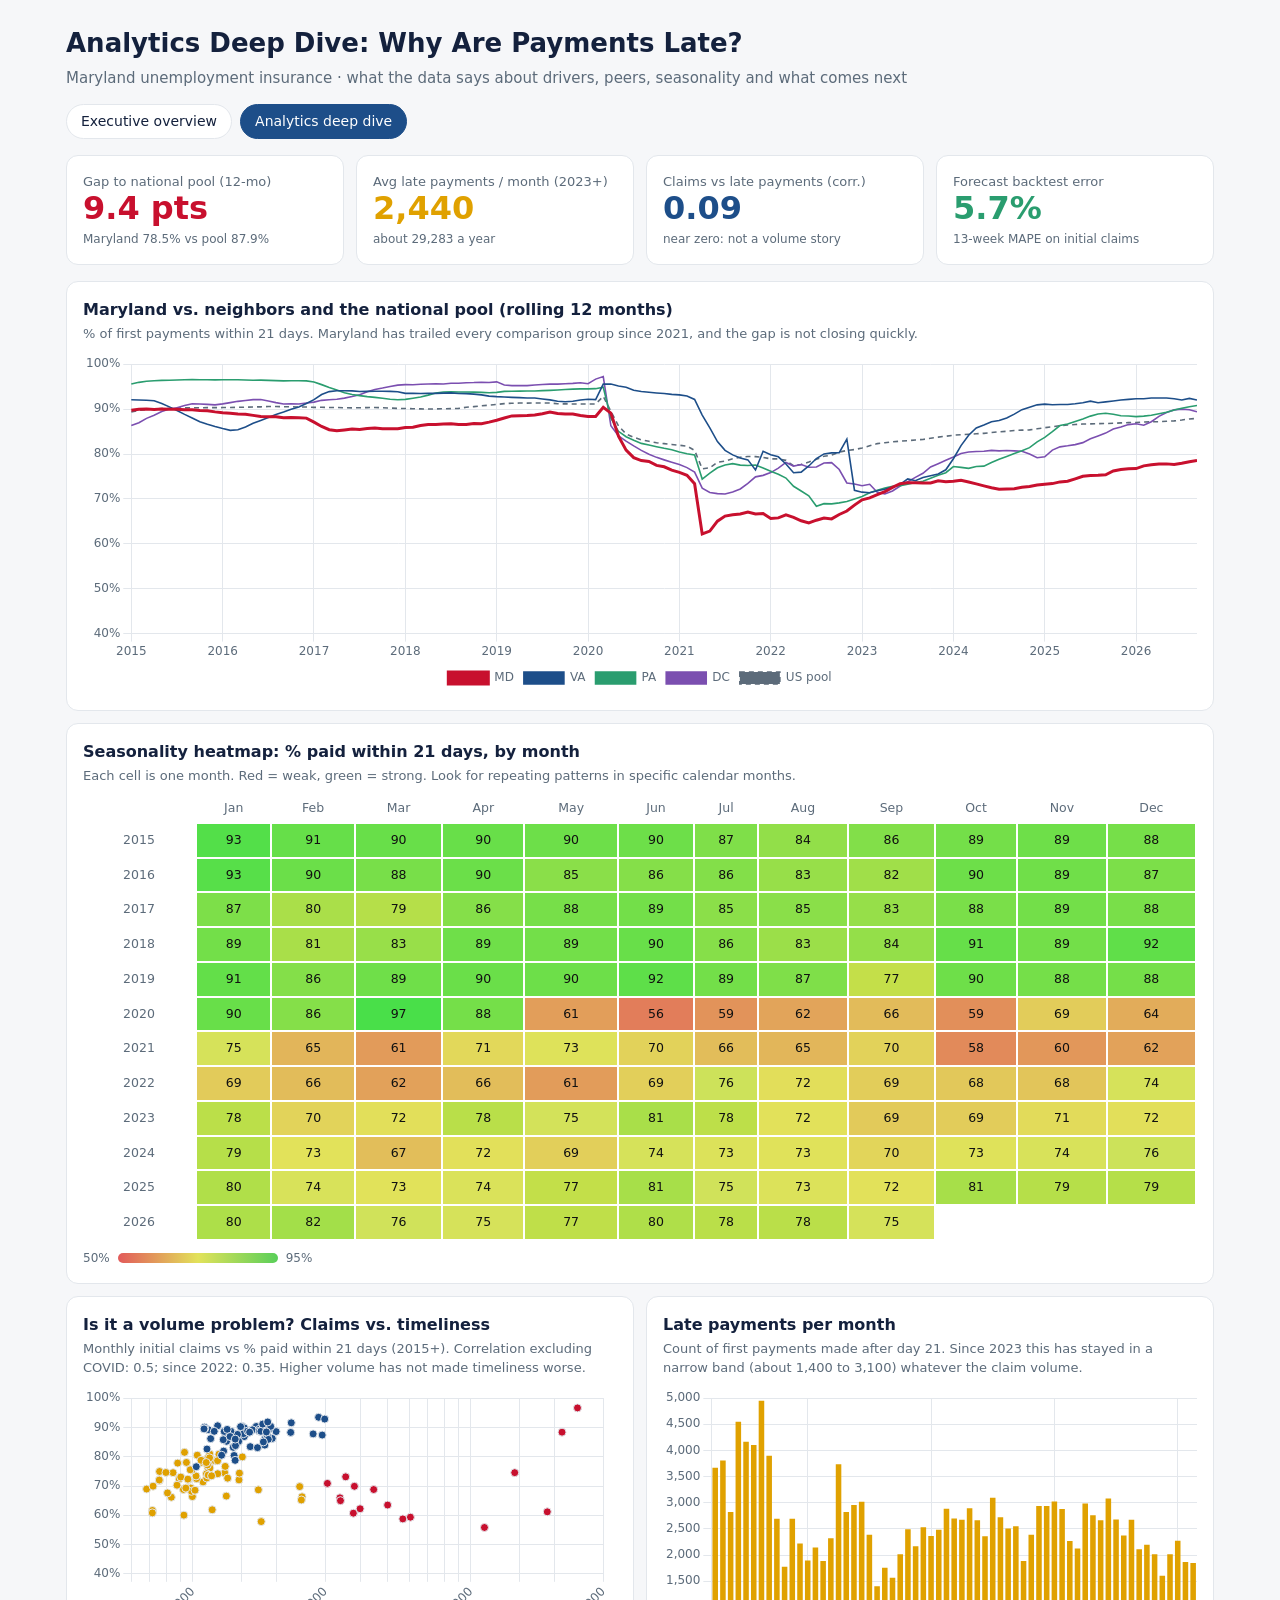
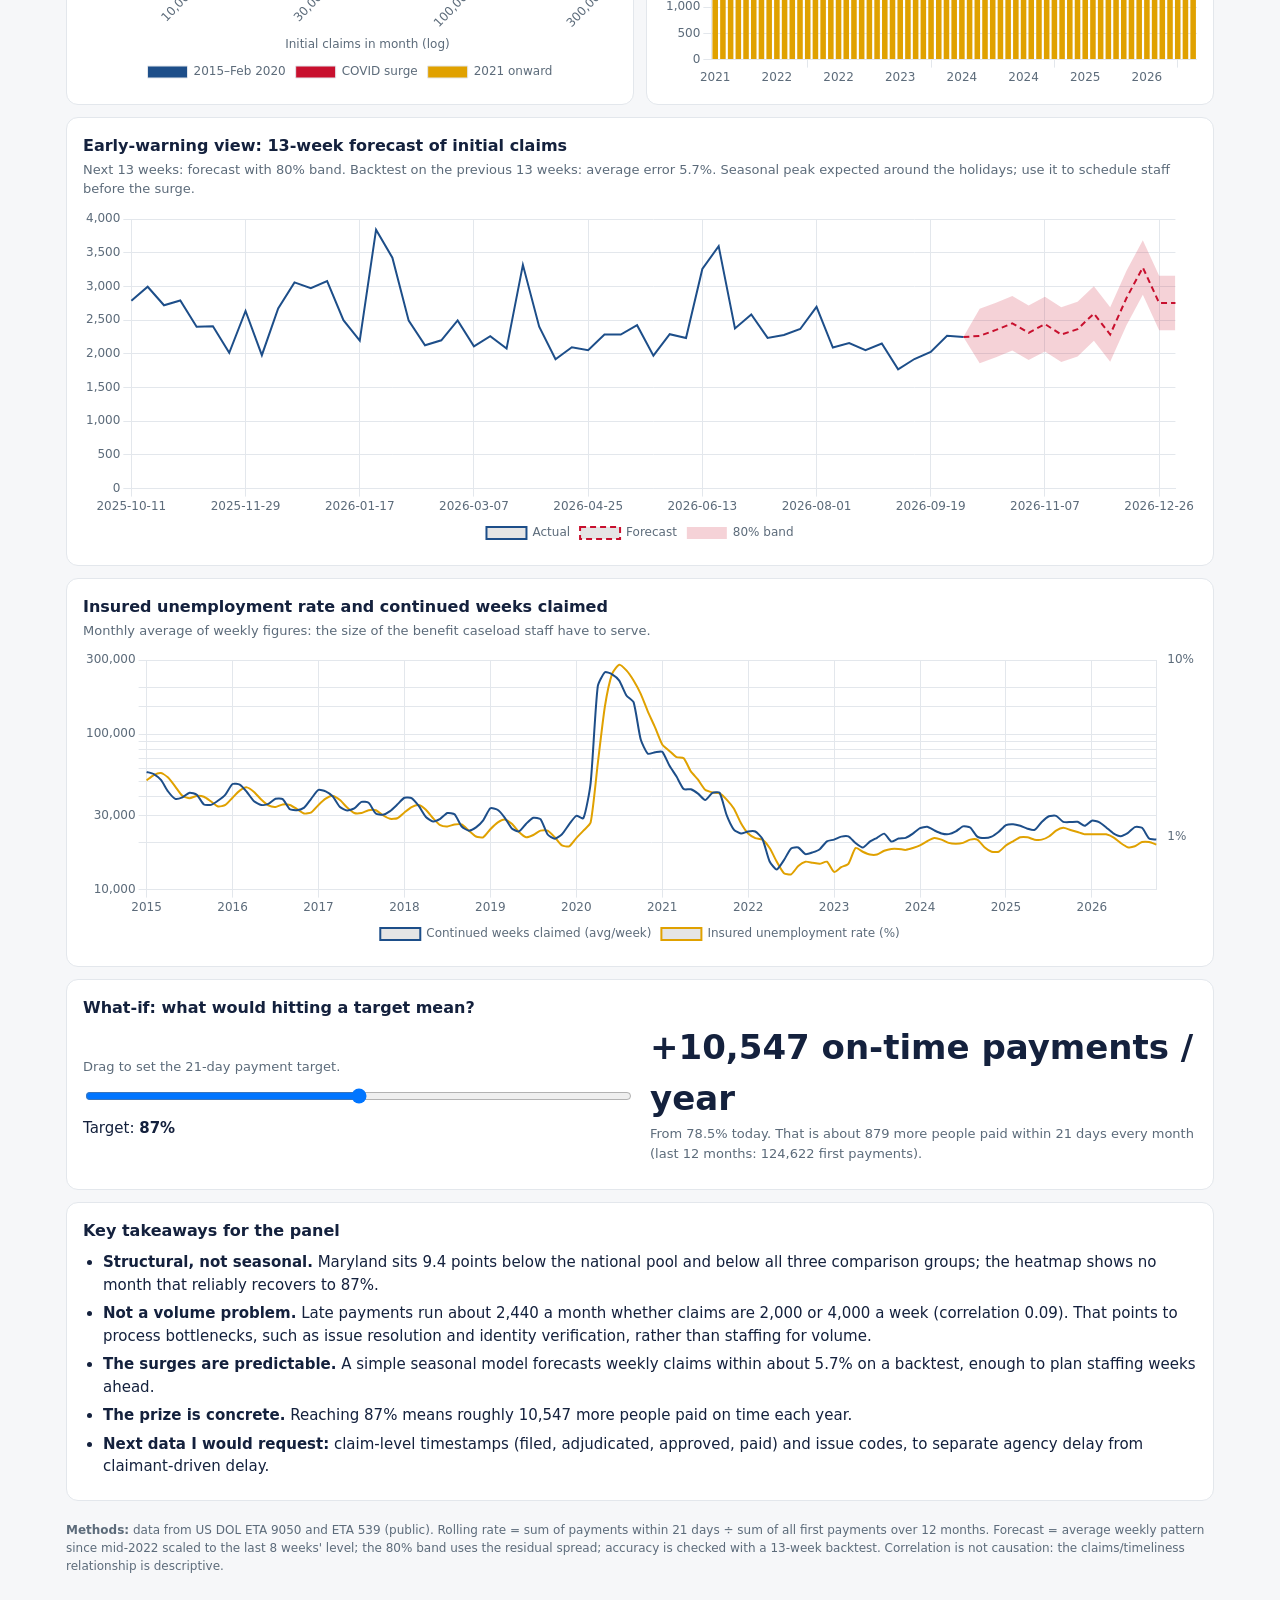
==== md-ui-project/analytics_dashboard.html @ 9c24c75e "Add Maryland UI timeliness analytics project Two interactive dashboards (executive overview, analyti" ====
<!doctype html>
<html lang="en"><head><meta charset="utf-8"><meta name="viewport" content="width=device-width,initial-scale=1">
<title>Maryland UI Analytics Deep Dive</title>
<style>
:root{--bg:#f6f7f9;--card:#fff;--ink:#14213d;--mute:#5c6b7a;--line:#e3e7ec;--red:#c8102e;--gold:#e0a100;--green:#2a9d6f;--blue:#1d4e89;--gray:#c4cbd3;--purple:#7b4fb0}
@media (prefers-color-scheme:dark){:root{--bg:#10151c;--card:#1a212b;--ink:#eef2f6;--mute:#9aa8b6;--line:#2b3542;--gray:#46515e;--blue:#6aa9ee;--purple:#b38be0}}
*{box-sizing:border-box}body{margin:0;background:var(--bg);color:var(--ink);font:15px/1.5 system-ui,Segoe UI,Roboto,sans-serif}
.wrap{max-width:1180px;margin:0 auto;padding:24px 16px 48px}
h1{font-size:26px;margin:0}h2{font-size:16px;margin:0 0 2px}.sub{color:var(--mute);margin:4px 0 14px}
nav{display:flex;gap:8px;margin-bottom:16px}nav a{padding:6px 14px;border-radius:999px;border:1px solid var(--line);color:var(--ink);text-decoration:none;font-size:14px;background:var(--card)}nav a.on{background:var(--blue);color:#fff;border-color:var(--blue)}
.kpis{display:grid;grid-template-columns:repeat(auto-fit,minmax(200px,1fr));gap:12px;margin-bottom:16px}
.card{background:var(--card);border:1px solid var(--line);border-radius:12px;padding:16px}
.kpi .v{font-size:32px;font-weight:700;line-height:1.1}.kpi .l{color:var(--mute);font-size:13px}.kpi .n{font-size:12px;color:var(--mute);margin-top:4px}
.grid{display:grid;grid-template-columns:1fr 1fr;gap:12px}@media(max-width:820px){.grid{grid-template-columns:1fr}}
.full{grid-column:1/-1}.note{color:var(--mute);font-size:13px;margin:0 0 10px}
.box{position:relative;height:300px}.tall{height:340px}
table.heat{border-collapse:collapse;width:100%;font-size:12.5px;text-align:center}
table.heat th{color:var(--mute);font-weight:500;padding:4px}table.heat td{padding:7px 2px;color:#111;border:2px solid var(--card);border-radius:4px}
.legend{display:flex;align-items:center;gap:8px;color:var(--mute);font-size:12px;margin-top:8px}.legend i{display:inline-block;width:160px;height:10px;border-radius:5px;background:linear-gradient(90deg,hsl(0 70% 62%),hsl(60 70% 62%),hsl(120 55% 58%))}
.what{display:grid;grid-template-columns:1fr 1fr;gap:20px;align-items:center}@media(max-width:820px){.what{grid-template-columns:1fr}}
input[type=range]{width:100%}
.big{font-size:34px;font-weight:700}.takeaways li{margin:6px 0}.takeaways ul{padding-left:20px;margin:8px 0 0}
.foot{color:var(--mute);font-size:12px;margin-top:20px}
</style></head><body><div class="wrap">
<h1>Analytics Deep Dive: Why Are Payments Late?</h1>
<p class="sub">Maryland unemployment insurance · what the data says about drivers, peers, seasonality and what comes next</p>
<nav><a href="dashboard.html">Executive overview</a><a class="on" href="analytics_dashboard.html">Analytics deep dive</a></nav>
<div class="kpis" id="kpis"></div>
<div class="grid">
 <div class="card full"><h2>Maryland vs. neighbors and the national pool (rolling 12 months)</h2><p class="note">% of first payments within 21 days. Maryland has trailed every comparison group since 2021, and the gap is not closing quickly.</p><div class="box tall"><canvas id="c1"></canvas></div></div>
 <div class="card full"><h2>Seasonality heatmap: % paid within 21 days, by month</h2><p class="note">Each cell is one month. Red = weak, green = strong. Look for repeating patterns in specific calendar months.</p><div id="heat"></div><div class="legend">50% <i></i> 95%</div></div>
 <div class="card"><h2>Is it a volume problem? Claims vs. timeliness</h2><p class="note" id="scNote"></p><div class="box"><canvas id="c2"></canvas></div></div>
 <div class="card"><h2>Late payments per month</h2><p class="note">Count of first payments made after day 21. Since 2023 this has stayed in a narrow band (about 1,400 to 3,100) whatever the claim volume.</p><div class="box"><canvas id="c3"></canvas></div></div>
 <div class="card full"><h2>Early-warning view: 13-week forecast of initial claims</h2><p class="note" id="fcNote"></p><div class="box tall"><canvas id="c4"></canvas></div></div>
 <div class="card full"><h2>Insured unemployment rate and continued weeks claimed</h2><p class="note">Monthly average of weekly figures: the size of the benefit caseload staff have to serve.</p><div class="box"><canvas id="c5"></canvas></div></div>
 <div class="card full"><h2>What-if: what would hitting a target mean?</h2>
  <div class="what"><div><p class="note">Drag to set the 21-day payment target.</p><input id="tgt" type="range" min="79" max="95" step="0.5" value="87"><div style="margin-top:6px">Target: <b id="tgtv">87%</b></div></div>
  <div><div class="big" id="gain"></div><div class="note" id="gainn"></div></div></div></div>
 <div class="card full takeaways"><h2>Key takeaways for the panel</h2><ul id="take"></ul></div>
</div>
<p class="foot"><b>Methods:</b> data from US DOL ETA 9050 and ETA 539 (public). Rolling rate = sum of payments within 21 days ÷ sum of all first payments over 12 months. Forecast = average weekly pattern since mid-2022 scaled to the last 8 weeks' level; the 80% band uses the residual spread; accuracy is checked with a 13-week backtest. Correlation is not causation: the claims/timeliness relationship is descriptive.</p>
</div>
<script>!function(t,e){"object"==typeof exports&&"undefined"!=typeof module?module.exports=e():"function"==typeof define&&define.amd?define(e):(t="undefined"!=typeof globalThis?globalThis:t||self).Chart=e()}(this,function(){"use strict";var s=Object.freeze({__proto__:null,get Colors(){return dn},get Decimation(){return fn},get Filler(){return Dn},get Legend(){return Tn},get SubTitle(){return In},get Title(){return En},get Tooltip(){return Un}});function t(){}const F=(()=>{let t=0;return()=>t++})();function P(t){return null==t}function O(t){if(Array.isArray&&Array.isArray(t))return!0;const e=Object.prototype.toString.call(t);return"[object"===e.slice(0,7)&&"Array]"===e.slice(-6)}function A(t){return null!==t&&"[object Object]"===Object.prototype.toString.call(t)}function p(t){return("number"==typeof t||t instanceof Number)&&isFinite(+t)}function g(t,e){return p(t)?t:e}function T(t,e){return void 0===t?e:t}const V=(t,e)=>"string"==typeof t&&t.endsWith("%")?parseFloat(t)/100:+t/e,B=(t,e)=>"string"==typeof t&&t.endsWith("%")?parseFloat(t)/100*e:+t;function d(t,e,i){if(t&&"function"==typeof t.call)return t.apply(i,e)}function k(t,e,i,s){let a,n,o;if(O(t))if(n=t.length,s)for(a=n-1;0<=a;a--)e.call(i,t[a],a);else for(a=0;a<n;a++)e.call(i,t[a],a);else if(A(t))for(o=Object.keys(t),n=o.length,a=0;a<n;a++)e.call(i,t[o[a]],o[a])}function W(t,e){let i,s,a,n;if(!t||!e||t.length!==e.length)return!1;for(i=0,s=t.length;i<s;++i)if(a=t[i],n=e[i],a.datasetIndex!==n.datasetIndex||a.index!==n.index)return!1;return!0}function N(e){if(O(e))return e.map(N);if(A(e)){const i=Object.create(null),s=Object.keys(e),a=s.length;let t=0;for(;t<a;++t)i[s[t]]=N(e[s[t]]);return i}return e}function H(t){return-1===["__proto__","prototype","constructor"].indexOf(t)}function j(t,e,i,s){var a;H(t)&&(a=e[t],i=i[t],A(a)&&A(i)?Y(a,i,s):e[t]=N(i))}function Y(i,t,s){var a,e=O(t)?t:[t],n=e.length;if(!A(i))return i;const o=(s=s||{}).merger||j;for(let t=0;t<n;++t)if(A(a=e[t])){const O=Object.keys(a);for(let t=0,e=O.length;t<e;++t)o(O[t],i,a,s)}return i}function $(t,e){return Y(t,e,{merger:U})}function U(t,e,i){var s;H(t)&&(s=e[t],i=i[t],A(s)&&A(i)?$(s,i):Object.prototype.hasOwnProperty.call(e,t)||(e[t]=N(i)))}const X={"":t=>t,x:t=>t.x,y:t=>t.y};function q(t){const e=t.split("."),i=[];let s="";for(const t of e)s+=t,s=s.endsWith("\\")?s.slice(0,-1)+".":(i.push(s),"");return i}function m(t,e){const i=X[e]||(X[e]=function(){const i=q(e);return t=>{for(const e of i){if(""===e)break;t=t&&t[e]}return t}}());return i(t)}function K(t){return t.charAt(0).toUpperCase()+t.slice(1)}const G=t=>void 0!==t,u=t=>"function"==typeof t,Z=(t,e)=>{if(t.size!==e.size)return!1;for(const i of t)if(!e.has(i))return!1;return!0};function J(t){return"mouseup"===t.type||"click"===t.type||"contextmenu"===t.type}const S=Math.PI,_=2*S,Q=_+S,tt=Number.POSITIVE_INFINITY,et=S/180,D=S/2,it=S/4,st=2*S/3,r=Math.log10,y=Math.sign;function at(t,e,i){return Math.abs(t-e)<i}function nt(t){var e=Math.round(t),e=(t=at(t,e,t/1e3)?e:t,Math.pow(10,Math.floor(r(t)))),t=t/e;return(t<=1?1:t<=2?2:t<=5?5:10)*e}function ot(t){const e=[],i=Math.sqrt(t);let s;for(s=1;s<i;s++)t%s==0&&(e.push(s),e.push(t/s));return i===(0|i)&&e.push(i),e.sort((t,e)=>t-e).pop(),e}function rt(t){return!isNaN(parseFloat(t))&&isFinite(t)}function lt(t,e){var i=Math.round(t);return i-e<=t&&t<=i+e}function ht(t,e,i){let s,a,n;for(s=0,a=t.length;s<a;s++)n=t[s][i],isNaN(n)||(e.min=Math.min(e.min,n),e.max=Math.max(e.max,n))}function L(t){return t*(S/180)}function ct(t){return t*(180/S)}function dt(i){if(p(i)){let t=1,e=0;for(;Math.round(i*t)/t!==i;)t*=10,e++;return e}}function ut(t,e){var i=e.x-t.x,e=e.y-t.y,t=Math.sqrt(i*i+e*e);let s=Math.atan2(e,i);return s<-.5*S&&(s+=_),{angle:s,distance:t}}function gt(t,e){return Math.sqrt(Math.pow(e.x-t.x,2)+Math.pow(e.y-t.y,2))}function ft(t,e){return(t-e+Q)%_-S}function v(t){return(t%_+_)%_}function pt(t,e,i,s){var t=v(t),e=v(e),i=v(i),a=v(e-t),n=v(i-t),o=v(t-e),r=v(t-i);return t===e||t===i||s&&e===i||n<a&&o<r}function C(t,e,i){return Math.max(e,Math.min(i,t))}function mt(t){return C(t,-32768,32767)}function c(t,e,i,s=1e-6){return t>=Math.min(e,i)-s&&t<=Math.max(e,i)+s}function bt(e,i,t){t=t||(t=>e[t]<i);let s,a=e.length-1,n=0;for(;1<a-n;)t(s=n+a>>1)?n=s:a=s;return{lo:n,hi:a}}const f=(i,s,a,t)=>bt(i,a,t?t=>{var e=i[t][s];return e<a||e===a&&i[t+1][s]===a}:t=>i[t][s]<a),xt=(e,i,s)=>bt(e,s,t=>e[t][i]>=s);function vt(t,e,i){let s=0,a=t.length;for(;s<a&&t[s]<e;)s++;for(;a>s&&t[a-1]>i;)a--;return 0<s||a<t.length?t.slice(s,a):t}const _t=["push","pop","shift","splice","unshift"];function yt(a,t){a._chartjs?a._chartjs.listeners.push(t):(Object.defineProperty(a,"_chartjs",{configurable:!0,enumerable:!1,value:{listeners:[t]}}),_t.forEach(t=>{const i="_onData"+K(t),s=a[t];Object.defineProperty(a,t,{configurable:!0,enumerable:!1,value(...e){var t=s.apply(this,e);return a._chartjs.listeners.forEach(t=>{"function"==typeof t[i]&&t[i](...e)}),t}})}))}function Mt(e,t){var i=e._chartjs;if(i){const s=i.listeners,a=s.indexOf(t);-1!==a&&s.splice(a,1),0<s.length||(_t.forEach(t=>{delete e[t]}),delete e._chartjs)}}function wt(t){var e=new Set(t);return e.size===t.length?t:Array.from(e)}const kt="undefined"==typeof window?function(t){return t()}:window.requestAnimationFrame;function St(e,i){let s,a=!1;return function(...t){s=t,a||(a=!0,kt.call(window,()=>{a=!1,e.apply(i,s)}))}}function Pt(e,i){let s;return function(...t){return i?(clearTimeout(s),s=setTimeout(e,i,t)):e.apply(this,t),i}}const Dt=t=>"start"===t?"left":"end"===t?"right":"center",E=(t,e,i)=>"start"===t?e:"end"===t?i:(e+i)/2,Ct=(t,e,i,s)=>t===(s?"left":"right")?i:"center"===t?(e+i)/2:e;function Ot(t,e,i){var s=e.length;let a=0,n=s;if(t._sorted){const{iScale:o,_parsed:r}=t,l=o.axis,{min:h,max:c,minDefined:d,maxDefined:u}=o.getUserBounds();d&&(a=C(Math.min(f(r,l,h).lo,i?s:f(e,l,o.getPixelForValue(h)).lo),0,s-1)),n=u?C(Math.max(f(r,o.axis,c,!0).hi+1,i?0:f(e,l,o.getPixelForValue(c),!0).hi+1),a,s)-a:s-a}return{start:a,count:n}}function At(t){var{xScale:e,yScale:i,_scaleRanges:s}=t,a={xmin:e.min,xmax:e.max,ymin:i.min,ymax:i.max};if(!s)return t._scaleRanges=a,!0;t=s.xmin!==e.min||s.xmax!==e.max||s.ymin!==i.min||s.ymax!==i.max;return Object.assign(s,a),t}var l=new class{constructor(){this._request=null,this._charts=new Map,this._running=!1,this._lastDate=void 0}_notify(e,i,s,t){const a=i.listeners[t],n=i.duration;a.forEach(t=>t({chart:e,initial:i.initial,numSteps:n,currentStep:Math.min(s-i.start,n)}))}_refresh(){this._request||(this._running=!0,this._request=kt.call(window,()=>{this._update(),this._request=null,this._running&&this._refresh()}))}_update(o=Date.now()){let r=0;this._charts.forEach((s,a)=>{if(s.running&&s.items.length){const n=s.items;let t,e=n.length-1,i=!1;for(;0<=e;--e)(t=n[e])._active?(t._total>s.duration&&(s.duration=t._total),t.tick(o),i=!0):(n[e]=n[n.length-1],n.pop());i&&(a.draw(),this._notify(a,s,o,"progress")),n.length||(s.running=!1,this._notify(a,s,o,"complete"),s.initial=!1),r+=n.length}}),this._lastDate=o,0===r&&(this._running=!1)}_getAnims(t){const e=this._charts;let i=e.get(t);return i||(i={running:!1,initial:!0,items:[],listeners:{complete:[],progress:[]}},e.set(t,i)),i}listen(t,e,i){this._getAnims(t).listeners[e].push(i)}add(t,e){e&&e.length&&this._getAnims(t).items.push(...e)}has(t){return 0<this._getAnims(t).items.length}start(t){const e=this._charts.get(t);e&&(e.running=!0,e.start=Date.now(),e.duration=e.items.reduce((t,e)=>Math.max(t,e._duration),0),this._refresh())}running(t){if(!this._running)return!1;t=this._charts.get(t);return!!(t&&t.running&&t.items.length)}stop(e){const i=this._charts.get(e);if(i&&i.items.length){const s=i.items;let t=s.length-1;for(;0<=t;--t)s[t].cancel();i.items=[],this._notify(e,i,Date.now(),"complete")}}remove(t){return this._charts.delete(t)}};function Tt(t){return t+.5|0}const Lt=(t,e,i)=>Math.max(Math.min(t,i),e);function Et(t){return Lt(Tt(2.55*t),0,255)}function Rt(t){return Lt(Tt(255*t),0,255)}function o(t){return Lt(Tt(t/2.55)/100,0,1)}function It(t){return Lt(Tt(100*t),0,100)}const n={0:0,1:1,2:2,3:3,4:4,5:5,6:6,7:7,8:8,9:9,A:10,B:11,C:12,D:13,E:14,F:15,a:10,b:11,c:12,d:13,e:14,f:15},zt=[..."0123456789ABCDEF"],Ft=t=>zt[15&t],Vt=t=>zt[(240&t)>>4]+zt[15&t],Bt=t=>(240&t)>>4==(15&t);const Wt=/^(hsla?|hwb|hsv)\(\s*([-+.e\d]+)(?:deg)?[\s,]+([-+.e\d]+)%[\s,]+([-+.e\d]+)%(?:[\s,]+([-+.e\d]+)(%)?)?\s*\)$/;function Nt(i,t,s){const a=t*Math.min(s,1-s),e=(t,e=(t+i/30)%12)=>s-a*Math.max(Math.min(e-3,9-e,1),-1);return[e(0),e(8),e(4)]}function Ht(i,s,a){i=(t,e=(t+i/60)%6)=>a-a*s*Math.max(Math.min(e,4-e,1),0);return[i(5),i(3),i(1)]}function jt(t,e,i){const s=Nt(t,1,.5);let a;for(1<e+i&&(e*=a=1/(e+i),i*=a),a=0;a<3;a++)s[a]*=1-e-i,s[a]+=e;return s}function Yt(t){var e=t.r/255,i=t.g/255,t=t.b/255,s=Math.max(e,i,t),a=Math.min(e,i,t),n=(s+a)/2;let o,r,l;return s!==a&&(l=s-a,r=.5<n?l/(2-s-a):l/(s+a),o=60*(o=(a=i,i=t,(t=e)===s?(a-i)/l+(a<i?6:0):a===s?(i-t)/l+2:(t-a)/l+4))+.5),[0|o,r||0,n]}function $t(t,e,i,s){return(Array.isArray(e)?t(e[0],e[1],e[2]):t(e,i,s)).map(Rt)}function Ut(t,e,i){return $t(Nt,t,e,i)}function Xt(t){return(t%360+360)%360}const qt={x:"dark",Z:"light",Y:"re",X:"blu",W:"gr",V:"medium",U:"slate",A:"ee",T:"ol",S:"or",B:"ra",C:"lateg",D:"ights",R:"in",Q:"turquois",E:"hi",P:"ro",O:"al",N:"le",M:"de",L:"yello",F:"en",K:"ch",G:"arks",H:"ea",I:"ightg",J:"wh"},Kt={OiceXe:"f0f8ff",antiquewEte:"faebd7",aqua:"ffff",aquamarRe:"7fffd4",azuY:"f0ffff",beige:"f5f5dc",bisque:"ffe4c4",black:"0",blanKedOmond:"ffebcd",Xe:"ff",XeviTet:"8a2be2",bPwn:"a52a2a",burlywood:"deb887",caMtXe:"5f9ea0",KartYuse:"7fff00",KocTate:"d2691e",cSO:"ff7f50",cSnflowerXe:"6495ed",cSnsilk:"fff8dc",crimson:"dc143c",cyan:"ffff",xXe:"8b",xcyan:"8b8b",xgTMnPd:"b8860b",xWay:"a9a9a9",xgYF:"6400",xgYy:"a9a9a9",xkhaki:"bdb76b",xmagFta:"8b008b",xTivegYF:"556b2f",xSange:"ff8c00",xScEd:"9932cc",xYd:"8b0000",xsOmon:"e9967a",xsHgYF:"8fbc8f",xUXe:"483d8b",xUWay:"2f4f4f",xUgYy:"2f4f4f",xQe:"ced1",xviTet:"9400d3",dAppRk:"ff1493",dApskyXe:"bfff",dimWay:"696969",dimgYy:"696969",dodgerXe:"1e90ff",fiYbrick:"b22222",flSOwEte:"fffaf0",foYstWAn:"228b22",fuKsia:"ff00ff",gaRsbSo:"dcdcdc",ghostwEte:"f8f8ff",gTd:"ffd700",gTMnPd:"daa520",Way:"808080",gYF:"8000",gYFLw:"adff2f",gYy:"808080",honeyMw:"f0fff0",hotpRk:"ff69b4",RdianYd:"cd5c5c",Rdigo:"4b0082",ivSy:"fffff0",khaki:"f0e68c",lavFMr:"e6e6fa",lavFMrXsh:"fff0f5",lawngYF:"7cfc00",NmoncEffon:"fffacd",ZXe:"add8e6",ZcSO:"f08080",Zcyan:"e0ffff",ZgTMnPdLw:"fafad2",ZWay:"d3d3d3",ZgYF:"90ee90",ZgYy:"d3d3d3",ZpRk:"ffb6c1",ZsOmon:"ffa07a",ZsHgYF:"20b2aa",ZskyXe:"87cefa",ZUWay:"778899",ZUgYy:"778899",ZstAlXe:"b0c4de",ZLw:"ffffe0",lime:"ff00",limegYF:"32cd32",lRF:"faf0e6",magFta:"ff00ff",maPon:"800000",VaquamarRe:"66cdaa",VXe:"cd",VScEd:"ba55d3",VpurpN:"9370db",VsHgYF:"3cb371",VUXe:"7b68ee",VsprRggYF:"fa9a",VQe:"48d1cc",VviTetYd:"c71585",midnightXe:"191970",mRtcYam:"f5fffa",mistyPse:"ffe4e1",moccasR:"ffe4b5",navajowEte:"ffdead",navy:"80",Tdlace:"fdf5e6",Tive:"808000",TivedBb:"6b8e23",Sange:"ffa500",SangeYd:"ff4500",ScEd:"da70d6",pOegTMnPd:"eee8aa",pOegYF:"98fb98",pOeQe:"afeeee",pOeviTetYd:"db7093",papayawEp:"ffefd5",pHKpuff:"ffdab9",peru:"cd853f",pRk:"ffc0cb",plum:"dda0dd",powMrXe:"b0e0e6",purpN:"800080",YbeccapurpN:"663399",Yd:"ff0000",Psybrown:"bc8f8f",PyOXe:"4169e1",saddNbPwn:"8b4513",sOmon:"fa8072",sandybPwn:"f4a460",sHgYF:"2e8b57",sHshell:"fff5ee",siFna:"a0522d",silver:"c0c0c0",skyXe:"87ceeb",UXe:"6a5acd",UWay:"708090",UgYy:"708090",snow:"fffafa",sprRggYF:"ff7f",stAlXe:"4682b4",tan:"d2b48c",teO:"8080",tEstN:"d8bfd8",tomato:"ff6347",Qe:"40e0d0",viTet:"ee82ee",JHt:"f5deb3",wEte:"ffffff",wEtesmoke:"f5f5f5",Lw:"ffff00",LwgYF:"9acd32"};let Gt;const Zt=/^rgba?\(\s*([-+.\d]+)(%)?[\s,]+([-+.e\d]+)(%)?[\s,]+([-+.e\d]+)(%)?(?:[\s,/]+([-+.e\d]+)(%)?)?\s*\)$/,Jt=t=>t<=.0031308?12.92*t:1.055*Math.pow(t,1/2.4)-.055,Qt=t=>t<=.04045?t/12.92:Math.pow((t+.055)/1.055,2.4);function te(e,i,s){if(e){let t=Yt(e);t[i]=Math.max(0,Math.min(t[i]+t[i]*s,0===i?360:1)),t=Ut(t),e.r=t[0],e.g=t[1],e.b=t[2]}}function ee(t,e){return t&&Object.assign(e||{},t)}function ie(t){var e={r:0,g:0,b:0,a:255};return Array.isArray(t)?3<=t.length&&(e={r:t[0],g:t[1],b:t[2],a:255},3<t.length&&(e.a=Rt(t[3]))):(e=ee(t,{r:0,g:0,b:0,a:1})).a=Rt(e.a),e}function se(t){return("r"===t.charAt(0)?function(t){var e=Zt.exec(t);let i,s,a,n=255;if(e){if(e[7]!==i){const t=+e[7];n=e[8]?Et(t):Lt(255*t,0,255)}return i=+e[1],s=+e[3],a=+e[5],i=255&(e[2]?Et(i):Lt(i,0,255)),s=255&(e[4]?Et(s):Lt(s,0,255)),a=255&(e[6]?Et(a):Lt(a,0,255)),{r:i,g:s,b:a,a:n}}}:function(t){var e,i,s,t=Wt.exec(t);let a,n=255;if(t)return void 0!==t[5]&&(n=(t[6]?Et:Rt)(+t[5])),e=Xt(+t[2]),i=+t[3]/100,s=+t[4]/100,{r:(a="hwb"===t[1]?$t(jt,e,i,s):"hsv"===t[1]?$t(Ht,e,i,s):Ut(e,i,s))[0],g:a[1],b:a[2],a:n}})(t)}class ae{constructor(t){if(t instanceof ae)return t;var e,i,s=typeof t;let a;"object"==s?a=ie(t):"string"==s&&(i=(s=t).length,"#"===s[0]&&(4===i||5===i?e={r:255&17*n[s[1]],g:255&17*n[s[2]],b:255&17*n[s[3]],a:5===i?17*n[s[4]]:255}:7!==i&&9!==i||(e={r:n[s[1]]<<4|n[s[2]],g:n[s[3]]<<4|n[s[4]],b:n[s[5]]<<4|n[s[6]],a:9===i?n[s[7]]<<4|n[s[8]]:255})),a=e||(i=t,Gt||((Gt=function(){const t={},e=Object.keys(Kt),i=Object.keys(qt);let s,a,n,o,r;for(s=0;s<e.length;s++){for(o=r=e[s],a=0;a<i.length;a++)n=i[a],r=r.replace(n,qt[n]);n=parseInt(Kt[o],16),t[r]=[n>>16&255,n>>8&255,255&n]}return t}()).transparent=[0,0,0,0]),(i=Gt[i.toLowerCase()])&&{r:i[0],g:i[1],b:i[2],a:4===i.length?i[3]:255})||se(t)),this._rgb=a,this._valid=!!a}get valid(){return this._valid}get rgb(){var t=ee(this._rgb);return t&&(t.a=o(t.a)),t}set rgb(t){this._rgb=ie(t)}rgbString(){return this._valid?(t=this._rgb)&&(t.a<255?`rgba(${t.r}, ${t.g}, ${t.b}, ${o(t.a)})`:`rgb(${t.r}, ${t.g}, ${t.b})`):void 0;var t}hexString(){return this._valid?(t=this._rgb,e=t,e=Bt(e.r)&&Bt(e.g)&&Bt(e.b)&&Bt(e.a)?Ft:Vt,t?"#"+e(t.r)+e(t.g)+e(t.b)+((t=t.a)<255?e(t):""):void 0):void 0;var t,e}hslString(){if(this._valid){var t,e,i,s=this._rgb;if(s)return i=Yt(s),t=i[0],e=It(i[1]),i=It(i[2]),s.a<255?`hsla(${t}, ${e}%, ${i}%, ${o(s.a)})`:`hsl(${t}, ${e}%, ${i}%)`}}mix(t,e){if(t){const s=this.rgb,a=t.rgb;var t=void 0===e?.5:e,e=2*t-1,i=s.a-a.a,e=(1+(e*i==-1?e:(e+i)/(1+e*i)))/2,i=1-e;s.r=255&e*s.r+i*a.r+.5,s.g=255&e*s.g+i*a.g+.5,s.b=255&e*s.b+i*a.b+.5,s.a=t*s.a+(1-t)*a.a,this.rgb=s}return this}interpolate(t,e){return t&&(this._rgb=(i=this._rgb,t=t._rgb,e=e,s=Qt(o(i.r)),a=Qt(o(i.g)),n=Qt(o(i.b)),{r:Rt(Jt(s+e*(Qt(o(t.r))-s))),g:Rt(Jt(a+e*(Qt(o(t.g))-a))),b:Rt(Jt(n+e*(Qt(o(t.b))-n))),a:i.a+e*(t.a-i.a)})),this;var i,s,a,n}clone(){return new ae(this.rgb)}alpha(t){return this._rgb.a=Rt(t),this}clearer(t){return this._rgb.a*=1-t,this}greyscale(){const t=this._rgb,e=Tt(.3*t.r+.59*t.g+.11*t.b);return t.r=t.g=t.b=e,this}opaquer(t){return this._rgb.a*=1+t,this}negate(){const t=this._rgb;return t.r=255-t.r,t.g=255-t.g,t.b=255-t.b,this}lighten(t){return te(this._rgb,2,t),this}darken(t){return te(this._rgb,2,-t),this}saturate(t){return te(this._rgb,1,t),this}desaturate(t){return te(this._rgb,1,-t),this}rotate(t){return e=this._rgb,t=t,(i=Yt(e))[0]=Xt(i[0]+t),i=Ut(i),e.r=i[0],e.g=i[1],e.b=i[2],this;var e,i}}function ne(t){return!(!t||"object"!=typeof t)&&("[object CanvasPattern]"===(t=t.toString())||"[object CanvasGradient]"===t)}function oe(t){return ne(t)?t:new ae(t)}function re(t){return ne(t)?t:new ae(t).saturate(.5).darken(.1).hexString()}const le=["x","y","borderWidth","radius","tension"],he=["color","borderColor","backgroundColor"],ce=new Map;function de(t,e,a){return function(t,e){e=a||{};var i=t+JSON.stringify(e);let s=ce.get(i);return s||(s=new Intl.NumberFormat(t,e),ce.set(i,s)),s}(e).format(t)}const ue={values:t=>O(t)?t:""+t,numeric(t,e,i){if(0===t)return"0";var s=this.chart.options.locale;let a,n=t;if(1<i.length){const e=Math.max(Math.abs(i[0].value),Math.abs(i[i.length-1].value));(e<1e-4||1e15<e)&&(a="scientific"),n=function(t){let e=3<i.length?i[2].value-i[1].value:i[1].value-i[0].value;return e=1<=Math.abs(e)&&t!==Math.floor(t)?t-Math.floor(t):e}(t)}var o=r(Math.abs(n)),o=isNaN(o)?1:Math.max(Math.min(-1*Math.floor(o),20),0),o={notation:a,minimumFractionDigits:o,maximumFractionDigits:o};return Object.assign(o,this.options.ticks.format),de(t,s,o)},logarithmic(t,e,i){if(0===t)return"0";var s=i[e].significand||t/Math.pow(10,Math.floor(r(t)));return[1,2,3,5,10,15].includes(s)||e>.8*i.length?ue.numeric.call(this,t,e,i):""}};var ge={formatters:ue};const fe=Object.create(null),pe=Object.create(null);function me(i,t){if(!t)return i;var s=t.split(".");for(let t=0,e=s.length;t<e;++t){var a=s[t];i=i[a]||(i[a]=Object.create(null))}return i}function be(t,e,i){return"string"==typeof e?Y(me(t,e),i):Y(me(t,""),e)}var R=new class{constructor(t,e){this.animation=void 0,this.backgroundColor="rgba(0,0,0,0.1)",this.borderColor="rgba(0,0,0,0.1)",this.color="#666",this.datasets={},this.devicePixelRatio=t=>t.chart.platform.getDevicePixelRatio(),this.elements={},this.events=["mousemove","mouseout","click","touchstart","touchmove"],this.font={family:"'Helvetica Neue', 'Helvetica', 'Arial', sans-serif",size:12,style:"normal",lineHeight:1.2,weight:null},this.hover={},this.hoverBackgroundColor=(t,e)=>re(e.backgroundColor),this.hoverBorderColor=(t,e)=>re(e.borderColor),this.hoverColor=(t,e)=>re(e.color),this.indexAxis="x",this.interaction={mode:"nearest",intersect:!0,includeInvisible:!1},this.maintainAspectRatio=!0,this.onHover=null,this.onClick=null,this.parsing=!0,this.plugins={},this.responsive=!0,this.scale=void 0,this.scales={},this.showLine=!0,this.drawActiveElementsOnTop=!0,this.describe(t),this.apply(e)}set(t,e){return be(this,t,e)}get(t){return me(this,t)}describe(t,e){return be(pe,t,e)}override(t,e){return be(fe,t,e)}route(t,e,i,s){const a=me(this,t),n=me(this,i),o="_"+e;Object.defineProperties(a,{[o]:{value:a[e],writable:!0},[e]:{enumerable:!0,get(){var t=this[o],e=n[s];return A(t)?Object.assign({},e,t):T(t,e)},set(t){this[o]=t}}})}apply(t){t.forEach(t=>t(this))}}({_scriptable:t=>!t.startsWith("on"),_indexable:t=>"events"!==t,hover:{_fallback:"interaction"},interaction:{_scriptable:!1,_indexable:!1}},[function(t){t.set("animation",{delay:void 0,duration:1e3,easing:"easeOutQuart",fn:void 0,from:void 0,loop:void 0,to:void 0,type:void 0}),t.describe("animation",{_fallback:!1,_indexable:!1,_scriptable:t=>"onProgress"!==t&&"onComplete"!==t&&"fn"!==t}),t.set("animations",{colors:{type:"color",properties:he},numbers:{type:"number",properties:le}}),t.describe("animations",{_fallback:"animation"}),t.set("transitions",{active:{animation:{duration:400}},resize:{animation:{duration:0}},show:{animations:{colors:{from:"transparent"},visible:{type:"boolean",duration:0}}},hide:{animations:{colors:{to:"transparent"},visible:{type:"boolean",easing:"linear",fn:t=>0|t}}}})},function(t){t.set("layout",{autoPadding:!0,padding:{top:0,right:0,bottom:0,left:0}})},function(t){t.set("scale",{display:!0,offset:!1,reverse:!1,beginAtZero:!1,bounds:"ticks",clip:!0,grace:0,grid:{display:!0,lineWidth:1,drawOnChartArea:!0,drawTicks:!0,tickLength:8,tickWidth:(t,e)=>e.lineWidth,tickColor:(t,e)=>e.color,offset:!1},border:{display:!0,dash:[],dashOffset:0,width:1},title:{display:!1,text:"",padding:{top:4,bottom:4}},ticks:{minRotation:0,maxRotation:50,mirror:!1,textStrokeWidth:0,textStrokeColor:"",padding:3,display:!0,autoSkip:!0,autoSkipPadding:3,labelOffset:0,callback:ge.formatters.values,minor:{},major:{},align:"center",crossAlign:"near",showLabelBackdrop:!1,backdropColor:"rgba(255, 255, 255, 0.75)",backdropPadding:2}}),t.route("scale.ticks","color","","color"),t.route("scale.grid","color","","borderColor"),t.route("scale.border","color","","borderColor"),t.route("scale.title","color","","color"),t.describe("scale",{_fallback:!1,_scriptable:t=>!t.startsWith("before")&&!t.startsWith("after")&&"callback"!==t&&"parser"!==t,_indexable:t=>"borderDash"!==t&&"tickBorderDash"!==t&&"dash"!==t}),t.describe("scales",{_fallback:"scale"}),t.describe("scale.ticks",{_scriptable:t=>"backdropPadding"!==t&&"callback"!==t,_indexable:t=>"backdropPadding"!==t})}]);function xe(){return"undefined"!=typeof window&&"undefined"!=typeof document}function ve(t){let e=t.parentNode;return e=e&&"[object ShadowRoot]"===e.toString()?e.host:e}function _e(t,e,i){let s;return"string"==typeof t?(s=parseInt(t,10),-1!==t.indexOf("%")&&(s=s/100*e.parentNode[i])):s=t,s}const ye=t=>t.ownerDocument.defaultView.getComputedStyle(t,null);function Me(t,e){return ye(t).getPropertyValue(e)}const we=["top","right","bottom","left"];function ke(e,i,s){const a={};s=s?"-"+s:"";for(let t=0;t<4;t++){var n=we[t];a[n]=parseFloat(e[i+"-"+n+s])||0}return a.width=a.left+a.right,a.height=a.top+a.bottom,a}function Se(t,e){if("native"in t)return t;var{canvas:i,currentDevicePixelRatio:s}=e,a=ye(i),n="border-box"===a.boxSizing,o=ke(a,"padding"),a=ke(a,"border","width"),{x:t,y:r,box:l}=function(t,e){var i,s=t.touches,s=s&&s.length?s[0]:t,{offsetX:a,offsetY:n}=s;let o,r,l=!1;if(i=n,t=t.target,!(0<a||0<i)||t&&t.shadowRoot){const t=e.getBoundingClientRect();o=s.clientX-t.left,r=s.clientY-t.top,l=!0}else o=a,r=n;return{x:o,y:r,box:l}}(t,i),h=o.left+(l&&a.left),l=o.top+(l&&a.top);let{width:c,height:d}=e;return n&&(c-=o.width+a.width,d-=o.height+a.height),{x:Math.round((t-h)/c*i.width/s),y:Math.round((r-l)/d*i.height/s)}}const Pe=t=>Math.round(10*t)/10;function De(t,e,i,s){var a=ye(t),n=ke(a,"margin"),o=_e(a.maxWidth,t,"clientWidth")||tt,r=_e(a.maxHeight,t,"clientHeight")||tt,t=function(t,e,i){let s,a;if(void 0===e||void 0===i){const n=ve(t);if(n){const t=n.getBoundingClientRect(),o=ye(n),r=ke(o,"border","width"),l=ke(o,"padding");e=t.width-l.width-r.width,i=t.height-l.height-r.height,s=_e(o.maxWidth,n,"clientWidth"),a=_e(o.maxHeight,n,"clientHeight")}else e=t.clientWidth,i=t.clientHeight}return{width:e,height:i,maxWidth:s||tt,maxHeight:a||tt}}(t,e,i);let{width:l,height:h}=t;if("content-box"===a.boxSizing){const t=ke(a,"border","width"),e=ke(a,"padding");l-=e.width+t.width,h-=e.height+t.height}return l=Math.max(0,l-n.width),h=Math.max(0,s?l/s:h-n.height),l=Pe(Math.min(l,o,t.maxWidth)),h=Pe(Math.min(h,r,t.maxHeight)),l&&!h&&(h=Pe(l/2)),(void 0!==e||void 0!==i)&&s&&t.height&&h>t.height&&(h=t.height,l=Pe(Math.floor(h*s))),{width:l,height:h}}function Ce(t,e,i){var e=e||1,s=Math.floor(t.height*e),a=Math.floor(t.width*e);t.height=Math.floor(t.height),t.width=Math.floor(t.width);const n=t.canvas;return n.style&&(i||!n.style.height&&!n.style.width)&&(n.style.height=t.height+"px",n.style.width=t.width+"px"),(t.currentDevicePixelRatio!==e||n.height!==s||n.width!==a)&&(t.currentDevicePixelRatio=e,n.height=s,n.width=a,t.ctx.setTransform(e,0,0,e,0,0),!0)}var Oe=function(){let t=!1;try{var e={get passive(){return!(t=!0)}};xe()&&(window.addEventListener("test",null,e),window.removeEventListener("test",null,e))}catch(t){}return t}();function Ae(t,e){const i=Me(t,e),s=i&&i.match(/^(\d+)(\.\d+)?px$/);return s?+s[1]:void 0}function Te(t){return!t||P(t.size)||P(t.family)?null:(t.style?t.style+" ":"")+(t.weight?t.weight+" ":"")+t.size+"px "+t.family}function Le(t,e,i,s,a){let n=e[a];return n||(n=e[a]=t.measureText(a).width,i.push(a)),s=n>s?n:s}function Ee(t,e,i,s){let a=(s=s||{}).data=s.data||{},n=s.garbageCollect=s.garbageCollect||[],o=(s.font!==e&&(a=s.data={},n=s.garbageCollect=[],s.font=e),t.save(),t.font=e,0);var r=i.length;let l,h,c,d,u;for(l=0;l<r;l++)if(null==(d=i[l])||O(d)){if(O(d))for(h=0,c=d.length;h<c;h++)null==(u=d[h])||O(u)||(o=Le(t,a,n,o,u))}else o=Le(t,a,n,o,d);t.restore();var g=n.length/2;if(g>i.length){for(l=0;l<g;l++)delete a[n[l]];n.splice(0,g)}return o}function Re(t,e,i){t=t.currentDevicePixelRatio,i=0!==i?Math.max(i/2,.5):0;return Math.round((e-i)*t)/t+i}function Ie(t,e){(e=e||t.getContext("2d")).save(),e.resetTransform(),e.clearRect(0,0,t.width,t.height),e.restore()}function ze(t,e,i,s){Fe(t,e,i,s,null)}function Fe(t,e,i,s,a){let n,o,r,l,h,c,d,u;const g=e.pointStyle,f=e.rotation,p=e.radius;let m=(f||0)*et;if(g&&"object"==typeof g&&("[object HTMLImageElement]"===(n=g.toString())||"[object HTMLCanvasElement]"===n))return t.save(),t.translate(i,s),t.rotate(m),t.drawImage(g,-g.width/2,-g.height/2,g.width,g.height),void t.restore();if(!(isNaN(p)||p<=0)){switch(t.beginPath(),g){default:a?t.ellipse(i,s,a/2,p,0,0,_):t.arc(i,s,p,0,_),t.closePath();break;case"triangle":c=a?a/2:p,t.moveTo(i+Math.sin(m)*c,s-Math.cos(m)*p),m+=st,t.lineTo(i+Math.sin(m)*c,s-Math.cos(m)*p),m+=st,t.lineTo(i+Math.sin(m)*c,s-Math.cos(m)*p),t.closePath();break;case"rectRounded":h=.516*p,l=p-h,o=Math.cos(m+it)*l,d=Math.cos(m+it)*(a?a/2-h:l),r=Math.sin(m+it)*l,u=Math.sin(m+it)*(a?a/2-h:l),t.arc(i-d,s-r,h,m-S,m-D),t.arc(i+u,s-o,h,m-D,m),t.arc(i+d,s+r,h,m,m+D),t.arc(i-u,s+o,h,m+D,m+S),t.closePath();break;case"rect":if(!f){l=Math.SQRT1_2*p,c=a?a/2:l,t.rect(i-c,s-l,2*c,2*l);break}m+=it;case"rectRot":d=Math.cos(m)*(a?a/2:p),o=Math.cos(m)*p,r=Math.sin(m)*p,u=Math.sin(m)*(a?a/2:p),t.moveTo(i-d,s-r),t.lineTo(i+u,s-o),t.lineTo(i+d,s+r),t.lineTo(i-u,s+o),t.closePath();break;case"crossRot":m+=it;case"cross":d=Math.cos(m)*(a?a/2:p),o=Math.cos(m)*p,r=Math.sin(m)*p,u=Math.sin(m)*(a?a/2:p),t.moveTo(i-d,s-r),t.lineTo(i+d,s+r),t.moveTo(i+u,s-o),t.lineTo(i-u,s+o);break;case"star":d=Math.cos(m)*(a?a/2:p),o=Math.cos(m)*p,r=Math.sin(m)*p,u=Math.sin(m)*(a?a/2:p),t.moveTo(i-d,s-r),t.lineTo(i+d,s+r),t.moveTo(i+u,s-o),t.lineTo(i-u,s+o),m+=it,d=Math.cos(m)*(a?a/2:p),o=Math.cos(m)*p,r=Math.sin(m)*p,u=Math.sin(m)*(a?a/2:p),t.moveTo(i-d,s-r),t.lineTo(i+d,s+r),t.moveTo(i+u,s-o),t.lineTo(i-u,s+o);break;case"line":o=a?a/2:Math.cos(m)*p,r=Math.sin(m)*p,t.moveTo(i-o,s-r),t.lineTo(i+o,s+r);break;case"dash":t.moveTo(i,s),t.lineTo(i+Math.cos(m)*(a?a/2:p),s+Math.sin(m)*p);break;case!1:t.closePath()}t.fill(),0<e.borderWidth&&t.stroke()}}function M(t,e,i){return i=i||.5,!e||t&&t.x>e.left-i&&t.x<e.right+i&&t.y>e.top-i&&t.y<e.bottom+i}function Ve(t,e){t.save(),t.beginPath(),t.rect(e.left,e.top,e.right-e.left,e.bottom-e.top),t.clip()}function Be(t){t.restore()}function We(t,e,i,s,a){if(!e)return t.lineTo(i.x,i.y);if("middle"===a){const s=(e.x+i.x)/2;t.lineTo(s,e.y),t.lineTo(s,i.y)}else"after"===a!=!!s?t.lineTo(e.x,i.y):t.lineTo(i.x,e.y);t.lineTo(i.x,i.y)}function Ne(t,e,i,s){if(!e)return t.lineTo(i.x,i.y);t.bezierCurveTo(s?e.cp1x:e.cp2x,s?e.cp1y:e.cp2y,s?i.cp2x:i.cp1x,s?i.cp2y:i.cp1y,i.x,i.y)}function He(t,e,i,s,a,n={}){var o,r,l,h,c,d,u,g,f=O(e)?e:[e],p=0<n.strokeWidth&&""!==n.strokeColor;let m,b;for(t.save(),t.font=a.string,e=t,(g=n).translation&&e.translate(g.translation[0],g.translation[1]),P(g.rotation)||e.rotate(g.rotation),g.color&&(e.fillStyle=g.color),g.textAlign&&(e.textAlign=g.textAlign),g.textBaseline&&(e.textBaseline=g.textBaseline),m=0;m<f.length;++m)b=f[m],n.backdrop&&(c=t,d=n.backdrop,u=void 0,u=c.fillStyle,c.fillStyle=d.color,c.fillRect(d.left,d.top,d.width,d.height),c.fillStyle=u),p&&(n.strokeColor&&(t.strokeStyle=n.strokeColor),P(n.strokeWidth)||(t.lineWidth=n.strokeWidth),t.strokeText(b,i,s,n.maxWidth)),t.fillText(b,i,s,n.maxWidth),d=t,c=i,u=s,o=b,h=l=void 0,((r=n).strikethrough||r.underline)&&(l=c-(o=d.measureText(o)).actualBoundingBoxLeft,c=c+o.actualBoundingBoxRight,h=u-o.actualBoundingBoxAscent,u=u+o.actualBoundingBoxDescent,o=r.strikethrough?(h+u)/2:u,d.strokeStyle=d.fillStyle,d.beginPath(),d.lineWidth=r.decorationWidth||2,d.moveTo(l,o),d.lineTo(c,o),d.stroke()),s+=Number(a.lineHeight);t.restore()}function je(t,e){var{x:e,y:i,w:s,h:a,radius:n}=e;t.arc(e+n.topLeft,i+n.topLeft,n.topLeft,1.5*S,S,!0),t.lineTo(e,i+a-n.bottomLeft),t.arc(e+n.bottomLeft,i+a-n.bottomLeft,n.bottomLeft,S,D,!0),t.lineTo(e+s-n.bottomRight,i+a),t.arc(e+s-n.bottomRight,i+a-n.bottomRight,n.bottomRight,D,0,!0),t.lineTo(e+s,i+n.topRight),t.arc(e+s-n.topRight,i+n.topRight,n.topRight,0,-D,!0),t.lineTo(e+n.topLeft,i)}function Ye(r,l=[""],t,e,a=()=>r[0]){const i=t||r;void 0===e&&(e=ti("_fallback",r));t={[Symbol.toStringTag]:"Object",_cacheable:!0,_scopes:r,_rootScopes:i,_fallback:e,_getTarget:a,override:t=>Ye([t,...r],l,i,e)};return new Proxy(t,{deleteProperty:(t,e)=>(delete t[e],delete t._keys,delete r[0][e],!0),get:(n,o)=>Ke(n,o,()=>{var t,e=o,i=r,s=n;for(const a of l)if(t=ti(Xe(a,e),i),void 0!==t)return qe(e,t)?Je(i,s,e,t):t}),getOwnPropertyDescriptor:(t,e)=>Reflect.getOwnPropertyDescriptor(t._scopes[0],e),getPrototypeOf:()=>Reflect.getPrototypeOf(r[0]),has:(t,e)=>ei(t).includes(e),ownKeys:t=>ei(t),set(t,e,i){const s=t._storage||(t._storage=a());return t[e]=s[e]=i,delete t._keys,!0}})}function $e(s,e,i,a){var t={_cacheable:!1,_proxy:s,_context:e,_subProxy:i,_stack:new Set,_descriptors:Ue(s,a),setContext:t=>$e(s,t,i,a),override:t=>$e(s.override(t),e,i,a)};return new Proxy(t,{deleteProperty:(t,e)=>(delete t[e],delete s[e],!0),get:(r,h,c)=>Ke(r,h,()=>{{var l=r,e=h,i=c;const{_proxy:s,_context:a,_subProxy:n,_descriptors:o}=l;let t=s[e];return O(t=u(t)&&o.isScriptable(e)?function(t,e,i){const{_proxy:s,_context:a,_subProxy:n,_stack:o}=l;if(o.has(t))throw new Error("Recursion detected: "+Array.from(o).join("->")+"->"+t);o.add(t);let r=e(a,n||i);return o.delete(t),r=qe(t,r)?Je(s._scopes,s,t,r):r}(e,t,i):t)&&t.length&&(t=function(t,e,i,s){const{_proxy:a,_context:n,_subProxy:o,_descriptors:r}=i;if(void 0!==n.index&&s(t))return e[n.index%e.length];if(A(e[0])){const i=e,s=a._scopes.filter(t=>t!==i);e=[];for(const A of i){const i=Je(s,a,t,A);e.push($e(i,n,o&&o[t],r))}}return e}(e,t,l,o.isIndexable)),t=qe(e,t)?$e(t,a,n&&n[e],o):t}}),getOwnPropertyDescriptor:(t,e)=>t._descriptors.allKeys?Reflect.has(s,e)?{enumerable:!0,configurable:!0}:void 0:Reflect.getOwnPropertyDescriptor(s,e),getPrototypeOf:()=>Reflect.getPrototypeOf(s),has:(t,e)=>Reflect.has(s,e),ownKeys:()=>Reflect.ownKeys(s),set:(t,e,i)=>(s[e]=i,delete t[e],!0)})}function Ue(t,e={scriptable:!0,indexable:!0}){const{_scriptable:i=e.scriptable,_indexable:s=e.indexable,_allKeys:a=e.allKeys}=t;return{allKeys:a,scriptable:i,indexable:s,isScriptable:u(i)?i:()=>i,isIndexable:u(s)?s:()=>s}}const Xe=(t,e)=>t?t+K(e):e,qe=(t,e)=>A(e)&&"adapters"!==t&&(null===Object.getPrototypeOf(e)||e.constructor===Object);function Ke(t,e,i){if(Object.prototype.hasOwnProperty.call(t,e))return t[e];i=i();return t[e]=i}function Ge(t,e,i){return u(t)?t(e,i):t}function Ze(t,e,i,s,a){for(const r of e){n=i,o=r;const e=!0===n?o:"string"==typeof n?m(o,n):void 0;if(e){t.add(e);o=Ge(e._fallback,i,a);if(void 0!==o&&o!==i&&o!==s)return o}else if(!1===e&&void 0!==s&&i!==s)return null}var n,o;return!1}function Je(t,s,a,n){const e=s._rootScopes,i=Ge(s._fallback,a,n),o=[...t,...e],r=new Set;r.add(n);t=Qe(r,o,a,i||a,n);return null!==t&&(void 0===i||i===a||null!==Qe(r,o,i,t,n))&&Ye(Array.from(r),[""],e,i,()=>{{var t=a,e=n;const i=s._getTarget();return t in i||(i[t]={}),O(t=i[t])&&A(e)?e:t||{}}})}function Qe(t,e,i,s,a){for(;i;)i=Ze(t,e,i,s,a);return i}function ti(t,e){for(const i of e)if(i){const e=i[t];if(void 0!==e)return e}}function ei(t){let e=t._keys;return e=e||(t._keys=function(t){const e=new Set;for(const i of t)for(const t of Object.keys(i).filter(t=>!t.startsWith("_")))e.add(t);return Array.from(e)}(t._scopes))}function ii(t,e,i,s){const a=t["iScale"],{key:n="r"}=this._parsing,o=new Array(s);let r,l,h,c;for(r=0,l=s;r<l;++r)c=e[h=r+i],o[r]={r:a.parse(m(c,n),h)};return o}const si=Number.EPSILON||1e-14,ai=(t,e)=>e<t.length&&!t[e].skip&&t[e],ni=t=>"x"===t?"y":"x";function oi(t,e,i,s){var t=t.skip?e:t,a=e,e=i.skip?e:i,i=gt(a,t),n=gt(e,a);let o=i/(i+n),r=n/(i+n);o=isNaN(o)?0:o,r=isNaN(r)?0:r;i=s*o,n=s*r;return{previous:{x:a.x-i*(e.x-t.x),y:a.y-i*(e.y-t.y)},next:{x:a.x+n*(e.x-t.x),y:a.y+n*(e.y-t.y)}}}function ri(t,n="x"){const e=ni(n),i=t.length,r=Array(i).fill(0),l=Array(i);let s,a,o,h=ai(t,0);for(s=0;s<i;++s)if(a=o,o=h,h=ai(t,s+1),o){if(h){const t=h[n]-o[n];r[s]=0!=t?(h[e]-o[e])/t:0}l[s]=a?h?y(r[s-1])!==y(r[s])?0:(r[s-1]+r[s])/2:r[s-1]:r[s]}{var c=t,d=r,u=l,g=c.length;let e,i,s,a,n,o=ai(c,0);for(let t=0;t<g-1;++t)n=o,o=ai(c,t+1),n&&o&&(at(d[t],0,si)?u[t]=u[t+1]=0:(e=u[t]/d[t],i=u[t+1]/d[t],(a=Math.pow(e,2)+Math.pow(i,2))<=9||(s=3/Math.sqrt(a),u[t]=e*s*d[t],u[t+1]=i*s*d[t])))}{var[f,p,m="x"]=[t,l,n];const b=ni(m),x=f.length;let e,i,s,a=ai(f,0);for(let t=0;t<x;++t)if(i=s,s=a,a=ai(f,t+1),s){const x=s[m],v=s[b];i&&(e=(x-i[m])/3,s["cp1"+m]=x-e,s["cp1"+b]=v-e*p[t]),a&&(e=(a[m]-x)/3,s["cp2"+m]=x+e,s["cp2"+b]=v+e*p[t])}return}}function li(t,e,i){return Math.max(Math.min(t,i),e)}function hi(o,e,r,i,t){let s,a,n,l;if(e.spanGaps&&(o=o.filter(t=>!t.skip)),"monotone"===e.cubicInterpolationMode)ri(o,t);else{let t=i?o[o.length-1]:o[0];for(s=0,a=o.length;s<a;++s)n=o[s],l=oi(t,n,o[Math.min(s+1,a-(i?0:1))%a],e.tension),n.cp1x=l.previous.x,n.cp1y=l.previous.y,n.cp2x=l.next.x,n.cp2y=l.next.y,t=n}if(e.capBezierPoints){var h=o,c=r;let t,e,i,s,a,n=M(h[0],c);for(t=0,e=h.length;t<e;++t)a=s,s=n,n=t<e-1&&M(h[t+1],c),s&&(i=h[t],a&&(i.cp1x=li(i.cp1x,c.left,c.right),i.cp1y=li(i.cp1y,c.top,c.bottom)),n&&(i.cp2x=li(i.cp2x,c.left,c.right),i.cp2y=li(i.cp2y,c.top,c.bottom)))}}const ci=t=>0===t||1===t,di=(t,e,i)=>-Math.pow(2,10*--t)*Math.sin((t-e)*_/i),ui=(t,e,i)=>Math.pow(2,-10*t)*Math.sin((t-e)*_/i)+1,gi={linear:t=>t,easeInQuad:t=>t*t,easeOutQuad:t=>-t*(t-2),easeInOutQuad:t=>(t/=.5)<1?.5*t*t:-.5*(--t*(t-2)-1),easeInCubic:t=>t*t*t,easeOutCubic:t=>--t*t*t+1,easeInOutCubic:t=>(t/=.5)<1?.5*t*t*t:.5*((t-=2)*t*t+2),easeInQuart:t=>t*t*t*t,easeOutQuart:t=>-(--t*t*t*t-1),easeInOutQuart:t=>(t/=.5)<1?.5*t*t*t*t:-.5*((t-=2)*t*t*t-2),easeInQuint:t=>t*t*t*t*t,easeOutQuint:t=>--t*t*t*t*t+1,easeInOutQuint:t=>(t/=.5)<1?.5*t*t*t*t*t:.5*((t-=2)*t*t*t*t+2),easeInSine:t=>1-Math.cos(t*D),easeOutSine:t=>Math.sin(t*D),easeInOutSine:t=>-.5*(Math.cos(S*t)-1),easeInExpo:t=>0===t?0:Math.pow(2,10*(t-1)),easeOutExpo:t=>1===t?1:1-Math.pow(2,-10*t),easeInOutExpo:t=>ci(t)?t:t<.5?.5*Math.pow(2,10*(2*t-1)):.5*(2-Math.pow(2,-10*(2*t-1))),easeInCirc:t=>1<=t?t:-(Math.sqrt(1-t*t)-1),easeOutCirc:t=>Math.sqrt(1- --t*t),easeInOutCirc:t=>(t/=.5)<1?-.5*(Math.sqrt(1-t*t)-1):.5*(Math.sqrt(1-(t-=2)*t)+1),easeInElastic:t=>ci(t)?t:di(t,.075,.3),easeOutElastic:t=>ci(t)?t:ui(t,.075,.3),easeInOutElastic(t){return ci(t)?t:t<.5?.5*di(2*t,.1125,.45):.5+.5*ui(2*t-1,.1125,.45)},easeInBack(t){return t*t*(2.70158*t-1.70158)},easeOutBack(t){return--t*t*(2.70158*t+1.70158)+1},easeInOutBack(t){let e=1.70158;return(t/=.5)<1?t*t*((1+(e*=1.525))*t-e)*.5:.5*((t-=2)*t*((1+(e*=1.525))*t+e)+2)},easeInBounce:t=>1-gi.easeOutBounce(1-t),easeOutBounce(t){var e=7.5625,i=2.75;return t<1/i?e*t*t:t<2/i?e*(t-=1.5/i)*t+.75:t<2.5/i?e*(t-=2.25/i)*t+.9375:e*(t-=2.625/i)*t+.984375},easeInOutBounce:t=>t<.5?.5*gi.easeInBounce(2*t):.5*gi.easeOutBounce(2*t-1)+.5};function fi(t,e,i,s){return{x:t.x+i*(e.x-t.x),y:t.y+i*(e.y-t.y)}}function pi(t,e,i,s){return{x:t.x+i*(e.x-t.x),y:("middle"===s?i<.5?t:e:"after"===s?i<1?t:e:0<i?e:t).y}}function mi(t,e,i,s){var a={x:t.cp2x,y:t.cp2y},n={x:e.cp1x,y:e.cp1y},t=fi(t,a,i),a=fi(a,n,i),n=fi(n,e,i),e=fi(t,a,i),t=fi(a,n,i);return fi(e,t,i)}const bi=/^(normal|(\d+(?:\.\d+)?)(px|em|%)?)$/,xi=/^(normal|italic|initial|inherit|unset|(oblique( -?[0-9]?[0-9]deg)?))$/;function vi(t,e){var i=(""+t).match(bi);if(!i||"normal"===i[1])return 1.2*e;switch(t=+i[2],i[3]){case"px":return t;case"%":t/=100}return e*t}const _i=t=>+t||0;function yi(e,i){const t={},s=A(i),a=s?Object.keys(i):i,n=A(e)?s?t=>T(e[t],e[i[t]]):t=>e[t]:()=>e;for(const e of a)t[e]=_i(n(e));return t}function Mi(t){return yi(t,{top:"y",right:"x",bottom:"y",left:"x"})}function wi(t){return yi(t,["topLeft","topRight","bottomLeft","bottomRight"])}function I(t){const e=Mi(t);return e.width=e.left+e.right,e.height=e.top+e.bottom,e}function z(t,e){e=e||R.font;let i=T((t=t||{}).size,e.size),s=("string"==typeof i&&(i=parseInt(i,10)),T(t.style,e.style));s&&!(""+s).match(xi)&&(console.warn('Invalid font style specified: "'+s+'"'),s=void 0);const a={family:T(t.family,e.family),lineHeight:vi(T(t.lineHeight,e.lineHeight),i),size:i,style:s,weight:T(t.weight,e.weight),string:""};return a.string=Te(a),a}function ki(t,e,i,s){let a,n,o,r=!0;for(a=0,n=t.length;a<n;++a)if(void 0!==(o=t[a])&&(void 0!==e&&"function"==typeof o&&(o=o(e),r=!1),void 0!==i&&O(o)&&(o=o[i%o.length],r=!1),void 0!==o))return s&&!r&&(s.cacheable=!1),o}function Si(t,e,i){var{min:t,max:s}=t,e=B(e,(s-t)/2),a=(t,e)=>i&&0===t?0:t+e;return{min:a(t,-Math.abs(e)),max:a(s,e)}}function Pi(t,e){return Object.assign(Object.create(t),e)}function Di(t,e,i){return t?(s=e,a=i,{x:t=>s+s+a-t,setWidth(t){a=t},textAlign:t=>"center"===t?t:"right"===t?"left":"right",xPlus:(t,e)=>t-e,leftForLtr:(t,e)=>t-e}):{x:t=>t,setWidth(t){},textAlign:t=>t,xPlus:(t,e)=>t+e,leftForLtr:(t,e)=>t};var s,a}function Ci(t,e){let i,s;"ltr"!==e&&"rtl"!==e||(s=[(i=t.canvas.style).getPropertyValue("direction"),i.getPropertyPriority("direction")],i.setProperty("direction",e,"important"),t.prevTextDirection=s)}function Oi(t,e){void 0!==e&&(delete t.prevTextDirection,t.canvas.style.setProperty("direction",e[0],e[1]))}function Ai(t){return"angle"===t?{between:pt,compare:ft,normalize:v}:{between:c,compare:(t,e)=>t-e,normalize:t=>t}}function Ti({start:t,end:e,count:i,loop:s,style:a}){return{start:t%i,end:e%i,loop:s&&(e-t+1)%i==0,style:a}}function Li(t,i,g){if(!g)return[t];const{property:s,start:a,end:n}=g,o=i.length,{compare:r,between:l,normalize:h}=Ai(s),{start:c,end:d,loop:u,style:f}=function(t,e){const{property:i,start:s,end:a}=g,{between:n,normalize:o}=Ai(i),r=e.length;let l,h,{start:c,end:d,loop:u}=t;if(u){for(c+=r,d+=r,l=0,h=r;l<h&&n(o(e[c%r][i]),s,a);++l)c--,d--;c%=r,d%=r}return d<c&&(d+=r),{start:c,end:d,loop:u,style:t.style}}(t,i),p=[];let m,b,x,v,_=null;for(let t=c,e=c;t<=d;++t)(b=i[t%o]).skip||(m=h(b[s]))!==x&&(v=l(m,a,n),null===(_=null===_&&(v||l(a,x,m)&&0!==r(a,x))?0===r(m,a)?t:e:_)||v&&0!==r(n,m)&&!l(n,x,m)||(p.push(Ti({start:_,end:t,loop:u,count:o,style:f})),_=null),e=t,x=m);return null!==_&&p.push(Ti({start:_,end:d,loop:u,count:o,style:f})),p}function Ei(e,i){const s=[],a=e.segments;for(let t=0;t<a.length;t++){var n=Li(a[t],e.points,i);n.length&&s.push(...n)}return s}function Ri(t,e){var i=t.points,n=t.options.spanGaps,s=i.length;if(!s)return[];var a=!!t._loop,{start:o,end:r}=function(t,e,i){let s=0,a=e-1;if(i&&!n)for(;s<e&&!t[s].skip;)s++;for(;s<e&&t[s].skip;)s++;for(s%=e,i&&(a+=s);a>s&&t[a%e].skip;)a--;return a%=e,{start:s,end:a}}(i,s,a);return Ii(t,!0===n?[{start:o,end:r,loop:a}]:function(t,e,i,s){const a=t.length,n=[];let o,r=e,l=t[e];for(o=e+1;o<=i;++o){const i=t[o%a];i.skip||i.stop?l.skip||(s=!1,n.push({start:e%a,end:(o-1)%a,loop:s}),e=r=i.stop?o:null):(r=o,l.skip&&(e=o)),l=i}return null!==r&&n.push({start:e%a,end:r%a,loop:s}),n}(i,o,r<o?r+s:r,!!t._fullLoop&&0===o&&r===s-1),i,e)}function Ii(t,e,s,a){if(a&&a.setContext&&s){var r=t,t=e,l=s,h=a;const d=r._chart.getContext(),u=zi(r.options),{_datasetIndex:g,options:{spanGaps:f}}=r,p=l.length,m=[];let n=u,o=t[0].start,i=o;function c(t,e,i,s){var a=f?-1:1;if(t!==e){for(t+=p;l[t%p].skip;)t-=a;for(;l[e%p].skip;)e+=a;t%p!=e%p&&(m.push({start:t%p,end:e%p,loop:i,style:s}),n=s,o=e%p)}}for(const r of t){o=f?o:r.start;let t,e=l[o%p];for(i=o+1;i<=r.end;i++){const f=l[i%p];(function(t,e){if(!e)return;function i(t,e){return ne(e)?(s.includes(e)||s.push(e),s.indexOf(e)):e}const s=[];return JSON.stringify(t,i)!==JSON.stringify(e,i)})(t=zi(h.setContext(Pi(d,{type:"segment",p0:e,p1:f,p0DataIndex:(i-1)%p,p1DataIndex:i%p,datasetIndex:g}))),n)&&c(o,i-1,r.loop,n),e=f,n=t}o<i-1&&c(o,i-1,r.loop,n)}return m}return e}function zi(t){return{backgroundColor:t.backgroundColor,borderCapStyle:t.borderCapStyle,borderDash:t.borderDash,borderDashOffset:t.borderDashOffset,borderJoinStyle:t.borderJoinStyle,borderWidth:t.borderWidth,borderColor:t.borderColor}}var Fi=Object.freeze({__proto__:null,HALF_PI:D,INFINITY:tt,PI:S,PITAU:Q,QUARTER_PI:it,RAD_PER_DEG:et,TAU:_,TWO_THIRDS_PI:st,_addGrace:Si,_alignPixel:Re,_alignStartEnd:E,_angleBetween:pt,_angleDiff:ft,_arrayUnique:wt,_attachContext:$e,_bezierCurveTo:Ne,_bezierInterpolation:mi,_boundSegment:Li,_boundSegments:Ei,_capitalize:K,_computeSegments:Ri,_createResolver:Ye,_decimalPlaces:dt,_deprecated:function(t,e,i,s){void 0!==e&&console.warn(t+': "'+i+'" is deprecated. Please use "'+s+'" instead')},_descriptors:Ue,_elementsEqual:W,_factorize:ot,_filterBetween:vt,_getParentNode:ve,_getStartAndCountOfVisiblePoints:Ot,_int16Range:mt,_isBetween:c,_isClickEvent:J,_isDomSupported:xe,_isPointInArea:M,_limitValue:C,_longestText:Ee,_lookup:bt,_lookupByKey:f,_measureText:Le,_merger:j,_mergerIf:U,_normalizeAngle:v,_parseObjectDataRadialScale:ii,_pointInLine:fi,_readValueToProps:yi,_rlookupByKey:xt,_scaleRangesChanged:At,_setMinAndMaxByKey:ht,_splitKey:q,_steppedInterpolation:pi,_steppedLineTo:We,_textX:Ct,_toLeftRightCenter:Dt,_updateBezierControlPoints:hi,addRoundedRectPath:je,almostEquals:at,almostWhole:lt,callback:d,clearCanvas:Ie,clipArea:Ve,clone:N,color:oe,createContext:Pi,debounce:Pt,defined:G,distanceBetweenPoints:gt,drawPoint:ze,drawPointLegend:Fe,each:k,easingEffects:gi,finiteOrDefault:g,fontString:function(t,e,i){return e+" "+t+"px "+i},formatNumber:de,getAngleFromPoint:ut,getHoverColor:re,getMaximumSize:De,getRelativePosition:Se,getRtlAdapter:Di,getStyle:Me,isArray:O,isFinite:p,isFunction:u,isNullOrUndef:P,isNumber:rt,isObject:A,isPatternOrGradient:ne,listenArrayEvents:yt,log10:r,merge:Y,mergeIf:$,niceNum:nt,noop:t,overrideTextDirection:Ci,readUsedSize:Ae,renderText:He,requestAnimFrame:kt,resolve:ki,resolveObjectKey:m,restoreTextDirection:Oi,retinaScale:Ce,setsEqual:Z,sign:y,splineCurve:oi,splineCurveMonotone:ri,supportsEventListenerOptions:Oe,throttled:St,toDegrees:ct,toDimension:B,toFont:z,toFontString:Te,toLineHeight:vi,toPadding:I,toPercentage:V,toRadians:L,toTRBL:Mi,toTRBLCorners:wi,uid:F,unclipArea:Be,unlistenArrayEvents:Mt,valueOrDefault:T});function Vi(t,i,s,a,n){var o=t.getSortedVisibleDatasetMetas(),r=s[i];for(let t=0,e=o.length;t<e;++t){const{index:s,data:l}=o[t],{lo:h,hi:c}=function(t,e,i,s){const{controller:a,data:n,_sorted:o}=t,r=a._cachedMeta.iScale;if(r&&e===r.axis&&"r"!==e&&o&&n.length){const t=r._reversePixels?xt:f;if(!s)return t(n,e,i);if(a._sharedOptions){const s=n[0],a="function"==typeof s.getRange&&s.getRange(e);if(a){const s=t(n,e,i-a),o=t(n,e,i+a);return{lo:s.lo,hi:o.hi}}}}return{lo:0,hi:n.length-1}}(o[t],i,r,n);for(let t=h;t<=c;++t){const i=l[t];i.skip||a(i,s,t)}}}function Bi(s,a,t,n,o){const r=[];return(o||s.isPointInArea(a))&&Vi(s,t,a,function(t,e,i){(o||M(t,s.chartArea,0))&&t.inRange(a.x,a.y,n)&&r.push({element:t,datasetIndex:e,index:i})},!0),r}function Wi(t,e,i,s,a,r){{if(r||t.isPointInArea(e)){if("r"!==i||s){var l=t,h=e,c=i,d=s,u=a,g=r;let n=[];const m=function(t){const s=-1!==t.indexOf("x"),a=-1!==t.indexOf("y");return function(t,e){var i=s?Math.abs(t.x-e.x):0,t=a?Math.abs(t.y-e.y):0;return Math.sqrt(Math.pow(i,2)+Math.pow(t,2))}}(c);let o=Number.POSITIVE_INFINITY;return Vi(l,c,h,function(t,e,i){var s,a=t.inRange(h.x,h.y,u);d&&!a||(s=t.getCenterPoint(u),(g||l.isPointInArea(s)||a)&&((a=m(h,s))<o?(n=[{element:t,datasetIndex:e,index:i}],o=a):a===o&&n.push({element:t,datasetIndex:e,index:i})))}),n}{var f=e,p=a;let o=[];return Vi(t,i,f,function(t,e,i){var{startAngle:s,endAngle:a}=t.getProps(["startAngle","endAngle"],p),n=ut(t,{x:f.x,y:f.y})["angle"];pt(n,s,a)&&o.push({element:t,datasetIndex:e,index:i})}),o}}return[]}}function Ni(t,s,a,e,n){const o=[],r="x"===a?"inXRange":"inYRange";let l=!1;return Vi(t,a,s,(t,e,i)=>{t[r](s[a],n)&&(o.push({element:t,datasetIndex:e,index:i}),l=l||t.inRange(s.x,s.y,n))}),e&&!l?[]:o}var Hi={evaluateInteractionItems:Vi,modes:{index(t,e,i,s){const a=Se(e,t),n=i.axis||"x",o=i.includeInvisible||!1,r=i.intersect?Bi(t,a,n,s,o):Wi(t,a,n,!1,s,o),l=[];return r.length?(t.getSortedVisibleDatasetMetas().forEach(t=>{var e=r[0].index,i=t.data[e];i&&!i.skip&&l.push({element:i,datasetIndex:t.index,index:e})}),l):[]},dataset(t,e,i,s){var e=Se(e,t),a=i.axis||"xy",n=i.includeInvisible||!1;let o=i.intersect?Bi(t,e,a,s,n):Wi(t,e,a,!1,s,n);if(0<o.length){const e=o[0].datasetIndex,i=t.getDatasetMeta(e).data;o=[];for(let t=0;t<i.length;++t)o.push({element:i[t],datasetIndex:e,index:t})}return o},point:(t,e,i,s)=>Bi(t,Se(e,t),i.axis||"xy",s,i.includeInvisible||!1),nearest(t,e,i,s){var e=Se(e,t),a=i.axis||"xy",n=i.includeInvisible||!1;return Wi(t,e,a,i.intersect,s,n)},x:(t,e,i,s)=>Ni(t,Se(e,t),"x",i.intersect,s),y:(t,e,i,s)=>Ni(t,Se(e,t),"y",i.intersect,s)}};const ji=["left","top","right","bottom"];function Yi(t,e){return t.filter(t=>t.pos===e)}function $i(t,e){return t.filter(t=>-1===ji.indexOf(t.pos)&&t.box.axis===e)}function Ui(t,s){return t.sort((t,e)=>{var i=s?e:t,t=s?t:e;return i.weight===t.weight?i.index-t.index:i.weight-t.weight})}function Xi(t,e,i,s){return Math.max(t[i],e[i])+Math.max(t[s],e[s])}function qi(t,e){t.top=Math.max(t.top,e.top),t.left=Math.max(t.left,e.left),t.bottom=Math.max(t.bottom,e.bottom),t.right=Math.max(t.right,e.right)}function Ki(t,e,i,s){const a=[];let n,o,r,l,h,c;for(n=0,o=t.length,h=0;n<o;++n){r=t[n],(l=r.box).update(r.width||e.w,r.height||e.h,function(t,e){const i=e.maxPadding;{const s={left:0,top:0,right:0,bottom:0};return(t=t?["left","right"]:["top","bottom"]).forEach(t=>{s[t]=Math.max(e[t],i[t])}),s}}(r.horizontal,e));const{same:o,other:d}=function(t,e,i,s){const{pos:a,box:n}=i,o=t.maxPadding;if(!A(a)){i.size&&(t[a]-=i.size);const e=s[i.stack]||{size:0,count:1};e.size=Math.max(e.size,i.horizontal?n.height:n.width),i.size=e.size/e.count,t[a]+=i.size}n.getPadding&&qi(o,n.getPadding());var s=Math.max(0,e.outerWidth-Xi(o,t,"left","right")),e=Math.max(0,e.outerHeight-Xi(o,t,"top","bottom")),r=s!==t.w,l=e!==t.h;return t.w=s,t.h=e,i.horizontal?{same:r,other:l}:{same:l,other:r}}(e,i,r,s);h|=o&&a.length,c=c||d,l.fullSize||a.push(r)}return h&&Ki(a,e,i,s)||c}function Gi(t,e,i,s,a){t.top=i,t.left=e,t.right=e+s,t.bottom=i+a,t.width=s,t.height=a}function Zi(t,e,i,s){var a=i.padding;let{x:n,y:o}=e;for(const r of t){const t=r.box,l=s[r.stack]||{count:1,placed:0,weight:1},h=r.stackWeight/l.weight||1;if(r.horizontal){const s=e.w*h,n=l.size||t.height;G(l.start)&&(o=l.start),t.fullSize?Gi(t,a.left,o,i.outerWidth-a.right-a.left,n):Gi(t,e.left+l.placed,o,s,n),l.start=o,l.placed+=s,o=t.bottom}else{const s=e.h*h,o=l.size||t.width;G(l.start)&&(n=l.start),t.fullSize?Gi(t,n,a.top,o,i.outerHeight-a.bottom-a.top):Gi(t,n,e.top+l.placed,o,s),l.start=n,l.placed+=s,n=t.right}}e.x=n,e.y=o}var a={addBox(t,e){t.boxes||(t.boxes=[]),e.fullSize=e.fullSize||!1,e.position=e.position||"top",e.weight=e.weight||0,e._layers=e._layers||function(){return[{z:0,draw(t){e.draw(t)}}]},t.boxes.push(e)},removeBox(t,e){e=t.boxes?t.boxes.indexOf(e):-1;-1!==e&&t.boxes.splice(e,1)},configure(t,e,i){e.fullSize=i.fullSize,e.position=i.position,e.weight=i.weight},update(l,t,e,i){if(l){const o=I(l.options.layout.padding),r=Math.max(t-o.width,0),h=Math.max(e-o.height,0),c=function(){const t=function(t){const e=[];let i,s,a,n,o,r;for(i=0,s=(t||[]).length;i<s;++i)({position:n,options:{stack:o,stackWeight:r=1}}=a=t[i]),e.push({index:i,box:a,pos:n,horizontal:a.isHorizontal(),weight:a.weight,stack:o&&n+o,stackWeight:r});return e}(l.boxes),e=Ui(t.filter(t=>t.box.fullSize),!0),i=Ui(Yi(t,"left"),!0),s=Ui(Yi(t,"right")),a=Ui(Yi(t,"top"),!0),n=Ui(Yi(t,"bottom")),o=$i(t,"x"),r=$i(t,"y");return{fullSize:e,leftAndTop:i.concat(a),rightAndBottom:s.concat(r).concat(n).concat(o),chartArea:Yi(t,"chartArea"),vertical:i.concat(s).concat(r),horizontal:a.concat(n).concat(o)}}(),d=c.vertical,u=c.horizontal;k(l.boxes,t=>{"function"==typeof t.beforeLayout&&t.beforeLayout()});var s=d.reduce((t,e)=>e.box.options&&!1===e.box.options.display?t:t+1,0)||1,t=Object.freeze({outerWidth:t,outerHeight:e,padding:o,availableWidth:r,availableHeight:h,vBoxMaxWidth:r/2/s,hBoxMaxHeight:h/2}),e=Object.assign({},o);qi(e,I(i));const g=Object.assign({maxPadding:e,w:r,h:h,x:o.left,y:o.top},o),f=function(t,e){var i=function(t){const e={};for(const i of t){const{stack:t,pos:s,stackWeight:a}=i;if(t&&ji.includes(s)){const n=e[t]||(e[t]={count:0,placed:0,weight:0,size:0});n.count++,n.weight+=a}}return e}(t),{vBoxMaxWidth:s,hBoxMaxHeight:a}=e;let n,o,r;for(n=0,o=t.length;n<o;++n){const o=(r=t[n]).box["fullSize"],l=i[r.stack],h=l&&r.stackWeight/l.weight;r.horizontal?(r.width=h?h*s:o&&e.availableWidth,r.height=a):(r.width=s,r.height=h?h*a:o&&e.availableHeight)}return i}(d.concat(u),t);Ki(c.fullSize,g,t,f),Ki(d,g,t,f),Ki(u,g,t,f)&&Ki(d,g,t,f);{var a=g;const p=a.maxPadding;function n(t){var e=Math.max(p[t]-a[t],0);return a[t]+=e,e}a.y+=n("top"),a.x+=n("left"),n("right"),n("bottom")}Zi(c.leftAndTop,g,t,f),g.x+=g.w,g.y+=g.h,Zi(c.rightAndBottom,g,t,f),l.chartArea={left:g.left,top:g.top,right:g.left+g.w,bottom:g.top+g.h,height:g.h,width:g.w},k(c.chartArea,t=>{const e=t.box;Object.assign(e,l.chartArea),e.update(g.w,g.h,{left:0,top:0,right:0,bottom:0})})}}};class Ji{acquireContext(t,e){}releaseContext(t){return!1}addEventListener(t,e,i){}removeEventListener(t,e,i){}getDevicePixelRatio(){return 1}getMaximumSize(t,e,i,s){return e=Math.max(0,e||t.width),i=i||t.height,{width:e,height:Math.max(0,s?Math.floor(e/s):i)}}isAttached(t){return!0}updateConfig(t){}}class Qi extends Ji{acquireContext(t){return t&&t.getContext&&t.getContext("2d")||null}updateConfig(t){t.options.animation=!1}}const ts="$chartjs",es={touchstart:"mousedown",touchmove:"mousemove",touchend:"mouseup",pointerenter:"mouseenter",pointerdown:"mousedown",pointermove:"mousemove",pointerup:"mouseup",pointerleave:"mouseout",pointerout:"mouseout"},is=t=>null===t||""===t,ss=!!Oe&&{passive:!0};function as(t,e){for(const i of t)if(i===e||i.contains(e))return!0}function ns(t,e,i){const s=t.canvas,a=new MutationObserver(t=>{let e=!1;for(const i of t)e=e||as(i.addedNodes,s),e=e&&!as(i.removedNodes,s);e&&i()});return a.observe(document,{childList:!0,subtree:!0}),a}function os(t,e,i){const s=t.canvas,a=new MutationObserver(t=>{let e=!1;for(const i of t)e=e||as(i.removedNodes,s),e=e&&!as(i.addedNodes,s);e&&i()});return a.observe(document,{childList:!0,subtree:!0}),a}const rs=new Map;let ls=0;function hs(){const i=window.devicePixelRatio;i!==ls&&(ls=i,rs.forEach((t,e)=>{e.currentDevicePixelRatio!==i&&t()}))}function cs(t,e,s){const i=t.canvas,a=i&&ve(i);if(a){const o=St((t,e)=>{var i=a.clientWidth;s(t,e),i<a.clientWidth&&s()},window),r=new ResizeObserver(t=>{var t=t[0],e=t.contentRect.width,t=t.contentRect.height;0===e&&0===t||o(e,t)});return r.observe(a),t=t,n=o,rs.size||window.addEventListener("resize",hs),rs.set(t,n),r;var n}}function ds(t,e,i){i&&i.disconnect(),"resize"===e&&(i=t,rs.delete(i),rs.size||window.removeEventListener("resize",hs))}function us(e,t,i){var s=e.canvas,a=St(t=>{null!==e.ctx&&i(function(t,e){var i=es[t.type]||t.type,{x:s,y:a}=Se(t,e);return{type:i,chart:e,native:t,x:void 0!==s?s:null,y:void 0!==a?a:null}}(t,e))},e);return s.addEventListener(t,a,ss),a}class gs extends Ji{acquireContext(t,e){var i=t&&t.getContext&&t.getContext("2d");{if(i&&i.canvas===t){{var s=e;const a=t.style,n=t.getAttribute("height"),o=t.getAttribute("width");if(t[ts]={initial:{height:n,width:o,style:{display:a.display,height:a.height,width:a.width}}},a.display=a.display||"block",a.boxSizing=a.boxSizing||"border-box",is(o)){const s=Ae(t,"width");void 0!==s&&(t.width=s)}if(is(n))if(""===t.style.height)t.height=t.width/(s||2);else{const s=Ae(t,"height");void 0!==s&&(t.height=s)}}return i}return null}}releaseContext(t){const i=t.canvas;if(!i[ts])return!1;const s=i[ts].initial,e=(["height","width"].forEach(t=>{var e=s[t];P(e)?i.removeAttribute(t):i.setAttribute(t,e)}),s.style||{});return Object.keys(e).forEach(t=>{i.style[t]=e[t]}),i.width=i.width,delete i[ts],!0}addEventListener(t,e,i){this.removeEventListener(t,e);const s=t.$proxies||(t.$proxies={}),a={attach:ns,detach:os,resize:cs}[e]||us;s[e]=a(t,e,i)}removeEventListener(t,e){const i=t.$proxies||(t.$proxies={}),s=i[e];s&&(({attach:ds,detach:ds,resize:ds}[e]||function(t,e,i){t.canvas.removeEventListener(e,i,ss)})(t,e,s),i[e]=void 0)}getDevicePixelRatio(){return window.devicePixelRatio}getMaximumSize(t,e,i,s){return De(t,e,i,s)}isAttached(t){t=ve(t);return!(!t||!t.isConnected)}}function fs(t){return!xe()||"undefined"!=typeof OffscreenCanvas&&t instanceof OffscreenCanvas?Qi:gs}Oe=Object.freeze({__proto__:null,BasePlatform:Ji,BasicPlatform:Qi,DomPlatform:gs,_detectPlatform:fs});const ps="transparent",ms={boolean:(t,e,i)=>.5<i?e:t,color(t,e,i){const s=oe(t||ps),a=s.valid&&oe(e||ps);return a&&a.valid?a.mix(s,i).hexString():e},number:(t,e,i)=>t+(e-t)*i};class bs{constructor(t,e,i,s){var a=e[i],a=(s=ki([t.to,s,a,t.from]),ki([t.from,a,s]));this._active=!0,this._fn=t.fn||ms[t.type||typeof a],this._easing=gi[t.easing]||gi.linear,this._start=Math.floor(Date.now()+(t.delay||0)),this._duration=this._total=Math.floor(t.duration),this._loop=!!t.loop,this._target=e,this._prop=i,this._from=a,this._to=s,this._promises=void 0}active(){return this._active}update(t,e,i){var s,a,n;this._active&&(this._notify(!1),s=this._target[this._prop],a=i-this._start,n=this._duration-a,this._start=i,this._duration=Math.floor(Math.max(n,t.duration)),this._total+=a,this._loop=!!t.loop,this._to=ki([t.to,e,s,t.from]),this._from=ki([t.from,s,e]))}cancel(){this._active&&(this.tick(Date.now()),this._active=!1,this._notify(!1))}tick(t){var t=t-this._start,e=this._duration,i=this._prop,s=this._from,a=this._loop,n=this._to;let o;if(this._active=s!==n&&(a||t<e),!this._active)return this._target[i]=n,void this._notify(!0);t<0?this._target[i]=s:(o=t/e%2,o=a&&1<o?2-o:o,o=this._easing(Math.min(1,Math.max(0,o))),this._target[i]=this._fn(s,n,o))}wait(){const i=this._promises||(this._promises=[]);return new Promise((t,e)=>{i.push({res:t,rej:e})})}_notify(t){const e=t?"res":"rej",i=this._promises||[];for(let t=0;t<i.length;t++)i[t][e]()}}class xs{constructor(t,e){this._chart=t,this._properties=new Map,this.configure(e)}configure(s){if(A(s)){const a=Object.keys(R.animation),n=this._properties;Object.getOwnPropertyNames(s).forEach(e=>{const t=s[e];if(A(t)){const i={};for(const s of a)i[s]=t[s];(O(t.properties)&&t.properties||[e]).forEach(t=>{t!==e&&n.has(t)||n.set(t,i)})}})}}_animateOptions(t,e){const i=e.options,s=function(e,i){if(i){let t=e.options;if(t)return t.$shared&&(e.options=t=Object.assign({},t,{$shared:!1,$animations:{}})),t;e.options=i}}(t,i);if(!s)return[];e=this._createAnimations(s,i);return i.$shared&&function(e,t){const i=[],s=Object.keys(t);for(let t=0;t<s.length;t++){const a=e[s[t]];a&&a.active()&&i.push(a.wait())}return Promise.all(i)}(t.options.$animations,i).then(()=>{t.options=i},()=>{}),e}_createAnimations(e,i){const s=this._properties,a=[],n=e.$animations||(e.$animations={}),t=Object.keys(i),o=Date.now();let r;for(r=t.length-1;0<=r;--r){const c=t[r];if("$"!==c.charAt(0))if("options"===c)a.push(...this._animateOptions(e,i));else{var l=i[c];let t=n[c];var h=s.get(c);if(t){if(h&&t.active()){t.update(h,l,o);continue}t.cancel()}h&&h.duration?(n[c]=t=new bs(h,e,c,l),a.push(t)):e[c]=l}}return a}update(t,e){{if(0!==this._properties.size)return(t=this._createAnimations(t,e)).length?(l.add(this._chart,t),!0):void 0;Object.assign(t,e)}}}function vs(t,e){var t=t&&t.options||{},i=t.reverse,s=void 0===t.min?e:0,t=void 0===t.max?e:0;return{start:i?t:s,end:i?s:t}}function _s(t,e){const i=[],s=t._getSortedDatasetMetas(e);let a,n;for(a=0,n=s.length;a<n;++a)i.push(s[a].index);return i}function ys(t,e,i,s={}){var a=t.keys,n="single"===s.mode;let o,r,l,h;if(null!==e){for(o=0,r=a.length;o<r;++o){if((l=+a[o])===i){if(s.all)continue;break}p(h=t.values[l])&&(n||0===e||y(e)===y(h))&&(e+=h)}return e}}function Ms(t,e){t=t&&t.options.stacked;return t||void 0===t&&void 0!==e.stack}function ws(t,e,i,s){for(const a of e.getMatchingVisibleMetas(s).reverse()){const e=t[a.index];if(i&&0<e||!i&&e<0)return a.index}return null}function ks(t,e){const{chart:i,_cachedMeta:s}=t,a=i._stacks||(i._stacks={}),{iScale:n,vScale:o,index:r}=s,l=n.axis,h=o.axis,c=`${n.id}.${o.id}.`+(s.stack||s.type),d=e.length;let u;for(let t=0;t<d;++t){const i=e[t],{[l]:n,[h]:d}=i;(u=(i._stacks||(i._stacks={}))[h]=function(t,e,i){const s=t[e]||(t[e]={});return s[i]||(s[i]={})}(a,c,n))[r]=d,u._top=ws(u,o,!0,s.type),u._bottom=ws(u,o,!1,s.type),(u._visualValues||(u._visualValues={}))[r]=d}}function Ss(t,e){const i=t.scales;return Object.keys(i).filter(t=>i[t].axis===e).shift()}function Ps(t,e){var i=t.controller.index,s=t.vScale&&t.vScale.axis;if(s){e=e||t._parsed;for(const t of e){const e=t._stacks;if(!e||void 0===e[s]||void 0===e[s][i])return;delete e[s][i],void 0!==e[s]._visualValues&&void 0!==e[s]._visualValues[i]&&delete e[s]._visualValues[i]}}}const Ds=t=>"reset"===t||"none"===t,Cs=(t,e)=>e?t:Object.assign({},t);class Os{static defaults={};static datasetElementType=null;static dataElementType=null;constructor(t,e){this.chart=t,this._ctx=t.ctx,this.index=e,this._cachedDataOpts={},this._cachedMeta=this.getMeta(),this._type=this._cachedMeta.type,this.options=void 0,this._parsing=!1,this._data=void 0,this._objectData=void 0,this._sharedOptions=void 0,this._drawStart=void 0,this._drawCount=void 0,this.enableOptionSharing=!1,this.supportsDecimation=!1,this.$context=void 0,this._syncList=[],this.datasetElementType=new.target.datasetElementType,this.dataElementType=new.target.dataElementType,this.initialize()}initialize(){const t=this._cachedMeta;this.configure(),this.linkScales(),t._stacked=Ms(t.vScale,t),this.addElements(),this.options.fill&&!this.chart.isPluginEnabled("filler")&&console.warn("Tried to use the 'fill' option without the 'Filler' plugin enabled. Please import and register the 'Filler' plugin and make sure it is not disabled in the options")}updateIndex(t){this.index!==t&&Ps(this._cachedMeta),this.index=t}linkScales(){const t=this.chart,e=this._cachedMeta,i=this.getDataset(),s=(t,e,i,s)=>"x"===t?e:"r"===t?s:i,a=e.xAxisID=T(i.xAxisID,Ss(t,"x")),n=e.yAxisID=T(i.yAxisID,Ss(t,"y")),o=e.rAxisID=T(i.rAxisID,Ss(t,"r")),r=e.indexAxis,l=e.iAxisID=s(r,a,n,o),h=e.vAxisID=s(r,n,a,o);e.xScale=this.getScaleForId(a),e.yScale=this.getScaleForId(n),e.rScale=this.getScaleForId(o),e.iScale=this.getScaleForId(l),e.vScale=this.getScaleForId(h)}getDataset(){return this.chart.data.datasets[this.index]}getMeta(){return this.chart.getDatasetMeta(this.index)}getScaleForId(t){return this.chart.scales[t]}_getOtherScale(t){var e=this._cachedMeta;return t===e.iScale?e.vScale:e.iScale}reset(){this._update("reset")}_destroy(){var t=this._cachedMeta;this._data&&Mt(this._data,this),t._stacked&&Ps(t)}_dataCheck(){const t=this.getDataset(),e=t.data||(t.data=[]),i=this._data;if(A(e))this._data=function(t){const e=Object.keys(t),i=new Array(e.length);let s,a,n;for(s=0,a=e.length;s<a;++s)n=e[s],i[s]={x:n,y:t[n]};return i}(e);else if(i!==e){if(i){Mt(i,this);const t=this._cachedMeta;Ps(t),t._parsed=[]}e&&Object.isExtensible(e)&&yt(e,this),this._syncList=[],this._data=e}}addElements(){const t=this._cachedMeta;this._dataCheck(),this.datasetElementType&&(t.dataset=new this.datasetElementType)}buildOrUpdateElements(t){const e=this._cachedMeta,i=this.getDataset();let s=!1;this._dataCheck();var a=e._stacked;e._stacked=Ms(e.vScale,e),e.stack!==i.stack&&(s=!0,Ps(e),e.stack=i.stack),this._resyncElements(t),!s&&a===e._stacked||ks(this,e._parsed)}configure(){const t=this.chart.config,e=t.datasetScopeKeys(this._type),i=t.getOptionScopes(this.getDataset(),e,!0);this.options=t.createResolver(i,this.getContext()),this._parsing=this.options.parsing,this._cachedDataOpts={}}parse(t,e){const{_cachedMeta:i,_data:s}=this,{iScale:a,_stacked:n}=i,o=a.axis;let r,l,h,c=0===t&&e===s.length||i._sorted,d=0<t&&i._parsed[t-1];if(!1===this._parsing)i._parsed=s,i._sorted=!0,h=s;else{h=O(s[t])?this.parseArrayData(i,s,t,e):A(s[t])?this.parseObjectData(i,s,t,e):this.parsePrimitiveData(i,s,t,e);const a=()=>null===l[o]||d&&l[o]<d[o];for(r=0;r<e;++r)i._parsed[r+t]=l=h[r],c&&(a()&&(c=!1),d=l);i._sorted=c}n&&ks(this,h)}parsePrimitiveData(t,e,i,s){const{iScale:a,vScale:n}=t,o=a.axis,r=n.axis,l=a.getLabels(),h=a===n,c=new Array(s);let d,u,g;for(d=0,u=s;d<u;++d)g=d+i,c[d]={[o]:h||a.parse(l[g],g),[r]:n.parse(e[g],g)};return c}parseArrayData(t,e,i,s){const{xScale:a,yScale:n}=t,o=new Array(s);let r,l,h,c;for(r=0,l=s;r<l;++r)c=e[h=r+i],o[r]={x:a.parse(c[0],h),y:n.parse(c[1],h)};return o}parseObjectData(t,e,i,s){const{xScale:a,yScale:n}=t,{xAxisKey:o="x",yAxisKey:r="y"}=this._parsing,l=new Array(s);let h,c,d,u;for(h=0,c=s;h<c;++h)u=e[d=h+i],l[h]={x:a.parse(m(u,o),d),y:n.parse(m(u,r),d)};return l}getParsed(t){return this._cachedMeta._parsed[t]}getDataElement(t){return this._cachedMeta.data[t]}applyStack(t,e,i){var s=this.chart,a=this._cachedMeta,n=e[t.axis];return ys({keys:_s(s,!0),values:e._stacks[t.axis]._visualValues},n,a.index,{mode:i})}updateRangeFromParsed(t,e,i,s){var a=i[e.axis];let n=null===a?NaN:a;i=s&&i._stacks[e.axis];s&&i&&(s.values=i,n=ys(s,a,this._cachedMeta.index)),t.min=Math.min(t.min,n),t.max=Math.max(t.max,n)}getMinMax(e,t){const i=this._cachedMeta,s=i._parsed,a=i._sorted&&e===i.iScale,n=s.length,o=this._getOtherScale(e),r=(d=this.chart,t&&!i.hidden&&i._stacked&&{keys:_s(d,!0),values:null}),l={min:Number.POSITIVE_INFINITY,max:Number.NEGATIVE_INFINITY},{min:h,max:c}=function(){var{min:t,max:e,minDefined:i,maxDefined:s}=o.getUserBounds();return{min:i?t:Number.NEGATIVE_INFINITY,max:s?e:Number.POSITIVE_INFINITY}}();var d;let u,g;function f(){var t=(g=s[u])[o.axis];return!p(g[e.axis])||h>t||c<t}for(u=0;u<n&&(f()||(this.updateRangeFromParsed(l,e,g,r),!a));++u);if(a)for(u=n-1;0<=u;--u)if(!f()){this.updateRangeFromParsed(l,e,g,r);break}return l}getAllParsedValues(t){const e=this._cachedMeta._parsed,i=[];let s,a,n;for(s=0,a=e.length;s<a;++s)p(n=e[s][t.axis])&&i.push(n);return i}getMaxOverflow(){return!1}getLabelAndValue(t){const e=this._cachedMeta,i=e.iScale,s=e.vScale,a=this.getParsed(t);return{label:i?""+i.getLabelForValue(a[i.axis]):"",value:s?""+s.getLabelForValue(a[s.axis]):""}}_update(t){const e=this._cachedMeta;this.update(t||"default"),e._clip=function(t){let e,i,s,a;return A(t)?(e=t.top,i=t.right,s=t.bottom,a=t.left):e=i=s=a=t,{top:e,right:i,bottom:s,left:a,disabled:!1===t}}(T(this.options.clip,function(t,e,i){if(!1===i)return!1;t=vs(t,i),e=vs(e,i);return{top:e.end,right:t.end,bottom:e.start,left:t.start}}(e.xScale,e.yScale,this.getMaxOverflow())))}update(t){}draw(){const t=this._ctx,e=this.chart,i=this._cachedMeta,s=i.data||[],a=e.chartArea,n=[],o=this._drawStart||0,r=this._drawCount||s.length-o,l=this.options.drawActiveElementsOnTop;let h;for(i.dataset&&i.dataset.draw(t,a,o,r),h=o;h<o+r;++h){const e=s[h];e.hidden||(e.active&&l?n.push(e):e.draw(t,a))}for(h=0;h<n.length;++h)n[h].draw(t,a)}getStyle(t,e){e=e?"active":"default";return void 0===t&&this._cachedMeta.dataset?this.resolveDatasetElementOptions(e):this.resolveDataElementOptions(t||0,e)}getContext(t,e,i){var s,a=this.getDataset();let n;if(0<=t&&t<this._cachedMeta.data.length){const e=this._cachedMeta.data[t];(n=e.$context||(e.$context=Pi(this.getContext(),{active:!1,dataIndex:t,parsed:void 0,raw:void 0,element:e,index:t,mode:"default",type:"data"}))).parsed=this.getParsed(t),n.raw=a.data[t],n.index=n.dataIndex=t}else(n=this.$context||(this.$context=(t=this.chart.getContext(),s=this.index,Pi(t,{active:!1,dataset:void 0,datasetIndex:s,index:s,mode:"default",type:"dataset"})))).dataset=a,n.index=n.datasetIndex=this.index;return n.active=!!e,n.mode=i,n}resolveDatasetElementOptions(t){return this._resolveElementOptions(this.datasetElementType.id,t)}resolveDataElementOptions(t,e){return this._resolveElementOptions(this.dataElementType.id,e,t)}_resolveElementOptions(t,e="default",i){const s="active"===e,a=this._cachedDataOpts,n=t+"-"+e,o=a[n],r=this.enableOptionSharing&&G(i);if(o)return Cs(o,r);const l=this.chart.config,h=l.datasetElementScopeKeys(this._type,t),c=s?[t+"Hover","hover",t,""]:[t,""],d=l.getOptionScopes(this.getDataset(),h),u=Object.keys(R.elements[t]),g=l.resolveNamedOptions(d,u,()=>this.getContext(i,s,e),c);return g.$shared&&(g.$shared=r,a[n]=Object.freeze(Cs(g,r))),g}_resolveAnimations(t,e,i){const s=this.chart,a=this._cachedDataOpts,n="animation-"+e,o=a[n];if(o)return o;let r;if(!1!==s.options.animation){const s=this.chart.config,a=s.datasetAnimationScopeKeys(this._type,e),n=s.getOptionScopes(this.getDataset(),a);r=s.createResolver(n,this.getContext(t,i,e))}t=new xs(s,r&&r.animations);return r&&r._cacheable&&(a[n]=Object.freeze(t)),t}getSharedOptions(t){if(t.$shared)return this._sharedOptions||(this._sharedOptions=Object.assign({},t))}includeOptions(t,e){return!e||Ds(t)||this.chart._animationsDisabled}_getSharedOptions(t,e){var t=this.resolveDataElementOptions(t,e),i=this._sharedOptions,s=this.getSharedOptions(t),i=this.includeOptions(e,s)||s!==i;return this.updateSharedOptions(s,e,t),{sharedOptions:s,includeOptions:i}}updateElement(t,e,i,s){Ds(s)?Object.assign(t,i):this._resolveAnimations(e,s).update(t,i)}updateSharedOptions(t,e,i){t&&!Ds(e)&&this._resolveAnimations(void 0,e).update(t,i)}_setStyle(t,e,i,s){t.active=s;var a=this.getStyle(e,s);this._resolveAnimations(e,i,s).update(t,{options:!s&&this.getSharedOptions(a)||a})}removeHoverStyle(t,e,i){this._setStyle(t,i,"active",!1)}setHoverStyle(t,e,i){this._setStyle(t,i,"active",!0)}_removeDatasetHoverStyle(){var t=this._cachedMeta.dataset;t&&this._setStyle(t,void 0,"active",!1)}_setDatasetHoverStyle(){var t=this._cachedMeta.dataset;t&&this._setStyle(t,void 0,"active",!0)}_resyncElements(t){const e=this._data,i=this._cachedMeta.data;for(const[t,e,i]of this._syncList)this[t](e,i);this._syncList=[];var s=i.length,a=e.length,n=Math.min(a,s);n&&this.parse(0,n),s<a?this._insertElements(s,a-s,t):a<s&&this._removeElements(a,s-a)}_insertElements(t,e,i=!0){const s=this._cachedMeta,a=s.data,n=t+e;let o;var r=t=>{for(t.length+=e,o=t.length-1;o>=n;o--)t[o]=t[o-e]};for(r(a),o=t;o<n;++o)a[o]=new this.dataElementType;this._parsing&&r(s._parsed),this.parse(t,e),i&&this.updateElements(a,t,e,"reset")}updateElements(t,e,i,s){}_removeElements(t,e){const i=this._cachedMeta;var s;this._parsing&&(s=i._parsed.splice(t,e),i._stacked&&Ps(i,s)),i.data.splice(t,e)}_sync(t){var e,i,s;this._parsing?this._syncList.push(t):([e,i,s]=t,this[e](i,s)),this.chart._dataChanges.push([this.index,...t])}_onDataPush(){var t=arguments.length;this._sync(["_insertElements",this.getDataset().data.length-t,t])}_onDataPop(){this._sync(["_removeElements",this._cachedMeta.data.length-1,1])}_onDataShift(){this._sync(["_removeElements",0,1])}_onDataSplice(t,e){e&&this._sync(["_removeElements",t,e]);e=arguments.length-2;e&&this._sync(["_insertElements",t,e])}_onDataUnshift(){this._sync(["_insertElements",0,arguments.length])}}class e{static defaults={};static defaultRoutes=void 0;x;y;active=!1;options;$animations;tooltipPosition(t){var{x:t,y:e}=this.getProps(["x","y"],t);return{x:t,y:e}}hasValue(){return rt(this.x)&&rt(this.y)}getProps(t,e){const i=this.$animations;if(!e||!i)return this;const s={};return t.forEach(t=>{s[t]=i[t]&&i[t].active()?i[t]._to:this[t]}),s}}function As(t,e,i,s,a){var n=T(s,0),o=Math.min(T(a,t.length),t.length);let r,l,h,c=0;for(i=Math.ceil(i),a&&(i=(r=a-s)/Math.floor(r/i)),h=n;h<0;)c++,h=Math.round(n+c*i);for(l=Math.max(n,0);l<o;l++)l===h&&(e.push(t[l]),c++,h=Math.round(n+c*i))}const Ts=(t,e,i)=>"top"===e||"left"===e?t[e]+i:t[e]-i,Ls=(t,e)=>Math.min(e||t,t);function Es(t,e){const i=[],s=t.length/e,a=t.length;let n=0;for(;n<a;n+=s)i.push(t[Math.floor(n)]);return i}function Rs(t){return t.drawTicks?t.tickLength:0}function Is(t,e){if(!t.display)return 0;var e=z(t.font,e),i=I(t.padding);return(O(t.text)?t.text.length:1)*e.lineHeight+i.height}class zs extends e{constructor(t){super(),this.id=t.id,this.type=t.type,this.options=void 0,this.ctx=t.ctx,this.chart=t.chart,this.top=void 0,this.bottom=void 0,this.left=void 0,this.right=void 0,this.width=void 0,this.height=void 0,this._margins={left:0,right:0,top:0,bottom:0},this.maxWidth=void 0,this.maxHeight=void 0,this.paddingTop=void 0,this.paddingBottom=void 0,this.paddingLeft=void 0,this.paddingRight=void 0,this.axis=void 0,this.labelRotation=void 0,this.min=void 0,this.max=void 0,this._range=void 0,this.ticks=[],this._gridLineItems=null,this._labelItems=null,this._labelSizes=null,this._length=0,this._maxLength=0,this._longestTextCache={},this._startPixel=void 0,this._endPixel=void 0,this._reversePixels=!1,this._userMax=void 0,this._userMin=void 0,this._suggestedMax=void 0,this._suggestedMin=void 0,this._ticksLength=0,this._borderValue=0,this._cache={},this._dataLimitsCached=!1,this.$context=void 0}init(t){this.options=t.setContext(this.getContext()),this.axis=t.axis,this._userMin=this.parse(t.min),this._userMax=this.parse(t.max),this._suggestedMin=this.parse(t.suggestedMin),this._suggestedMax=this.parse(t.suggestedMax)}parse(t,e){return t}getUserBounds(){var{_userMin:t,_userMax:e,_suggestedMin:i,_suggestedMax:s}=this,t=g(t,Number.POSITIVE_INFINITY),e=g(e,Number.NEGATIVE_INFINITY),i=g(i,Number.POSITIVE_INFINITY),s=g(s,Number.NEGATIVE_INFINITY);return{min:g(t,i),max:g(e,s),minDefined:p(t),maxDefined:p(e)}}getMinMax(i){let s,{min:a,max:n,minDefined:o,maxDefined:r}=this.getUserBounds();if(o&&r)return{min:a,max:n};const l=this.getMatchingVisibleMetas();for(let t=0,e=l.length;t<e;++t)s=l[t].controller.getMinMax(this,i),o||(a=Math.min(a,s.min)),r||(n=Math.max(n,s.max));return a=r&&a>n?n:a,n=o&&a>n?a:n,{min:g(a,g(n,a)),max:g(n,g(a,n))}}getPadding(){return{left:this.paddingLeft||0,top:this.paddingTop||0,right:this.paddingRight||0,bottom:this.paddingBottom||0}}getTicks(){return this.ticks}getLabels(){var t=this.chart.data;return this.options.labels||(this.isHorizontal()?t.xLabels:t.yLabels)||t.labels||[]}getLabelItems(t=this.chart.chartArea){return this._labelItems||(this._labelItems=this._computeLabelItems(t))}beforeLayout(){this._cache={},this._dataLimitsCached=!1}beforeUpdate(){d(this.options.beforeUpdate,[this])}update(t,e,i){var{beginAtZero:s,grace:a,ticks:n}=this.options,o=n.sampleSize,t=(this.beforeUpdate(),this.maxWidth=t,this.maxHeight=e,this._margins=i=Object.assign({left:0,right:0,top:0,bottom:0},i),this.ticks=null,this._labelSizes=null,this._gridLineItems=null,this._labelItems=null,this.beforeSetDimensions(),this.setDimensions(),this.afterSetDimensions(),this._maxLength=this.isHorizontal()?this.width+i.left+i.right:this.height+i.top+i.bottom,this._dataLimitsCached||(this.beforeDataLimits(),this.determineDataLimits(),this.afterDataLimits(),this._range=Si(this,a,s),this._dataLimitsCached=!0),this.beforeBuildTicks(),this.ticks=this.buildTicks()||[],this.afterBuildTicks(),o<this.ticks.length);this._convertTicksToLabels(t?Es(this.ticks,o):this.ticks),this.configure(),this.beforeCalculateLabelRotation(),this.calculateLabelRotation(),this.afterCalculateLabelRotation(),n.display&&(n.autoSkip||"auto"===n.source)&&(this.ticks=function(t,s){const e=t.options.ticks,i=(c=(t=t).options.offset,d=t._tickSize(),c=t._length/d+(c?0:1),t=t._maxLength/d,Math.floor(Math.min(c,t))),a=Math.min(e.maxTicksLimit||i,i),n=e.major.enabled?function(t){const e=[];let i,s;for(i=0,s=t.length;i<s;i++)t[i].major&&e.push(i);return e}(s):[],o=n.length,r=n[0],l=n[o-1],h=[];var c,d;if(a<o){{var u=s;var g=h;var f=n;var p=o/a;let t,e=0,i=f[0];for(p=Math.ceil(p),t=0;t<u.length;t++)t===i&&(g.push(u[t]),e++,i=f[e*p])}return h}var m=function(t,i,e){var t=function(t){var e=t.length;let i,s;if(e<2)return!1;for(s=t[0],i=1;i<e;++i)if(t[i]-t[i-1]!==s)return!1;return s}(t),s=i.length/e;if(!t)return Math.max(s,1);var a=ot(t);for(let t=0,e=a.length-1;t<e;t++){const i=a[t];if(i>s)return i}return Math.max(s,1)}(n,s,a);if(0<o){let t,e;const i=1<o?Math.round((l-r)/(o-1)):null;for(As(s,h,m,P(i)?0:r-i,r),t=0,e=o-1;t<e;t++)As(s,h,m,n[t],n[t+1]);return As(s,h,m,l,P(i)?s.length:l+i),h}return As(s,h,m),h}(this,this.ticks),this._labelSizes=null,this.afterAutoSkip()),t&&this._convertTicksToLabels(this.ticks),this.beforeFit(),this.fit(),this.afterFit(),this.afterUpdate()}configure(){let t,e,i=this.options.reverse;this.isHorizontal()?(t=this.left,e=this.right):(t=this.top,e=this.bottom,i=!i),this._startPixel=t,this._endPixel=e,this._reversePixels=i,this._length=e-t,this._alignToPixels=this.options.alignToPixels}afterUpdate(){d(this.options.afterUpdate,[this])}beforeSetDimensions(){d(this.options.beforeSetDimensions,[this])}setDimensions(){this.isHorizontal()?(this.width=this.maxWidth,this.left=0,this.right=this.width):(this.height=this.maxHeight,this.top=0,this.bottom=this.height),this.paddingLeft=0,this.paddingTop=0,this.paddingRight=0,this.paddingBottom=0}afterSetDimensions(){d(this.options.afterSetDimensions,[this])}_callHooks(t){this.chart.notifyPlugins(t,this.getContext()),d(this.options[t],[this])}beforeDataLimits(){this._callHooks("beforeDataLimits")}determineDataLimits(){}afterDataLimits(){this._callHooks("afterDataLimits")}beforeBuildTicks(){this._callHooks("beforeBuildTicks")}buildTicks(){return[]}afterBuildTicks(){this._callHooks("afterBuildTicks")}beforeTickToLabelConversion(){d(this.options.beforeTickToLabelConversion,[this])}generateTickLabels(t){var e=this.options.ticks;let i,s,a;for(i=0,s=t.length;i<s;i++)(a=t[i]).label=d(e.callback,[a.value,i,t],this)}afterTickToLabelConversion(){d(this.options.afterTickToLabelConversion,[this])}beforeCalculateLabelRotation(){d(this.options.beforeCalculateLabelRotation,[this])}calculateLabelRotation(){var t,e,i,s,a=this.options,n=a.ticks,o=Ls(this.ticks.length,a.ticks.maxTicksLimit),r=n.minRotation||0,l=n.maxRotation;let h,c,d,u=r;!this._isVisible()||!n.display||l<=r||o<=1||!this.isHorizontal()?this.labelRotation=r:(e=(t=this._getLabelSizes()).widest.width,i=t.highest.height,s=C(this.chart.width-e,0,this.maxWidth),(a.offset?this.maxWidth/o:s/(o-1))<e+6&&(h=s/(o-(a.offset?.5:1)),c=this.maxHeight-Rs(a.grid)-n.padding-Is(a.title,this.chart.options.font),d=Math.sqrt(e*e+i*i),u=ct(Math.min(Math.asin(C((t.highest.height+6)/h,-1,1)),Math.asin(C(c/d,-1,1))-Math.asin(C(i/d,-1,1)))),u=Math.max(r,Math.min(l,u))),this.labelRotation=u)}afterCalculateLabelRotation(){d(this.options.afterCalculateLabelRotation,[this])}afterAutoSkip(){}beforeFit(){d(this.options.beforeFit,[this])}fit(){const t={width:0,height:0},{chart:e,options:{ticks:i,title:s,grid:a}}=this,n=this._isVisible(),o=this.isHorizontal();if(n){const n=Is(s,e.options.font);if(o?(t.width=this.maxWidth,t.height=Rs(a)+n):(t.height=this.maxHeight,t.width=Rs(a)+n),i.display&&this.ticks.length){const{first:e,last:s,widest:a,highest:n}=this._getLabelSizes(),r=2*i.padding,l=L(this.labelRotation),h=Math.cos(l),c=Math.sin(l);if(o){const e=i.mirror?0:c*a.width+h*n.height;t.height=Math.min(this.maxHeight,t.height+e+r)}else{const e=i.mirror?0:h*a.width+c*n.height;t.width=Math.min(this.maxWidth,t.width+e+r)}this._calculatePadding(e,s,c,h)}}this._handleMargins(),o?(this.width=this._length=e.width-this._margins.left-this._margins.right,this.height=t.height):(this.width=t.width,this.height=this._length=e.height-this._margins.top-this._margins.bottom)}_calculatePadding(i,s,a,n){const{ticks:{align:o,padding:r},position:l}=this.options,h=0!==this.labelRotation,c="top"!==l&&"x"===this.axis;if(this.isHorizontal()){const l=this.getPixelForTick(0)-this.left,d=this.right-this.getPixelForTick(this.ticks.length-1);let t=0,e=0;h?e=c?(t=n*i.width,a*s.height):(t=a*i.height,n*s.width):"start"===o?e=s.width:"end"===o?t=i.width:"inner"!==o&&(t=i.width/2,e=s.width/2),this.paddingLeft=Math.max((t-l+r)*this.width/(this.width-l),0),this.paddingRight=Math.max((e-d+r)*this.width/(this.width-d),0)}else{let t=s.height/2,e=i.height/2;"start"===o?(t=0,e=i.height):"end"===o&&(t=s.height,e=0),this.paddingTop=t+r,this.paddingBottom=e+r}}_handleMargins(){this._margins&&(this._margins.left=Math.max(this.paddingLeft,this._margins.left),this._margins.top=Math.max(this.paddingTop,this._margins.top),this._margins.right=Math.max(this.paddingRight,this._margins.right),this._margins.bottom=Math.max(this.paddingBottom,this._margins.bottom))}afterFit(){d(this.options.afterFit,[this])}isHorizontal(){var{axis:t,position:e}=this.options;return"top"===e||"bottom"===e||"x"===t}isFullSize(){return this.options.fullSize}_convertTicksToLabels(t){let e,i;for(this.beforeTickToLabelConversion(),this.generateTickLabels(t),e=0,i=t.length;e<i;e++)P(t[e].label)&&(t.splice(e,1),i--,e--);this.afterTickToLabelConversion()}_getLabelSizes(){let e=this._labelSizes;if(!e){var i=this.options.ticks.sampleSize;let t=this.ticks;i<t.length&&(t=Es(t,i)),this._labelSizes=e=this._computeLabelSizes(t,t.length,this.options.ticks.maxTicksLimit)}return e}_computeLabelSizes(t,e,i){const{ctx:s,_longestTextCache:a}=this,n=[],o=[],r=Math.floor(e/Ls(e,i));let l,h,c,d,u,g,f,p,m,b,x,v=0,_=0;for(l=0;l<e;l+=r){if(d=t[l].label,u=this._resolveTickFontOptions(l),s.font=g=u.string,f=a[g]=a[g]||{data:{},gc:[]},p=u.lineHeight,m=b=0,P(d)||O(d)){if(O(d))for(h=0,c=d.length;h<c;++h)P(x=d[h])||O(x)||(m=Le(s,f.data,f.gc,m,x),b+=p)}else m=Le(s,f.data,f.gc,m,d),b=p;n.push(m),o.push(b),v=Math.max(m,v),_=Math.max(b,_)}i=a,y=e,k(i,t=>{const e=t.gc,i=e.length/2;let s;if(y<i){for(s=0;s<i;++s)delete t.data[e[s]];e.splice(0,i)}});var y,i=n.indexOf(v),M=o.indexOf(_),w=t=>({width:n[t]||0,height:o[t]||0});return{first:w(0),last:w(e-1),widest:w(i),highest:w(M),widths:n,heights:o}}getLabelForValue(t){return t}getPixelForValue(t,e){return NaN}getValueForPixel(t){}getPixelForTick(t){var e=this.ticks;return t<0||t>e.length-1?null:this.getPixelForValue(e[t].value)}getPixelForDecimal(t){this._reversePixels&&(t=1-t);t=this._startPixel+t*this._length;return mt(this._alignToPixels?Re(this.chart,t,0):t)}getDecimalForPixel(t){t=(t-this._startPixel)/this._length;return this._reversePixels?1-t:t}getBasePixel(){return this.getPixelForValue(this.getBaseValue())}getBaseValue(){var{min:t,max:e}=this;return t<0&&e<0?e:0<t&&0<e?t:0}getContext(t){var e=this.ticks||[];if(0<=t&&t<e.length){const i=e[t];return i.$context||(i.$context=Pi(this.getContext(),{tick:i,index:t,type:"tick"}))}return this.$context||(this.$context=Pi(this.chart.getContext(),{scale:this,type:"scale"}))}_tickSize(){var t=this.options.ticks,e=L(this.labelRotation),i=Math.abs(Math.cos(e)),e=Math.abs(Math.sin(e)),s=this._getLabelSizes(),t=t.autoSkipPadding||0,a=s?s.widest.width+t:0,s=s?s.highest.height+t:0;return this.isHorizontal()?a*e<s*i?a/i:s/e:s*e<a*i?s/i:a/e}_isVisible(){var t=this.options.display;return"auto"!==t?!!t:0<this.getMatchingVisibleMetas().length}_computeGridLineItems(t){function e(t){return Re(s,t,f)}const i=this.axis,s=this.chart,a=this.options,{grid:n,position:o,border:r}=a,l=n.offset,h=this.isHorizontal(),c=this.ticks.length+(l?1:0),d=Rs(n),u=[],g=r.setContext(this.getContext()),f=g.display?g.width:0,p=f/2;let m,b,x,v,_,y,M,w,k,S,P,D;if("top"===o)m=e(this.bottom),y=this.bottom-d,w=m-p,S=e(t.top)+p,D=t.bottom;else if("bottom"===o)m=e(this.top),S=t.top,D=e(t.bottom)-p,y=m+p,w=this.top+d;else if("left"===o)m=e(this.right),_=this.right-d,M=m-p,k=e(t.left)+p,P=t.right;else if("right"===o)m=e(this.left),k=t.left,P=e(t.right)-p,_=m+p,M=this.left+d;else if("x"===i){if("center"===o)m=e((t.top+t.bottom)/2+.5);else if(A(o)){const t=Object.keys(o)[0],i=o[t];m=e(this.chart.scales[t].getPixelForValue(i))}S=t.top,D=t.bottom,y=m+p,w=y+d}else if("y"===i){if("center"===o)m=e((t.left+t.right)/2);else if(A(o)){const t=Object.keys(o)[0],i=o[t];m=e(this.chart.scales[t].getPixelForValue(i))}_=m-p,M=_-d,k=t.left,P=t.right}var t=T(a.ticks.maxTicksLimit,c),C=Math.max(1,Math.ceil(c/t));for(b=0;b<c;b+=C){const t=this.getContext(b),i=n.setContext(t),a=r.setContext(t),A=i.lineWidth,o=i.color,T=a.dash||[],c=a.dashOffset,d=i.tickWidth,g=i.tickColor,f=i.tickBorderDash||[],p=i.tickBorderDashOffset;void 0!==(x=function(t,e,i){var s=t.ticks.length,a=Math.min(e,s-1),n=t._startPixel,o=t._endPixel;let r,l=t.getPixelForTick(a);if(!(i&&(r=1===s?Math.max(l-n,o-l):0===e?(t.getPixelForTick(1)-l)/2:(l-t.getPixelForTick(a-1))/2,(l+=a<e?r:-r)<n-1e-6||l>o+1e-6)))return l}(this,b,l))&&(v=Re(s,x,A),h?_=M=k=P=v:y=w=S=D=v,u.push({tx1:_,ty1:y,tx2:M,ty2:w,x1:k,y1:S,x2:P,y2:D,width:A,color:o,borderDash:T,borderDashOffset:c,tickWidth:d,tickColor:g,tickBorderDash:f,tickBorderDashOffset:p}))}return this._ticksLength=c,this._borderValue=m,u}_computeLabelItems(s){const a=this.axis,n=this.options,{position:o,ticks:e}=n,r=this.isHorizontal(),l=this.ticks,{align:h,crossAlign:c,padding:t,mirror:d}=e,i=Rs(n.grid),u=i+t,g=d?-t:u,f=-L(this.labelRotation),p=[];let m,b,x,v,_,y,M,w,k,S,P,D="middle";if("top"===o)_=this.bottom-g,y=this._getXAxisLabelAlignment();else if("bottom"===o)_=this.top+g,y=this._getXAxisLabelAlignment();else if("left"===o){const s=this._getYAxisLabelAlignment(i);y=s.textAlign,v=s.x}else if("right"===o){const s=this._getYAxisLabelAlignment(i);y=s.textAlign,v=s.x}else if("x"===a){if("center"===o)_=(s.top+s.bottom)/2+u;else if(A(o)){const s=Object.keys(o)[0],a=o[s];_=this.chart.scales[s].getPixelForValue(a)+u}y=this._getXAxisLabelAlignment()}else if("y"===a){if("center"===o)v=(s.left+s.right)/2-u;else if(A(o)){const s=Object.keys(o)[0],a=o[s];v=this.chart.scales[s].getPixelForValue(a)}y=this._getYAxisLabelAlignment(i).textAlign}"y"===a&&("start"===h?D="top":"end"===h&&(D="bottom"));var C=this._getLabelSizes();for(m=0,b=l.length;m<b;++m){x=l[m].label;const s=e.setContext(this.getContext(m)),a=(M=this.getPixelForTick(m)+e.labelOffset,k=(w=this._resolveTickFontOptions(m)).lineHeight,(S=O(x)?x.length:1)/2),n=s.color,A=s.textStrokeColor,h=s.textStrokeWidth;let i,t=y;if(r?(v=M,"inner"===y&&(t=m===b-1?this.options.reverse?"left":"right":0===m?this.options.reverse?"right":"left":"center"),P="top"===o?"near"===c||0!=f?-S*k+k/2:"center"===c?-C.highest.height/2-a*k+k:-C.highest.height+k/2:"near"===c||0!=f?k/2:"center"===c?C.highest.height/2-a*k:C.highest.height-S*k,d&&(P*=-1),0==f||s.showLabelBackdrop||(v+=k/2*Math.sin(f))):(_=M,P=(1-S)*k/2),s.showLabelBackdrop){const a=I(s.backdropPadding),n=C.heights[m],o=C.widths[m];let t=P-a.top,e=0-a.left;switch(D){case"middle":t-=n/2;break;case"bottom":t-=n}switch(y){case"center":e-=o/2;break;case"right":e-=o;break;case"inner":m===b-1?e-=o:0<m&&(e-=o/2)}i={left:e,top:t,width:o+a.width,height:n+a.height,color:s.backdropColor}}p.push({label:x,font:w,textOffset:P,options:{rotation:f,color:n,strokeColor:A,strokeWidth:h,textAlign:t,textBaseline:D,translation:[v,_],backdrop:i}})}return p}_getXAxisLabelAlignment(){var{position:t,ticks:e}=this.options;if(-L(this.labelRotation))return"top"===t?"left":"right";let i="center";return"start"===e.align?i="left":"end"===e.align?i="right":"inner"===e.align&&(i="inner"),i}_getYAxisLabelAlignment(t){var{position:e,ticks:{crossAlign:i,mirror:s,padding:a}}=this.options,t=t+a,n=this._getLabelSizes().widest.width;let o,r;return"left"===e?s?(r=this.right+a,"near"===i?o="left":"center"===i?(o="center",r+=n/2):(o="right",r+=n)):(r=this.right-t,"near"===i?o="right":"center"===i?(o="center",r-=n/2):(o="left",r=this.left)):"right"===e?s?(r=this.left+a,"near"===i?o="right":"center"===i?(o="center",r-=n/2):(o="left",r-=n)):(r=this.left+t,"near"===i?o="left":"center"===i?(o="center",r+=n/2):(o="right",r=this.right)):o="right",{textAlign:o,x:r}}_computeLabelArea(){var t,e;if(!this.options.ticks.mirror)return t=this.chart,e=this.options.position,"left"===e||"right"===e?{top:0,left:this.left,bottom:t.height,right:this.right}:"top"===e||"bottom"===e?{top:this.top,left:0,bottom:this.bottom,right:t.width}:void 0}drawBackground(){const{ctx:t,options:{backgroundColor:e},left:i,top:s,width:a,height:n}=this;e&&(t.save(),t.fillStyle=e,t.fillRect(i,s,a,n),t.restore())}getLineWidthForValue(e){const t=this.options.grid;if(!this._isVisible()||!t.display)return 0;var i=this.ticks.findIndex(t=>t.value===e);return 0<=i?t.setContext(this.getContext(i)).lineWidth:0}drawGrid(t){const e=this.options.grid,s=this.ctx,i=this._gridLineItems||(this._gridLineItems=this._computeGridLineItems(t));let a,n;var o=(t,e,i)=>{i.width&&i.color&&(s.save(),s.lineWidth=i.width,s.strokeStyle=i.color,s.setLineDash(i.borderDash||[]),s.lineDashOffset=i.borderDashOffset,s.beginPath(),s.moveTo(t.x,t.y),s.lineTo(e.x,e.y),s.stroke(),s.restore())};if(e.display)for(a=0,n=i.length;a<n;++a){const t=i[a];e.drawOnChartArea&&o({x:t.x1,y:t.y1},{x:t.x2,y:t.y2},t),e.drawTicks&&o({x:t.tx1,y:t.ty1},{x:t.tx2,y:t.ty2},{color:t.tickColor,width:t.tickWidth,borderDash:t.tickBorderDash,borderDashOffset:t.tickBorderDashOffset})}}drawBorder(){const{chart:a,ctx:n,options:{border:t,grid:o}}=this,r=t.setContext(this.getContext()),l=t.display?r.width:0;if(l){var h=o.setContext(this.getContext(0)).lineWidth,c=this._borderValue;let t,e,i,s;this.isHorizontal()?(t=Re(a,this.left,l)-l/2,e=Re(a,this.right,h)+h/2,i=s=c):(i=Re(a,this.top,l)-l/2,s=Re(a,this.bottom,h)+h/2,t=e=c),n.save(),n.lineWidth=r.width,n.strokeStyle=r.color,n.beginPath(),n.moveTo(t,i),n.lineTo(e,s),n.stroke(),n.restore()}}drawLabels(t){if(this.options.ticks.display){const e=this.ctx,i=this._computeLabelArea(),s=(i&&Ve(e,i),this.getLabelItems(t));for(const t of s){const i=t.options,s=t.font;He(e,t.label,0,t.textOffset,s,i)}i&&Be(e)}}drawTitle(){var{ctx:e,options:{position:i,title:s,reverse:a}}=this;if(s.display){var n=z(s.font),o=I(s.padding),r=s.align;let t=n.lineHeight/2;"bottom"===i||"center"===i||A(i)?(t+=o.bottom,O(s.text)&&(t+=n.lineHeight*(s.text.length-1))):t+=o.top;var{titleX:o,titleY:l,maxWidth:h,rotation:c}=function(t,e,i,s){const{top:a,left:n,bottom:o,right:r,chart:l}=t,{chartArea:h,scales:c}=l;let d,u,g,f=0;var p=o-a,m=r-n;if(t.isHorizontal()){if(u=E(s,n,r),A(i)){const t=Object.keys(i)[0],s=i[t];g=c[t].getPixelForValue(s)+p-e}else g="center"===i?(h.bottom+h.top)/2+p-e:Ts(t,i,e);d=r-n}else{if(A(i)){const t=Object.keys(i)[0],s=i[t];u=c[t].getPixelForValue(s)-m+e}else u="center"===i?(h.left+h.right)/2-m+e:Ts(t,i,e);g=E(s,o,a),f="left"===i?-D:D}return{titleX:u,titleY:g,maxWidth:d,rotation:f}}(this,t,i,r);He(e,s.text,0,0,n,{color:s.color,maxWidth:h,rotation:c,textAlign:function(t,e,i){let s=Dt(t);return s=i&&"right"!==e||!i&&"right"===e?"left"===(t=s)?"right":"right"===t?"left":t:s}(r,i,a),textBaseline:"middle",translation:[o,l]})}}draw(t){this._isVisible()&&(this.drawBackground(),this.drawGrid(t),this.drawBorder(),this.drawTitle(),this.drawLabels(t))}_layers(){var t=this.options,e=t.ticks&&t.ticks.z||0,i=T(t.grid&&t.grid.z,-1),t=T(t.border&&t.border.z,0);return this._isVisible()&&this.draw===zs.prototype.draw?[{z:i,draw:t=>{this.drawBackground(),this.drawGrid(t),this.drawTitle()}},{z:t,draw:()=>{this.drawBorder()}},{z:e,draw:t=>{this.drawLabels(t)}}]:[{z:e,draw:t=>{this.draw(t)}}]}getMatchingVisibleMetas(t){const e=this.chart.getSortedVisibleDatasetMetas(),i=this.axis+"AxisID",s=[];let a,n;for(a=0,n=e.length;a<n;++a){const n=e[a];n[i]!==this.id||t&&n.type!==t||s.push(n)}return s}_resolveTickFontOptions(t){return z(this.options.ticks.setContext(this.getContext(t)).font)}_maxDigits(){var t=this._resolveTickFontOptions(0).lineHeight;return(this.isHorizontal()?this.width:this.height)/t}}class Fs{constructor(t,e,i){this.type=t,this.scope=e,this.override=i,this.items=Object.create(null)}isForType(t){return Object.prototype.isPrototypeOf.call(this.type.prototype,t.prototype)}register(t){var e,i,r,l,s=Object.getPrototypeOf(t);let a;"id"in(e=s)&&"defaults"in e&&(a=this.register(s));const n=this.items,o=t.id,h=this.scope+"."+o;if(o)return o in n||(n[o]=t,e=t,s=h,i=a,i=Y(Object.create(null),[i?R.get(i):{},R.get(s),e.defaults]),R.set(s,i),e.defaultRoutes&&(r=s,l=e.defaultRoutes,Object.keys(l).forEach(t=>{const e=t.split("."),i=e.pop(),s=[r].concat(e).join("."),a=l[t].split("."),n=a.pop(),o=a.join(".");R.route(s,i,o,n)})),e.descriptors&&R.describe(s,e.descriptors),this.override&&R.override(t.id,t.overrides)),h;throw new Error("class does not have id: "+t)}get(t){return this.items[t]}unregister(t){const e=this.items,i=t.id,s=this.scope;i in e&&delete e[i],s&&i in R[s]&&(delete R[s][i],this.override&&delete fe[i])}}var b=new class{constructor(){this.controllers=new Fs(Os,"datasets",!0),this.elements=new Fs(e,"elements"),this.plugins=new Fs(Object,"plugins"),this.scales=new Fs(zs,"scales"),this._typedRegistries=[this.controllers,this.scales,this.elements]}add(...t){this._each("register",t)}remove(...t){this._each("unregister",t)}addControllers(...t){this._each("register",t,this.controllers)}addElements(...t){this._each("register",t,this.elements)}addPlugins(...t){this._each("register",t,this.plugins)}addScales(...t){this._each("register",t,this.scales)}getController(t){return this._get(t,this.controllers,"controller")}getElement(t){return this._get(t,this.elements,"element")}getPlugin(t){return this._get(t,this.plugins,"plugin")}getScale(t){return this._get(t,this.scales,"scale")}removeControllers(...t){this._each("unregister",t,this.controllers)}removeElements(...t){this._each("unregister",t,this.elements)}removePlugins(...t){this._each("unregister",t,this.plugins)}removeScales(...t){this._each("unregister",t,this.scales)}_each(i,t,s){[...t].forEach(t=>{const e=s||this._getRegistryForType(t);s||e.isForType(t)||e===this.plugins&&t.id?this._exec(i,e,t):k(t,t=>{var e=s||this._getRegistryForType(t);this._exec(i,e,t)})})}_exec(t,e,i){var s=K(t);d(i["before"+s],[],i),e[t](i),d(i["after"+s],[],i)}_getRegistryForType(e){for(let t=0;t<this._typedRegistries.length;t++){const i=this._typedRegistries[t];if(i.isForType(e))return i}return this.plugins}_get(t,e,i){e=e.get(t);if(void 0===e)throw new Error('"'+t+'" is not a registered '+i+".");return e}};class Vs{constructor(){this._init=[]}notify(t,e,i,s){"beforeInit"===e&&(this._init=this._createDescriptors(t,!0),this._notify(this._init,t,"install"));s=s?this._descriptors(t).filter(s):this._descriptors(t),i=this._notify(s,t,e,i);return"afterDestroy"===e&&(this._notify(s,t,"stop"),this._notify(this._init,t,"uninstall")),i}_notify(t,e,i,s){s=s||{};for(const a of t){const t=a.plugin;if(!1===d(t[i],[e,s,a.options],t)&&s.cancelable)return!1}return!0}invalidate(){P(this._cache)||(this._oldCache=this._cache,this._cache=void 0)}_descriptors(t){if(this._cache)return this._cache;var e=this._cache=this._createDescriptors(t);return this._notifyStateChanges(t),e}_createDescriptors(t,e){var i,s=t&&t.config,a=T(s.options&&s.options.plugins,{}),s=function(t){const e={},i=[],s=Object.keys(b.plugins.items);for(let t=0;t<s.length;t++)i.push(b.getPlugin(s[t]));var a=t.plugins||[];for(let t=0;t<a.length;t++){const s=a[t];-1===i.indexOf(s)&&(i.push(s),e[s.id]=!0)}return{plugins:i,localIds:e}}(s);if(!1!==a||e){var[n,{plugins:o,localIds:r},l,h]=[t,s,a,e];const c=[],d=n.getContext();for(const u of o){const o=u.id,g=(i=l[o],h||!1!==i?!0===i?{}:i:null);null!==g&&c.push({plugin:u,options:function(t,{plugin:e,local:i},s,a){const n=t.pluginScopeKeys(e),o=t.getOptionScopes(s,n);return i&&e.defaults&&o.push(e.defaults),t.createResolver(o,a,[""],{scriptable:!1,indexable:!1,allKeys:!0})}(n.config,{plugin:u,local:r[o]},g,d)})}return c}return[]}_notifyStateChanges(t){var e=this._oldCache||[],i=this._cache,s=(t,i)=>t.filter(e=>!i.some(t=>e.plugin.id===t.plugin.id));this._notify(s(e,i),t,"stop"),this._notify(s(i,e),t,"start")}}function Bs(t,e){var i=R.datasets[t]||{};return((e.datasets||{})[t]||{}).indexAxis||e.indexAxis||i.indexAxis||"x"}function Ws(t){if("x"===t||"y"===t||"r"===t)return t}function Ns(t,...e){if(Ws(t))return t;for(const s of e){const e=s.axis||("top"===(i=s.position)||"bottom"===i?"x":"left"===i||"right"===i?"y":void 0)||1<t.length&&Ws(t[0].toLowerCase());if(e)return e}var i;throw new Error(`Cannot determine type of '${t}' axis. Please provide 'axis' or 'position' option.`)}function Hs(t,e,i){if(i[e+"AxisID"]===t)return{axis:e}}function js(t){const e=t.options||(t.options={});e.plugins=T(e.plugins,{}),e.scales=function(o,e){const n=fe[o.type]||{scales:{}},r=e.scales||{},l=Bs(o.type,e),h=Object.create(null);return Object.keys(r).forEach(t=>{var e=r[t];if(!A(e))return console.error("Invalid scale configuration for scale: "+t);if(e._proxy)return console.warn("Ignoring resolver passed as options for scale: "+t);const i=Ns(t,e,function(e,t){if(t.data&&t.data.datasets){t=t.data.datasets.filter(t=>t.xAxisID===e||t.yAxisID===e);if(t.length)return Hs(e,"x",t[0])||Hs(e,"y",t[0])}return{}}(t,o),R.scales[e.type]),s=i===l?"_index_":"_value_",a=n.scales||{};h[t]=$(Object.create(null),[{axis:i},e,a[i],a[s]])}),o.data.datasets.forEach(s=>{const t=s.type||o.type,a=s.indexAxis||Bs(t,e),n=(fe[t]||{}).scales||{};Object.keys(n).forEach(t=>{var e=function(t,e){let i=t;return"_index_"===t?i=e:"_value_"===t&&(i="x"===e?"y":"x"),i}(t,a),i=s[e+"AxisID"]||e;h[i]=h[i]||Object.create(null),$(h[i],[{axis:e},r[i],n[t]])})}),Object.keys(h).forEach(t=>{t=h[t];$(t,[R.scales[t.type],R.scale])}),h}(t,e)}function Ys(t){return(t=t||{}).datasets=t.datasets||[],t.labels=t.labels||[],t}const $s=new Map,Us=new Set;function Xs(t,e){let i=$s.get(t);return i||(i=e(),$s.set(t,i),Us.add(i)),i}const qs=(t,e,i)=>{e=m(e,i);void 0!==e&&t.add(e)};class Ks{constructor(t){this._config=((t=(t=t)||{}).data=Ys(t.data),js(t),t),this._scopeCache=new Map,this._resolverCache=new Map}get platform(){return this._config.platform}get type(){return this._config.type}set type(t){this._config.type=t}get data(){return this._config.data}set data(t){this._config.data=Ys(t)}get options(){return this._config.options}set options(t){this._config.options=t}get plugins(){return this._config.plugins}update(){var t=this._config;this.clearCache(),js(t)}clearCache(){this._scopeCache.clear(),this._resolverCache.clear()}datasetScopeKeys(t){return Xs(t,()=>[["datasets."+t,""]])}datasetAnimationScopeKeys(t,e){return Xs(t+".transition."+e,()=>[[`datasets.${t}.transitions.`+e,"transitions."+e],["datasets."+t,""]])}datasetElementScopeKeys(t,e){return Xs(t+"-"+e,()=>[[`datasets.${t}.elements.`+e,"datasets."+t,"elements."+e,""]])}pluginScopeKeys(t){const e=t.id;return Xs(this.type+"-plugin-"+e,()=>[["plugins."+e,...t.additionalOptionScopes||[]]])}_cachedScopes(t,e){const i=this._scopeCache;let s=i.get(t);return s&&!e||(s=new Map,i.set(t,s)),s}getOptionScopes(e,t,i){const{options:s,type:a}=this,n=this._cachedScopes(e,i),o=n.get(t);if(o)return o;const r=new Set,l=(t.forEach(t=>{e&&(r.add(e),t.forEach(t=>qs(r,e,t))),t.forEach(t=>qs(r,s,t)),t.forEach(t=>qs(r,fe[a]||{},t)),t.forEach(t=>qs(r,R,t)),t.forEach(t=>qs(r,pe,t))}),Array.from(r));return 0===l.length&&l.push(Object.create(null)),Us.has(t)&&n.set(t,l),l}chartOptionScopes(){var{options:t,type:e}=this;return[t,fe[e]||{},R.datasets[e]||{},{type:e},R,pe]}resolveNamedOptions(t,e,i,s=[""]){const a={$shared:!0},{resolver:n,subPrefixes:o}=Gs(this._resolverCache,t,s);let r=n;!function(t,e){const{isScriptable:i,isIndexable:s}=Ue(t);for(const a of e){const e=i(a),n=s(a),o=(n||e)&&t[a];if(e&&(u(o)||Zs(o))||n&&O(o))return 1}}(n,e)||(a.$shared=!1,r=$e(n,i=u(i)?i():i,this.createResolver(t,i,o)));for(const t of e)a[t]=r[t];return a}createResolver(t,e,i=[""],s){t=Gs(this._resolverCache,t,i).resolver;return A(e)?$e(t,e,void 0,s):t}}function Gs(t,e,i){let s=t.get(e);s||(s=new Map,t.set(e,s));t=i.join();let a=s.get(t);return a||(a={resolver:Ye(e,i),subPrefixes:i.filter(t=>!t.toLowerCase().includes("hover"))},s.set(t,a)),a}const Zs=e=>A(e)&&Object.getOwnPropertyNames(e).some(t=>u(e[t])),Js=["top","bottom","left","right","chartArea"];function Qs(t,e){return"top"===t||"bottom"===t||-1===Js.indexOf(t)&&"x"===e}function ta(i,s){return function(t,e){return t[i]===e[i]?t[s]-e[s]:t[i]-e[i]}}function ea(t){const e=t.chart,i=e.options.animation;e.notifyPlugins("afterRender"),d(i&&i.onComplete,[t],e)}function ia(t){var e=t.chart,i=e.options.animation;d(i&&i.onProgress,[t],e)}function sa(t){return xe()&&"string"==typeof t?t=document.getElementById(t):t&&t.length&&(t=t[0]),t=t&&t.canvas?t.canvas:t}const aa={},na=t=>{const e=sa(t);return Object.values(aa).filter(t=>t.canvas===e).pop()};function oa(t,e,i){return(t.options.clip?t:e)[i]}class i{static defaults=R;static instances=aa;static overrides=fe;static registry=b;static version="4.4.1";static getChart=na;static register(...t){b.add(...t),ra()}static unregister(...t){b.remove(...t),ra()}constructor(t,e){const i=this.config=new Ks(e),s=sa(t),a=na(s);if(a)throw new Error("Canvas is already in use. Chart with ID '"+a.id+"' must be destroyed before the canvas with ID '"+a.canvas.id+"' can be reused.");var e=i.createResolver(i.chartOptionScopes(),this.getContext()),t=(this.platform=new(i.platform||fs(s)),this.platform.updateConfig(i),this.platform.acquireContext(s,e.aspectRatio)),n=t&&t.canvas,o=n&&n.height,r=n&&n.width;this.id=F(),this.ctx=t,this.canvas=n,this.width=r,this.height=o,this._options=e,this._aspectRatio=this.aspectRatio,this._layers=[],this._metasets=[],this._stacks=void 0,this.boxes=[],this.currentDevicePixelRatio=void 0,this.chartArea=void 0,this._active=[],this._lastEvent=void 0,this._listeners={},this._responsiveListeners=void 0,this._sortedMetasets=[],this.scales={},this._plugins=new Vs,this.$proxies={},this._hiddenIndices={},this.attached=!1,this._animationsDisabled=void 0,this.$context=void 0,this._doResize=Pt(t=>this.update(t),e.resizeDelay||0),this._dataChanges=[],aa[this.id]=this,t&&n?(l.listen(this,"complete",ea),l.listen(this,"progress",ia),this._initialize(),this.attached&&this.update()):console.error("Failed to create chart: can't acquire context from the given item")}get aspectRatio(){var{options:{aspectRatio:t,maintainAspectRatio:e},width:i,height:s,_aspectRatio:a}=this;return P(t)?e&&a?a:s?i/s:null:t}get data(){return this.config.data}set data(t){this.config.data=t}get options(){return this._options}set options(t){this.config.options=t}get registry(){return b}_initialize(){return this.notifyPlugins("beforeInit"),this.options.responsive?this.resize():Ce(this,this.options.devicePixelRatio),this.bindEvents(),this.notifyPlugins("afterInit"),this}clear(){return Ie(this.canvas,this.ctx),this}stop(){return l.stop(this),this}resize(t,e){l.running(this)?this._resizeBeforeDraw={width:t,height:e}:this._resize(t,e)}_resize(t,e){var i=this.options,s=this.canvas,a=i.maintainAspectRatio&&this.aspectRatio,s=this.platform.getMaximumSize(s,t,e,a),t=i.devicePixelRatio||this.platform.getDevicePixelRatio(),e=this.width?"resize":"attach";this.width=s.width,this.height=s.height,this._aspectRatio=this.aspectRatio,Ce(this,t,!0)&&(this.notifyPlugins("resize",{size:s}),d(i.onResize,[this,s],this),this.attached&&this._doResize(e)&&this.render())}ensureScalesHaveIDs(){k(this.options.scales||{},(t,e)=>{t.id=e})}buildOrUpdateScales(){const o=this.options,s=o.scales,r=this.scales,l=Object.keys(r).reduce((t,e)=>(t[e]=!1,t),{});let t=[];k(t=s?t.concat(Object.keys(s).map(t=>{var e=s[t],t=Ns(t,e),i="r"===t,t="x"===t;return{options:e,dposition:i?"chartArea":t?"bottom":"left",dtype:i?"radialLinear":t?"category":"linear"}})):t,t=>{const e=t.options,i=e.id,s=Ns(i,e),a=T(e.type,t.dtype);void 0!==e.position&&Qs(e.position,s)===Qs(t.dposition)||(e.position=t.dposition),l[i]=!0;let n=null;i in r&&r[i].type===a?n=r[i]:(n=new(b.getScale(a))({id:i,type:a,ctx:this.ctx,chart:this}),r[n.id]=n),n.init(e,o)}),k(l,(t,e)=>{t||delete r[e]}),k(r,t=>{a.configure(this,t,t.options),a.addBox(this,t)})}_updateMetasets(){const t=this._metasets,e=this.data.datasets.length,i=t.length;if(t.sort((t,e)=>t.index-e.index),e<i){for(let t=e;t<i;++t)this._destroyDatasetMeta(t);t.splice(e,i-e)}this._sortedMetasets=t.slice(0).sort(ta("order","index"))}_removeUnreferencedMetasets(){const{_metasets:t,data:{datasets:i}}=this;t.length>i.length&&delete this._stacks,t.forEach((e,t)=>{0===i.filter(t=>t===e._dataset).length&&this._destroyDatasetMeta(t)})}buildOrUpdateControllers(){const e=[],i=this.data.datasets;let s,a;for(this._removeUnreferencedMetasets(),s=0,a=i.length;s<a;s++){const a=i[s];let t=this.getDatasetMeta(s);var n=a.type||this.config.type;if(t.type&&t.type!==n&&(this._destroyDatasetMeta(s),t=this.getDatasetMeta(s)),t.type=n,t.indexAxis=a.indexAxis||Bs(n,this.options),t.order=a.order||0,t.index=s,t.label=""+a.label,t.visible=this.isDatasetVisible(s),t.controller)t.controller.updateIndex(s),t.controller.linkScales();else{const i=b.getController(n),{datasetElementType:a,dataElementType:o}=R.datasets[n];Object.assign(i,{dataElementType:b.getElement(o),datasetElementType:a&&b.getElement(a)}),t.controller=new i(this,s),e.push(t.controller)}}return this._updateMetasets(),e}_resetElements(){k(this.data.datasets,(t,e)=>{this.getDatasetMeta(e).controller.reset()},this)}reset(){this._resetElements(),this.notifyPlugins("reset")}update(t){const s=this.config,a=(s.update(),this._options=s.createResolver(s.chartOptionScopes(),this.getContext())),n=this._animationsDisabled=!a.animation;if(this._updateScales(),this._checkEventBindings(),this._updateHiddenIndices(),this._plugins.invalidate(),!1!==this.notifyPlugins("beforeUpdate",{mode:t,cancelable:!0})){const o=this.buildOrUpdateControllers();this.notifyPlugins("beforeElementsUpdate");let i=0;for(let t=0,e=this.data.datasets.length;t<e;t++){const s=this.getDatasetMeta(t)["controller"],a=!n&&-1===o.indexOf(s);s.buildOrUpdateElements(a),i=Math.max(+s.getMaxOverflow(),i)}i=this._minPadding=a.layout.autoPadding?i:0,this._updateLayout(i),n||k(o,t=>{t.reset()}),this._updateDatasets(t),this.notifyPlugins("afterUpdate",{mode:t}),this._layers.sort(ta("z","_idx"));var{_active:t,_lastEvent:e}=this;e?this._eventHandler(e,!0):t.length&&this._updateHoverStyles(t,t,!0),this.render()}}_updateScales(){k(this.scales,t=>{a.removeBox(this,t)}),this.ensureScalesHaveIDs(),this.buildOrUpdateScales()}_checkEventBindings(){var t=this.options,e=new Set(Object.keys(this._listeners)),i=new Set(t.events);Z(e,i)&&!!this._responsiveListeners===t.responsive||(this.unbindEvents(),this.bindEvents())}_updateHiddenIndices(){var t,e,i,s,a=this["_hiddenIndices"];for({method:t,start:e,count:i}of this._getUniformDataChanges()||[]){n=void 0;o=void 0;r=void 0;s=void 0;var n=a;var o=e;var r="_removeElements"===t?-i:i;const l=Object.keys(n);for(const h of l){const l=+h;l>=o&&(s=n[h],delete n[h],(0<r||l>o)&&(n[l+r]=s))}}}_getUniformDataChanges(){const t=this._dataChanges;if(t&&t.length){this._dataChanges=[];var e=this.data.datasets.length,i=e=>new Set(t.filter(t=>t[0]===e).map((t,e)=>e+","+t.splice(1).join(","))),s=i(0);for(let t=1;t<e;t++)if(!Z(s,i(t)))return;return Array.from(s).map(t=>t.split(",")).map(t=>({method:t[1],start:+t[2],count:+t[3]}))}}_updateLayout(t){if(!1!==this.notifyPlugins("beforeLayout",{cancelable:!0})){a.update(this,this.width,this.height,t);const e=this.chartArea,i=e.width<=0||e.height<=0;this._layers=[],k(this.boxes,t=>{i&&"chartArea"===t.position||(t.configure&&t.configure(),this._layers.push(...t._layers()))},this),this._layers.forEach((t,e)=>{t._idx=e}),this.notifyPlugins("afterLayout")}}_updateDatasets(i){if(!1!==this.notifyPlugins("beforeDatasetsUpdate",{mode:i,cancelable:!0})){for(let t=0,e=this.data.datasets.length;t<e;++t)this.getDatasetMeta(t).controller.configure();for(let t=0,e=this.data.datasets.length;t<e;++t)this._updateDataset(t,u(i)?i({datasetIndex:t}):i);this.notifyPlugins("afterDatasetsUpdate",{mode:i})}}_updateDataset(t,e){const i=this.getDatasetMeta(t),s={meta:i,index:t,mode:e,cancelable:!0};!1!==this.notifyPlugins("beforeDatasetUpdate",s)&&(i.controller._update(e),s.cancelable=!1,this.notifyPlugins("afterDatasetUpdate",s))}render(){!1!==this.notifyPlugins("beforeRender",{cancelable:!0})&&(l.has(this)?this.attached&&!l.running(this)&&l.start(this):(this.draw(),ea({chart:this})))}draw(){let t;if(this._resizeBeforeDraw){const{width:t,height:e}=this._resizeBeforeDraw;this._resize(t,e),this._resizeBeforeDraw=null}if(this.clear(),!(this.width<=0||this.height<=0)&&!1!==this.notifyPlugins("beforeDraw",{cancelable:!0})){const e=this._layers;for(t=0;t<e.length&&e[t].z<=0;++t)e[t].draw(this.chartArea);for(this._drawDatasets();t<e.length;++t)e[t].draw(this.chartArea);this.notifyPlugins("afterDraw")}}_getSortedDatasetMetas(t){const e=this._sortedMetasets,i=[];let s,a;for(s=0,a=e.length;s<a;++s){const a=e[s];t&&!a.visible||i.push(a)}return i}getSortedVisibleDatasetMetas(){return this._getSortedDatasetMetas(!0)}_drawDatasets(){if(!1!==this.notifyPlugins("beforeDatasetsDraw",{cancelable:!0})){var e=this.getSortedVisibleDatasetMetas();for(let t=e.length-1;0<=t;--t)this._drawDataset(e[t]);this.notifyPlugins("afterDatasetsDraw")}}_drawDataset(s){const t=this.ctx,e=s._clip,i=!e.disabled,a=function(t){var{xScale:e,yScale:i}=s;return e&&i?{left:oa(e,t,"left"),right:oa(e,t,"right"),top:oa(i,t,"top"),bottom:oa(i,t,"bottom")}:t}(this.chartArea),n={meta:s,index:s.index,cancelable:!0};!1!==this.notifyPlugins("beforeDatasetDraw",n)&&(i&&Ve(t,{left:!1===e.left?0:a.left-e.left,right:!1===e.right?this.width:a.right+e.right,top:!1===e.top?0:a.top-e.top,bottom:!1===e.bottom?this.height:a.bottom+e.bottom}),s.controller.draw(),i&&Be(t),n.cancelable=!1,this.notifyPlugins("afterDatasetDraw",n))}isPointInArea(t){return M(t,this.chartArea,this._minPadding)}getElementsAtEventForMode(t,e,i,s){const a=Hi.modes[e];return"function"==typeof a?a(this,t,i,s):[]}getDatasetMeta(t){const e=this.data.datasets[t],i=this._metasets;let s=i.filter(t=>t&&t._dataset===e).pop();return s||(s={type:null,data:[],dataset:null,controller:null,hidden:null,xAxisID:null,yAxisID:null,order:e&&e.order||0,index:t,_dataset:e,_parsed:[],_sorted:!1},i.push(s)),s}getContext(){return this.$context||(this.$context=Pi(null,{chart:this,type:"chart"}))}getVisibleDatasetCount(){return this.getSortedVisibleDatasetMetas().length}isDatasetVisible(t){var e=this.data.datasets[t];if(!e)return!1;t=this.getDatasetMeta(t);return"boolean"==typeof t.hidden?!t.hidden:!e.hidden}setDatasetVisibility(t,e){this.getDatasetMeta(t).hidden=!e}toggleDataVisibility(t){this._hiddenIndices[t]=!this._hiddenIndices[t]}getDataVisibility(t){return!this._hiddenIndices[t]}_updateVisibility(e,t,i){const s=i?"show":"hide",a=this.getDatasetMeta(e),n=a.controller._resolveAnimations(void 0,s);G(t)?(a.data[t].hidden=!i,this.update()):(this.setDatasetVisibility(e,i),n.update(a,{visible:i}),this.update(t=>t.datasetIndex===e?s:void 0))}hide(t,e){this._updateVisibility(t,e,!1)}show(t,e){this._updateVisibility(t,e,!0)}_destroyDatasetMeta(t){const e=this._metasets[t];e&&e.controller&&e.controller._destroy(),delete this._metasets[t]}_stop(){let t,e;for(this.stop(),l.remove(this),t=0,e=this.data.datasets.length;t<e;++t)this._destroyDatasetMeta(t)}destroy(){this.notifyPlugins("beforeDestroy");var{canvas:t,ctx:e}=this;this._stop(),this.config.clearCache(),t&&(this.unbindEvents(),Ie(t,e),this.platform.releaseContext(e),this.canvas=null,this.ctx=null),delete aa[this.id],this.notifyPlugins("afterDestroy")}toBase64Image(...t){return this.canvas.toDataURL(...t)}bindEvents(){this.bindUserEvents(),this.options.responsive?this.bindResponsiveEvents():this.attached=!0}bindUserEvents(){const i=this._listeners,s=this.platform,e=(t,e)=>{s.addEventListener(this,t,e),i[t]=e},a=(t,e,i)=>{t.offsetX=e,t.offsetY=i,this._eventHandler(t)};k(this.options.events,t=>e(t,a))}bindResponsiveEvents(){this._responsiveListeners||(this._responsiveListeners={});const i=this._responsiveListeners,s=this.platform,t=(t,e)=>{s.addEventListener(this,t,e),i[t]=e},e=(t,e)=>{i[t]&&(s.removeEventListener(this,t,e),delete i[t])},a=(t,e)=>{this.canvas&&this.resize(t,e)};let n;const o=()=>{e("attach",o),this.attached=!0,this.resize(),t("resize",a),t("detach",n)};n=()=>{this.attached=!1,e("resize",a),this._stop(),this._resize(0,0),t("attach",o)},(s.isAttached(this.canvas)?o:n)()}unbindEvents(){k(this._listeners,(t,e)=>{this.platform.removeEventListener(this,e,t)}),this._listeners={},k(this._responsiveListeners,(t,e)=>{this.platform.removeEventListener(this,e,t)}),this._responsiveListeners=void 0}updateHoverStyle(t,e,i){var s=i?"set":"remove";let a,n,o,r;for("dataset"===e&&(a=this.getDatasetMeta(t[0].datasetIndex)).controller["_"+s+"DatasetHoverStyle"](),o=0,r=t.length;o<r;++o){const e=(n=t[o])&&this.getDatasetMeta(n.datasetIndex).controller;e&&e[s+"HoverStyle"](n.element,n.datasetIndex,n.index)}}getActiveElements(){return this._active||[]}setActiveElements(t){var e=this._active||[],t=t.map(({datasetIndex:t,index:e})=>{var i=this.getDatasetMeta(t);if(i)return{datasetIndex:t,element:i.data[e],index:e};throw new Error("No dataset found at index "+t)});W(t,e)||(this._active=t,this._lastEvent=null,this._updateHoverStyles(t,e))}notifyPlugins(t,e,i){return this._plugins.notify(this,t,e,i)}isPluginEnabled(e){return 1===this._plugins._cache.filter(t=>t.plugin.id===e).length}_updateHoverStyles(t,e,i){var s=this.options.hover,a=(t,i)=>t.filter(e=>!i.some(t=>e.datasetIndex===t.datasetIndex&&e.index===t.index)),n=a(e,t),i=i?t:a(t,e);n.length&&this.updateHoverStyle(n,s.mode,!1),i.length&&s.mode&&this.updateHoverStyle(i,s.mode,!0)}_eventHandler(e,t){const i={event:e,replay:t,cancelable:!0,inChartArea:this.isPointInArea(e)},s=t=>(t.options.events||this.options.events).includes(e.native.type);if(!1!==this.notifyPlugins("beforeEvent",i,s))return t=this._handleEvent(e,t,i.inChartArea),i.cancelable=!1,this.notifyPlugins("afterEvent",i,s),(t||i.changed)&&this.render(),this}_handleEvent(t,e,i){const{_active:s=[],options:a}=this,n=e,o=this._getActiveElements(t,s,i,n),r=J(t),l=(h=t,c=this._lastEvent,i&&"mouseout"!==h.type?r?c:h:null);i&&(this._lastEvent=null,d(a.onHover,[t,o,this],this),r&&d(a.onClick,[t,o,this],this));var h,c=!W(o,s);return(c||e)&&(this._active=o,this._updateHoverStyles(o,s,e)),this._lastEvent=l,c}_getActiveElements(t,e,i,s){if("mouseout"===t.type)return[];if(!i)return e;i=this.options.hover;return this.getElementsAtEventForMode(t,i.mode,i,s)}}function ra(){k(i.instances,t=>t._plugins.invalidate())}function la(){throw new Error("This method is not implemented: Check that a complete date adapter is provided.")}var ha={_date:class Xn{static override(t){Object.assign(Xn.prototype,t)}options;constructor(t){this.options=t||{}}init(){}formats(){return la()}parse(){return la()}format(){return la()}add(){return la()}diff(){return la()}startOf(){return la()}endOf(){return la()}}};function ca(i,s,a,n){if(O(i)){var o=i,r=s,l=a,h=n,c=l.parse(o[0],h),o=l.parse(o[1],h),h=Math.min(c,o),d=Math.max(c,o);let t=h,e=d;Math.abs(h)>Math.abs(d)&&(t=d,e=h),r[l.axis]=e,r._custom={barStart:t,barEnd:e,start:c,end:o,min:h,max:d}}else s[a.axis]=a.parse(i,n);return s}function da(t,e,i,s){const a=t.iScale,n=t.vScale,o=a.getLabels(),r=a===n,l=[];let h,c,d,u;for(c=(h=i)+s;h<c;++h)u=e[h],(d={})[a.axis]=r||a.parse(o[h],h),l.push(ca(u,d,n,h));return l}function ua(t){return t&&void 0!==t.barStart&&void 0!==t.barEnd}function ga(t,e,i,s){return t=s?fa(t=t===e?i:t===i?e:t,i,e):fa(t,e,i)}function fa(t,e,i){return"start"===t?e:"end"===t?i:t}class pa extends Os{static id="doughnut";static defaults={datasetElementType:!1,dataElementType:"arc",animation:{animateRotate:!0,animateScale:!1},animations:{numbers:{type:"number",properties:["circumference","endAngle","innerRadius","outerRadius","startAngle","x","y","offset","borderWidth","spacing"]}},cutout:"50%",rotation:0,circumference:360,radius:"100%",spacing:0,indexAxis:"r"};static descriptors={_scriptable:t=>"spacing"!==t,_indexable:t=>"spacing"!==t&&!t.startsWith("borderDash")&&!t.startsWith("hoverBorderDash")};static overrides={aspectRatio:1,plugins:{legend:{labels:{generateLabels(s){const t=s.data;if(t.labels.length&&t.datasets.length){const{pointStyle:a,color:n}=s.legend.options["labels"];return t.labels.map((t,e)=>{var i=s.getDatasetMeta(0).controller.getStyle(e);return{text:t,fillStyle:i.backgroundColor,strokeStyle:i.borderColor,fontColor:n,lineWidth:i.borderWidth,pointStyle:a,hidden:!s.getDataVisibility(e),index:e}})}return[]}},onClick(t,e,i){i.chart.toggleDataVisibility(e.index),i.chart.update()}}}};constructor(t,e){super(t,e),this.enableOptionSharing=!0,this.innerRadius=void 0,this.outerRadius=void 0,this.offsetX=void 0,this.offsetY=void 0}linkScales(){}parse(s,a){const n=this.getDataset().data,o=this._cachedMeta;if(!1===this._parsing)o._parsed=n;else{let t,e,i=t=>+n[t];if(A(n[s])){const{key:s="value"}=this._parsing;i=t=>+m(n[t],s)}for(e=(t=s)+a;t<e;++t)o._parsed[t]=i(t)}}_getRotation(){return L(this.options.rotation-90)}_getCircumference(){return L(this.options.circumference)}_getRotationExtents(){let e=_,i=-_;for(let t=0;t<this.chart.data.datasets.length;++t)if(this.chart.isDatasetVisible(t)&&this.chart.getDatasetMeta(t).type===this._type){const s=this.chart.getDatasetMeta(t).controller,a=s._getRotation(),n=s._getCircumference();e=Math.min(e,a),i=Math.max(i,a+n)}return{rotation:e,circumference:i-e}}update(t){const e=this.chart,i=e["chartArea"],s=this._cachedMeta,a=s.data,n=this.getMaxBorderWidth()+this.getMaxOffset(a)+this.options.spacing,o=Math.max((Math.min(i.width,i.height)-n)/2,0),r=Math.min(V(this.options.cutout,o),1),l=this._getRingWeight(this.index),{circumference:h,rotation:c}=this._getRotationExtents(),{ratioX:d,ratioY:u,offsetX:g,offsetY:f}=function(t,e,s){let i=1,a=1,n=0,o=0;if(e<_){const r=t,l=r+e,h=Math.cos(r),c=Math.sin(r),d=Math.cos(l),u=Math.sin(l),g=(t,e,i)=>pt(t,r,l,!0)?1:Math.max(e,e*s,i,i*s),f=(t,e,i)=>pt(t,r,l,!0)?-1:Math.min(e,e*s,i,i*s),p=g(0,h,d),m=g(D,c,u),b=f(S,h,d),x=f(S+D,c,u);i=(p-b)/2,a=(m-x)/2,n=-(p+b)/2,o=-(m+x)/2}return{ratioX:i,ratioY:a,offsetX:n,offsetY:o}}(c,h,r),p=(i.width-n)/d,m=(i.height-n)/u,b=Math.max(Math.min(p,m)/2,0),x=B(this.options.radius,b),v=(x-Math.max(x*r,0))/this._getVisibleDatasetWeightTotal();this.offsetX=g*x,this.offsetY=f*x,s.total=this.calculateTotal(),this.outerRadius=x-v*this._getRingWeightOffset(this.index),this.innerRadius=Math.max(this.outerRadius-v*l,0),this.updateElements(a,0,a.length,t)}_circumference(t,e){var i=this.options,s=this._cachedMeta,a=this._getCircumference();return e&&i.animation.animateRotate||!this.chart.getDataVisibility(t)||null===s._parsed[t]||s.data[t].hidden?0:this.calculateCircumference(s._parsed[t]*a/_)}updateElements(t,e,i,s){const a="reset"===s,n=this.chart,o=n.chartArea,r=n.options.animation,l=(o.left+o.right)/2,h=(o.top+o.bottom)/2,c=a&&r.animateScale,d=c?0:this.innerRadius,u=c?0:this.outerRadius,{sharedOptions:g,includeOptions:f}=this._getSharedOptions(e,s);let p,m=this._getRotation();for(p=0;p<e;++p)m+=this._circumference(p,a);for(p=e;p<e+i;++p){const e=this._circumference(p,a),i=t[p],n={x:l+this.offsetX,y:h+this.offsetY,startAngle:m,endAngle:m+e,circumference:e,outerRadius:u,innerRadius:d};f&&(n.options=g||this.resolveDataElementOptions(p,i.active?"active":s)),m+=e,this.updateElement(i,p,n,s)}}calculateTotal(){var t=this._cachedMeta,e=t.data;let i,s=0;for(i=0;i<e.length;i++){var a=t._parsed[i];null===a||isNaN(a)||!this.chart.getDataVisibility(i)||e[i].hidden||(s+=Math.abs(a))}return s}calculateCircumference(t){var e=this._cachedMeta.total;return 0<e&&!isNaN(t)?_*(Math.abs(t)/e):0}getLabelAndValue(t){var e=this._cachedMeta,i=this.chart,s=i.data.labels||[],e=de(e._parsed[t],i.options.locale);return{label:s[t]||"",value:e}}getMaxBorderWidth(t){let e=0;const i=this.chart;let s,a,n,o,r;if(!t)for(s=0,a=i.data.datasets.length;s<a;++s)if(i.isDatasetVisible(s)){t=(n=i.getDatasetMeta(s)).data,o=n.controller;break}if(!t)return 0;for(s=0,a=t.length;s<a;++s)"inner"!==(r=o.resolveDataElementOptions(s)).borderAlign&&(e=Math.max(e,r.borderWidth||0,r.hoverBorderWidth||0));return e}getMaxOffset(i){let s=0;for(let t=0,e=i.length;t<e;++t){const i=this.resolveDataElementOptions(t);s=Math.max(s,i.offset||0,i.hoverOffset||0)}return s}_getRingWeightOffset(e){let i=0;for(let t=0;t<e;++t)this.chart.isDatasetVisible(t)&&(i+=this._getRingWeight(t));return i}_getRingWeight(t){return Math.max(T(this.chart.data.datasets[t].weight,1),0)}_getVisibleDatasetWeightTotal(){return this._getRingWeightOffset(this.chart.data.datasets.length)||1}}class ma extends Os{static id="polarArea";static defaults={dataElementType:"arc",animation:{animateRotate:!0,animateScale:!0},animations:{numbers:{type:"number",properties:["x","y","startAngle","endAngle","innerRadius","outerRadius"]}},indexAxis:"r",startAngle:0};static overrides={aspectRatio:1,plugins:{legend:{labels:{generateLabels(s){const t=s.data;if(t.labels.length&&t.datasets.length){const{pointStyle:a,color:n}=s.legend.options["labels"];return t.labels.map((t,e)=>{var i=s.getDatasetMeta(0).controller.getStyle(e);return{text:t,fillStyle:i.backgroundColor,strokeStyle:i.borderColor,fontColor:n,lineWidth:i.borderWidth,pointStyle:a,hidden:!s.getDataVisibility(e),index:e}})}return[]}},onClick(t,e,i){i.chart.toggleDataVisibility(e.index),i.chart.update()}}},scales:{r:{type:"radialLinear",angleLines:{display:!1},beginAtZero:!0,grid:{circular:!0},pointLabels:{display:!1},startAngle:0}}};constructor(t,e){super(t,e),this.innerRadius=void 0,this.outerRadius=void 0}getLabelAndValue(t){var e=this._cachedMeta,i=this.chart,s=i.data.labels||[],e=de(e._parsed[t].r,i.options.locale);return{label:s[t]||"",value:e}}parseObjectData(t,e,i,s){return ii.bind(this)(t,e,i,s)}update(t){var e=this._cachedMeta.data;this._updateRadius(),this.updateElements(e,0,e.length,t)}getMinMax(){const t=this._cachedMeta,s={min:Number.POSITIVE_INFINITY,max:Number.NEGATIVE_INFINITY};return t.data.forEach((t,e)=>{var i=this.getParsed(e).r;!isNaN(i)&&this.chart.getDataVisibility(e)&&(i<s.min&&(s.min=i),i>s.max&&(s.max=i))}),s}_updateRadius(){const t=this.chart,e=t.chartArea,i=t.options,s=Math.min(e.right-e.left,e.bottom-e.top),a=Math.max(s/2,0),n=(a-Math.max(i.cutoutPercentage?a/100*i.cutoutPercentage:1,0))/t.getVisibleDatasetCount();this.outerRadius=a-n*this.index,this.innerRadius=this.outerRadius-n}updateElements(s,a,t,n){const o="reset"===n,r=this.chart,l=r.options.animation,h=this._cachedMeta.rScale,c=h.xCenter,d=h.yCenter,u=h.getIndexAngle(0)-.5*S;let g,f=u;var p=360/this.countVisibleElements();for(g=0;g<a;++g)f+=this._computeAngle(g,n,p);for(g=a;g<a+t;g++){const a=s[g];let t=f,e=f+this._computeAngle(g,n,p),i=r.getDataVisibility(g)?h.getDistanceFromCenterForValue(this.getParsed(g).r):0;f=e,o&&(l.animateScale&&(i=0),l.animateRotate&&(t=e=u));var m={x:c,y:d,innerRadius:0,outerRadius:i,startAngle:t,endAngle:e,options:this.resolveDataElementOptions(g,a.active?"active":n)};this.updateElement(a,g,m,n)}}countVisibleElements(){const t=this._cachedMeta;let i=0;return t.data.forEach((t,e)=>{!isNaN(this.getParsed(e).r)&&this.chart.getDataVisibility(e)&&i++}),i}_computeAngle(t,e,i){return this.chart.getDataVisibility(t)?L(this.resolveDataElementOptions(t,e).angle||i):0}}var ba=Object.freeze({__proto__:null,BarController:class extends Os{static id="bar";static defaults={datasetElementType:!1,dataElementType:"bar",categoryPercentage:.8,barPercentage:.9,grouped:!0,animations:{numbers:{type:"number",properties:["x","y","base","width","height"]}}};static overrides={scales:{_index_:{type:"category",offset:!0,grid:{offset:!0}},_value_:{type:"linear",beginAtZero:!0}}};parsePrimitiveData(t,e,i,s){return da(t,e,i,s)}parseArrayData(t,e,i,s){return da(t,e,i,s)}parseObjectData(t,e,i,s){const{iScale:a,vScale:n}=t,{xAxisKey:o="x",yAxisKey:r="y"}=this._parsing,l="x"===a.axis?o:r,h="x"===n.axis?o:r,c=[];let d,u,g,f;for(u=(d=i)+s;d<u;++d)f=e[d],(g={})[a.axis]=a.parse(m(f,l),d),c.push(ca(m(f,h),g,n,d));return c}updateRangeFromParsed(t,e,i,s){super.updateRangeFromParsed(t,e,i,s);s=i._custom;s&&e===this._cachedMeta.vScale&&(t.min=Math.min(t.min,s.min),t.max=Math.max(t.max,s.max))}getMaxOverflow(){return 0}getLabelAndValue(t){const e=this._cachedMeta,{iScale:i,vScale:s}=e,a=this.getParsed(t),n=a._custom,o=ua(n)?"["+n.start+", "+n.end+"]":""+s.getLabelForValue(a[s.axis]);return{label:""+i.getLabelForValue(a[i.axis]),value:o}}initialize(){this.enableOptionSharing=!0,super.initialize(),this._cachedMeta.stack=this.getDataset().stack}update(t){var e=this._cachedMeta;this.updateElements(e.data,0,e.data.length,t)}updateElements(e,i,s,a){const n="reset"===a,{index:o,_cachedMeta:{vScale:r}}=this,l=r.getBasePixel(),h=r.isHorizontal(),c=this._getRuler(),{sharedOptions:d,includeOptions:u}=this._getSharedOptions(i,a);for(let t=i;t<i+s;t++){const i=this.getParsed(t),s=n||P(i[r.axis])?{base:l,head:l}:this._calculateBarValuePixels(t),m=this._calculateBarIndexPixels(t,c),b=(i._stacks||{})[r.axis],x={horizontal:h,base:s.base,enableBorderRadius:!b||ua(i._custom)||o===b._top||o===b._bottom,x:h?s.head:m.center,y:h?m.center:s.head,height:h?m.size:Math.abs(s.size),width:h?Math.abs(s.size):m.size};u&&(x.options=d||this.resolveDataElementOptions(t,e[t].active?"active":a));var g=x.options||e[t].options;(function(n,t,e,i){let s=t.borderSkipped;const a={};if(!s)return n.borderSkipped=a;if(!0===s)return n.borderSkipped={top:!0,right:!0,bottom:!0,left:!0};var{start:t,end:o,reverse:r,top:l,bottom:h}=function(){let t,e,i,s,a;return i=n.horizontal?(t=n.base>n.x,e="left","right"):(t=n.base<n.y,e="bottom","top"),a=t?(s="end","start"):(s="start","end"),{start:e,end:i,reverse:t,top:s,bottom:a}}();"middle"===s&&e&&(n.enableBorderRadius=!0,s=(e._top||0)===i?l:(e._bottom||0)===i?h:(a[ga(h,t,o,r)]=!0,l)),a[ga(s,t,o,r)]=!0,n.borderSkipped=a})(x,g,b,o),[g,f,p]=[x,g["inflateAmount"],c.ratio],g.inflateAmount="auto"===f?1===p?.33:0:f,this.updateElement(e[t],t,x,a)}var f,p}_getStacks(t,i){const e=this._cachedMeta["iScale"],s=e.getMatchingVisibleMetas(this._type).filter(t=>t.controller.options.grouped),a=e.options.stacked,n=[];for(const e of s)if((void 0===i||!(t=>{var e=t.controller.getParsed(i),e=e&&e[t.vScale.axis];if(P(e)||isNaN(e))return!0})(e))&&((!1===a||-1===n.indexOf(e.stack)||void 0===a&&void 0===e.stack)&&n.push(e.stack),e.index===t))break;return n.length||n.push(void 0),n}_getStackCount(t){return this._getStacks(void 0,t).length}_getStackIndex(t,e,i){const s=this._getStacks(t,i),a=void 0!==e?s.indexOf(e):-1;return-1===a?s.length-1:a}_getRuler(){const t=this.options,e=this._cachedMeta,i=e.iScale,s=[];let a,n;for(a=0,n=e.data.length;a<n;++a)s.push(i.getPixelForValue(this.getParsed(a)[i.axis],a));var o=t.barThickness;return{min:o||function(t){const e=t.iScale,i=function(s,t){if(!s._cache.$bar){const a=s.getMatchingVisibleMetas(t);let i=[];for(let t=0,e=a.length;t<e;t++)i=i.concat(a[t].controller.getAllParsedValues(s));s._cache.$bar=wt(i.sort((t,e)=>t-e))}return s._cache.$bar}(e,t.type);let s,a,n,o,r=e._length;var l=()=>{32767!==n&&-32768!==n&&(G(o)&&(r=Math.min(r,Math.abs(n-o)||r)),o=n)};for(s=0,a=i.length;s<a;++s)n=e.getPixelForValue(i[s]),l();for(o=void 0,s=0,a=e.ticks.length;s<a;++s)n=e.getPixelForTick(s),l();return r}(e),pixels:s,start:i._startPixel,end:i._endPixel,stackCount:this._getStackCount(),scale:i,grouped:t.grouped,ratio:o?1:t.categoryPercentage*t.barPercentage}}_calculateBarValuePixels(t){const{_cachedMeta:{vScale:e,_stacked:i,index:s},options:{base:a,minBarLength:n}}=this,o=a||0,r=this.getParsed(t),l=r._custom,h=ua(l);let c,d,u=r[e.axis],g=0,f=i?this.applyStack(e,r,i):u;f!==u&&(g=f-u,f=u),h&&(u=l.barStart,f=l.barEnd-l.barStart,0!==u&&y(u)!==y(l.barEnd)&&(g=0),g+=u);var p,m,b=P(a)||h?g:a;let x=e.getPixelForValue(b);if(c=this.chart.getDataVisibility(t)?e.getPixelForValue(g+f):x,d=c-x,Math.abs(d)<n){d=(b=d,p=e,m=o,(0!==b?y(b):(p.isHorizontal()?1:-1)*(p.min>=m?1:-1))*n),u===o&&(x-=d/2);const t=e.getPixelForDecimal(0),P=e.getPixelForDecimal(1),a=Math.min(t,P),l=Math.max(t,P);x=Math.max(Math.min(x,l),a),c=x+d,i&&!h&&(r._stacks[e.axis]._visualValues[s]=e.getValueForPixel(c)-e.getValueForPixel(x))}if(x===e.getPixelForValue(o)){const t=y(d)*e.getLineWidthForValue(o)/2;x+=t,d-=t}return{size:d,base:x,head:c,center:c+d/2}}_calculateBarIndexPixels(t,e){const i=e.scale,s=this.options,a=s.skipNull,n=T(s.maxBarThickness,1/0);let o,r;if(e.grouped){const i=a?this._getStackCount(t):e.stackCount,T=("flex"===s.barThickness?function(t,e,i,s){var a=e.pixels,n=a[t];let o=0<t?a[t-1]:null,r=t<a.length-1?a[t+1]:null;a=i.categoryPercentage,null===o&&(o=n-(null===r?e.end-e.start:r-n)),null===r&&(r=n+n-o),t=n-(n-Math.min(o,r))/2*a;return{chunk:Math.abs(r-o)/2*a/s,ratio:i.barPercentage,start:t}}:function(t,e,i,s){var a=i.barThickness;let n,o;return o=P(a)?(n=e.min*i.categoryPercentage,i.barPercentage):(n=a*s,1),{chunk:n/s,ratio:o,start:e.pixels[t]-n/2}})(t,e,s,i),l=this._getStackIndex(this.index,this._cachedMeta.stack,a?t:void 0);o=T.start+T.chunk*l+T.chunk/2,r=Math.min(n,T.chunk*T.ratio)}else o=i.getPixelForValue(this.getParsed(t)[i.axis],t),r=Math.min(n,e.min*e.ratio);return{base:o-r/2,head:o+r/2,center:o,size:r}}draw(){const t=this._cachedMeta,e=t.vScale,i=t.data,s=i.length;let a=0;for(;a<s;++a)null!==this.getParsed(a)[e.axis]&&i[a].draw(this._ctx)}},BubbleController:class extends Os{static id="bubble";static defaults={datasetElementType:!1,dataElementType:"point",animations:{numbers:{type:"number",properties:["x","y","borderWidth","radius"]}}};static overrides={scales:{x:{type:"linear"},y:{type:"linear"}}};initialize(){this.enableOptionSharing=!0,super.initialize()}parsePrimitiveData(t,e,i,s){const a=super.parsePrimitiveData(t,e,i,s);for(let t=0;t<a.length;t++)a[t]._custom=this.resolveDataElementOptions(t+i).radius;return a}parseArrayData(t,e,i,s){const a=super.parseArrayData(t,e,i,s);for(let t=0;t<a.length;t++){const s=e[i+t];a[t]._custom=T(s[2],this.resolveDataElementOptions(t+i).radius)}return a}parseObjectData(t,e,i,s){const a=super.parseObjectData(t,e,i,s);for(let t=0;t<a.length;t++){const s=e[i+t];a[t]._custom=T(s&&s.r&&+s.r,this.resolveDataElementOptions(t+i).radius)}return a}getMaxOverflow(){const e=this._cachedMeta.data;let i=0;for(let t=e.length-1;0<=t;--t)i=Math.max(i,e[t].size(this.resolveDataElementOptions(t))/2);return 0<i&&i}getLabelAndValue(t){const e=this._cachedMeta,i=this.chart.data.labels||[],{xScale:s,yScale:a}=e,n=this.getParsed(t),o=s.getLabelForValue(n.x),r=a.getLabelForValue(n.y),l=n._custom;return{label:i[t]||"",value:"("+o+", "+r+(l?", "+l:"")+")"}}update(t){var e=this._cachedMeta.data;this.updateElements(e,0,e.length,t)}updateElements(e,i,s,a){const n="reset"===a,{iScale:o,vScale:r}=this._cachedMeta,{sharedOptions:l,includeOptions:h}=this._getSharedOptions(i,a),c=o.axis,d=r.axis;for(let t=i;t<i+s;t++){const i=e[t],s=!n&&this.getParsed(t),u={},g=u[c]=n?o.getPixelForDecimal(.5):o.getPixelForValue(s[c]),f=u[d]=n?r.getBasePixel():r.getPixelForValue(s[d]);u.skip=isNaN(g)||isNaN(f),h&&(u.options=l||this.resolveDataElementOptions(t,i.active?"active":a),n&&(u.options.radius=0)),this.updateElement(i,t,u,a)}}resolveDataElementOptions(t,e){var i=this.getParsed(t);let s=super.resolveDataElementOptions(t,e);t=(s=s.$shared?Object.assign({},s,{$shared:!1}):s).radius;return"active"!==e&&(s.radius=0),s.radius+=T(i&&i._custom,t),s}},DoughnutController:pa,LineController:class extends Os{static id="line";static defaults={datasetElementType:"line",dataElementType:"point",showLine:!0,spanGaps:!1};static overrides={scales:{_index_:{type:"category"},_value_:{type:"linear"}}};initialize(){this.enableOptionSharing=!0,this.supportsDecimation=!0,super.initialize()}update(t){const e=this._cachedMeta,{dataset:i,data:s=[],_dataset:a}=e,n=this.chart._animationsDisabled;let{start:o,count:r}=Ot(e,s,n);this._drawStart=o,this._drawCount=r,At(e)&&(o=0,r=s.length),i._chart=this.chart,i._datasetIndex=this.index,i._decimated=!!a._decimated,i.points=s;const l=this.resolveDatasetElementOptions(t);this.options.showLine||(l.borderWidth=0),l.segment=this.options.segment,this.updateElement(i,void 0,{animated:!n,options:l},t),this.updateElements(s,o,r,t)}updateElements(e,i,t,s){const a="reset"===s,{iScale:n,vScale:o,_stacked:r,_dataset:l}=this._cachedMeta,{sharedOptions:h,includeOptions:c}=this._getSharedOptions(i,s),d=n.axis,u=o.axis,{spanGaps:g,segment:f}=this.options,p=rt(g)?g:Number.POSITIVE_INFINITY,m=this.chart._animationsDisabled||a||"none"===s,b=i+t,x=e.length;let v=0<i&&this.getParsed(i-1);for(let t=0;t<x;++t){const g=e[t],x=m?g:{};var _,y,M,w;t<i||t>=b?x.skip=!0:(y=P((_=this.getParsed(t))[u]),M=x[d]=n.getPixelForValue(_[d],t),w=x[u]=a||y?o.getBasePixel():o.getPixelForValue(r?this.applyStack(o,_,r):_[u],t),x.skip=isNaN(M)||isNaN(w)||y,x.stop=0<t&&Math.abs(_[d]-v[d])>p,f&&(x.parsed=_,x.raw=l.data[t]),c&&(x.options=h||this.resolveDataElementOptions(t,g.active?"active":s)),m||this.updateElement(g,t,x,s),v=_)}}getMaxOverflow(){const t=this._cachedMeta,e=t.dataset,i=e.options&&e.options.borderWidth||0,s=t.data||[];if(!s.length)return i;var a=s[0].size(this.resolveDataElementOptions(0)),n=s[s.length-1].size(this.resolveDataElementOptions(s.length-1));return Math.max(i,a,n)/2}draw(){const t=this._cachedMeta;t.dataset.updateControlPoints(this.chart.chartArea,t.iScale.axis),super.draw()}},PieController:class extends pa{static id="pie";static defaults={cutout:0,rotation:0,circumference:360,radius:"100%"}},PolarAreaController:ma,RadarController:class extends Os{static id="radar";static defaults={datasetElementType:"line",dataElementType:"point",indexAxis:"r",showLine:!0,elements:{line:{fill:"start"}}};static overrides={aspectRatio:1,scales:{r:{type:"radialLinear"}}};getLabelAndValue(t){const e=this._cachedMeta.vScale,i=this.getParsed(t);return{label:e.getLabels()[t],value:""+e.getLabelForValue(i[e.axis])}}parseObjectData(t,e,i,s){return ii.bind(this)(t,e,i,s)}update(t){const e=this._cachedMeta,i=e.dataset,s=e.data||[],a=e.iScale.getLabels();if(i.points=s,"resize"!==t){const e=this.resolveDatasetElementOptions(t);this.options.showLine||(e.borderWidth=0);var n={_loop:!0,_fullLoop:a.length===s.length,options:e};this.updateElement(i,void 0,n,t)}this.updateElements(s,0,s.length,t)}updateElements(e,i,s,a){const n=this._cachedMeta.rScale,o="reset"===a;for(let t=i;t<i+s;t++){const i=e[t],s=this.resolveDataElementOptions(t,i.active?"active":a),r=n.getPointPositionForValue(t,this.getParsed(t).r),l=o?n.xCenter:r.x,h=o?n.yCenter:r.y,c={x:l,y:h,angle:r.angle,skip:isNaN(l)||isNaN(h),options:s};this.updateElement(i,t,c,a)}}},ScatterController:class extends Os{static id="scatter";static defaults={datasetElementType:!1,dataElementType:"point",showLine:!1,fill:!1};static overrides={interaction:{mode:"point"},scales:{x:{type:"linear"},y:{type:"linear"}}};getLabelAndValue(t){const e=this._cachedMeta,i=this.chart.data.labels||[],{xScale:s,yScale:a}=e,n=this.getParsed(t),o=s.getLabelForValue(n.x),r=a.getLabelForValue(n.y);return{label:i[t]||"",value:"("+o+", "+r+")"}}update(t){const e=this._cachedMeta,{data:i=[]}=e,s=this.chart._animationsDisabled;let{start:a,count:n}=Ot(e,i,s);if(this._drawStart=a,this._drawCount=n,At(e)&&(a=0,n=i.length),this.options.showLine){this.datasetElementType||this.addElements();const{dataset:a,_dataset:n}=e,o=(a._chart=this.chart,a._datasetIndex=this.index,a._decimated=!!n._decimated,a.points=i,this.resolveDatasetElementOptions(t));o.segment=this.options.segment,this.updateElement(a,void 0,{animated:!s,options:o},t)}else this.datasetElementType&&(delete e.dataset,this.datasetElementType=!1);this.updateElements(i,a,n,t)}addElements(){var t=this.options["showLine"];!this.datasetElementType&&t&&(this.datasetElementType=this.chart.registry.getElement("line")),super.addElements()}updateElements(e,i,s,a){const n="reset"===a,{iScale:o,vScale:r,_stacked:l,_dataset:h}=this._cachedMeta,t=this.resolveDataElementOptions(i,a),c=this.getSharedOptions(t),d=this.includeOptions(a,c),u=o.axis,g=r.axis,{spanGaps:f,segment:p}=this.options,m=rt(f)?f:Number.POSITIVE_INFINITY,b=this.chart._animationsDisabled||n||"none"===a;let x=0<i&&this.getParsed(i-1);for(let t=i;t<i+s;++t){const i=e[t],s=this.getParsed(t),f=b?i:{},v=P(s[g]),_=f[u]=o.getPixelForValue(s[u],t),y=f[g]=n||v?r.getBasePixel():r.getPixelForValue(l?this.applyStack(r,s,l):s[g],t);f.skip=isNaN(_)||isNaN(y)||v,f.stop=0<t&&Math.abs(s[u]-x[u])>m,p&&(f.parsed=s,f.raw=h.data[t]),d&&(f.options=c||this.resolveDataElementOptions(t,i.active?"active":a)),b||this.updateElement(i,t,f,a),x=s}this.updateSharedOptions(c,a,t)}getMaxOverflow(){const t=this._cachedMeta,i=t.data||[];if(!this.options.showLine){let e=0;for(let t=i.length-1;0<=t;--t)e=Math.max(e,i[t].size(this.resolveDataElementOptions(t))/2);return 0<e&&e}var e=t.dataset,e=e.options&&e.options.borderWidth||0;if(!i.length)return e;var s=i[0].size(this.resolveDataElementOptions(0)),a=i[i.length-1].size(this.resolveDataElementOptions(i.length-1));return Math.max(e,s,a)/2}}});function xa(t,e,i,s){return{x:i+t*Math.cos(e),y:s+t*Math.sin(e)}}function va(t,e,i,s,a,n){var{x:o,y:r,startAngle:l,pixelMargin:h,innerRadius:c}=e,d=Math.max(e.outerRadius+s+i-h,0),h=0<c?c+s+i+h:0;let u=0;var g=a-l;if(s){const t=((0<c?c-s:0)+(0<d?d-s:0))/2;u=(g-(0!=t?g*t/(t+s):g))/2}var c=(g-Math.max(.001,g*d-i/S)/d)/2,g=l+c+u,l=a-c-u,{outerStart:c,outerEnd:f,innerStart:p,innerEnd:m}=function(t,e,i,s){t=yi(t.options.borderRadius,["outerStart","outerEnd","innerStart","innerEnd"]);const a=(i-e)/2,n=Math.min(a,s*e/2),o=t=>{var e=(i-Math.min(a,t))*s/2;return C(t,0,Math.min(a,e))};return{outerStart:o(t.outerStart),outerEnd:o(t.outerEnd),innerStart:C(t.innerStart,0,n),innerEnd:C(t.innerEnd,0,n)}}(e,h,d,l-g),b=d-c,x=d-f,v=g+c/b,_=l-f/x,y=h+p,M=h+m,w=g+p/y,k=l-m/M;if(t.beginPath(),n){const e=(v+_)/2;if(t.arc(o,r,d,v,e),t.arc(o,r,d,e,_),0<f){const e=xa(x,_,o,r);t.arc(e.x,e.y,f,_,l+D)}const i=xa(M,l,o,r);if(t.lineTo(i.x,i.y),0<m){const e=xa(M,k,o,r);t.arc(e.x,e.y,m,l+D,k+Math.PI)}const s=(l-m/h+(g+p/h))/2;if(t.arc(o,r,h,l-m/h,s,!0),t.arc(o,r,h,s,g+p/h,!0),0<p){const e=xa(y,w,o,r);t.arc(e.x,e.y,p,w+Math.PI,g-D)}const a=xa(b,g,o,r);if(t.lineTo(a.x,a.y),0<c){const e=xa(b,v,o,r);t.arc(e.x,e.y,c,g-D,v)}}else{t.moveTo(o,r);const e=Math.cos(v)*d+o,i=Math.sin(v)*d+r,s=(t.lineTo(e,i),Math.cos(_)*d+o),a=Math.sin(_)*d+r;t.lineTo(s,a)}t.closePath()}function _a(t,e,i=e){t.lineCap=T(i.borderCapStyle,e.borderCapStyle),t.setLineDash(T(i.borderDash,e.borderDash)),t.lineDashOffset=T(i.borderDashOffset,e.borderDashOffset),t.lineJoin=T(i.borderJoinStyle,e.borderJoinStyle),t.lineWidth=T(i.borderWidth,e.borderWidth),t.strokeStyle=T(i.borderColor,e.borderColor)}function ya(t,e,i){t.lineTo(i.x,i.y)}function Ma(t,e,i={}){var t=t.length,{start:i=0,end:s=t-1}=i,{start:a,end:n}=e,o=Math.max(i,a),r=Math.min(s,n);return{count:t,start:o,loop:e.loop,ilen:r<o&&!(i<a&&s<a||n<i&&n<s)?t+r-o:r-o}}function wa(t,e,i,s){const{points:a,options:n}=e,{count:o,start:r,loop:l,ilen:h}=Ma(a,i,s),c=n.stepped?We:n.tension||"monotone"===n.cubicInterpolationMode?Ne:ya;let d,u,g,{move:f=!0,reverse:p}=s||{};for(d=0;d<=h;++d)(u=a[(r+(p?h-d:d))%o]).skip||(f?(t.moveTo(u.x,u.y),f=!1):c(t,g,u,p,n.stepped),g=u);return l&&(u=a[(r+(p?h:0))%o],c(t,g,u,p,n.stepped)),!!l}function ka(t,e,i,s){const a=e.points,{count:n,start:o,ilen:r}=Ma(a,i,s),{move:l=!0,reverse:h}=s||{};let c,d,u,g,f,p,m=0,b=0;var x=t=>(o+(h?r-t:t))%n,v=()=>{g!==f&&(t.lineTo(m,f),t.lineTo(m,g),t.lineTo(m,p))};for(l&&(d=a[x(0)],t.moveTo(d.x,d.y)),c=0;c<=r;++c)if(!(d=a[x(c)]).skip){const e=d.x,i=d.y,s=0|e;s===u?(i<g?g=i:i>f&&(f=i),m=(b*m+e)/++b):(v(),t.lineTo(e,i),u=s,b=0,g=f=i),p=i}v()}function Sa(t){var e=t.options,i=e.borderDash&&e.borderDash.length;return t._decimated||t._loop||e.tension||"monotone"===e.cubicInterpolationMode||e.stepped||i?wa:ka}const Pa="function"==typeof Path2D;class Da extends e{static id="line";static defaults={borderCapStyle:"butt",borderDash:[],borderDashOffset:0,borderJoinStyle:"miter",borderWidth:3,capBezierPoints:!0,cubicInterpolationMode:"default",fill:!1,spanGaps:!1,stepped:!1,tension:0};static defaultRoutes={backgroundColor:"backgroundColor",borderColor:"borderColor"};static descriptors={_scriptable:!0,_indexable:t=>"borderDash"!==t&&"fill"!==t};constructor(t){super(),this.animated=!0,this.options=void 0,this._chart=void 0,this._loop=void 0,this._fullLoop=void 0,this._path=void 0,this._points=void 0,this._segments=void 0,this._decimated=!1,this._pointsUpdated=!1,this._datasetIndex=void 0,t&&Object.assign(this,t)}updateControlPoints(t,e){var i,s=this.options;!s.tension&&"monotone"!==s.cubicInterpolationMode||s.stepped||this._pointsUpdated||(i=s.spanGaps?this._loop:this._fullLoop,hi(this._points,s,t,i,e),this._pointsUpdated=!0)}set points(t){this._points=t,delete this._segments,delete this._path,this._pointsUpdated=!1}get points(){return this._points}get segments(){return this._segments||(this._segments=Ri(this,this.options.segment))}first(){var t=this.segments,e=this.points;return t.length&&e[t[0].start]}last(){var t=this.segments,e=this.points,i=t.length;return i&&e[t[i-1].end]}interpolate(i,s){var a=this.options,n=i[s],o=this.points,r=Ei(this,{property:s,start:n,end:n});if(r.length){const l=[],h=a.stepped?pi:a.tension||"monotone"===a.cubicInterpolationMode?mi:fi;let e,t;for(e=0,t=r.length;e<t;++e){const{start:t,end:c}=r[e],d=o[t],u=o[c];if(d===u)l.push(d);else{const g=h(d,u,Math.abs((n-d[s])/(u[s]-d[s])),a.stepped);g[s]=i[s],l.push(g)}}return 1===l.length?l[0]:l}}pathSegment(t,e,i){return Sa(this)(t,this,e,i)}path(t,e,i){const s=this.segments,a=Sa(this);let n=this._loop;e=e||0,i=i||this.points.length-e;for(const o of s)n&=a(t,this,o,{start:e,end:e+i-1});return!!n}draw(t,e,i,s){var a,n=this.options||{};(this.points||[]).length&&n.borderWidth&&(t.save(),n=t,a=this,i=i,s=s,(Pa&&!a.options.segment?function(t,e,i,s){let a=e._path;a||(a=e._path=new Path2D,e.path(a,i,s)&&a.closePath()),_a(t,e.options),t.stroke(a)}:function(t,e,i,s){const{segments:a,options:n}=e,o=Sa(e);for(const r of a)_a(t,n,r.style),t.beginPath(),o(t,e,r,{start:i,end:i+s-1})&&t.closePath(),t.stroke()})(n,a,i,s),t.restore()),this.animated&&(this._pointsUpdated=!1,this._path=void 0)}}function Ca(t,e,i,s){var a=t.options,{[i]:t}=t.getProps([i],s);return Math.abs(e-t)<a.radius+a.hitRadius}function Oa(t,e){var{x:e,y:i,base:s,width:a,height:n}=t.getProps(["x","y","base","width","height"],e);let o,r,l,h,c;return h=t.horizontal?(c=n/2,o=Math.min(e,s),r=Math.max(e,s),l=i-c,i+c):(c=a/2,o=e-c,r=e+c,l=Math.min(i,s),Math.max(i,s)),{left:o,top:l,right:r,bottom:h}}function Aa(t,e,i,s){return t?0:C(e,i,s)}function Ta(t,e,i,s){var a=null===e,n=null===i,t=t&&!(a&&n)&&Oa(t,s);return t&&(a||c(e,t.left,t.right))&&(n||c(i,t.top,t.bottom))}function La(t,e){t.rect(e.x,e.y,e.w,e.h)}function Ea(t,e,i={}){var s=t.x!==i.x?-e:0,a=t.y!==i.y?-e:0,n=(t.x+t.w!==i.x+i.w?e:0)-s,i=(t.y+t.h!==i.y+i.h?e:0)-a;return{x:t.x+s,y:t.y+a,w:t.w+n,h:t.h+i,radius:t.radius}}var Ra=Object.freeze({__proto__:null,ArcElement:class extends e{static id="arc";static defaults={borderAlign:"center",borderColor:"#fff",borderDash:[],borderDashOffset:0,borderJoinStyle:void 0,borderRadius:0,borderWidth:2,offset:0,spacing:0,angle:void 0,circular:!0};static defaultRoutes={backgroundColor:"backgroundColor"};static descriptors={_scriptable:!0,_indexable:t=>"borderDash"!==t};circumference;endAngle;fullCircles;innerRadius;outerRadius;pixelMargin;startAngle;constructor(t){super(),this.options=void 0,this.circumference=void 0,this.startAngle=void 0,this.endAngle=void 0,this.innerRadius=void 0,this.outerRadius=void 0,this.pixelMargin=0,this.fullCircles=0,t&&Object.assign(this,t)}inRange(t,e,i){var{angle:t,distance:e}=ut(this.getProps(["x","y"],i),{x:t,y:e}),{startAngle:i,endAngle:s,innerRadius:a,outerRadius:n,circumference:o}=this.getProps(["startAngle","endAngle","innerRadius","outerRadius","circumference"],i),r=(this.options.spacing+this.options.borderWidth)/2,o=T(o,s-i)>=_||pt(t,i,s),t=c(e,a+r,n+r);return o&&t}getCenterPoint(t){var{x:t,y:e,startAngle:i,endAngle:s,innerRadius:a,outerRadius:n}=this.getProps(["x","y","startAngle","endAngle","innerRadius","outerRadius"],t),{offset:o,spacing:r}=this.options,i=(i+s)/2,s=(a+n+r+o)/2;return{x:t+Math.cos(i)*s,y:e+Math.sin(i)*s}}tooltipPosition(t){return this.getCenterPoint(t)}draw(e){var{options:i,circumference:s}=this,a=(i.offset||0)/4,n=(i.spacing||0)/2,o=i.circular;if(this.pixelMargin="inner"===i.borderAlign?.33:0,this.fullCircles=s>_?Math.floor(s/_):0,!(0===s||this.innerRadius<0||this.outerRadius<0)){e.save();var r=(this.startAngle+this.endAngle)/2,r=(e.translate(Math.cos(r)*a,Math.sin(r)*a),a*(1-Math.sin(Math.min(S,s||0))));e.fillStyle=i.backgroundColor,e.strokeStyle=i.borderColor;{var l=e;a=this;s=r;i=n;var h=o;var{fullCircles:c,startAngle:d,circumference:u}=a;let t=a.endAngle;if(c){va(l,a,s,i,t,h);for(let t=0;t<c;++t)l.fill();isNaN(u)||(t=d+(u%_||_))}va(l,a,s,i,t,h),l.fill()}var g=e,d=this,u=r,a=n,s=o,{fullCircles:f,startAngle:i,circumference:h,options:r}=d,{borderWidth:n,borderJoinStyle:o,borderDash:p,borderDashOffset:m}=r,r="inner"===r.borderAlign;if(n){g.setLineDash(p||[]),g.lineDashOffset=m,r?(g.lineWidth=2*n,g.lineJoin=o||"round"):(g.lineWidth=n,g.lineJoin=o||"bevel");let t=d.endAngle;if(f){va(g,d,u,a,t,s);for(let t=0;t<f;++t)g.stroke();isNaN(h)||(t=i+(h%_||_))}if(r){p=g;m=d;n=t;var{startAngle:m,pixelMargin:o,x:i,y:h,outerRadius:r,innerRadius:b}=m,x=o/r;p.beginPath(),p.arc(i,h,r,m-x,n+x),o<b?p.arc(i,h,b,n+(x=o/b),m-x,!0):p.arc(i,h,o,n+D,m-D),p.closePath(),p.clip()}f||(va(g,d,u,a,t,s),g.stroke())}e.restore()}}},BarElement:class extends e{static id="bar";static defaults={borderSkipped:"start",borderWidth:0,borderRadius:0,inflateAmount:"auto",pointStyle:void 0};static defaultRoutes={backgroundColor:"backgroundColor",borderColor:"borderColor"};constructor(t){super(),this.options=void 0,this.horizontal=void 0,this.base=void 0,this.width=void 0,this.height=void 0,this.inflateAmount=void 0,t&&Object.assign(this,t)}draw(t){const{inflateAmount:e,options:{borderColor:i,backgroundColor:s}}=this,{inner:a,outer:n}=(u=Oa(r=this),g=u.right-u.left,f=u.bottom-u.top,c=g/2,p=f/2,d=(h=r).options.borderWidth,h=h.borderSkipped,d=Mi(d),p={t:Aa(h.top,d.top,0,p),r:Aa(h.right,d.right,0,c),b:Aa(h.bottom,d.bottom,0,p),l:Aa(h.left,d.left,0,c)},h=g/2,d=f/2,r=(c=r).getProps(["enableBorderRadius"]).enableBorderRadius,m=c.options.borderRadius,l=wi(m),h=Math.min(h,d),d=c.borderSkipped,r={topLeft:Aa(!(c=r||A(m))||d.top||d.left,l.topLeft,0,h),topRight:Aa(!c||d.top||d.right,l.topRight,0,h),bottomLeft:Aa(!c||d.bottom||d.left,l.bottomLeft,0,h),bottomRight:Aa(!c||d.bottom||d.right,l.bottomRight,0,h)},{outer:{x:u.left,y:u.top,w:g,h:f,radius:r},inner:{x:u.left+p.l,y:u.top+p.t,w:g-p.l-p.r,h:f-p.t-p.b,radius:{topLeft:Math.max(0,r.topLeft-Math.max(p.t,p.l)),topRight:Math.max(0,r.topRight-Math.max(p.t,p.r)),bottomLeft:Math.max(0,r.bottomLeft-Math.max(p.b,p.l)),bottomRight:Math.max(0,r.bottomRight-Math.max(p.b,p.r))}}}),o=(m=n.radius).topLeft||m.topRight||m.bottomLeft||m.bottomRight?je:La;var r,l,h,c,d,u,g,f,p,m;t.save(),n.w===a.w&&n.h===a.h||(t.beginPath(),o(t,Ea(n,e,a)),t.clip(),o(t,Ea(a,-e,n)),t.fillStyle=i,t.fill("evenodd")),t.beginPath(),o(t,Ea(a,e)),t.fillStyle=s,t.fill(),t.restore()}inRange(t,e,i){return Ta(this,t,e,i)}inXRange(t,e){return Ta(this,t,null,e)}inYRange(t,e){return Ta(this,null,t,e)}getCenterPoint(t){var{x:t,y:e,base:i,horizontal:s}=this.getProps(["x","y","base","horizontal"],t);return{x:s?(t+i)/2:t,y:s?e:(e+i)/2}}getRange(t){return"x"===t?this.width/2:this.height/2}},LineElement:Da,PointElement:class extends e{static id="point";parsed;skip;stop;static defaults={borderWidth:1,hitRadius:1,hoverBorderWidth:1,hoverRadius:4,pointStyle:"circle",radius:3,rotation:0};static defaultRoutes={backgroundColor:"backgroundColor",borderColor:"borderColor"};constructor(t){super(),this.options=void 0,this.parsed=void 0,this.skip=void 0,this.stop=void 0,t&&Object.assign(this,t)}inRange(t,e,i){var s=this.options,{x:i,y:a}=this.getProps(["x","y"],i);return Math.pow(t-i,2)+Math.pow(e-a,2)<Math.pow(s.hitRadius+s.radius,2)}inXRange(t,e){return Ca(this,t,"x",e)}inYRange(t,e){return Ca(this,t,"y",e)}getCenterPoint(t){var{x:t,y:e}=this.getProps(["x","y"],t);return{x:t,y:e}}size(t){var e=(t=t||this.options||{}).radius||0;return 2*((e=Math.max(e,e&&t.hoverRadius||0))+(e&&t.borderWidth||0))}draw(t,e){var i=this.options;this.skip||i.radius<.1||!M(this,e,this.size(i)/2)||(t.strokeStyle=i.borderColor,t.lineWidth=i.borderWidth,t.fillStyle=i.backgroundColor,ze(t,i,this.x,this.y))}getRange(){var t=this.options||{};return t.radius+t.hitRadius}}});function Ia(t){var e=this.getLabels();return 0<=t&&t<e.length?e[t]:t}function za(t,e,{horizontal:i,minRotation:s}){s=L(s),i=(i?Math.sin(s):Math.cos(s))||.001;return Math.min(e/i,.75*e*(""+t).length)}class Fa extends zs{constructor(t){super(t),this.start=void 0,this.end=void 0,this._startValue=void 0,this._endValue=void 0,this._valueRange=0}parse(t,e){return P(t)||("number"==typeof t||t instanceof Number)&&!isFinite(+t)?null:+t}handleTickRangeOptions(){const t=this.options["beginAtZero"],{minDefined:e,maxDefined:i}=this.getUserBounds();let{min:s,max:a}=this;var n,o=t=>s=e?s:t,r=t=>a=i?a:t;if(t){const t=y(s),e=y(a);t<0&&e<0?r(0):0<t&&0<e&&o(0)}s===a&&(n=0===a?1:Math.abs(.05*a),r(a+n),t||o(s-n)),this.min=s,this.max=a}getTickLimit(){let t,{maxTicksLimit:e,stepSize:i}=this.options.ticks;return i?1e3<(t=Math.ceil(this.max/i)-Math.floor(this.min/i)+1)&&(console.warn(`scales.${this.id}.ticks.stepSize: ${i} would result generating up to ${t} ticks. Limiting to 1000.`),t=1e3):(t=this.computeTickLimit(),e=e||11),t=e?Math.min(e,t):t}computeTickLimit(){return Number.POSITIVE_INFINITY}buildTicks(){var t=this.options,e=t.ticks,i=this.getTickLimit();const s=function(t,e){const i=[],{bounds:s,step:a,min:n,max:o,precision:r,count:l,maxTicks:h,maxDigits:c,includeBounds:d}=t,u=a||1,g=h-1,{min:f,max:p}=e,m=!P(n),b=!P(o),x=!P(l),v=(p-f)/(c+1);let _,y,M,w,k=nt((p-f)/g/u)*u;if(k<1e-14&&!m&&!b)return[{value:f},{value:p}];(w=Math.ceil(p/k)-Math.floor(f/k))>g&&(k=nt(w*k/g/u)*u),P(r)||(_=Math.pow(10,r),k=Math.ceil(k*_)/_),M="ticks"===s?(y=Math.floor(f/k)*k,Math.ceil(p/k)*k):(y=f,p),m&&b&&a&&lt((o-n)/a,k/1e3)?(w=Math.round(Math.min((o-n)/k,h)),k=(o-n)/w,y=n,M=o):x?(y=m?n:y,M=b?o:M,w=l-1,k=(M-y)/w):w=at(w=(M-y)/k,Math.round(w),k/1e3)?Math.round(w):Math.ceil(w);e=Math.max(dt(k),dt(y));_=Math.pow(10,P(r)?e:r),y=Math.round(y*_)/_,M=Math.round(M*_)/_;let S=0;for(m&&(d&&y!==n?(i.push({value:n}),y<n&&S++,at(Math.round((y+S*k)*_)/_,n,za(n,v,t))&&S++):y<n&&S++);S<w;++S){const t=Math.round((y+S*k)*_)/_;if(b&&t>o)break;i.push({value:t})}return b&&d&&M!==o?i.length&&at(i[i.length-1].value,o,za(o,v,t))?i[i.length-1].value=o:i.push({value:o}):b&&M!==o||i.push({value:M}),i}({maxTicks:Math.max(2,i),bounds:t.bounds,min:t.min,max:t.max,precision:e.precision,step:e.stepSize,count:e.count,maxDigits:this._maxDigits(),horizontal:this.isHorizontal(),minRotation:e.minRotation||0,includeBounds:!1!==e.includeBounds},this._range||this);return"ticks"===t.bounds&&ht(s,this,"value"),t.reverse?(s.reverse(),this.start=this.max,this.end=this.min):(this.start=this.min,this.end=this.max),s}configure(){var t=this.ticks;let e=this.min,i=this.max;super.configure(),this.options.offset&&t.length&&(t=(i-e)/Math.max(t.length-1,1)/2,e-=t,i+=t),this._startValue=e,this._endValue=i,this._valueRange=i-e}getLabelForValue(t){return de(t,this.chart.options.locale,this.options.ticks.format)}}class Va extends Fa{static id="linear";static defaults={ticks:{callback:ge.formatters.numeric}};determineDataLimits(){var{min:t,max:e}=this.getMinMax(!0);this.min=p(t)?t:0,this.max=p(e)?e:1,this.handleTickRangeOptions()}computeTickLimit(){var t=this.isHorizontal(),e=t?this.width:this.height,i=L(this.options.ticks.minRotation),t=(t?Math.sin(i):Math.cos(i))||.001,i=this._resolveTickFontOptions(0);return Math.ceil(e/Math.min(40,i.lineHeight/t))}getPixelForValue(t){return null===t?NaN:this.getPixelForDecimal((t-this._startValue)/this._valueRange)}getValueForPixel(t){return this._startValue+this.getDecimalForPixel(t)*this._valueRange}}const Ba=t=>Math.floor(r(t)),Wa=(t,e)=>Math.pow(10,Ba(t)+e);function Na(t){return 1==t/Math.pow(10,Ba(t))}function Ha(t,e,i){i=Math.pow(10,i),t=Math.floor(t/i);return Math.ceil(e/i)-t}class ja extends zs{static id="logarithmic";static defaults={ticks:{callback:ge.formatters.logarithmic,major:{enabled:!0}}};constructor(t){super(t),this.start=void 0,this.end=void 0,this._startValue=void 0,this._valueRange=0}parse(t,e){t=Fa.prototype.parse.apply(this,[t,e]);if(0!==t)return p(t)&&0<t?t:null;this._zero=!0}determineDataLimits(){var{min:t,max:e}=this.getMinMax(!0);this.min=p(t)?Math.max(0,t):null,this.max=p(e)?Math.max(0,e):null,this.options.beginAtZero&&(this._zero=!0),this._zero&&this.min!==this._suggestedMin&&!p(this._userMin)&&(this.min=t===Wa(this.min,0)?Wa(this.min,-1):Wa(this.min,0)),this.handleTickRangeOptions()}handleTickRangeOptions(){const{minDefined:e,maxDefined:i}=this.getUserBounds();let s=this.min,a=this.max;var t=t=>s=e?s:t,n=t=>a=i?a:t;s===a&&(s<=0?(t(1),n(10)):(t(Wa(s,-1)),n(Wa(a,1)))),s<=0&&t(Wa(a,-1)),a<=0&&n(Wa(s,1)),this.min=s,this.max=a}buildTicks(){const t=this.options,e=function(t,{min:e,max:i}){e=g(t.min,e);const s=[],a=Ba(e);let n=function(t,e){let i=Ba(e-t);for(;10<Ha(t,e,i);)i++;for(;Ha(t,e,i)<10;)i--;return Math.min(i,Ba(t))}(e,i),o=n<0?Math.pow(10,Math.abs(n)):1;var r=Math.pow(10,n),l=a>n?Math.pow(10,a):0,h=Math.round((e-l)*o)/o,c=Math.floor((e-l)/r/10)*r*10;let d=Math.floor((h-c)/Math.pow(10,n)),u=g(t.min,Math.round((l+c+d*Math.pow(10,n))*o)/o);for(;u<i;)s.push({value:u,major:Na(u),significand:d}),10<=d?d=d<15?15:20:d++,20<=d&&(n++,d=2,o=0<=n?1:o),u=Math.round((l+c+d*Math.pow(10,n))*o)/o;return e=g(t.max,u),s.push({value:e,major:Na(e),significand:d}),s}({min:this._userMin,max:this._userMax},this);return"ticks"===t.bounds&&ht(e,this,"value"),t.reverse?(e.reverse(),this.start=this.max,this.end=this.min):(this.start=this.min,this.end=this.max),e}getLabelForValue(t){return void 0===t?"0":de(t,this.chart.options.locale,this.options.ticks.format)}configure(){var t=this.min;super.configure(),this._startValue=r(t),this._valueRange=r(this.max)-r(t)}getPixelForValue(t){return null===(t=void 0!==t&&0!==t?t:this.min)||isNaN(t)?NaN:this.getPixelForDecimal(t===this.min?0:(r(t)-this._startValue)/this._valueRange)}getValueForPixel(t){t=this.getDecimalForPixel(t);return Math.pow(10,this._startValue+t*this._valueRange)}}function Ya(t){var e=t.ticks;if(e.display&&t.display){const t=I(e.backdropPadding);return T(e.font&&e.font.size,R.font.size)+t.height}return 0}function $a(t,e,i,s,a){return t===s||t===a?{start:e-i/2,end:e+i/2}:t<s||a<t?{start:e-i,end:e}:{start:e,end:e+i}}function Ua(e){const i={l:e.left+e._padding.left,r:e.right-e._padding.right,t:e.top+e._padding.top,b:e.bottom-e._padding.bottom},s=Object.assign({},i),a=[],n=[],o=e._pointLabels.length,r=e.options.pointLabels,l=r.centerPointLabels?S/o:0;for(let t=0;t<o;t++){const o=r.setContext(e.getPointLabelContext(t));n[t]=o.padding;var h=e.getPointPosition(t,e.drawingArea+n[t],l),c=z(o.font),d=(d=e.ctx,c=c,u=O(u=e._pointLabels[t])?u:[u],{w:Ee(d,c.string,u),h:u.length*c.lineHeight}),u=(a[t]=d,v(e.getIndexAngle(t)+l)),c=Math.round(ct(u));{g=void 0;f=void 0;p=void 0;m=void 0;b=void 0;x=void 0;p=void 0;var g=s;var f=i;var p=u;var m=$a(c,h.x,d.w,0,180);var b=$a(c,h.y,d.h,90,270);var x=Math.abs(Math.sin(p)),p=Math.abs(Math.cos(p));let t=0,e=0;m.start<f.l?(t=(f.l-m.start)/x,g.l=Math.min(g.l,f.l-t)):m.end>f.r&&(t=(m.end-f.r)/x,g.r=Math.max(g.r,f.r+t)),b.start<f.t?(e=(f.t-b.start)/p,g.t=Math.min(g.t,f.t-e)):b.end>f.b&&(e=(b.end-f.b)/p,g.b=Math.max(g.b,f.b+e))}}var d,u;e.setCenterPoint(i.l-s.l,s.r-i.r,i.t-s.t,s.b-i.b),e._pointLabelItems=function(e,i,s){const a=[],n=e._pointLabels.length,t=e.options,{centerPointLabels:o,display:r}=t.pointLabels,l={extra:Ya(t)/2,additionalAngle:o?S/n:0};let h;for(let t=0;t<n;t++){l.padding=s[t],l.size=i[t];const n=function(t,e,i){const s=t.drawingArea,{extra:a,additionalAngle:n,padding:o,size:r}=i,l=t.getPointPosition(e,s+a+o,n),h=Math.round(ct(v(l.angle+D))),c=function(t,e){return 90===h||270===h?t-=e/2:(270<h||h<90)&&(t-=e),t}(l.y,r.h),d=function(t){return 0===t||180===t?"center":t<180?"left":"right"}(h),u=function(t,e){return"right"===d?t-=e:"center"===d&&(t-=e/2),t}(l.x,r.w);return{visible:!0,x:l.x,y:c,textAlign:d,left:u,top:c,right:u+r.w,bottom:c+r.h}}(e,t,l);a.push(n),"auto"===r&&(n.visible=function(t,e){if(!e)return!0;var{left:t,top:i,right:s,bottom:a}=t;return!(M({x:t,y:i},e)||M({x:t,y:a},e)||M({x:s,y:i},e)||M({x:s,y:a},e))}(n,h),n.visible&&(h=n))}return a}(e,a,n)}function Xa(e,i,t,s){const a=e["ctx"];if(t)a.arc(e.xCenter,e.yCenter,i,0,_);else{var n=e.getPointPosition(0,i);a.moveTo(n.x,n.y);for(let t=1;t<s;t++)n=e.getPointPosition(t,i),a.lineTo(n.x,n.y)}}class qa extends Fa{static id="radialLinear";static defaults={display:!0,animate:!0,position:"chartArea",angleLines:{display:!0,lineWidth:1,borderDash:[],borderDashOffset:0},grid:{circular:!1},startAngle:0,ticks:{showLabelBackdrop:!0,callback:ge.formatters.numeric},pointLabels:{backdropColor:void 0,backdropPadding:2,display:!0,font:{size:10},callback:t=>t,padding:5,centerPointLabels:!1}};static defaultRoutes={"angleLines.color":"borderColor","pointLabels.color":"color","ticks.color":"color"};static descriptors={angleLines:{_fallback:"grid"}};constructor(t){super(t),this.xCenter=void 0,this.yCenter=void 0,this.drawingArea=void 0,this._pointLabels=[],this._pointLabelItems=[]}setDimensions(){var t=this._padding=I(Ya(this.options)/2),e=this.width=this.maxWidth-t.width,i=this.height=this.maxHeight-t.height;this.xCenter=Math.floor(this.left+e/2+t.left),this.yCenter=Math.floor(this.top+i/2+t.top),this.drawingArea=Math.floor(Math.min(e,i)/2)}determineDataLimits(){var{min:t,max:e}=this.getMinMax(!1);this.min=p(t)&&!isNaN(t)?t:0,this.max=p(e)&&!isNaN(e)?e:0,this.handleTickRangeOptions()}computeTickLimit(){return Math.ceil(this.drawingArea/Ya(this.options))}generateTickLabels(t){Fa.prototype.generateTickLabels.call(this,t),this._pointLabels=this.getLabels().map((t,e)=>{t=d(this.options.pointLabels.callback,[t,e],this);return t||0===t?t:""}).filter((t,e)=>this.chart.getDataVisibility(e))}fit(){var t=this.options;t.display&&t.pointLabels.display?Ua(this):this.setCenterPoint(0,0,0,0)}setCenterPoint(t,e,i,s){this.xCenter+=Math.floor((t-e)/2),this.yCenter+=Math.floor((i-s)/2),this.drawingArea-=Math.min(this.drawingArea/2,Math.max(t,e,i,s))}getIndexAngle(t){return v(t*(_/(this._pointLabels.length||1))+L(this.options.startAngle||0))}getDistanceFromCenterForValue(t){if(P(t))return NaN;var e=this.drawingArea/(this.max-this.min);return this.options.reverse?(this.max-t)*e:(t-this.min)*e}getValueForDistanceFromCenter(t){if(P(t))return NaN;t/=this.drawingArea/(this.max-this.min);return this.options.reverse?this.max-t:this.min+t}getPointLabelContext(t){var e=this._pointLabels||[];if(0<=t&&t<e.length)return e=e[t],Pi(this.getContext(),{label:e,index:t,type:"pointLabel"})}getPointPosition(t,e,i=0){t=this.getIndexAngle(t)-D+i;return{x:Math.cos(t)*e+this.xCenter,y:Math.sin(t)*e+this.yCenter,angle:t}}getPointPositionForValue(t,e){return this.getPointPosition(t,this.getDistanceFromCenterForValue(e))}getBasePosition(t){return this.getPointPositionForValue(t||0,this.getBaseValue())}getPointLabelPosition(t){var{left:t,top:e,right:i,bottom:s}=this._pointLabelItems[t];return{left:t,top:e,right:i,bottom:s}}drawBackground(){var{backgroundColor:t,grid:{circular:e}}=this.options;if(t){const i=this.ctx;i.save(),i.beginPath(),Xa(this,this.getDistanceFromCenterForValue(this._endValue),e,this._pointLabels.length),i.closePath(),i.fillStyle=t,i.fill(),i.restore()}}drawGrid(){const t=this.ctx,e=this.options,{angleLines:i,grid:h,border:c}=e,d=this._pointLabels.length;let s,u,a;if(e.pointLabels.display){var n=this,o=d;const{ctx:_,options:{pointLabels:y}}=n;for(let t=o-1;0<=t;t--){const o=n._pointLabelItems[t];if(o.visible){var r,l=y.setContext(n.getPointLabelContext(t)),g=(m=x=r=f=r=v=x=b=m=p=f=g=void 0,_),f=l,p=o,{left:m,top:b,right:x,bottom:v}=p;if(!P(r=f["backdropColor"])){const p=wi(f.borderRadius),P=I(f.backdropPadding);g.fillStyle=r;f=m-P.left,r=b-P.top,x=x-m+P.width,m=v-b+P.height;Object.values(p).some(t=>0!==t)?(g.beginPath(),je(g,{x:f,y:r,w:x,h:m,radius:p}),g.fill()):g.fillRect(f,r,x,m)}var p=z(l.font),{x:v,y:b,textAlign:g}=o;He(_,n._pointLabels[t],v,b+p.lineHeight/2,p,{color:l.color,textAlign:g,textBaseline:"middle"})}}}if(h.display&&this.ticks.forEach((t,e)=>{if(0!==e){u=this.getDistanceFromCenterForValue(t.value);t=this.getContext(e),e=h.setContext(t),t=c.setContext(t);{var i=this,s=u,a=d;const n=i.ctx,o=e.circular,{color:r,lineWidth:l}=e;!o&&!a||!r||!l||s<0||(n.save(),n.strokeStyle=r,n.lineWidth=l,n.setLineDash(t.dash),n.lineDashOffset=t.dashOffset,n.beginPath(),Xa(i,s,o,a),n.closePath(),n.stroke(),n.restore())}}}),i.display){for(t.save(),s=d-1;0<=s;s--){const h=i.setContext(this.getPointLabelContext(s)),{color:c,lineWidth:d}=h;d&&c&&(t.lineWidth=d,t.strokeStyle=c,t.setLineDash(h.borderDash),t.lineDashOffset=h.borderDashOffset,u=this.getDistanceFromCenterForValue(e.ticks.reverse?this.min:this.max),a=this.getPointPosition(s,u),t.beginPath(),t.moveTo(this.xCenter,this.yCenter),t.lineTo(a.x,a.y),t.stroke())}t.restore()}}drawBorder(){}drawLabels(){const o=this.ctx,r=this.options,l=r.ticks;if(l.display){var t=this.getIndexAngle(0);let a,n;o.save(),o.translate(this.xCenter,this.yCenter),o.rotate(t),o.textAlign="center",o.textBaseline="middle",this.ticks.forEach((t,e)=>{if(0!==e||r.reverse){var i=l.setContext(this.getContext(e)),s=z(i.font);if(a=this.getDistanceFromCenterForValue(this.ticks[e].value),i.showLabelBackdrop){o.font=s.string,n=o.measureText(t.label).width,o.fillStyle=i.backdropColor;const r=I(i.backdropPadding);o.fillRect(-n/2-r.left,-a-s.size/2-r.top,n+r.width,s.size+r.height)}He(o,t.label,0,-a,s,{color:i.color,strokeColor:i.textStrokeColor,strokeWidth:i.textStrokeWidth})}}),o.restore()}}drawTitle(){}}const Ka={millisecond:{common:!0,size:1,steps:1e3},second:{common:!0,size:1e3,steps:60},minute:{common:!0,size:6e4,steps:60},hour:{common:!0,size:36e5,steps:24},day:{common:!0,size:864e5,steps:30},week:{common:!1,size:6048e5,steps:4},month:{common:!0,size:2628e6,steps:12},quarter:{common:!1,size:7884e6,steps:4},year:{common:!0,size:3154e7}},h=Object.keys(Ka);function Ga(t,e){return t-e}function Za(t,e){if(P(e))return null;const i=t._adapter,{parser:s,round:a,isoWeekday:n}=t._parseOpts;let o=e;return null===(o=p(o="function"==typeof s?s(o):o)?o:"string"==typeof s?i.parse(o,s):i.parse(o))?null:+(o=a?"week"!==a||!rt(n)&&!0!==n?i.startOf(o,a):i.startOf(o,"isoWeek",n):o)}function Ja(e,i,s,a){const n=h.length;for(let t=h.indexOf(e);t<n-1;++t){const e=Ka[h[t]],n=e.steps||Number.MAX_SAFE_INTEGER;if(e.common&&Math.ceil((s-i)/(n*e.size))<=a)return h[t]}return h[n-1]}function Qa(t,e,i){var s,a;i?i.length&&({lo:s,hi:a}=bt(i,e),t[i[s]>=e?i[s]:i[a]]=!0):t[e]=!0}function tn(i,t,s){const a=[],n={},e=t.length;let o,r;for(o=0;o<e;++o)r=t[o],n[r]=o,a.push({value:r,major:!1});if(0!==e&&s){var l=a,h=n,c=s;const d=i._adapter,u=+d.startOf(l[0].value,c),g=l[l.length-1].value;let t,e;for(t=u;t<=g;t=+d.add(t,1,c))0<=(e=h[t])&&(l[e].major=!0);return l}return a}class en extends zs{static id="time";static defaults={bounds:"data",adapters:{},time:{parser:!1,unit:!1,round:!1,isoWeekday:!1,minUnit:"millisecond",displayFormats:{}},ticks:{source:"auto",callback:!1,major:{enabled:!1}}};constructor(t){super(t),this._cache={data:[],labels:[],all:[]},this._unit="day",this._majorUnit=void 0,this._offsets={},this._normalized=!1,this._parseOpts=void 0}init(t,e={}){const i=t.time||(t.time={}),s=this._adapter=new ha._date(t.adapters.date);s.init(e),$(i.displayFormats,s.formats()),this._parseOpts={parser:i.parser,round:i.round,isoWeekday:i.isoWeekday},super.init(t),this._normalized=e.normalized}parse(t,e){return void 0===t?null:Za(this,t)}beforeLayout(){super.beforeLayout(),this._cache={data:[],labels:[],all:[]}}determineDataLimits(){const t=this.options,e=this._adapter,i=t.time.unit||"day";let{min:s,max:a,minDefined:n,maxDefined:o}=this.getUserBounds();function r(t){n||isNaN(t.min)||(s=Math.min(s,t.min)),o||isNaN(t.max)||(a=Math.max(a,t.max))}n&&o||(r(this._getLabelBounds()),"ticks"===t.bounds&&"labels"===t.ticks.source||r(this.getMinMax(!1))),s=p(s)&&!isNaN(s)?s:+e.startOf(Date.now(),i),a=p(a)&&!isNaN(a)?a:+e.endOf(Date.now(),i)+1,this.min=Math.min(s,a-1),this.max=Math.max(s+1,a)}_getLabelBounds(){var t=this.getLabelTimestamps();let e=Number.POSITIVE_INFINITY,i=Number.NEGATIVE_INFINITY;return t.length&&(e=t[0],i=t[t.length-1]),{min:e,max:i}}buildTicks(){var t=this.options,e=t.time,i=t.ticks,s="labels"===i.source?this.getLabelTimestamps():this._generate();"ticks"===t.bounds&&s.length&&(this.min=this._userMin||s[0],this.max=this._userMax||s[s.length-1]);const a=this.min,n=vt(s,a,this.max);return this._unit=e.unit||(i.autoSkip?Ja(e.minUnit,this.min,this.max,this._getLabelCapacity(a)):function(e,i,s,a,n){for(let t=h.length-1;t>=h.indexOf(s);t--){const s=h[t];if(Ka[s].common&&e._adapter.diff(n,a,s)>=i-1)return s}return h[s?h.indexOf(s):0]}(this,n.length,e.minUnit,this.min,this.max)),this._majorUnit=i.major.enabled&&"year"!==this._unit?function(i){for(let t=h.indexOf(i)+1,e=h.length;t<e;++t)if(Ka[h[t]].common)return h[t]}(this._unit):void 0,this.initOffsets(s),t.reverse&&n.reverse(),tn(this,n,this._majorUnit)}afterAutoSkip(){this.options.offsetAfterAutoskip&&this.initOffsets(this.ticks.map(t=>+t.value))}initOffsets(t=[]){let e,i,s=0,a=0;this.options.offset&&t.length&&(e=this.getDecimalForValue(t[0]),s=1===t.length?1-e:(this.getDecimalForValue(t[1])-e)/2,i=this.getDecimalForValue(t[t.length-1]),a=1===t.length?i:(i-this.getDecimalForValue(t[t.length-2]))/2);t=t.length<3?.5:.25;s=C(s,0,t),a=C(a,0,t),this._offsets={start:s,end:a,factor:1/(s+1+a)}}_generate(){const t=this._adapter,e=this.min,i=this.max,s=this.options,a=s.time,n=a.unit||Ja(a.minUnit,e,i,this._getLabelCapacity(e)),o=T(s.ticks.stepSize,1),r="week"===n&&a.isoWeekday,l=rt(r)||!0===r,h={};let c,d,u=e;if(l&&(u=+t.startOf(u,"isoWeek",r)),u=+t.startOf(u,l?"day":n),t.diff(i,e,n)>1e5*o)throw new Error(e+" and "+i+" are too far apart with stepSize of "+o+" "+n);var g="data"===s.ticks.source&&this.getDataTimestamps();for(c=u,d=0;c<i;c=+t.add(c,o,n),d++)Qa(h,c,g);return c!==i&&"ticks"!==s.bounds&&1!==d||Qa(h,c,g),Object.keys(h).sort(Ga).map(t=>+t)}getLabelForValue(t){const e=this._adapter,i=this.options.time;return i.tooltipFormat?e.format(t,i.tooltipFormat):e.format(t,i.displayFormats.datetime)}format(t,e){var i=this.options.time.displayFormats,s=this._unit,e=e||i[s];return this._adapter.format(t,e)}_tickFormatFunction(t,e,i,s){var a=this.options,n=a.ticks.callback;if(n)return d(n,[t,e,i],this);var n=a.time.displayFormats,a=this._unit,o=this._majorUnit,a=a&&n[a],n=o&&n[o],i=i[e],e=o&&n&&i&&i.major;return this._adapter.format(t,s||(e?n:a))}generateTickLabels(t){let e,i,s;for(e=0,i=t.length;e<i;++e)(s=t[e]).label=this._tickFormatFunction(s.value,e,t)}getDecimalForValue(t){return null===t?NaN:(t-this.min)/(this.max-this.min)}getPixelForValue(t){var e=this._offsets,t=this.getDecimalForValue(t);return this.getPixelForDecimal((e.start+t)*e.factor)}getValueForPixel(t){var e=this._offsets,t=this.getDecimalForPixel(t)/e.factor-e.end;return this.min+t*(this.max-this.min)}_getLabelSize(t){var e=this.options.ticks,t=this.ctx.measureText(t).width,e=L(this.isHorizontal()?e.maxRotation:e.minRotation),i=Math.cos(e),e=Math.sin(e),s=this._resolveTickFontOptions(0).size;return{w:t*i+s*e,h:t*e+s*i}}_getLabelCapacity(t){var e=this.options.time,i=e.displayFormats,e=i[e.unit]||i.millisecond,i=this._tickFormatFunction(t,0,tn(this,[t],this._majorUnit),e),t=this._getLabelSize(i),e=Math.floor(this.isHorizontal()?this.width/t.w:this.height/t.h)-1;return 0<e?e:1}getDataTimestamps(){let t,e,i=this._cache.data||[];if(i.length)return i;const s=this.getMatchingVisibleMetas();if(this._normalized&&s.length)return this._cache.data=s[0].controller.getAllParsedValues(this);for(t=0,e=s.length;t<e;++t)i=i.concat(s[t].controller.getAllParsedValues(this));return this._cache.data=this.normalize(i)}getLabelTimestamps(){const t=this._cache.labels||[];let e,i;if(t.length)return t;var s=this.getLabels();for(e=0,i=s.length;e<i;++e)t.push(Za(this,s[e]));return this._cache.labels=this._normalized?t:this.normalize(t)}normalize(t){return wt(t.sort(Ga))}}function sn(t,e,i){let s,a,n,o,r=0,l=t.length-1;i?(e>=t[r].pos&&e<=t[l].pos&&({lo:r,hi:l}=f(t,"pos",e)),{pos:s,time:n}=t[r],{pos:a,time:o}=t[l]):(e>=t[r].time&&e<=t[l].time&&({lo:r,hi:l}=f(t,"time",e)),{time:s,pos:n}=t[r],{time:a,pos:o}=t[l]);i=a-s;return i?n+(o-n)*(e-s)/i:n}var an=Object.freeze({__proto__:null,CategoryScale:class extends zs{static id="category";static defaults={ticks:{callback:Ia}};constructor(t){super(t),this._startValue=void 0,this._valueRange=0,this._addedLabels=[]}init(t){var e=this._addedLabels;if(e.length){const t=this.getLabels();for(var{index:i,label:s}of e)t[i]===s&&t.splice(i,1);this._addedLabels=[]}super.init(t)}parse(t,e){if(P(t))return null;var i,s,a,n,o,r,l=this.getLabels();return a=e=isFinite(e)&&l[e]===t?e:(i=l,s=T(e,t=t),a=this._addedLabels,-1===(r=i.indexOf(t))?(o=s,a=a,"string"==typeof(n=t)?(o=i.push(n)-1,a.unshift({index:o,label:n})):isNaN(n)&&(o=null),o):r!==i.lastIndexOf(t)?s:r),n=l.length-1,null===a?null:C(Math.round(a),0,n)}determineDataLimits(){var{minDefined:t,maxDefined:e}=this.getUserBounds();let{min:i,max:s}=this.getMinMax(!0);"ticks"===this.options.bounds&&(t||(i=0),e||(s=this.getLabels().length-1)),this.min=i,this.max=s}buildTicks(){const e=this.min,i=this.max,t=this.options.offset,s=[];let a=this.getLabels();a=0===e&&i===a.length-1?a:a.slice(e,i+1),this._valueRange=Math.max(a.length-(t?0:1),1),this._startValue=this.min-(t?.5:0);for(let t=e;t<=i;t++)s.push({value:t});return s}getLabelForValue(t){return Ia.call(this,t)}configure(){super.configure(),this.isHorizontal()||(this._reversePixels=!this._reversePixels)}getPixelForValue(t){return null===(t="number"!=typeof t?this.parse(t):t)?NaN:this.getPixelForDecimal((t-this._startValue)/this._valueRange)}getPixelForTick(t){var e=this.ticks;return t<0||t>e.length-1?null:this.getPixelForValue(e[t].value)}getValueForPixel(t){return Math.round(this._startValue+this.getDecimalForPixel(t)*this._valueRange)}getBasePixel(){return this.bottom}},LinearScale:Va,LogarithmicScale:ja,RadialLinearScale:qa,TimeScale:en,TimeSeriesScale:class extends en{static id="timeseries";static defaults=en.defaults;constructor(t){super(t),this._table=[],this._minPos=void 0,this._tableRange=void 0}initOffsets(){var t=this._getTimestampsForTable(),e=this._table=this.buildLookupTable(t);this._minPos=sn(e,this.min),this._tableRange=sn(e,this.max)-this._minPos,super.initOffsets(t)}buildLookupTable(t){const{min:e,max:i}=this,s=[],a=[];let n,o,r,l,h;for(n=0,o=t.length;n<o;++n)(l=t[n])>=e&&l<=i&&s.push(l);if(s.length<2)return[{time:e,pos:0},{time:i,pos:1}];for(n=0,o=s.length;n<o;++n)h=s[n+1],r=s[n-1],l=s[n],Math.round((h+r)/2)!==l&&a.push({time:l,pos:n/(o-1)});return a}_generate(){var t=this.min,e=this.max;let i=super.getDataTimestamps();return i.includes(t)&&i.length||i.splice(0,0,t),i.includes(e)&&1!==i.length||i.push(e),i.sort((t,e)=>t-e)}_getTimestampsForTable(){let t=this._cache.all||[];if(t.length)return t;const e=this.getDataTimestamps(),i=this.getLabelTimestamps();return t=e.length&&i.length?this.normalize(e.concat(i)):e.length?e:i,t=this._cache.all=t}getDecimalForValue(t){return(sn(this._table,t)-this._minPos)/this._tableRange}getValueForPixel(t){var e=this._offsets,t=this.getDecimalForPixel(t)/e.factor-e.end;return sn(this._table,t*this._tableRange+this._minPos,!0)}}});const nn=["rgb(54, 162, 235)","rgb(255, 99, 132)","rgb(255, 159, 64)","rgb(255, 205, 86)","rgb(75, 192, 192)","rgb(153, 102, 255)","rgb(201, 203, 207)"],on=nn.map(t=>t.replace("rgb(","rgba(").replace(")",", 0.5)"));function rn(t){return nn[t%nn.length]}function ln(t){return on[t%on.length]}function hn(n){let o=0;return(t,e)=>{var i,s,a,e=n.getDatasetMeta(e).controller;e instanceof pa?o=(s=t,a=o,s.backgroundColor=s.data.map(()=>rn(a++)),a):e instanceof ma?o=(s=t,i=o,s.backgroundColor=s.data.map(()=>ln(i++)),i):e&&(o=(e=t,t=o,e.borderColor=rn(t),e.backgroundColor=ln(t),++t))}}function cn(t){let e;for(e in t)if(t[e].borderColor||t[e].backgroundColor)return 1}var dn={id:"colors",defaults:{enabled:!0,forceOverride:!1},beforeLayout(t,e,i){if(i.enabled){const{data:{datasets:s},options:a}=t.config,n=a["elements"];!i.forceOverride&&(cn(s)||a&&(a.borderColor||a.backgroundColor)||n&&cn(n))||(i=hn(t),s.forEach(i))}}};function un(t){var e;t._decimated&&(e=t._data,delete t._decimated,delete t._data,Object.defineProperty(t,"data",{configurable:!0,enumerable:!0,writable:!0,value:e}))}function gn(t){t.data.datasets.forEach(t=>{un(t)})}var fn={id:"decimation",defaults:{algorithm:"min-max",enabled:!1},beforeElementsUpdate:(r,t,M)=>{if(M.enabled){const l=r.width;r.data.datasets.forEach((e,t)=>{var{_data:i,indexAxis:s}=e,h=r.getDatasetMeta(t),a=i||e.data;if("y"!==ki([s,r.options.indexAxis])&&h.controller.supportsDecimation){t=r.scales[h.xAxisID];if(("linear"===t.type||"time"===t.type)&&!r.options.parsing){var{start:n,count:o}=function(t){var e=t.length;let i,s=0;const a=h["iScale"],{min:n,max:o,minDefined:r,maxDefined:l}=a.getUserBounds();return r&&(s=C(f(t,a.axis,n).lo,0,e-1)),i=l?C(f(t,a.axis,o).hi+1,s,e)-s:e-s,{start:s,count:i}}(a);if(o<=(M.threshold||4*l))un(e);else{let t;switch(P(i)&&(e._data=a,delete e.data,Object.defineProperty(e,"data",{configurable:!0,enumerable:!0,get:function(){return this._decimated},set:function(t){this._data=t}})),M.algorithm){case"lttb":t=function(s,a,n,t){var e=M.samples||t;if(n<=e)return s.slice(a,a+n);const o=[],r=(n-2)/(e-2);let l=0;const h=a+n-1;let c,d,u,g,f,p=a;for(o[l++]=s[p],c=0;c<e-2;c++){let t,e=0,i=0;const h=Math.floor((c+1)*r)+1+a,_=Math.min(Math.floor((c+2)*r)+1,n)+a,y=_-h;for(t=h;t<_;t++)e+=s[t].x,i+=s[t].y;e/=y,i/=y;var m=Math.floor(c*r)+1+a,b=Math.min(Math.floor((c+1)*r)+1,n)+a,{x,y:v}=s[p];for(u=-1,t=m;t<b;t++)(g=.5*Math.abs((x-e)*(s[t].y-v)-(x-s[t].x)*(i-v)))>u&&(u=g,d=s[t],f=t);o[l++]=d,p=f}return o[l++]=s[h],o}(a,n,o,l);break;case"min-max":t=function(t,e,i,s){let a,n,o,r,l,h,c,d,u,g,f=0,p=0;const m=[],b=e+i-1,x=t[e].x,v=t[b].x-x;for(a=e;a<e+i;++a){o=((n=t[a]).x-x)/v*s,r=n.y;const e=0|o;if(e===l)r<u?(u=r,h=a):r>g&&(g=r,c=a),f=(p*f+n.x)/++p;else{const i=a-1;if(!P(h)&&!P(c)){const e=Math.min(h,c),P=Math.max(h,c);e!==d&&e!==i&&m.push({...t[e],x:f}),P!==d&&P!==i&&m.push({...t[P],x:f})}0<a&&i!==d&&m.push(t[i]),m.push(n),l=e,p=0,u=g=r,h=c=d=a}}return m}(a,n,o,l);break;default:throw new Error(`Unsupported decimation algorithm '${M.algorithm}'`)}e._decimated=t}}}})}else gn(r)},destroy(t){gn(t)}};function pn(i,s,a,t){if(!t){let t=s[i],e=a[i];return"angle"===i&&(t=v(t),e=v(e)),{property:i,start:t,end:e}}}function mn(t,e,i){for(;t<e;e--){const t=i[e];if(!isNaN(t.x)&&!isNaN(t.y))break}return e}function bn(t,e,i,s){return t&&e?s(t[i],e[i]):t?t[i]:e?e[i]:0}function xn(e,t){let i=[],s=!1;return(i=O(e)?(s=!0,e):function(t){const{x:i=null,y:s=null}=e||{},a=t.points,n=[];return t.segments.forEach(({start:t,end:e})=>{e=mn(t,e,a);t=a[t],e=a[e];null!==s?(n.push({x:t.x,y:s}),n.push({x:e.x,y:s})):null!==i&&(n.push({x:i,y:t.y}),n.push({x:i,y:e.y}))}),n}(t)).length?new Da({points:i,options:{tension:0},_loop:s,_fullLoop:s}):null}function vn(t){return t&&!1!==t.fill}function _n(e,i,s){const a=[];for(let t=0;t<s.length;t++){var{first:n,last:o,point:r}=function(t,e,i){const s=t.interpolate(e,i);if(!s)return{};var a=s[i],n=t.segments,o=t.points;let r=!1,l=!1;for(let t=0;t<n.length;t++){const e=n[t],s=o[e.start][i],h=o[e.end][i];if(c(a,s,h)){r=a===s,l=a===h;break}}return{first:r,last:l,point:s}}(s[t],i,"x");if(!(!r||n&&o))if(n)a.unshift(r);else if(e.push(r),!o)break}e.push(...a)}class yn{constructor(t){this.x=t.x,this.y=t.y,this.radius=t.radius}pathSegment(t,e,i){var{x:s,y:a,radius:n}=this;return e=e||{start:0,end:_},t.arc(s,a,n,e.end,e.start,!0),!i.bounds}interpolate(t){var{x:e,y:i,radius:s}=this,t=t.angle;return{x:e+Math.cos(t)*s,y:i+Math.sin(t)*s,angle:t}}}function Mn(t){var e,i,{chart:s,fill:a,line:n}=t;if(p(a))return e=a,(i=(s=s).getDatasetMeta(e))&&s.isDatasetVisible(e)?i.dataset:null;if("stack"===a){const{scale:o,index:r,line:l}=t,h=[],c=l.segments,d=l.points,u=function(t,e){const i=[],s=t.getMatchingVisibleMetas("line");for(let t=0;t<s.length;t++){var a=s[t];if(a.index===e)break;a.hidden||i.unshift(a.dataset)}return i}(o,r);u.push(xn({x:null,y:o.bottom},l));for(let t=0;t<c.length;t++){const o=c[t];for(let t=o.start;t<=o.end;t++)_n(h,d[t],u)}return new Da({points:h,options:{}})}if("shape"===a)return!0;s=function(t){var e=t.scale||{};if(e.getPointPositionForValue){var i=t;const{scale:a,fill:n}=i,o=a.options,r=a.getLabels().length,l=o.reverse?a.max:a.min,h=(i=n,e=a,"start"===i?l:"end"===i?e.options.reverse?e.min:e.max:A(i)?i.value:e.getBaseValue()),c=[];if(o.grid.circular){const i=a.getPointPositionForValue(0,l);return new yn({x:i.x,y:i.y,radius:a.getDistanceFromCenterForValue(h)})}for(let t=0;t<r;++t)c.push(a.getPointPositionForValue(t,h));return c}{var s=t;const{scale:d={},fill:u}=s,g=function(t,e){let i=null;return"start"===t?i=e.bottom:"end"===t?i=e.top:A(t)?i=e.getPixelForValue(t.value):e.getBasePixel&&(i=e.getBasePixel()),i}(u,d);if(p(g)){const s=d.isHorizontal();return{x:s?g:null,y:s?null:g}}return null}}(t);return s instanceof yn?s:xn(s,n)}function wn(t,e,i){var s,a=Mn(e),{line:e,scale:n,axis:o}=e,r=e.options,l=r.fill,r=r.backgroundColor,{above:l=r,below:r=r}=l||{};a&&e.points.length&&(Ve(t,i),s=t,{line:a,target:l,above:r,below:i,area:n,scale:o}=e={line:e,target:a,above:l,below:r,area:i,scale:n,axis:o},e=a._loop?"angle":e.axis,s.save(),"x"===e&&i!==r&&(kn(s,l,n.top),Sn(s,{line:a,target:l,color:r,scale:o,property:e}),s.restore(),s.save(),kn(s,l,n.bottom)),Sn(s,{line:a,target:l,color:i,scale:o,property:e}),s.restore(),Be(t))}function kn(t,e,i){const{segments:s,points:a}=e;let n=!0,o=!1;t.beginPath();for(const r of s){const{start:s,end:l}=r,h=a[s],c=a[mn(s,l,a)];n?(t.moveTo(h.x,h.y),n=!1):(t.lineTo(h.x,i),t.lineTo(h.x,h.y)),(o=!!e.pathSegment(t,r,{move:o}))?t.closePath():t.lineTo(c.x,i)}t.lineTo(e.first().x,i),t.closePath(),t.clip()}function Sn(e,i){const{line:s,target:a,property:n,color:o,scale:r}=i,l=function(t,e,i){const s=t.segments,a=t.points,n=e.points,o=[];for(const t of s){var{start:r,end:l}=t,l=mn(r,l,a),h=pn(i,a[r],a[l],t.loop);if(e.segments){var c=Ei(e,h);for(const e of c){const s=pn(i,n[e.start],n[e.end],e.loop),d=Li(t,a,s);for(const t of d)o.push({source:t,target:e,start:{[i]:bn(h,s,"start",Math.max)},end:{[i]:bn(h,s,"end",Math.min)}})}}else o.push({source:t,target:h,start:a[r],end:a[l]})}return o}(s,a,n);for(const{source:i,target:p,start:m,end:b}of l){const{style:{backgroundColor:l=o}={}}=i,x=!0!==a;e.save(),e.fillStyle=l,f=g=d=u=c=d=c=h=void 0;var h=e,c=r,d=x&&pn(n,m,b),{top:c,bottom:u}=c.chart.chartArea,{property:d,start:g,end:f}=d||{},d=("x"===d&&(h.beginPath(),h.rect(g,c,f-g,u-c),h.clip()),e.beginPath(),!!s.pathSegment(e,i));let t;if(x){d?e.closePath():Pn(e,a,b,n);const i=!!a.pathSegment(e,p,{move:d,reverse:!0});(t=d&&i)||Pn(e,a,m,n)}e.closePath(),e.fill(t?"evenodd":"nonzero"),e.restore()}}function Pn(t,e,i,s){e=e.interpolate(i,s);e&&t.lineTo(e.x,e.y)}var Dn={id:"filler",afterDatasetsUpdate(t,e,i){const s=(t.data.datasets||[]).length,a=[];let n,o,r,l;for(o=0;o<s;++o)r=(n=t.getDatasetMeta(o)).dataset,l=null,r&&r.options&&r instanceof Da&&(l={visible:t.isDatasetVisible(o),index:o,fill:function(s,t,e){var i=function(){var t=s.options,e=t.fill;let i=T(e&&e.target,e);return!1!==(i=void 0===i?!!t.backgroundColor:i)&&null!==i&&(!0===i?"origin":i)}();if(A(i))return!isNaN(i.value)&&i;var a,n=parseFloat(i);return p(n)&&Math.floor(n)===n?(a=i[0],n=n,!((n="-"!==a&&"+"!==a?n:t+n)===t||n<0||e<=n)&&n):0<=["origin","start","end","stack","shape"].indexOf(i)&&i}(r,o,s),chart:t,axis:n.controller.options.indexAxis,scale:n.vScale,line:r}),n.$filler=l,a.push(l);for(o=0;o<s;++o)(l=a[o])&&!1!==l.fill&&(l.fill=function(t,e,i){let s=t[e].fill;const a=[e];var n;if(!i)return s;for(;!1!==s&&-1===a.indexOf(s);){if(!p(s))return s;if(!(n=t[s]))return!1;if(n.visible)return s;a.push(s),s=n.fill}return!1}(a,o,i.propagate))},beforeDraw(e,t,i){var s="beforeDraw"===i.drawTime,a=e.getSortedVisibleDatasetMetas(),n=e.chartArea;for(let t=a.length-1;0<=t;--t){const i=a[t].$filler;i&&(i.line.updateControlPoints(n,i.axis),s&&i.fill&&wn(e.ctx,i,n))}},beforeDatasetsDraw(e,t,i){if("beforeDatasetsDraw"===i.drawTime){var s=e.getSortedVisibleDatasetMetas();for(let t=s.length-1;0<=t;--t){const i=s[t].$filler;vn(i)&&wn(e.ctx,i,e.chartArea)}}},beforeDatasetDraw(t,e,i){e=e.meta.$filler;vn(e)&&"beforeDatasetDraw"===i.drawTime&&wn(t.ctx,e,t.chartArea)},defaults:{propagate:!0,drawTime:"beforeDatasetDraw"}};const Cn=(t,e)=>{let{boxHeight:i=e,boxWidth:s=e}=t;return t.usePointStyle&&(i=Math.min(i,e),s=t.pointStyleWidth||Math.min(s,e)),{boxWidth:s,boxHeight:i,itemHeight:Math.max(e,i)}};class On extends e{constructor(t){super(),this._added=!1,this.legendHitBoxes=[],this._hoveredItem=null,this.doughnutMode=!1,this.chart=t.chart,this.options=t.options,this.ctx=t.ctx,this.legendItems=void 0,this.columnSizes=void 0,this.lineWidths=void 0,this.maxHeight=void 0,this.maxWidth=void 0,this.top=void 0,this.bottom=void 0,this.left=void 0,this.right=void 0,this.height=void 0,this.width=void 0,this._margins=void 0,this.position=void 0,this.weight=void 0,this.fullSize=void 0}update(t,e,i){this.maxWidth=t,this.maxHeight=e,this._margins=i,this.setDimensions(),this.buildLabels(),this.fit()}setDimensions(){this.isHorizontal()?(this.width=this.maxWidth,this.left=this._margins.left,this.right=this.width):(this.height=this.maxHeight,this.top=this._margins.top,this.bottom=this.height)}buildLabels(){const i=this.options.labels||{};let t=d(i.generateLabels,[this.chart],this)||[];i.filter&&(t=t.filter(t=>i.filter(t,this.chart.data))),i.sort&&(t=t.sort((t,e)=>i.sort(t,e,this.chart.data))),this.options.reverse&&t.reverse(),this.legendItems=t}fit(){const{options:i,ctx:s}=this;if(i.display){var a=i.labels,n=z(a.font),o=n.size,r=this._computeTitleHeight(),{boxWidth:a,itemHeight:l}=Cn(a,o);let t,e;s.font=n.string,this.isHorizontal()?(t=this.maxWidth,e=this._fitRows(r,o,a,l)+10):(e=this.maxHeight,t=this._fitCols(r,n,a,l)+10),this.width=Math.min(t,i.maxWidth||this.maxWidth),this.height=Math.min(e,i.maxHeight||this.maxHeight)}else this.width=this.height=0}_fitRows(t,i,s,a){const{ctx:n,maxWidth:o,options:{labels:{padding:r}}}=this,l=this.legendHitBoxes=[],h=this.lineWidths=[0],c=a+r;let d=t,u=(n.textAlign="left",n.textBaseline="middle",-1),g=-c;return this.legendItems.forEach((t,e)=>{t=s+i/2+n.measureText(t.text).width;(0===e||h[h.length-1]+t+2*r>o)&&(d+=c,h[h.length-(0<e?0:1)]=0,g+=c,u++),l[e]={left:0,top:g,row:u,width:t,height:a},h[h.length-1]+=t+r}),d}_fitCols(t,r,l,h){const{ctx:c,maxHeight:e,options:{labels:{padding:d}}}=this,u=this.legendHitBoxes=[],g=this.columnSizes=[],f=e-t;let p=d,m=0,b=0,x=0,v=0;return this.legendItems.forEach((t,e)=>{o=l,i=r,s=c,a=t,n=h;var i,s,a,n,{itemWidth:t,itemHeight:o}={itemWidth:function(t,e,i){let s=a.text;return s&&"string"!=typeof s&&(s=s.reduce((t,e)=>t.length>e.length?t:e)),t+e.size/2+i.measureText(s).width}(o,i,s),itemHeight:function(t){let e=n;return e="string"!=typeof a.text?An(a,t):e}(i.lineHeight)};0<e&&b+o+2*d>f&&(p+=m+d,g.push({width:m,height:b}),x+=m+d,v++,m=b=0),u[e]={left:x,top:b,col:v,width:t,height:o},m=Math.max(m,t),b+=o+d}),p+=m,g.push({width:m,height:b}),p}adjustHitBoxes(){if(this.options.display){const i=this._computeTitleHeight(),{legendHitBoxes:s,options:{align:a,labels:{padding:n},rtl:t}}=this,o=Di(t,this.left,this.width);if(this.isHorizontal()){let t=0,e=E(a,this.left+n,this.right-this.lineWidths[t]);for(const r of s)t!==r.row&&(t=r.row,e=E(a,this.left+n,this.right-this.lineWidths[t])),r.top+=this.top+i+n,r.left=o.leftForLtr(o.x(e),r.width),e+=r.width+n}else{let t=0,e=E(a,this.top+i+n,this.bottom-this.columnSizes[t].height);for(const l of s)l.col!==t&&(t=l.col,e=E(a,this.top+i+n,this.bottom-this.columnSizes[t].height)),l.top=e,l.left+=this.left+n,l.left=o.leftForLtr(o.x(l.left),l.width),e+=l.height+n}}}isHorizontal(){return"top"===this.options.position||"bottom"===this.options.position}draw(){var t;this.options.display&&(Ve(t=this.ctx,this),this._draw(),Be(t))}_draw(){const{options:h,columnSizes:c,lineWidths:d,ctx:u}=this,{align:g,labels:f}=h,p=R.color,m=Di(h.rtl,this.left,this.width),b=z(f.font),x=f["padding"],v=b.size,_=v/2;let y;this.drawTitle(),u.textAlign=m.textAlign("left"),u.textBaseline="middle",u.lineWidth=.5,u.font=b.string;const{boxWidth:M,boxHeight:w,itemHeight:k}=Cn(f,v),S=this.isHorizontal(),P=this._computeTitleHeight(),D=(y=S?{x:E(g,this.left+x,this.right-d[0]),y:this.top+x+P,line:0}:{x:this.left+x,y:E(g,this.top+P+x,this.bottom-c[0].height),line:0},Ci(this.ctx,h.textDirection),k+x);this.legendItems.forEach((t,e)=>{u.strokeStyle=t.fontColor,u.fillStyle=t.fontColor;var i=u.measureText(t.text).width,s=m.textAlign(t.textAlign||(t.textAlign=f.textAlign)),i=M+_+i;let a=y.x,n=y.y;m.setWidth(this.width),S?0<e&&a+i+x>this.right&&(n=y.y+=D,y.line++,a=y.x=E(g,this.left+x,this.right-d[y.line])):0<e&&n+D>this.bottom&&(a=y.x=a+c[y.line].width+x,y.line++,n=y.y=E(g,this.top+P+x,this.bottom-c[y.line].height));var e=m.x(a),o=n,r=t;if(!(isNaN(M)||M<=0||isNaN(w)||w<0)){u.save();var l=T(r.lineWidth,1);if(u.fillStyle=T(r.fillStyle,p),u.lineCap=T(r.lineCap,"butt"),u.lineDashOffset=T(r.lineDashOffset,0),u.lineJoin=T(r.lineJoin,"miter"),u.lineWidth=l,u.strokeStyle=T(r.strokeStyle,p),u.setLineDash(T(r.lineDash,[])),f.usePointStyle){const p={radius:w*Math.SQRT2/2,pointStyle:r.pointStyle,rotation:r.rotation,borderWidth:l},T=m.xPlus(e,M/2);Fe(u,p,T,o+_,f.pointStyleWidth&&M)}else{const f=o+Math.max((v-w)/2,0),p=m.leftForLtr(e,M),T=wi(r.borderRadius);u.beginPath(),Object.values(T).some(t=>0!==t)?je(u,{x:p,y:f,w:M,h:w,radius:T}):u.rect(p,f,M,w),u.fill(),0!==l&&u.stroke()}u.restore()}if(a=Ct(s,a+M+_,S?a+i:this.right,h.rtl),o=m.x(a),e=n,r=t,He(u,r.text,o,e+k/2,b,{strikethrough:r.hidden,textAlign:m.textAlign(r.textAlign)}),S)y.x+=i+x;else if("string"!=typeof t.text){const h=b.lineHeight;y.y+=An(t,h)+x}else y.y+=D}),Oi(this.ctx,h.textDirection)}drawTitle(){const s=this.options,a=s.title,n=z(a.font),o=I(a.padding);if(a.display){const l=Di(s.rtl,this.left,this.width),h=this.ctx,c=a.position,d=n.size/2,u=o.top+d;let t,e=this.left,i=this.width;if(this.isHorizontal())i=Math.max(...this.lineWidths),t=this.top+u,e=E(s.align,e,this.right-i);else{const a=this.columnSizes.reduce((t,e)=>Math.max(t,e.height),0);t=u+E(s.align,this.top,this.bottom-a-s.labels.padding-this._computeTitleHeight())}var r=E(c,e,e+i);h.textAlign=l.textAlign(Dt(c)),h.textBaseline="middle",h.strokeStyle=a.color,h.fillStyle=a.color,h.font=n.string,He(h,a.text,r,t,n)}}_computeTitleHeight(){var t=this.options.title,e=z(t.font),i=I(t.padding);return t.display?e.lineHeight+i.height:0}_getLegendItemAt(t,e){let i,s,a;if(c(t,this.left,this.right)&&c(e,this.top,this.bottom))for(a=this.legendHitBoxes,i=0;i<a.length;++i)if(c(t,(s=a[i]).left,s.left+s.width)&&c(e,s.top,s.top+s.height))return this.legendItems[i];return null}handleEvent(t){var e,i,s,a=this.options;("mousemove"!==(e=t.type)&&"mouseout"!==e||!a.onHover&&!a.onLeave)&&(!a.onClick||"click"!==e&&"mouseup"!==e)||(e=this._getLegendItemAt(t.x,t.y),"mousemove"===t.type||"mouseout"===t.type?(s=null!==(i=this._hoveredItem)&&null!==e&&i.datasetIndex===e.datasetIndex&&i.index===e.index,i&&!s&&d(a.onLeave,[t,i,this],this),(this._hoveredItem=e)&&!s&&d(a.onHover,[t,e,this],this)):e&&d(a.onClick,[t,e,this],this))}}function An(t,e){return e*(t.text?t.text.length:0)}var Tn={id:"legend",_element:On,start(t,e,i){var s=t.legend=new On({ctx:t.ctx,options:i,chart:t});a.configure(t,s,i),a.addBox(t,s)},stop(t){a.removeBox(t,t.legend),delete t.legend},beforeUpdate(t,e,i){const s=t.legend;a.configure(t,s,i),s.options=i},afterUpdate(t){const e=t.legend;e.buildLabels(),e.adjustHitBoxes()},afterEvent(t,e){e.replay||t.legend.handleEvent(e.event)},defaults:{display:!0,position:"top",align:"center",fullSize:!0,reverse:!1,weight:1e3,onClick(t,e,i){const s=e.datasetIndex,a=i.chart;a.isDatasetVisible(s)?(a.hide(s),e.hidden=!0):(a.show(s),e.hidden=!1)},onHover:null,onLeave:null,labels:{color:t=>t.chart.options.color,boxWidth:40,padding:10,generateLabels(t){const s=t.data.datasets,{usePointStyle:a,pointStyle:n,textAlign:o,color:r,useBorderRadius:l,borderRadius:h}=t.legend.options["labels"];return t._getSortedDatasetMetas().map(t=>{var e=t.controller.getStyle(a?0:void 0),i=I(e.borderWidth);return{text:s[t.index].label,fillStyle:e.backgroundColor,fontColor:r,hidden:!t.visible,lineCap:e.borderCapStyle,lineDash:e.borderDash,lineDashOffset:e.borderDashOffset,lineJoin:e.borderJoinStyle,lineWidth:(i.width+i.height)/4,strokeStyle:e.borderColor,pointStyle:n||e.pointStyle,rotation:e.rotation,textAlign:o||e.textAlign,borderRadius:l&&(h||e.borderRadius),datasetIndex:t.index}},this)}},title:{color:t=>t.chart.options.color,display:!1,position:"center",text:""}},descriptors:{_scriptable:t=>!t.startsWith("on"),labels:{_scriptable:t=>!["generateLabels","filter","sort"].includes(t)}}};class Ln extends e{constructor(t){super(),this.chart=t.chart,this.options=t.options,this.ctx=t.ctx,this._padding=void 0,this.top=void 0,this.bottom=void 0,this.left=void 0,this.right=void 0,this.width=void 0,this.height=void 0,this.position=void 0,this.weight=void 0,this.fullSize=void 0}update(t,e){var i=this.options;this.left=0,this.top=0,i.display?(this.width=this.right=t,this.height=this.bottom=e,t=O(i.text)?i.text.length:1,this._padding=I(i.padding),e=t*z(i.font).lineHeight+this._padding.height,this.isHorizontal()?this.height=e:this.width=e):this.width=this.height=this.right=this.bottom=0}isHorizontal(){var t=this.options.position;return"top"===t||"bottom"===t}_drawArgs(t){var{top:e,left:i,bottom:s,right:a,options:n}=this,o=n.align;let r,l,h,c=0;return r=this.isHorizontal()?(l=E(o,i,a),h=e+t,a-i):(c="left"===n.position?(l=i+t,h=E(o,s,e),-.5*S):(l=a-t,h=E(o,e,s),.5*S),s-e),{titleX:l,titleY:h,maxWidth:r,rotation:c}}draw(){var t,e,i,s,a,n=this.ctx,o=this.options;o.display&&(e=(t=z(o.font)).lineHeight/2+this._padding.top,{titleX:e,titleY:i,maxWidth:s,rotation:a}=this._drawArgs(e),He(n,o.text,0,0,t,{color:o.color,maxWidth:s,rotation:a,textAlign:Dt(o.align),textBaseline:"middle",translation:[e,i]}))}}var En={id:"title",_element:Ln,start(t,e,i){var s;t=t,i=i,s=new Ln({ctx:t.ctx,options:i,chart:t}),a.configure(t,s,i),a.addBox(t,s),t.titleBlock=s},stop(t){var e=t.titleBlock;a.removeBox(t,e),delete t.titleBlock},beforeUpdate(t,e,i){const s=t.titleBlock;a.configure(t,s,i),s.options=i},defaults:{align:"center",display:!1,font:{weight:"bold"},fullSize:!0,padding:10,position:"top",text:"",weight:2e3},defaultRoutes:{color:"color"},descriptors:{_scriptable:!0,_indexable:!1}};const Rn=new WeakMap;var In={id:"subtitle",start(t,e,i){var s=new Ln({ctx:t.ctx,options:i,chart:t});a.configure(t,s,i),a.addBox(t,s),Rn.set(t,s)},stop(t){a.removeBox(t,Rn.get(t)),Rn.delete(t)},beforeUpdate(t,e,i){const s=Rn.get(t);a.configure(t,s,i),s.options=i},defaults:{align:"center",display:!1,font:{weight:"normal"},fullSize:!0,padding:0,position:"top",text:"",weight:1500},defaultRoutes:{color:"color"},descriptors:{_scriptable:!0,_indexable:!1}};const zn={average(t){if(!t.length)return!1;let e,i,s=0,a=0,n=0;for(e=0,i=t.length;e<i;++e){const i=t[e].element;if(i&&i.hasValue()){const t=i.tooltipPosition();s+=t.x,a+=t.y,++n}}return{x:s/n,y:a/n}},nearest(t,e){if(!t.length)return!1;let i,s,a,n=e.x,o=e.y,r=Number.POSITIVE_INFINITY;for(i=0,s=t.length;i<s;++i){const s=t[i].element;if(s&&s.hasValue()){const t=gt(e,s.getCenterPoint());t<r&&(r=t,a=s)}}if(a){const t=a.tooltipPosition();n=t.x,o=t.y}return{x:n,y:o}}};function x(t,e){return e&&(O(e)?Array.prototype.push.apply(t,e):t.push(e)),t}function Fn(t){return("string"==typeof t||t instanceof String)&&-1<t.indexOf("\n")?t.split("\n"):t}function Vn(t,e){const i=t.chart.ctx,{body:s,footer:a,title:n}=t,{boxWidth:o,boxHeight:r}=e,l=z(e.bodyFont),h=z(e.titleFont),c=z(e.footerFont),d=n.length,u=a.length,g=s.length,f=I(e.padding);let p=f.height,m=0,b=s.reduce((t,e)=>t+e.before.length+e.lines.length+e.after.length,0),x=(b+=t.beforeBody.length+t.afterBody.length,d&&(p+=d*h.lineHeight+(d-1)*e.titleSpacing+e.titleMarginBottom),b&&(p+=g*(e.displayColors?Math.max(r,l.lineHeight):l.lineHeight)+(b-g)*l.lineHeight+(b-1)*e.bodySpacing),u&&(p+=e.footerMarginTop+u*c.lineHeight+(u-1)*e.footerSpacing),0);function v(t){m=Math.max(m,i.measureText(t).width+x)}return i.save(),i.font=h.string,k(t.title,v),i.font=l.string,k(t.beforeBody.concat(t.afterBody),v),x=e.displayColors?o+2+e.boxPadding:0,k(s,t=>{k(t.before,v),k(t.lines,v),k(t.after,v)}),x=0,i.font=c.string,k(t.footer,v),i.restore(),{width:m+=f.width,height:p}}function Bn(i,t,s){var e=s.yAlign||t.yAlign||function(){var{y:t,height:e}=s;return t<e/2?"top":t>i.height-e/2?"bottom":"center"}();return{xAlign:s.xAlign||t.xAlign||function(a,n,o,t){var{x:e,width:i}=o,{width:s,chartArea:{left:r,right:l}}=a;let h="center";return"center"===t?h=e<=(r+l)/2?"left":"right":e<=i/2?h="left":s-i/2<=e&&(h="right"),h=function(t){var{x:e,width:i}=o,s=n.caretSize+n.caretPadding;return"left"===t&&e+i+s>a.width||"right"===t&&e-i-s<0}(h)?"center":h}(i,t,s,e),yAlign:e}}function Wn(t,i,e,s){var{caretSize:t,caretPadding:a,cornerRadius:n}=t,{xAlign:o,yAlign:r}=e,l=t+a,{topLeft:e,topRight:a,bottomLeft:n,bottomRight:h}=wi(n);let c=function(){let{x:t,width:e}=i;return"right"===o?t-=e:"center"===o&&(t-=e/2),t}();var d=function(){let{y:t,height:e}=i;return"top"===r?t+=l:t-="bottom"===r?e+l:e/2,t}();return"center"===r?"left"===o?c+=l:"right"===o&&(c-=l):"left"===o?c-=Math.max(e,n)+t:"right"===o&&(c+=Math.max(a,h)+t),{x:C(c,0,s.width-i.width),y:C(d,0,s.height-i.height)}}function Nn(t,e,i){i=I(i.padding);return"center"===e?t.x+t.width/2:"right"===e?t.x+t.width-i.right:t.x+i.left}function Hn(t){return x([],Fn(t))}function jn(t,e){e=e&&e.dataset&&e.dataset.tooltip&&e.dataset.tooltip.callbacks;return e?t.override(e):t}const Yn={beforeTitle:t,title(t){if(0<t.length){var t=t[0],e=t.chart.data.labels,i=e?e.length:0;if(this&&this.options&&"dataset"===this.options.mode)return t.dataset.label||"";if(t.label)return t.label;if(0<i&&t.dataIndex<i)return e[t.dataIndex]}return""},afterTitle:t,beforeBody:t,beforeLabel:t,label(t){if(this&&this.options&&"dataset"===this.options.mode)return t.label+": "+t.formattedValue||t.formattedValue;let e=t.dataset.label||"";e&&(e+=": ");t=t.formattedValue;return P(t)||(e+=t),e},labelColor(t){t=t.chart.getDatasetMeta(t.datasetIndex).controller.getStyle(t.dataIndex);return{borderColor:t.borderColor,backgroundColor:t.backgroundColor,borderWidth:t.borderWidth,borderDash:t.borderDash,borderDashOffset:t.borderDashOffset,borderRadius:0}},labelTextColor(){return this.options.bodyColor},labelPointStyle(t){t=t.chart.getDatasetMeta(t.datasetIndex).controller.getStyle(t.dataIndex);return{pointStyle:t.pointStyle,rotation:t.rotation}},afterLabel:t,afterBody:t,beforeFooter:t,footer:t,afterFooter:t};function w(t,e,i,s){t=t[e].call(i,s);return void 0===t?Yn[e].call(i,s):t}class $n extends e{static positioners=zn;constructor(t){super(),this.opacity=0,this._active=[],this._eventPosition=void 0,this._size=void 0,this._cachedAnimations=void 0,this._tooltipItems=[],this.$animations=void 0,this.$context=void 0,this.chart=t.chart,this.options=t.options,this.dataPoints=void 0,this.title=void 0,this.beforeBody=void 0,this.body=void 0,this.afterBody=void 0,this.footer=void 0,this.xAlign=void 0,this.yAlign=void 0,this.x=void 0,this.y=void 0,this.height=void 0,this.width=void 0,this.caretX=void 0,this.caretY=void 0,this.labelColors=void 0,this.labelPointStyles=void 0,this.labelTextColors=void 0}initialize(t){this.options=t,this._cachedAnimations=void 0,this.$context=void 0}_resolveAnimations(){var t=this._cachedAnimations;if(t)return t;var t=this.chart,e=this.options.setContext(this.getContext()),t=e.enabled&&t.options.animation&&e.animations,e=new xs(this.chart,t);return t._cacheable&&(this._cachedAnimations=Object.freeze(e)),e}getContext(){return this.$context||(this.$context=(t=this.chart.getContext(),Pi(t,{tooltip:this,tooltipItems:this._tooltipItems,type:"tooltip"})));var t}getTitle(t,e){var e=e["callbacks"],i=w(e,"beforeTitle",this,t),s=w(e,"title",this,t),e=w(e,"afterTitle",this,t),t=x([],Fn(i));return t=x(t,Fn(s)),x(t,Fn(e))}getBeforeBody(t,e){return Hn(w(e.callbacks,"beforeBody",this,t))}getBody(t,e){const s=e["callbacks"],a=[];return k(t,t=>{var e={before:[],lines:[],after:[]},i=jn(s,t);x(e.before,Fn(w(i,"beforeLabel",this,t))),x(e.lines,w(i,"label",this,t)),x(e.after,Fn(w(i,"afterLabel",this,t))),a.push(e)}),a}getAfterBody(t,e){return Hn(w(e.callbacks,"afterBody",this,t))}getFooter(t,e){var e=e["callbacks"],i=w(e,"beforeFooter",this,t),s=w(e,"footer",this,t),e=w(e,"afterFooter",this,t),t=x([],Fn(i));return t=x(t,Fn(s)),x(t,Fn(e))}_createItems(s){const t=this._active,a=this.chart.data,i=[],n=[],o=[];let e,r,l=[];for(e=0,r=t.length;e<r;++e)l.push(function(t,e){const{element:i,datasetIndex:s,index:a}=e,n=t.getDatasetMeta(s).controller,{label:o,value:r}=n.getLabelAndValue(a);return{chart:t,label:o,parsed:n.getParsed(a),raw:t.data.datasets[s].data[a],formattedValue:r,dataset:n.getDataset(),dataIndex:a,datasetIndex:s,element:i}}(this.chart,t[e]));return s.filter&&(l=l.filter((t,e,i)=>s.filter(t,e,i,a))),k(l=s.itemSort?l.sort((t,e)=>s.itemSort(t,e,a)):l,t=>{var e=jn(s.callbacks,t);i.push(w(e,"labelColor",this,t)),n.push(w(e,"labelPointStyle",this,t)),o.push(w(e,"labelTextColor",this,t))}),this.labelColors=i,this.labelPointStyles=n,this.labelTextColors=o,this.dataPoints=l}update(t,e){const i=this.options.setContext(this.getContext()),s=this._active;let a,n=[];if(s.length){const t=zn[i.position].call(this,s,this._eventPosition),e=(n=this._createItems(i),this.title=this.getTitle(n,i),this.beforeBody=this.getBeforeBody(n,i),this.body=this.getBody(n,i),this.afterBody=this.getAfterBody(n,i),this.footer=this.getFooter(n,i),this._size=Vn(this,i)),o=Object.assign({},t,e),r=Bn(this.chart,i,o),l=Wn(i,o,r,this.chart);this.xAlign=r.xAlign,this.yAlign=r.yAlign,a={opacity:1,x:l.x,y:l.y,width:e.width,height:e.height,caretX:t.x,caretY:t.y}}else 0!==this.opacity&&(a={opacity:0});this._tooltipItems=n,this.$context=void 0,a&&this._resolveAnimations().update(this,a),t&&i.external&&i.external.call(this,{chart:this.chart,tooltip:this,replay:e})}drawCaret(t,e,i,s){t=this.getCaretPosition(t,i,s);e.lineTo(t.x1,t.y1),e.lineTo(t.x2,t.y2),e.lineTo(t.x3,t.y3)}getCaretPosition(t,e,i){var{xAlign:s,yAlign:a}=this,{caretSize:i,cornerRadius:n}=i,{topLeft:n,topRight:o,bottomLeft:r,bottomRight:l}=wi(n),{x:t,y:h}=t,{width:e,height:c}=e;let d,u,g,f,p,m;return"center"===a?(p=h+c/2,m="left"===s?(d=t,u=d-i,f=p+i,p-i):(d=t+e,u=d+i,f=p-i,p+i),g=d):(u="left"===s?t+Math.max(n,r)+i:"right"===s?t+e-Math.max(o,l)-i:this.caretX,g="top"===a?(f=h,p=f-i,d=u-i,u+i):(f=h+c,p=f+i,d=u+i,u-i),m=f),{x1:d,x2:u,x3:g,y1:f,y2:p,y3:m}}drawTitle(t,e,i){var s=this.title,a=s.length;let n,o,r;if(a){const l=Di(i.rtl,this.x,this.width);for(t.x=Nn(this,i.titleAlign,i),e.textAlign=l.textAlign(i.titleAlign),e.textBaseline="middle",n=z(i.titleFont),o=i.titleSpacing,e.fillStyle=i.titleColor,e.font=n.string,r=0;r<a;++r)e.fillText(s[r],l.x(t.x),t.y+n.lineHeight/2),t.y+=n.lineHeight+o,r+1===a&&(t.y+=i.titleMarginBottom-o)}}_drawColorBox(t,e,i,s,a){const n=this.labelColors[i],o=this.labelPointStyles[i],{boxHeight:r,boxWidth:l}=a,h=z(a.bodyFont),c=Nn(this,"left",a),d=s.x(c),u=r<h.lineHeight?(h.lineHeight-r)/2:0,g=e.y+u;if(a.usePointStyle){const e={radius:Math.min(l,r)/2,pointStyle:o.pointStyle,rotation:o.rotation,borderWidth:1},i=s.leftForLtr(d,l)+l/2,A=g+r/2;t.strokeStyle=a.multiKeyBackground,t.fillStyle=a.multiKeyBackground,ze(t,e,i,A),t.strokeStyle=n.borderColor,t.fillStyle=n.backgroundColor,ze(t,e,i,A)}else{t.lineWidth=A(n.borderWidth)?Math.max(...Object.values(n.borderWidth)):n.borderWidth||1,t.strokeStyle=n.borderColor,t.setLineDash(n.borderDash||[]),t.lineDashOffset=n.borderDashOffset||0;const e=s.leftForLtr(d,l),i=s.leftForLtr(s.xPlus(d,1),l-2),o=wi(n.borderRadius);Object.values(o).some(t=>0!==t)?(t.beginPath(),t.fillStyle=a.multiKeyBackground,je(t,{x:e,y:g,w:l,h:r,radius:o}),t.fill(),t.stroke(),t.fillStyle=n.backgroundColor,t.beginPath(),je(t,{x:i,y:g+1,w:l-2,h:r-2,radius:o}),t.fill()):(t.fillStyle=a.multiKeyBackground,t.fillRect(e,g,l,r),t.strokeRect(e,g,l,r),t.fillStyle=n.backgroundColor,t.fillRect(i,g+1,l-2,r-2))}t.fillStyle=this.labelTextColors[i]}drawBody(e,i,t){const s=this["body"],{bodySpacing:a,bodyAlign:n,displayColors:o,boxHeight:r,boxWidth:l,boxPadding:h}=t,c=z(t.bodyFont);let d=c.lineHeight,u=0;function g(t){i.fillText(t,f.x(e.x+u),e.y+d/2),e.y+=d+a}const f=Di(t.rtl,this.x,this.width),p=f.textAlign(n);let m,b,x,v,_,y,M;for(i.textAlign=n,i.textBaseline="middle",i.font=c.string,e.x=Nn(this,p,t),i.fillStyle=t.bodyColor,k(this.beforeBody,g),u=o&&"right"!==p?"center"===n?l/2+h:l+2+h:0,v=0,y=s.length;v<y;++v){for(m=s[v],b=this.labelTextColors[v],i.fillStyle=b,k(m.before,g),x=m.lines,o&&x.length&&(this._drawColorBox(i,e,v,f,t),d=Math.max(c.lineHeight,r)),_=0,M=x.length;_<M;++_)g(x[_]),d=c.lineHeight;k(m.after,g)}u=0,d=c.lineHeight,k(this.afterBody,g),e.y-=a}drawFooter(t,e,i){var s=this.footer,a=s.length;let n,o;if(a){const r=Di(i.rtl,this.x,this.width);for(t.x=Nn(this,i.footerAlign,i),t.y+=i.footerMarginTop,e.textAlign=r.textAlign(i.footerAlign),e.textBaseline="middle",n=z(i.footerFont),e.fillStyle=i.footerColor,e.font=n.string,o=0;o<a;++o)e.fillText(s[o],r.x(t.x),t.y+n.lineHeight/2),t.y+=n.lineHeight+i.footerSpacing}}drawBackground(t,e,i,s){var{xAlign:a,yAlign:n}=this,{x:o,y:r}=t,{width:l,height:h}=i,{topLeft:c,topRight:d,bottomLeft:u,bottomRight:g}=wi(s.cornerRadius);e.fillStyle=s.backgroundColor,e.strokeStyle=s.borderColor,e.lineWidth=s.borderWidth,e.beginPath(),e.moveTo(o+c,r),"top"===n&&this.drawCaret(t,e,i,s),e.lineTo(o+l-d,r),e.quadraticCurveTo(o+l,r,o+l,r+d),"center"===n&&"right"===a&&this.drawCaret(t,e,i,s),e.lineTo(o+l,r+h-g),e.quadraticCurveTo(o+l,r+h,o+l-g,r+h),"bottom"===n&&this.drawCaret(t,e,i,s),e.lineTo(o+u,r+h),e.quadraticCurveTo(o,r+h,o,r+h-u),"center"===n&&"left"===a&&this.drawCaret(t,e,i,s),e.lineTo(o,r+c),e.quadraticCurveTo(o,r,o+c,r),e.closePath(),e.fill(),0<s.borderWidth&&e.stroke()}_updateAnimationTarget(t){const e=this.chart,i=this.$animations,s=i&&i.x,a=i&&i.y;if(s||a){const i=zn[t.position].call(this,this._active,this._eventPosition);var n,o;i&&(n=this._size=Vn(this,t),o=Wn(t,o=Object.assign({},i,this._size),t=Bn(e,t,o),e),s._to===o.x&&a._to===o.y||(this.xAlign=t.xAlign,this.yAlign=t.yAlign,this.width=n.width,this.height=n.height,this.caretX=i.x,this.caretY=i.y,this._resolveAnimations().update(this,o)))}}_willRender(){return!!this.opacity}draw(t){var e=this.options.setContext(this.getContext());let i=this.opacity;if(i){this._updateAnimationTarget(e);const n={width:this.width,height:this.height},o={x:this.x,y:this.y};i=Math.abs(i)<.001?0:i;var s=I(e.padding),a=this.title.length||this.beforeBody.length||this.body.length||this.afterBody.length||this.footer.length;e.enabled&&a&&(t.save(),t.globalAlpha=i,this.drawBackground(o,t,n,e),Ci(t,e.textDirection),o.y+=s.top,this.drawTitle(o,t,e),this.drawBody(o,t,e),this.drawFooter(o,t,e),Oi(t,e.textDirection),t.restore())}}getActiveElements(){return this._active||[]}setActiveElements(t,e){var i=this._active,t=t.map(({datasetIndex:t,index:e})=>{var i=this.chart.getDatasetMeta(t);if(i)return{datasetIndex:t,element:i.data[e],index:e};throw new Error("Cannot find a dataset at index "+t)}),i=!W(i,t),s=this._positionChanged(t,e);(i||s)&&(this._active=t,this._eventPosition=e,this._ignoreReplayEvents=!0,this.update(!0))}handleEvent(t,e,i=!0){if(e&&this._ignoreReplayEvents)return!1;this._ignoreReplayEvents=!1;var s=this.options,a=this._active||[],i=this._getActiveElements(t,a,e,i),n=this._positionChanged(i,t),a=e||!W(i,a)||n;return a&&(this._active=i,(s.enabled||s.external)&&(this._eventPosition={x:t.x,y:t.y},this.update(!0,e))),a}_getActiveElements(t,e,i,s){var a=this.options;if("mouseout"===t.type)return[];if(!s)return e.filter(t=>this.chart.data.datasets[t.datasetIndex]&&void 0!==this.chart.getDatasetMeta(t.datasetIndex).controller.getParsed(t.index));const n=this.chart.getElementsAtEventForMode(t,a.mode,a,i);return a.reverse&&n.reverse(),n}_positionChanged(t,e){var{caretX:i,caretY:s,options:a}=this,a=zn[a.position].call(this,t,e);return!1!==a&&(i!==a.x||s!==a.y)}}var Un={id:"tooltip",_element:$n,positioners:zn,afterInit(t,e,i){i&&(t.tooltip=new $n({chart:t,options:i}))},beforeUpdate(t,e,i){t.tooltip&&t.tooltip.initialize(i)},reset(t,e,i){t.tooltip&&t.tooltip.initialize(i)},afterDraw(t){const e=t.tooltip;var i;e&&e._willRender()&&(!(i={tooltip:e})!==t.notifyPlugins("beforeTooltipDraw",{...i,cancelable:!0})&&(e.draw(t.ctx),t.notifyPlugins("afterTooltipDraw",i)))},afterEvent(t,e){var i;t.tooltip&&(i=e.replay,t.tooltip.handleEvent(e.event,i,e.inChartArea)&&(e.changed=!0))},defaults:{enabled:!0,external:null,position:"average",backgroundColor:"rgba(0,0,0,0.8)",titleColor:"#fff",titleFont:{weight:"bold"},titleSpacing:2,titleMarginBottom:6,titleAlign:"left",bodyColor:"#fff",bodySpacing:2,bodyFont:{},bodyAlign:"left",footerColor:"#fff",footerSpacing:2,footerMarginTop:6,footerFont:{weight:"bold"},footerAlign:"left",padding:6,caretPadding:2,caretSize:5,cornerRadius:6,boxHeight:(t,e)=>e.bodyFont.size,boxWidth:(t,e)=>e.bodyFont.size,multiKeyBackground:"#fff",displayColors:!0,boxPadding:0,borderColor:"rgba(0,0,0,0)",borderWidth:0,animation:{duration:400,easing:"easeOutQuart"},animations:{numbers:{type:"number",properties:["x","y","width","height","caretX","caretY"]},opacity:{easing:"linear",duration:200}},callbacks:Yn},defaultRoutes:{bodyFont:"font",footerFont:"font",titleFont:"font"},descriptors:{_scriptable:t=>"filter"!==t&&"itemSort"!==t&&"external"!==t,_indexable:!1,callbacks:{_scriptable:!1,_indexable:!1},animation:{_fallback:!1},animations:{_fallback:"animation"}},additionalOptionScopes:["interaction"]};return i.register(ba,an,Ra,s),i.helpers={...Fi},i._adapters=ha,i.Animation=bs,i.Animations=xs,i.animator=l,i.controllers=b.controllers.items,i.DatasetController=Os,i.Element=e,i.elements=Ra,i.Interaction=Hi,i.layouts=a,i.platforms=Oe,i.Scale=zs,i.Ticks=ge,Object.assign(i,ba,an,Ra,s,Oe),i.Chart=i,"undefined"!=typeof window&&(window.Chart=i),i});</script>
<script>
const D={"roll": {"months": ["2015-01", "2015-02", "2015-03", "2015-04", "2015-05", "2015-06", "2015-07", "2015-08", "2015-09", "2015-10", "2015-11", "2015-12", "2016-01", "2016-02", "2016-03", "2016-04", "2016-05", "2016-06", "2016-07", "2016-08", "2016-09", "2016-10", "2016-11", "2016-12", "2017-01", "2017-02", "2017-03", "2017-04", "2017-05", "2017-06", "2017-07", "2017-08", "2017-09", "2017-10", "2017-11", "2017-12", "2018-01", "2018-02", "2018-03", "2018-04", "2018-05", "2018-06", "2018-07", "2018-08", "2018-09", "2018-10", "2018-11", "2018-12", "2019-01", "2019-02", "2019-03", "2019-04", "2019-05", "2019-06", "2019-07", "2019-08", "2019-09", "2019-10", "2019-11", "2019-12", "2020-01", "2020-02", "2020-03", "2020-04", "2020-05", "2020-06", "2020-07", "2020-08", "2020-09", "2020-10", "2020-11", "2020-12", "2021-01", "2021-02", "2021-03", "2021-04", "2021-05", "2021-06", "2021-07", "2021-08", "2021-09", "2021-10", "2021-11", "2021-12", "2022-01", "2022-02", "2022-03", "2022-04", "2022-05", "2022-06", "2022-07", "2022-08", "2022-09", "2022-10", "2022-11", "2022-12", "2023-01", "2023-02", "2023-03", "2023-04", "2023-05", "2023-06", "2023-07", "2023-08", "2023-09", "2023-10", "2023-11", "2023-12", "2024-01", "2024-02", "2024-03", "2024-04", "2024-05", "2024-06", "2024-07", "2024-08", "2024-09", "2024-10", "2024-11", "2024-12", "2025-01", "2025-02", "2025-03", "2025-04", "2025-05", "2025-06", "2025-07", "2025-08", "2025-09", "2025-10", "2025-11", "2025-12", "2026-01", "2026-02", "2026-03", "2026-04", "2026-05", "2026-06", "2026-07", "2026-08", "2026-09"], "MD": [89.73, 89.97, 90.0, 89.91, 90.01, 89.99, 89.99, 89.84, 89.85, 89.69, 89.65, 89.38, 89.19, 89.1, 88.91, 88.86, 88.6, 88.33, 88.31, 88.28, 88.06, 88.12, 88.08, 87.99, 87.1, 86.14, 85.41, 85.16, 85.37, 85.59, 85.48, 85.66, 85.78, 85.64, 85.63, 85.65, 85.89, 85.95, 86.36, 86.57, 86.57, 86.66, 86.74, 86.55, 86.59, 86.78, 86.74, 87.1, 87.51, 88.03, 88.49, 88.54, 88.59, 88.69, 88.97, 89.33, 89.01, 88.93, 88.91, 88.59, 88.36, 88.37, 90.42, 89.11, 83.97, 80.85, 79.18, 78.53, 78.34, 77.46, 77.15, 76.39, 75.9, 75.27, 73.39, 62.2, 62.84, 65.04, 66.18, 66.48, 66.65, 67.09, 66.63, 66.76, 65.62, 65.77, 66.45, 65.9, 65.13, 64.64, 65.26, 65.72, 65.55, 66.53, 67.3, 68.61, 69.79, 70.22, 70.95, 71.63, 72.57, 73.4, 73.57, 73.59, 73.53, 73.54, 74.02, 73.8, 73.91, 74.17, 73.75, 73.34, 72.91, 72.48, 72.16, 72.2, 72.27, 72.58, 72.76, 73.11, 73.26, 73.41, 73.79, 73.92, 74.47, 75.04, 75.22, 75.28, 75.38, 76.21, 76.54, 76.74, 76.76, 77.36, 77.62, 77.75, 77.8, 77.68, 77.92, 78.29, 78.54], "VA": [92.07, 92.04, 91.96, 91.85, 91.27, 90.5, 89.7, 88.83, 88.01, 87.19, 86.63, 86.12, 85.66, 85.27, 85.39, 86.0, 86.85, 87.48, 88.12, 88.81, 89.37, 89.98, 90.49, 91.23, 92.1, 93.24, 93.9, 94.08, 94.08, 94.05, 93.92, 93.95, 93.96, 93.97, 93.95, 93.88, 93.51, 93.52, 93.49, 93.5, 93.5, 93.55, 93.62, 93.49, 93.44, 93.33, 93.16, 92.89, 92.77, 92.7, 92.61, 92.55, 92.48, 92.46, 92.25, 92.05, 91.74, 91.63, 91.75, 92.03, 92.2, 92.11, 95.56, 95.57, 95.15, 94.86, 94.18, 93.91, 93.74, 93.59, 93.46, 93.29, 93.17, 92.92, 92.16, 88.67, 85.8, 82.78, 80.81, 79.8, 79.11, 78.69, 76.44, 80.6, 79.83, 79.37, 77.78, 75.82, 75.96, 77.33, 78.99, 80.02, 80.24, 80.28, 83.29, 71.93, 71.5, 71.36, 71.83, 72.13, 72.65, 73.21, 74.46, 74.06, 74.76, 75.14, 75.53, 76.48, 78.94, 81.86, 84.17, 85.79, 86.46, 87.19, 87.45, 88.03, 88.88, 89.87, 90.43, 90.95, 91.1, 90.98, 91.04, 91.01, 91.19, 91.42, 91.77, 91.41, 91.61, 91.82, 92.01, 92.16, 92.29, 92.31, 92.46, 92.48, 92.48, 92.3, 92.03, 92.38, 92.01], "PA": [95.58, 95.96, 96.19, 96.3, 96.4, 96.44, 96.47, 96.53, 96.56, 96.53, 96.53, 96.5, 96.53, 96.54, 96.54, 96.47, 96.43, 96.46, 96.39, 96.35, 96.29, 96.3, 96.3, 96.28, 96.04, 95.45, 94.82, 94.26, 93.66, 93.25, 93.0, 92.77, 92.61, 92.4, 92.21, 92.08, 92.16, 92.43, 92.71, 93.11, 93.59, 93.81, 93.87, 93.82, 93.8, 93.79, 93.72, 93.64, 93.73, 93.95, 93.96, 94.01, 94.04, 94.04, 94.11, 94.17, 94.25, 94.36, 94.44, 94.5, 94.51, 94.55, 94.88, 87.96, 85.06, 83.85, 83.06, 82.36, 82.0, 81.62, 81.27, 80.96, 80.45, 80.07, 79.77, 74.41, 75.72, 76.93, 77.57, 77.85, 77.53, 77.43, 77.54, 76.9, 76.18, 75.47, 74.64, 72.81, 71.77, 70.69, 68.35, 68.94, 68.9, 69.11, 69.4, 69.99, 70.56, 71.39, 71.94, 72.4, 72.82, 72.92, 73.28, 73.65, 73.95, 74.61, 75.28, 75.83, 77.21, 77.03, 76.8, 77.21, 77.3, 78.1, 78.85, 79.47, 80.09, 80.71, 81.42, 82.7, 83.71, 84.97, 86.33, 86.66, 87.23, 87.81, 88.44, 88.9, 89.06, 88.84, 88.53, 88.45, 88.32, 88.44, 88.64, 88.98, 89.3, 89.81, 90.18, 90.52, 90.8], "DC": [86.34, 86.97, 87.94, 88.64, 89.45, 90.03, 90.3, 90.79, 91.19, 91.12, 91.05, 90.94, 91.16, 91.45, 91.73, 91.92, 92.12, 92.15, 91.82, 91.44, 91.15, 91.17, 91.15, 91.35, 91.56, 91.95, 92.09, 92.2, 92.45, 92.8, 93.21, 93.88, 94.38, 94.68, 95.02, 95.33, 95.44, 95.42, 95.52, 95.58, 95.62, 95.58, 95.75, 95.75, 95.88, 95.91, 95.98, 95.94, 96.07, 95.37, 95.23, 95.25, 95.22, 95.36, 95.48, 95.57, 95.57, 95.64, 95.73, 95.88, 95.66, 96.68, 97.24, 86.28, 84.04, 82.88, 81.8, 80.8, 79.94, 79.25, 78.69, 78.16, 77.65, 76.97, 75.95, 72.38, 71.43, 71.17, 71.08, 71.52, 72.22, 73.45, 74.91, 75.24, 75.86, 76.84, 78.12, 77.31, 77.65, 77.04, 77.12, 77.98, 78.08, 76.55, 73.55, 73.3, 72.93, 73.26, 71.48, 71.1, 71.76, 72.88, 73.83, 74.8, 75.71, 77.11, 77.84, 78.61, 79.33, 80.12, 80.44, 80.56, 80.61, 80.8, 80.69, 80.77, 80.69, 80.63, 79.98, 79.16, 79.39, 80.87, 81.59, 81.82, 82.09, 82.53, 83.39, 84.01, 84.65, 85.56, 86.02, 86.55, 86.72, 86.41, 87.19, 88.39, 89.23, 89.82, 89.99, 89.86, 89.42], "US pool": [89.35, 89.71, 89.92, 90.01, 90.1, 90.17, 90.21, 90.28, 90.3, 90.3, 90.32, 90.32, 90.34, 90.36, 90.4, 90.42, 90.48, 90.5, 90.57, 90.57, 90.54, 90.53, 90.46, 90.47, 90.39, 90.4, 90.37, 90.36, 90.3, 90.28, 90.3, 90.33, 90.36, 90.29, 90.24, 90.16, 90.13, 90.09, 90.04, 90.01, 90.05, 90.09, 90.1, 90.16, 90.41, 90.56, 90.73, 90.88, 91.05, 91.21, 91.31, 91.35, 91.34, 91.37, 91.36, 91.35, 91.18, 91.16, 91.15, 91.14, 91.12, 91.12, 92.84, 89.51, 86.26, 84.47, 83.73, 83.16, 82.82, 82.51, 82.31, 82.13, 81.95, 81.74, 80.82, 76.71, 76.94, 78.16, 78.41, 78.93, 79.29, 79.44, 79.42, 79.24, 78.92, 78.91, 78.58, 77.37, 77.68, 78.2, 78.82, 79.51, 79.74, 80.43, 80.77, 80.98, 81.35, 81.83, 82.32, 82.52, 82.71, 82.86, 82.97, 83.12, 83.24, 83.51, 83.76, 83.96, 84.18, 84.31, 84.39, 84.5, 84.6, 84.77, 84.95, 85.05, 85.24, 85.31, 85.38, 85.62, 85.85, 86.08, 86.32, 86.46, 86.56, 86.68, 86.71, 86.77, 86.78, 86.84, 86.93, 86.99, 87.02, 87.13, 87.17, 87.2, 87.29, 87.37, 87.56, 87.81, 87.94]}, "heat": {"2015": [93.48, 90.64, 90.34, 90.37, 89.64, 89.53, 86.88, 83.97, 86.38, 88.59, 89.39, 88.31], "2016": [92.87, 89.82, 87.88, 89.82, 85.23, 85.95, 86.25, 83.21, 81.94, 89.59, 89.18, 87.41], "2017": [87.18, 80.43, 78.76, 85.95, 88.16, 88.72, 85.06, 85.27, 83.45, 87.63, 88.75, 87.81], "2018": [88.68, 80.51, 83.1, 89.25, 88.64, 90.37, 85.82, 82.64, 83.79, 90.58, 88.71, 91.59], "2019": [91.15, 86.18, 89.34, 90.09, 89.56, 91.88, 88.68, 86.9, 76.6, 89.51, 88.39, 88.46], "2020": [90.28, 86.02, 96.68, 88.39, 61.18, 55.83, 59.35, 62.23, 65.97, 58.76, 68.8, 63.5], "2021": [74.56, 64.99, 60.72, 70.9, 73.13, 69.9, 66.32, 65.23, 69.8, 57.85, 60.05, 61.87], "2022": [68.69, 66.17, 61.66, 66.39, 60.82, 69.31, 75.96, 71.88, 68.96, 68.19, 67.64, 74.48], "2023": [77.82, 69.95, 72.04, 78.13, 74.96, 80.53, 77.64, 72.37, 68.56, 68.83, 71.4, 72.09], "2024": [78.62, 72.52, 66.56, 72.21, 69.28, 74.4, 73.43, 72.74, 70.28, 73.06, 74.2, 76.15], "2025": [79.52, 74.19, 72.69, 73.74, 76.7, 80.86, 75.42, 73.48, 72.35, 80.92, 78.65, 78.77], "2026": [79.94, 81.5, 75.54, 74.56, 77.21, 79.62, 78.05, 78.02, 74.62, null, null, null]}, "scatter": [{"x": 28307, "y": 93.48, "p": "pre", "m": "2015-01"}, {"x": 18730, "y": 90.64, "p": "pre", "m": "2015-02"}, {"x": 16890, "y": 90.34, "p": "pre", "m": "2015-03"}, {"x": 15037, "y": 90.37, "p": "pre", "m": "2015-04"}, {"x": 18605, "y": 89.64, "p": "pre", "m": "2015-05"}, {"x": 18359, "y": 89.53, "p": "pre", "m": "2015-06"}, {"x": 15291, "y": 86.88, "p": "pre", "m": "2015-07"}, {"x": 18134, "y": 83.97, "p": "pre", "m": "2015-08"}, {"x": 13009, "y": 86.38, "p": "pre", "m": "2015-09"}, {"x": 19910, "y": 88.59, "p": "pre", "m": "2015-10"}, {"x": 17344, "y": 89.39, "p": "pre", "m": "2015-11"}, {"x": 22463, "y": 88.31, "p": "pre", "m": "2015-12"}, {"x": 29777, "y": 92.87, "p": "pre", "m": "2016-01"}, {"x": 15316, "y": 89.82, "p": "pre", "m": "2016-02"}, {"x": 15196, "y": 87.88, "p": "pre", "m": "2016-03"}, {"x": 18075, "y": 89.82, "p": "pre", "m": "2016-04"}, {"x": 14596, "y": 85.23, "p": "pre", "m": "2016-05"}, {"x": 18119, "y": 85.95, "p": "pre", "m": "2016-06"}, {"x": 19280, "y": 86.25, "p": "pre", "m": "2016-07"}, {"x": 13960, "y": 83.21, "p": "pre", "m": "2016-08"}, {"x": 12889, "y": 81.94, "p": "pre", "m": "2016-09"}, {"x": 18835, "y": 89.59, "p": "pre", "m": "2016-10"}, {"x": 16342, "y": 89.18, "p": "pre", "m": "2016-11"}, {"x": 29167, "y": 87.41, "p": "pre", "m": "2016-12"}, {"x": 18514, "y": 87.18, "p": "pre", "m": "2017-01"}, {"x": 14058, "y": 80.43, "p": "pre", "m": "2017-02"}, {"x": 14180, "y": 78.76, "p": "pre", "m": "2017-03"}, {"x": 18664, "y": 85.95, "p": "pre", "m": "2017-04"}, {"x": 13835, "y": 88.16, "p": "pre", "m": "2017-05"}, {"x": 17339, "y": 88.72, "p": "pre", "m": "2017-06"}, {"x": 17919, "y": 85.06, "p": "pre", "m": "2017-07"}, {"x": 13204, "y": 85.27, "p": "pre", "m": "2017-08"}, {"x": 16068, "y": 83.45, "p": "pre", "m": "2017-09"}, {"x": 14453, "y": 87.63, "p": "pre", "m": "2017-10"}, {"x": 15728, "y": 88.75, "p": "pre", "m": "2017-11"}, {"x": 27057, "y": 87.81, "p": "pre", "m": "2017-12"}, {"x": 17553, "y": 88.68, "p": "pre", "m": "2018-01"}, {"x": 12673, "y": 80.51, "p": "pre", "m": "2018-02"}, {"x": 17061, "y": 83.1, "p": "pre", "m": "2018-03"}, {"x": 11344, "y": 89.25, "p": "pre", "m": "2018-04"}, {"x": 12956, "y": 88.64, "p": "pre", "m": "2018-05"}, {"x": 19037, "y": 90.37, "p": "pre", "m": "2018-06"}, {"x": 12851, "y": 85.82, "p": "pre", "m": "2018-07"}, {"x": 11229, "y": 82.64, "p": "pre", "m": "2018-08"}, {"x": 14219, "y": 83.79, "p": "pre", "m": "2018-09"}, {"x": 12265, "y": 90.58, "p": "pre", "m": "2018-10"}, {"x": 13682, "y": 88.71, "p": "pre", "m": "2018-11"}, {"x": 22573, "y": 91.59, "p": "pre", "m": "2018-12"}, {"x": 17815, "y": 91.15, "p": "pre", "m": "2019-01"}, {"x": 11577, "y": 86.18, "p": "pre", "m": "2019-02"}, {"x": 13279, "y": 89.34, "p": "pre", "m": "2019-03"}, {"x": 11004, "y": 90.09, "p": "pre", "m": "2019-04"}, {"x": 11019, "y": 89.56, "p": "pre", "m": "2019-05"}, {"x": 18568, "y": 91.88, "p": "pre", "m": "2019-06"}, {"x": 11926, "y": 88.68, "p": "pre", "m": "2019-07"}, {"x": 13596, "y": 86.9, "p": "pre", "m": "2019-08"}, {"x": 10275, "y": 76.6, "p": "pre", "m": "2019-09"}, {"x": 10959, "y": 89.51, "p": "pre", "m": "2019-10"}, {"x": 15983, "y": 88.39, "p": "pre", "m": "2019-11"}, {"x": 18371, "y": 88.46, "p": "pre", "m": "2019-12"}, {"x": 14837, "y": 90.28, "p": "pre", "m": "2020-01"}, {"x": 14192, "y": 86.02, "p": "pre", "m": "2020-02"}, {"x": 241633, "y": 96.68, "p": "covid", "m": "2020-03"}, {"x": 212577, "y": 88.39, "p": "covid", "m": "2020-04"}, {"x": 188145, "y": 61.18, "p": "covid", "m": "2020-05"}, {"x": 111813, "y": 55.83, "p": "covid", "m": "2020-06"}, {"x": 60548, "y": 59.35, "p": "covid", "m": "2020-07"}, {"x": 39923, "y": 62.23, "p": "covid", "m": "2020-08"}, {"x": 33786, "y": 65.97, "p": "covid", "m": "2020-09"}, {"x": 56861, "y": 58.76, "p": "covid", "m": "2020-10"}, {"x": 44676, "y": 68.8, "p": "covid", "m": "2020-11"}, {"x": 50137, "y": 63.5, "p": "covid", "m": "2020-12"}, {"x": 143683, "y": 74.56, "p": "covid", "m": "2021-01"}, {"x": 33928, "y": 64.99, "p": "covid", "m": "2021-02"}, {"x": 37750, "y": 60.72, "p": "covid", "m": "2021-03"}, {"x": 30449, "y": 70.9, "p": "covid", "m": "2021-04"}, {"x": 35427, "y": 73.13, "p": "covid", "m": "2021-05"}, {"x": 38083, "y": 69.9, "p": "covid", "m": "2021-06"}, {"x": 24680, "y": 66.32, "p": "post", "m": "2021-07"}, {"x": 24542, "y": 65.23, "p": "post", "m": "2021-08"}, {"x": 24198, "y": 69.8, "p": "post", "m": "2021-09"}, {"x": 17597, "y": 57.85, "p": "post", "m": "2021-10"}, {"x": 9275, "y": 60.05, "p": "post", "m": "2021-11"}, {"x": 11726, "y": 61.87, "p": "post", "m": "2021-12"}, {"x": 17187, "y": 68.69, "p": "post", "m": "2022-01"}, {"x": 8358, "y": 66.17, "p": "post", "m": "2022-02"}, {"x": 7145, "y": 61.66, "p": "post", "m": "2022-03"}, {"x": 9950, "y": 66.39, "p": "post", "m": "2022-04"}, {"x": 7142, "y": 60.82, "p": "post", "m": "2022-05"}, {"x": 9822, "y": 69.31, "p": "post", "m": "2022-06"}, {"x": 11335, "y": 75.96, "p": "post", "m": "2022-07"}, {"x": 7571, "y": 71.88, "p": "post", "m": "2022-08"}, {"x": 6811, "y": 68.96, "p": "post", "m": "2022-09"}, {"x": 9877, "y": 68.19, "p": "post", "m": "2022-10"}, {"x": 8097, "y": 67.64, "p": "post", "m": "2022-11"}, {"x": 13017, "y": 74.48, "p": "post", "m": "2022-12"}, {"x": 8810, "y": 77.82, "p": "post", "m": "2023-01"}, {"x": 7186, "y": 69.95, "p": "post", "m": "2023-02"}, {"x": 7564, "y": 72.04, "p": "post", "m": "2023-03"}, {"x": 10720, "y": 78.13, "p": "post", "m": "2023-04"}, {"x": 7583, "y": 74.96, "p": "post", "m": "2023-05"}, {"x": 10361, "y": 80.53, "p": "post", "m": "2023-06"}, {"x": 11402, "y": 77.64, "p": "post", "m": "2023-07"}, {"x": 8918, "y": 72.37, "p": "post", "m": "2023-08"}, {"x": 10170, "y": 68.56, "p": "post", "m": "2023-09"}, {"x": 9237, "y": 68.83, "p": "post", "m": "2023-10"}, {"x": 10868, "y": 71.4, "p": "post", "m": "2023-11"}, {"x": 14642, "y": 72.09, "p": "post", "m": "2023-12"}, {"x": 12019, "y": 78.62, "p": "post", "m": "2024-01"}, {"x": 10304, "y": 72.52, "p": "post", "m": "2024-02"}, {"x": 13182, "y": 66.56, "p": "post", "m": "2024-03"}, {"x": 9620, "y": 72.21, "p": "post", "m": "2024-04"}, {"x": 9426, "y": 69.28, "p": "post", "m": "2024-05"}, {"x": 14693, "y": 74.4, "p": "post", "m": "2024-06"}, {"x": 10256, "y": 73.43, "p": "post", "m": "2024-07"}, {"x": 11204, "y": 72.74, "p": "post", "m": "2024-08"}, {"x": 8761, "y": 70.28, "p": "post", "m": "2024-09"}, {"x": 9039, "y": 73.06, "p": "post", "m": "2024-10"}, {"x": 12277, "y": 74.2, "p": "post", "m": "2024-11"}, {"x": 11507, "y": 76.15, "p": "post", "m": "2024-12"}, {"x": 11309, "y": 79.52, "p": "post", "m": "2025-01"}, {"x": 11187, "y": 74.19, "p": "post", "m": "2025-02"}, {"x": 13324, "y": 72.69, "p": "post", "m": "2025-03"}, {"x": 11342, "y": 73.74, "p": "post", "m": "2025-04"}, {"x": 13060, "y": 76.7, "p": "post", "m": "2025-05"}, {"x": 12400, "y": 80.86, "p": "post", "m": "2025-06"}, {"x": 9914, "y": 75.42, "p": "post", "m": "2025-07"}, {"x": 11668, "y": 73.48, "p": "post", "m": "2025-08"}, {"x": 9586, "y": 72.35, "p": "post", "m": "2025-09"}, {"x": 11498, "y": 80.92, "p": "post", "m": "2025-10"}, {"x": 12259, "y": 78.65, "p": "post", "m": "2025-11"}, {"x": 10692, "y": 78.77, "p": "post", "m": "2025-12"}, {"x": 15053, "y": 79.94, "p": "post", "m": "2026-01"}, {"x": 9322, "y": 81.5, "p": "post", "m": "2026-02"}, {"x": 9776, "y": 75.54, "p": "post", "m": "2026-03"}, {"x": 8478, "y": 74.56, "p": "post", "m": "2026-04"}, {"x": 11270, "y": 77.21, "p": "post", "m": "2026-05"}, {"x": 11475, "y": 79.62, "p": "post", "m": "2026-06"}, {"x": 9472, "y": 78.05, "p": "post", "m": "2026-07"}, {"x": 11163, "y": 78.02, "p": "post", "m": "2026-08"}, {"x": 7993, "y": 74.62, "p": "post", "m": "2026-09"}], "corr": 0.5, "corr_post": 0.35, "hist": [{"d": "2025-10-11", "ic": 2789}, {"d": "2025-10-18", "ic": 2997}, {"d": "2025-10-25", "ic": 2722}, {"d": "2025-11-01", "ic": 2793}, {"d": "2025-11-08", "ic": 2403}, {"d": "2025-11-15", "ic": 2410}, {"d": "2025-11-22", "ic": 2016}, {"d": "2025-11-29", "ic": 2637}, {"d": "2025-12-06", "ic": 1981}, {"d": "2025-12-13", "ic": 2674}, {"d": "2025-12-20", "ic": 3062}, {"d": "2025-12-27", "ic": 2975}, {"d": "2026-01-03", "ic": 3082}, {"d": "2026-01-10", "ic": 2500}, {"d": "2026-01-17", "ic": 2198}, {"d": "2026-01-24", "ic": 3845}, {"d": "2026-01-31", "ic": 3428}, {"d": "2026-02-07", "ic": 2494}, {"d": "2026-02-14", "ic": 2129}, {"d": "2026-02-21", "ic": 2202}, {"d": "2026-02-28", "ic": 2497}, {"d": "2026-03-07", "ic": 2113}, {"d": "2026-03-14", "ic": 2262}, {"d": "2026-03-21", "ic": 2079}, {"d": "2026-03-28", "ic": 3322}, {"d": "2026-04-04", "ic": 2404}, {"d": "2026-04-11", "ic": 1920}, {"d": "2026-04-18", "ic": 2099}, {"d": "2026-04-25", "ic": 2055}, {"d": "2026-05-02", "ic": 2289}, {"d": "2026-05-09", "ic": 2288}, {"d": "2026-05-16", "ic": 2426}, {"d": "2026-05-23", "ic": 1974}, {"d": "2026-05-30", "ic": 2293}, {"d": "2026-06-06", "ic": 2236}, {"d": "2026-06-13", "ic": 3261}, {"d": "2026-06-20", "ic": 3600}, {"d": "2026-06-27", "ic": 2378}, {"d": "2026-07-04", "ic": 2585}, {"d": "2026-07-11", "ic": 2237}, {"d": "2026-07-18", "ic": 2280}, {"d": "2026-07-25", "ic": 2370}, {"d": "2026-08-01", "ic": 2699}, {"d": "2026-08-08", "ic": 2095}, {"d": "2026-08-15", "ic": 2160}, {"d": "2026-08-22", "ic": 2055}, {"d": "2026-08-29", "ic": 2154}, {"d": "2026-09-05", "ic": 1770}, {"d": "2026-09-12", "ic": 1924}, {"d": "2026-09-19", "ic": 2029}, {"d": "2026-09-26", "ic": 2270}, {"d": "2026-10-03", "ic": 2250}], "fc": [{"week_ending": "2026-10-10", "forecast": 2267, "low80": 1862, "high80": 2672}, {"week_ending": "2026-10-17", "forecast": 2356, "low80": 1950, "high80": 2761}, {"week_ending": "2026-10-24", "forecast": 2454, "low80": 2049, "high80": 2859}, {"week_ending": "2026-10-31", "forecast": 2313, "low80": 1908, "high80": 2718}, {"week_ending": "2026-11-07", "forecast": 2443, "low80": 2037, "high80": 2848}, {"week_ending": "2026-11-14", "forecast": 2286, "low80": 1881, "high80": 2691}, {"week_ending": "2026-11-21", "forecast": 2367, "low80": 1962, "high80": 2773}, {"week_ending": "2026-11-28", "forecast": 2599, "low80": 2194, "high80": 3004}, {"week_ending": "2026-12-05", "forecast": 2288, "low80": 1883, "high80": 2693}, {"week_ending": "2026-12-12", "forecast": 2830, "low80": 2425, "high80": 3235}, {"week_ending": "2026-12-19", "forecast": 3283, "low80": 2877, "high80": 3688}, {"week_ending": "2026-12-26", "forecast": 2757, "low80": 2352, "high80": 3162}, {"week_ending": "2027-01-02", "forecast": 2757, "low80": 2352, "high80": 3162}], "mape": 5.7, "resid": 317.0, "iur": {"months": ["2015-01", "2015-02", "2015-03", "2015-04", "2015-05", "2015-06", "2015-07", "2015-08", "2015-09", "2015-10", "2015-11", "2015-12", "2016-01", "2016-02", "2016-03", "2016-04", "2016-05", "2016-06", "2016-07", "2016-08", "2016-09", "2016-10", "2016-11", "2016-12", "2017-01", "2017-02", "2017-03", "2017-04", "2017-05", "2017-06", "2017-07", "2017-08", "2017-09", "2017-10", "2017-11", "2017-12", "2018-01", "2018-02", "2018-03", "2018-04", "2018-05", "2018-06", "2018-07", "2018-08", "2018-09", "2018-10", "2018-11", "2018-12", "2019-01", "2019-02", "2019-03", "2019-04", "2019-05", "2019-06", "2019-07", "2019-08", "2019-09", "2019-10", "2019-11", "2019-12", "2020-01", "2020-02", "2020-03", "2020-04", "2020-05", "2020-06", "2020-07", "2020-08", "2020-09", "2020-10", "2020-11", "2020-12", "2021-01", "2021-02", "2021-03", "2021-04", "2021-05", "2021-06", "2021-07", "2021-08", "2021-09", "2021-10", "2021-11", "2021-12", "2022-01", "2022-02", "2022-03", "2022-04", "2022-05", "2022-06", "2022-07", "2022-08", "2022-09", "2022-10", "2022-11", "2022-12", "2023-01", "2023-02", "2023-03", "2023-04", "2023-05", "2023-06", "2023-07", "2023-08", "2023-09", "2023-10", "2023-11", "2023-12", "2024-01", "2024-02", "2024-03", "2024-04", "2024-05", "2024-06", "2024-07", "2024-08", "2024-09", "2024-10", "2024-11", "2024-12", "2025-01", "2025-02", "2025-03", "2025-04", "2025-05", "2025-06", "2025-07", "2025-08", "2025-09", "2025-10", "2025-11", "2025-12", "2026-01", "2026-02", "2026-03", "2026-04", "2026-05", "2026-06", "2026-07", "2026-08", "2026-09", "2026-10"], "cw": [57228.4, 55481.75, 50795.75, 42824.0, 38389.0, 39276.75, 42082.25, 40850.2, 35322.25, 35130.4, 37447.0, 40890.5, 47878.6, 47429.0, 42503.0, 37030.6, 35040.0, 35650.25, 38443.4, 38262.5, 32920.25, 32478.8, 33720.25, 38559.4, 43799.25, 42878.0, 39771.0, 34024.4, 32293.25, 33313.75, 36706.6, 36215.25, 30936.8, 30376.25, 32036.75, 35260.2, 39028.0, 38827.75, 34554.2, 29360.0, 27492.25, 28562.6, 31127.75, 30548.5, 25479.0, 23969.75, 25145.25, 27910.4, 33383.5, 32658.25, 29108.4, 24754.75, 23695.0, 26567.6, 28997.25, 28452.0, 22635.25, 21273.0, 22736.0, 26291.25, 29867.25, 28825.8, 48380.0, 203376.75, 251153.0, 243368.75, 221713.5, 177755.2, 161018.5, 92481.8, 75073.75, 76556.5, 77214.6, 62853.75, 53410.5, 44384.25, 44225.2, 41518.25, 37750.0, 41918.0, 42100.25, 30159.4, 24356.75, 22968.5, 23674.6, 23668.0, 21188.0, 15157.6, 13489.0, 15482.25, 18404.2, 18673.0, 16919.5, 17358.0, 18210.5, 20446.8, 20991.25, 21935.5, 22011.25, 19930.2, 18648.25, 20352.5, 21558.0, 22925.25, 20372.4, 21323.75, 21531.0, 22917.4, 24861.5, 25388.5, 24061.6, 22998.75, 22762.5, 23708.8, 25527.5, 25112.8, 21943.25, 21472.5, 21930.8, 23590.5, 26001.25, 26385.25, 25745.6, 24675.25, 24220.4, 27270.5, 29662.5, 29852.6, 27322.25, 27216.75, 27321.2, 25754.5, 27789.2, 27216.25, 25138.75, 23050.5, 22094.6, 23099.0, 25261.0, 25012.2, 21317.75, 20999.0], "iur": [2.08, 2.23, 2.29, 2.16, 1.92, 1.7, 1.65, 1.7, 1.68, 1.58, 1.48, 1.51, 1.66, 1.82, 1.9, 1.79, 1.62, 1.5, 1.47, 1.52, 1.51, 1.43, 1.35, 1.37, 1.51, 1.64, 1.7, 1.61, 1.46, 1.36, 1.36, 1.41, 1.41, 1.32, 1.26, 1.27, 1.37, 1.47, 1.51, 1.42, 1.27, 1.16, 1.14, 1.17, 1.17, 1.08, 1.0, 0.99, 1.1, 1.2, 1.25, 1.18, 1.06, 0.99, 1.02, 1.08, 1.08, 0.99, 0.89, 0.88, 0.98, 1.08, 1.2, 2.59, 5.48, 8.36, 9.43, 8.75, 7.67, 6.44, 5.11, 4.16, 3.33, 3.06, 2.82, 2.78, 2.34, 2.1, 1.84, 1.78, 1.76, 1.62, 1.44, 1.19, 1.04, 0.98, 0.96, 0.86, 0.72, 0.62, 0.61, 0.68, 0.72, 0.71, 0.7, 0.72, 0.63, 0.67, 0.7, 0.86, 0.82, 0.79, 0.79, 0.83, 0.85, 0.85, 0.84, 0.86, 0.89, 0.94, 0.98, 0.96, 0.92, 0.91, 0.92, 0.96, 0.96, 0.87, 0.82, 0.82, 0.89, 0.94, 0.99, 0.99, 0.96, 0.96, 1.0, 1.08, 1.12, 1.09, 1.06, 1.03, 1.03, 1.03, 1.03, 0.99, 0.92, 0.87, 0.88, 0.93, 0.93, 0.9]}, "last12": {"total": 124622, "w21": 97874}, "late_mean": 2440.266666666667, "late_corr": 0.09, "late_series": [{"m": "2021-07", "v": 3668}, {"m": "2021-08", "v": 3808}, {"m": "2021-09", "v": 2825}, {"m": "2021-10", "v": 4550}, {"m": "2021-11", "v": 4166}, {"m": "2021-12", "v": 4107}, {"m": "2022-01", "v": 4951}, {"m": "2022-02", "v": 3901}, {"m": "2022-03", "v": 2695}, {"m": "2022-04", "v": 1778}, {"m": "2022-05", "v": 2693}, {"m": "2022-06", "v": 2219}, {"m": "2022-07", "v": 1895}, {"m": "2022-08", "v": 2143}, {"m": "2022-09", "v": 1888}, {"m": "2022-10", "v": 2320}, {"m": "2022-11", "v": 3737}, {"m": "2022-12", "v": 2821}, {"m": "2023-01", "v": 2957}, {"m": "2023-02", "v": 3021}, {"m": "2023-03", "v": 2386}, {"m": "2023-04", "v": 1402}, {"m": "2023-05", "v": 1758}, {"m": "2023-06", "v": 1567}, {"m": "2023-07", "v": 2015}, {"m": "2023-08", "v": 2494}, {"m": "2023-09", "v": 2167}, {"m": "2023-10", "v": 2531}, {"m": "2023-11", "v": 2362}, {"m": "2023-12", "v": 2482}, {"m": "2024-01", "v": 2887}, {"m": "2024-02", "v": 2701}, {"m": "2024-03", "v": 2675}, {"m": "2024-04", "v": 2895}, {"m": "2024-05", "v": 2665}, {"m": "2024-06", "v": 2360}, {"m": "2024-07", "v": 3094}, {"m": "2024-08", "v": 2721}, {"m": "2024-09", "v": 2508}, {"m": "2024-10", "v": 2550}, {"m": "2024-11", "v": 1886}, {"m": "2024-12", "v": 2387}, {"m": "2025-01", "v": 2940}, {"m": "2025-02", "v": 2938}, {"m": "2025-03", "v": 3026}, {"m": "2025-04", "v": 2882}, {"m": "2025-05", "v": 2270}, {"m": "2025-06", "v": 2124}, {"m": "2025-07", "v": 2986}, {"m": "2025-08", "v": 2761}, {"m": "2025-09", "v": 2666}, {"m": "2025-10", "v": 3082}, {"m": "2025-11", "v": 2681}, {"m": "2025-12", "v": 2376}, {"m": "2026-01", "v": 2673}, {"m": "2026-02", "v": 2113}, {"m": "2026-03", "v": 2195}, {"m": "2026-04", "v": 2016}, {"m": "2026-05", "v": 1606}, {"m": "2026-06", "v": 2017}, {"m": "2026-07", "v": 2274}, {"m": "2026-08", "v": 1868}, {"m": "2026-09", "v": 1847}]};
const css=n=>getComputedStyle(document.documentElement).getPropertyValue(n).trim();
const C={red:css('--red'),gold:css('--gold'),green:css('--green'),blue:css('--blue'),gray:css('--gray'),mute:css('--mute'),line:css('--line'),purple:css('--purple')};
Chart.defaults.color=C.mute;Chart.defaults.borderColor=C.line;Chart.defaults.font.family='system-ui,Segoe UI,sans-serif';
const fmt=n=>Math.round(n).toLocaleString('en-US');
const yr=function(v){return this.getLabelForValue(v).slice(0,4)};
const base={maintainAspectRatio:false};
const R=D.roll;
const gap=(R['US pool'][R['US pool'].length-1]-R.MD[R.MD.length-1]).toFixed(1);
document.getElementById('kpis').innerHTML=[
 ['Gap to national pool (12-mo)',gap+' pts','Maryland '+R.MD[R.MD.length-1].toFixed(1)+'% vs pool '+R['US pool'][R['US pool'].length-1].toFixed(1)+'%',C.red],
 ['Avg late payments / month (2023+)',fmt(D.late_mean),'about '+fmt(D.late_mean*12)+' a year',C.gold],
 ['Claims vs late payments (corr.)',D.late_corr.toFixed(2),'near zero: not a volume story',C.blue],
 ['Forecast backtest error',D.mape+'%','13-week MAPE on initial claims',C.green]
].map(x=>`<div class="card kpi"><div class="l">${x[0]}</div><div class="v" style="color:${x[3]}">${x[1]}</div><div class="n">${x[2]}</div></div>`).join('');
// 1 peers
const cols={MD:C.red,VA:C.blue,PA:C.green,DC:C.purple,'US pool':C.mute};
new Chart('c1',{type:'line',data:{labels:R.months,datasets:['MD','VA','PA','DC','US pool'].map(k=>({label:k,data:R[k],borderColor:cols[k],backgroundColor:cols[k],pointRadius:0,borderWidth:k==='MD'?3:1.6,borderDash:k==='US pool'?[5,4]:[]}))},
 options:{...base,interaction:{mode:'index',intersect:false},plugins:{legend:{position:'bottom'}},scales:{y:{min:40,max:100,ticks:{callback:v=>v+'%'}},x:{ticks:{maxTicksLimit:12,callback:yr}}}}});
// heatmap
const mn=['Jan','Feb','Mar','Apr','May','Jun','Jul','Aug','Sep','Oct','Nov','Dec'];
const col=v=>{if(v==null)return 'transparent';const h=Math.max(0,Math.min(120,(v-50)/(95-50)*120));return `hsl(${h} 70% ${h>70?58:62}%)`};
let h='<table class="heat"><tr><th></th>'+mn.map(m=>`<th>${m}</th>`).join('')+'</tr>';
Object.keys(D.heat).forEach(y=>{h+=`<tr><th>${y}</th>`+D.heat[y].map(v=>`<td style="background:${col(v)}">${v==null?'':Math.round(v)}</td>`).join('')+'</tr>'});
document.getElementById('heat').innerHTML=h+'</table>';
// 2 scatter
const grp=(p,l,c)=>({label:l,data:D.scatter.filter(s=>s.p===p).map(s=>({x:s.x,y:s.y,m:s.m})),backgroundColor:c,pointRadius:4});
document.getElementById('scNote').textContent='Monthly initial claims vs % paid within 21 days (2015+). Correlation excluding COVID: '+D.corr+'; since 2022: '+D.corr_post+'. Higher volume has not made timeliness worse.';
new Chart('c2',{type:'scatter',data:{datasets:[grp('pre','2015–Feb 2020',C.blue),grp('covid','COVID surge',C.red),grp('post','2021 onward',C.gold)]},
 options:{...base,plugins:{legend:{position:'bottom'},tooltip:{callbacks:{label:c=>c.raw.m+': '+fmt(c.raw.x)+' claims, '+c.raw.y+'%'}}},scales:{x:{type:'logarithmic',title:{display:true,text:'Initial claims in month (log)'},ticks:{callback:v=>[10000,30000,100000,300000].includes(v)?fmt(v):''}},y:{min:40,max:100,ticks:{callback:v=>v+'%'}}}}});
// 3 late payments
const lp=D.late_series;
new Chart('c3',{type:'bar',data:{labels:lp.map(r=>r.m),datasets:[{data:lp.map(r=>r.v),backgroundColor:C.gold}]},
 options:{...base,plugins:{legend:{display:false}},scales:{y:{ticks:{callback:v=>fmt(v)}},x:{ticks:{maxTicksLimit:8,callback:yr}}}}});
// 4 forecast
const H=D.hist,F=D.fc,labs=H.map(r=>r.d).concat(F.map(r=>r.week_ending)),pad=a=>Array(H.length-1).fill(null).concat(a);
const lastH=H[H.length-1].ic;
document.getElementById('fcNote').textContent='Next 13 weeks: forecast with 80% band. Backtest on the previous 13 weeks: average error '+D.mape+'%. Seasonal peak expected around the holidays; use it to schedule staff before the surge.';
new Chart('c4',{type:'line',data:{labels:labs,datasets:[
 {label:'Actual',data:H.map(r=>r.ic).concat(Array(F.length).fill(null)),borderColor:C.blue,pointRadius:0,borderWidth:2},
 {label:'Forecast',data:pad([lastH].concat(F.map(r=>r.forecast))).slice(0,labs.length),borderColor:C.red,borderDash:[6,4],pointRadius:0,borderWidth:2},
 {label:'80% band',data:pad([lastH].concat(F.map(r=>r.high80))).slice(0,labs.length),borderColor:'transparent',backgroundColor:C.red+'30',pointRadius:0,fill:'+1'},
 {label:'80% low',data:pad([lastH].concat(F.map(r=>r.low80))).slice(0,labs.length),borderColor:'transparent',pointRadius:0}]},
 options:{...base,interaction:{mode:'index',intersect:false},plugins:{legend:{position:'bottom',labels:{filter:i=>!i.text.startsWith('80% low')}}},scales:{y:{min:0,ticks:{callback:v=>fmt(v)}},x:{ticks:{maxTicksLimit:10}}}}});
// 5 caseload
const I=D.iur;
new Chart('c5',{type:'line',data:{labels:I.months,datasets:[
 {label:'Continued weeks claimed (avg/week)',data:I.cw,borderColor:C.blue,pointRadius:0,borderWidth:2,yAxisID:'y',tension:.2},
 {label:'Insured unemployment rate (%)',data:I.iur,borderColor:C.gold,pointRadius:0,borderWidth:2,yAxisID:'y1',tension:.2}]},
 options:{...base,interaction:{mode:'index',intersect:false},plugins:{legend:{position:'bottom'}},scales:{y:{type:'logarithmic',position:'left',ticks:{callback:v=>[10000,30000,100000,300000].includes(v)?fmt(v):''}},y1:{type:'logarithmic',position:'right',grid:{display:false},ticks:{callback:v=>[1,3,10].includes(v)?v+'%':''}},x:{ticks:{maxTicksLimit:12,callback:yr}}}}});
// what-if
const L=D.last12,cur=L.w21/L.total*100;
function wi(){const t=+document.getElementById('tgt').value;document.getElementById('tgtv').textContent=t+'%';
 const extra=Math.max(0,Math.round(t/100*L.total-L.w21));
 document.getElementById('gain').textContent='+'+fmt(extra)+' on-time payments / year';
 document.getElementById('gainn').textContent='From '+cur.toFixed(1)+'% today. That is about '+fmt(extra/12)+' more people paid within 21 days every month (last 12 months: '+fmt(L.total)+' first payments).'}
document.getElementById('tgt').oninput=wi;wi();
// takeaways
document.getElementById('take').innerHTML=[
 '<b>Structural, not seasonal.</b> Maryland sits '+gap+' points below the national pool and below all three comparison groups; the heatmap shows no month that reliably recovers to 87%.',
 '<b>Not a volume problem.</b> Late payments run about '+fmt(D.late_mean)+' a month whether claims are 2,000 or 4,000 a week (correlation '+D.late_corr.toFixed(2)+'). That points to process bottlenecks, such as issue resolution and identity verification, rather than staffing for volume.',
 '<b>The surges are predictable.</b> A simple seasonal model forecasts weekly claims within about '+D.mape+'% on a backtest, enough to plan staffing weeks ahead.',
 '<b>The prize is concrete.</b> Reaching 87% means roughly '+fmt(Math.round(.87*L.total-L.w21))+' more people paid on time each year.',
 '<b>Next data I would request:</b> claim-level timestamps (filed, adjudicated, approved, paid) and issue codes, to separate agency delay from claimant-driven delay.'
].map(x=>'<li>'+x+'</li>').join('');
</script></body></html>
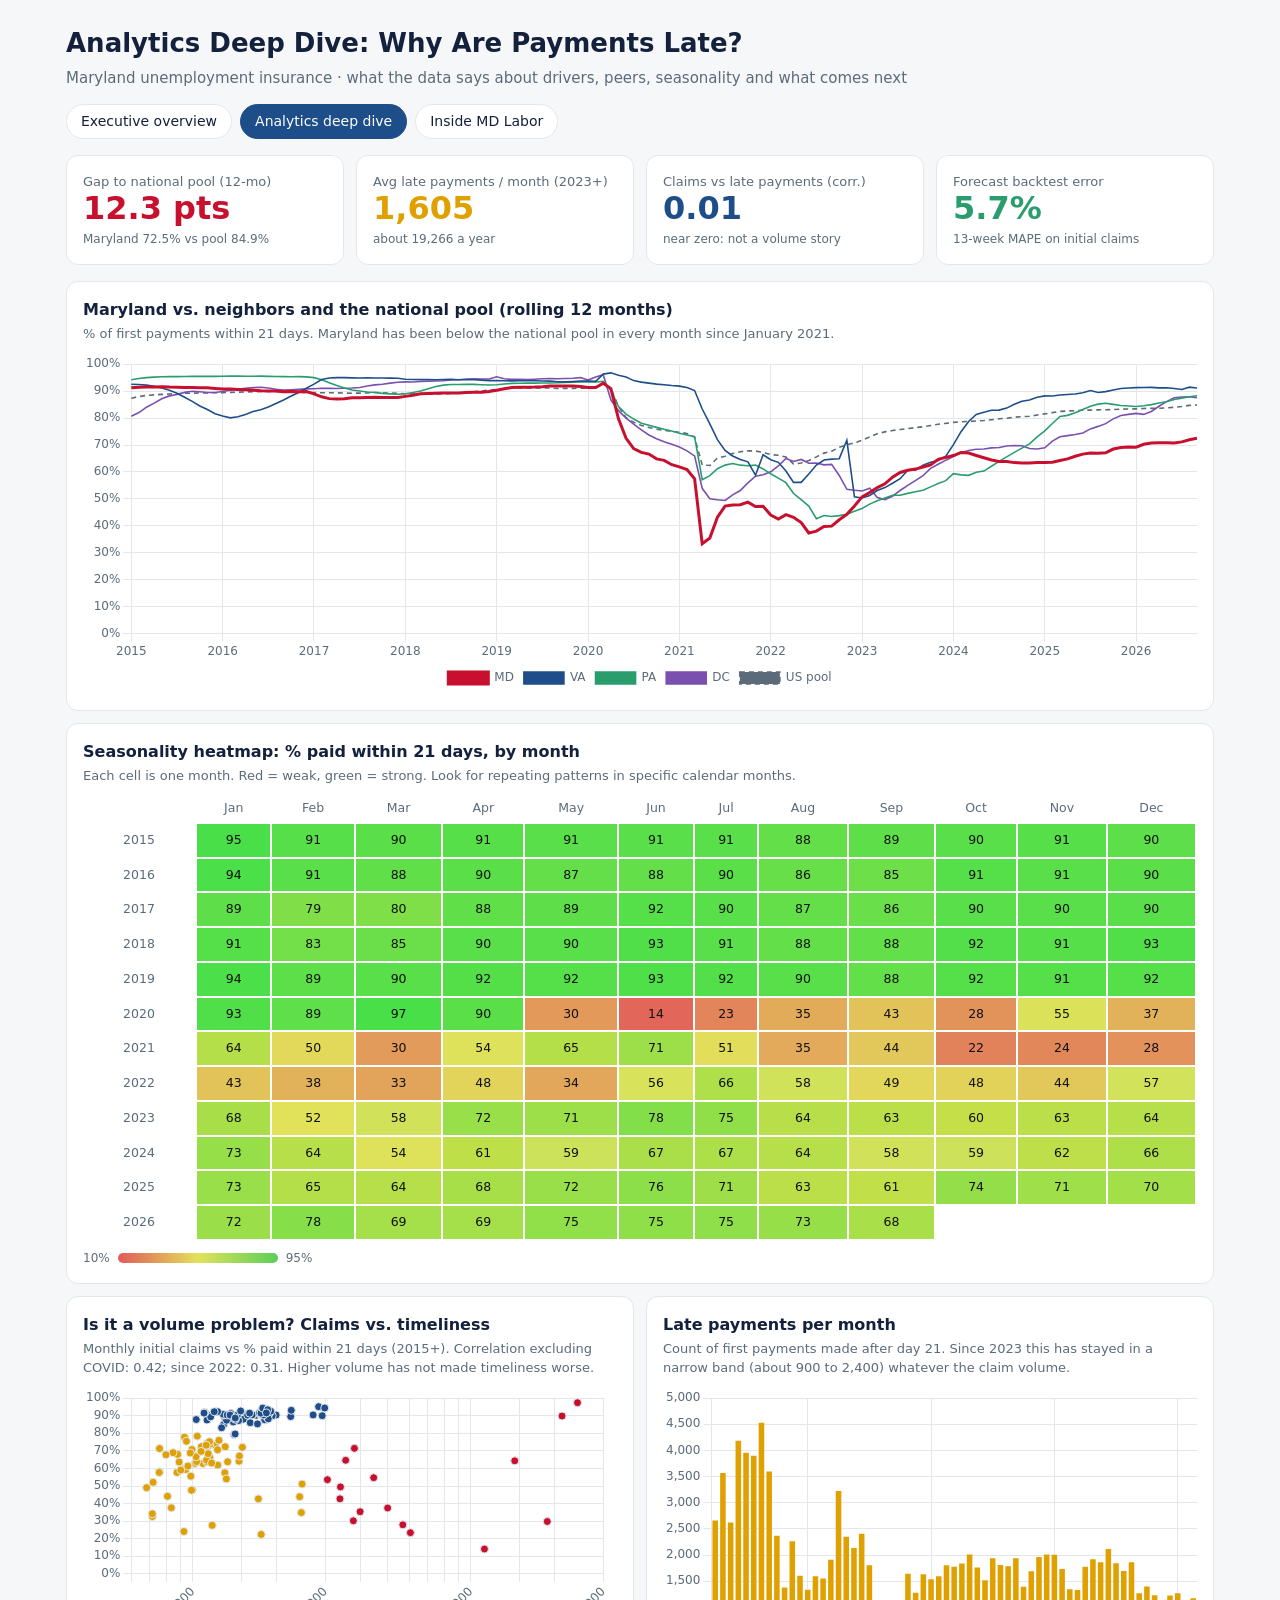
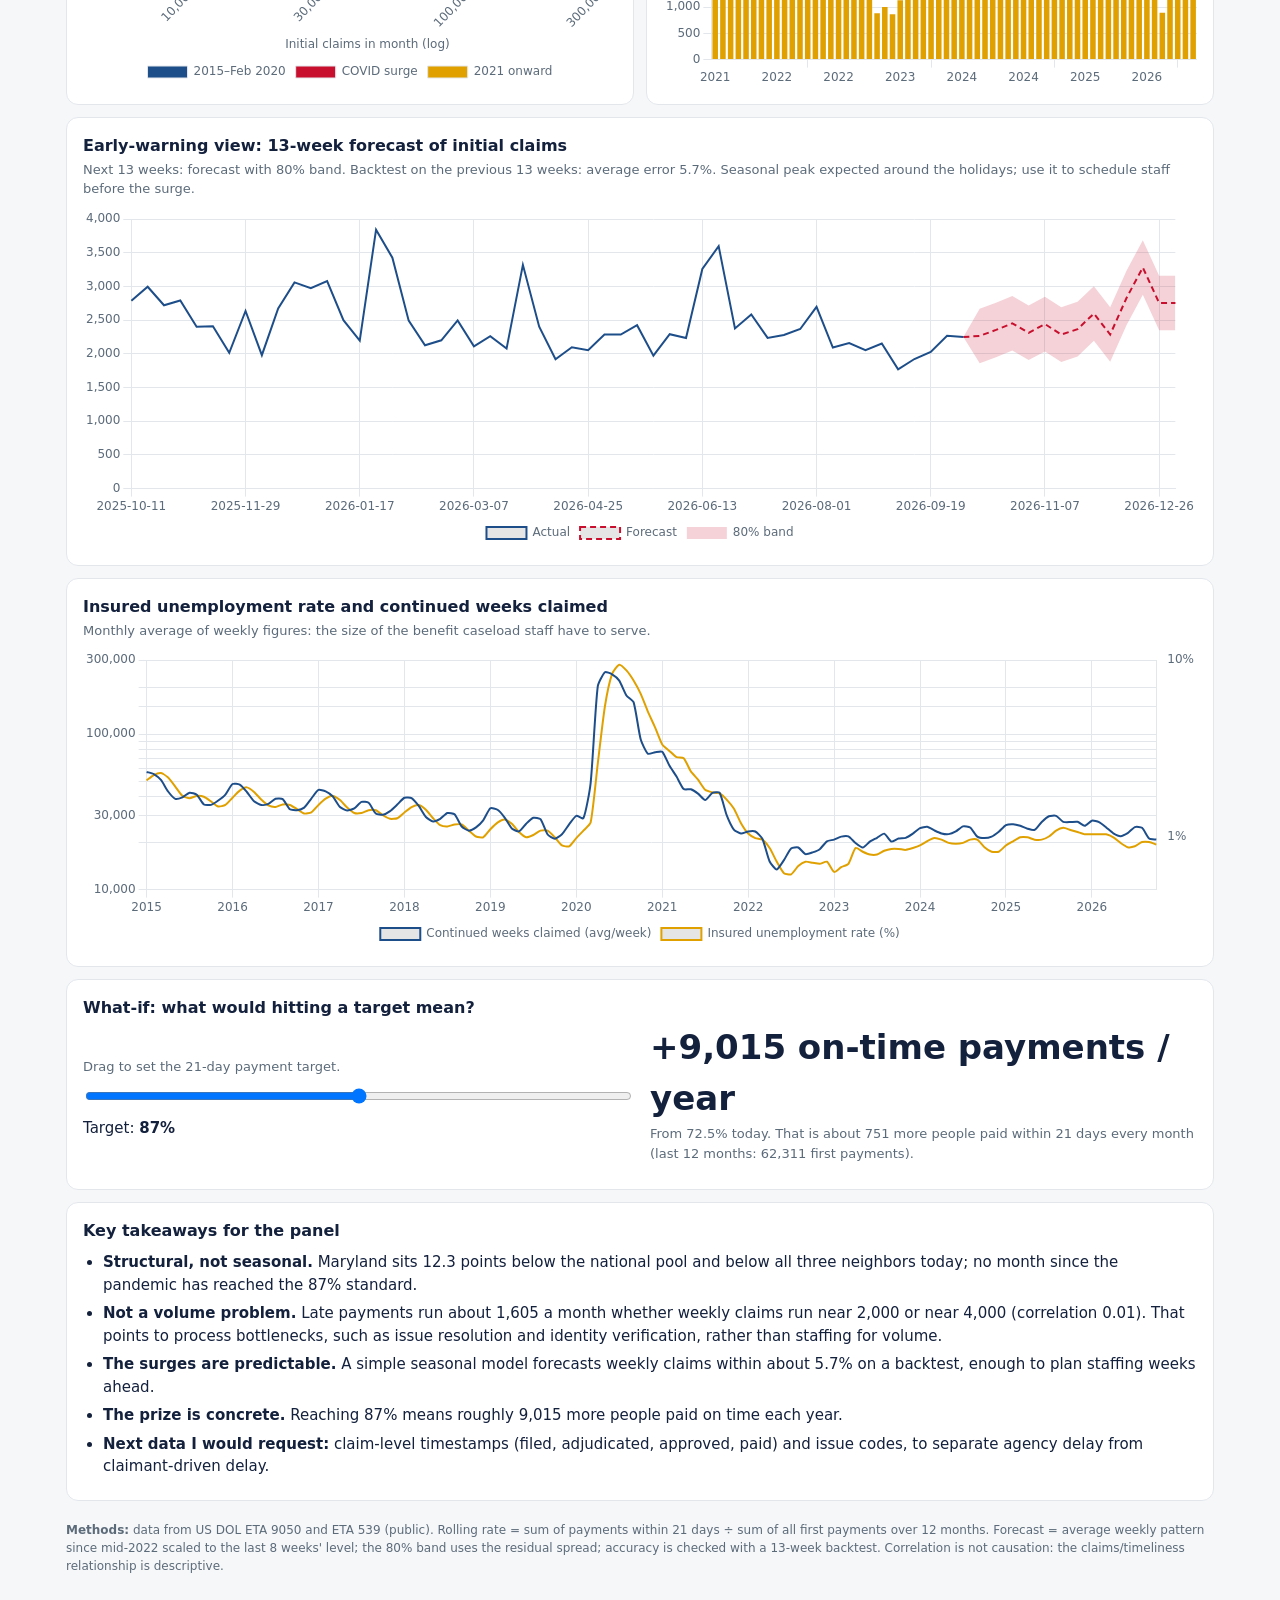
==== commit 594281cf: "Fix ETA 9050 column handling; add "Inside MD Labor" dashboard Correction: pair 0 of the ETA 9050 fil" ====
--- a/md-ui-project/analytics_dashboard.html
+++ b/md-ui-project/analytics_dashboard.html
@@ -24,13 +24,13 @@
 </style></head><body><div class="wrap">
 <h1>Analytics Deep Dive: Why Are Payments Late?</h1>
 <p class="sub">Maryland unemployment insurance · what the data says about drivers, peers, seasonality and what comes next</p>
-<nav><a href="dashboard.html">Executive overview</a><a class="on" href="analytics_dashboard.html">Analytics deep dive</a></nav>
+<nav><a href="dashboard.html">Executive overview</a><a class="on" href="analytics_dashboard.html">Analytics deep dive</a><a href="department.html">Inside MD Labor</a></nav>
 <div class="kpis" id="kpis"></div>
 <div class="grid">
- <div class="card full"><h2>Maryland vs. neighbors and the national pool (rolling 12 months)</h2><p class="note">% of first payments within 21 days. Maryland has trailed every comparison group since 2021, and the gap is not closing quickly.</p><div class="box tall"><canvas id="c1"></canvas></div></div>
- <div class="card full"><h2>Seasonality heatmap: % paid within 21 days, by month</h2><p class="note">Each cell is one month. Red = weak, green = strong. Look for repeating patterns in specific calendar months.</p><div id="heat"></div><div class="legend">50% <i></i> 95%</div></div>
+ <div class="card full"><h2>Maryland vs. neighbors and the national pool (rolling 12 months)</h2><p class="note">% of first payments within 21 days. Maryland has been below the national pool in every month since January 2021.</p><div class="box tall"><canvas id="c1"></canvas></div></div>
+ <div class="card full"><h2>Seasonality heatmap: % paid within 21 days, by month</h2><p class="note">Each cell is one month. Red = weak, green = strong. Look for repeating patterns in specific calendar months.</p><div id="heat"></div><div class="legend">10% <i></i> 95%</div></div>
  <div class="card"><h2>Is it a volume problem? Claims vs. timeliness</h2><p class="note" id="scNote"></p><div class="box"><canvas id="c2"></canvas></div></div>
- <div class="card"><h2>Late payments per month</h2><p class="note">Count of first payments made after day 21. Since 2023 this has stayed in a narrow band (about 1,400 to 3,100) whatever the claim volume.</p><div class="box"><canvas id="c3"></canvas></div></div>
+ <div class="card"><h2>Late payments per month</h2><p class="note">Count of first payments made after day 21. Since 2023 this has stayed in a narrow band (about 900 to 2,400) whatever the claim volume.</p><div class="box"><canvas id="c3"></canvas></div></div>
  <div class="card full"><h2>Early-warning view: 13-week forecast of initial claims</h2><p class="note" id="fcNote"></p><div class="box tall"><canvas id="c4"></canvas></div></div>
  <div class="card full"><h2>Insured unemployment rate and continued weeks claimed</h2><p class="note">Monthly average of weekly figures: the size of the benefit caseload staff have to serve.</p><div class="box"><canvas id="c5"></canvas></div></div>
  <div class="card full"><h2>What-if: what would hitting a target mean?</h2>
@@ -42,7 +42,7 @@
 </div>
 <script>!function(t,e){"object"==typeof exports&&"undefined"!=typeof module?module.exports=e():"function"==typeof define&&define.amd?define(e):(t="undefined"!=typeof globalThis?globalThis:t||self).Chart=e()}(this,function(){"use strict";var s=Object.freeze({__proto__:null,get Colors(){return dn},get Decimation(){return fn},get Filler(){return Dn},get Legend(){return Tn},get SubTitle(){return In},get Title(){return En},get Tooltip(){return Un}});function t(){}const F=(()=>{let t=0;return()=>t++})();function P(t){return null==t}function O(t){if(Array.isArray&&Array.isArray(t))return!0;const e=Object.prototype.toString.call(t);return"[object"===e.slice(0,7)&&"Array]"===e.slice(-6)}function A(t){return null!==t&&"[object Object]"===Object.prototype.toString.call(t)}function p(t){return("number"==typeof t||t instanceof Number)&&isFinite(+t)}function g(t,e){return p(t)?t:e}function T(t,e){return void 0===t?e:t}const V=(t,e)=>"string"==typeof t&&t.endsWith("%")?parseFloat(t)/100:+t/e,B=(t,e)=>"string"==typeof t&&t.endsWith("%")?parseFloat(t)/100*e:+t;function d(t,e,i){if(t&&"function"==typeof t.call)return t.apply(i,e)}function k(t,e,i,s){let a,n,o;if(O(t))if(n=t.length,s)for(a=n-1;0<=a;a--)e.call(i,t[a],a);else for(a=0;a<n;a++)e.call(i,t[a],a);else if(A(t))for(o=Object.keys(t),n=o.length,a=0;a<n;a++)e.call(i,t[o[a]],o[a])}function W(t,e){let i,s,a,n;if(!t||!e||t.length!==e.length)return!1;for(i=0,s=t.length;i<s;++i)if(a=t[i],n=e[i],a.datasetIndex!==n.datasetIndex||a.index!==n.index)return!1;return!0}function N(e){if(O(e))return e.map(N);if(A(e)){const i=Object.create(null),s=Object.keys(e),a=s.length;let t=0;for(;t<a;++t)i[s[t]]=N(e[s[t]]);return i}return e}function H(t){return-1===["__proto__","prototype","constructor"].indexOf(t)}function j(t,e,i,s){var a;H(t)&&(a=e[t],i=i[t],A(a)&&A(i)?Y(a,i,s):e[t]=N(i))}function Y(i,t,s){var a,e=O(t)?t:[t],n=e.length;if(!A(i))return i;const o=(s=s||{}).merger||j;for(let t=0;t<n;++t)if(A(a=e[t])){const O=Object.keys(a);for(let t=0,e=O.length;t<e;++t)o(O[t],i,a,s)}return i}function $(t,e){return Y(t,e,{merger:U})}function U(t,e,i){var s;H(t)&&(s=e[t],i=i[t],A(s)&&A(i)?$(s,i):Object.prototype.hasOwnProperty.call(e,t)||(e[t]=N(i)))}const X={"":t=>t,x:t=>t.x,y:t=>t.y};function q(t){const e=t.split("."),i=[];let s="";for(const t of e)s+=t,s=s.endsWith("\\")?s.slice(0,-1)+".":(i.push(s),"");return i}function m(t,e){const i=X[e]||(X[e]=function(){const i=q(e);return t=>{for(const e of i){if(""===e)break;t=t&&t[e]}return t}}());return i(t)}function K(t){return t.charAt(0).toUpperCase()+t.slice(1)}const G=t=>void 0!==t,u=t=>"function"==typeof t,Z=(t,e)=>{if(t.size!==e.size)return!1;for(const i of t)if(!e.has(i))return!1;return!0};function J(t){return"mouseup"===t.type||"click"===t.type||"contextmenu"===t.type}const S=Math.PI,_=2*S,Q=_+S,tt=Number.POSITIVE_INFINITY,et=S/180,D=S/2,it=S/4,st=2*S/3,r=Math.log10,y=Math.sign;function at(t,e,i){return Math.abs(t-e)<i}function nt(t){var e=Math.round(t),e=(t=at(t,e,t/1e3)?e:t,Math.pow(10,Math.floor(r(t)))),t=t/e;return(t<=1?1:t<=2?2:t<=5?5:10)*e}function ot(t){const e=[],i=Math.sqrt(t);let s;for(s=1;s<i;s++)t%s==0&&(e.push(s),e.push(t/s));return i===(0|i)&&e.push(i),e.sort((t,e)=>t-e).pop(),e}function rt(t){return!isNaN(parseFloat(t))&&isFinite(t)}function lt(t,e){var i=Math.round(t);return i-e<=t&&t<=i+e}function ht(t,e,i){let s,a,n;for(s=0,a=t.length;s<a;s++)n=t[s][i],isNaN(n)||(e.min=Math.min(e.min,n),e.max=Math.max(e.max,n))}function L(t){return t*(S/180)}function ct(t){return t*(180/S)}function dt(i){if(p(i)){let t=1,e=0;for(;Math.round(i*t)/t!==i;)t*=10,e++;return e}}function ut(t,e){var i=e.x-t.x,e=e.y-t.y,t=Math.sqrt(i*i+e*e);let s=Math.atan2(e,i);return s<-.5*S&&(s+=_),{angle:s,distance:t}}function gt(t,e){return Math.sqrt(Math.pow(e.x-t.x,2)+Math.pow(e.y-t.y,2))}function ft(t,e){return(t-e+Q)%_-S}function v(t){return(t%_+_)%_}function pt(t,e,i,s){var t=v(t),e=v(e),i=v(i),a=v(e-t),n=v(i-t),o=v(t-e),r=v(t-i);return t===e||t===i||s&&e===i||n<a&&o<r}function C(t,e,i){return Math.max(e,Math.min(i,t))}function mt(t){return C(t,-32768,32767)}function c(t,e,i,s=1e-6){return t>=Math.min(e,i)-s&&t<=Math.max(e,i)+s}function bt(e,i,t){t=t||(t=>e[t]<i);let s,a=e.length-1,n=0;for(;1<a-n;)t(s=n+a>>1)?n=s:a=s;return{lo:n,hi:a}}const f=(i,s,a,t)=>bt(i,a,t?t=>{var e=i[t][s];return e<a||e===a&&i[t+1][s]===a}:t=>i[t][s]<a),xt=(e,i,s)=>bt(e,s,t=>e[t][i]>=s);function vt(t,e,i){let s=0,a=t.length;for(;s<a&&t[s]<e;)s++;for(;a>s&&t[a-1]>i;)a--;return 0<s||a<t.length?t.slice(s,a):t}const _t=["push","pop","shift","splice","unshift"];function yt(a,t){a._chartjs?a._chartjs.listeners.push(t):(Object.defineProperty(a,"_chartjs",{configurable:!0,enumerable:!1,value:{listeners:[t]}}),_t.forEach(t=>{const i="_onData"+K(t),s=a[t];Object.defineProperty(a,t,{configurable:!0,enumerable:!1,value(...e){var t=s.apply(this,e);return a._chartjs.listeners.forEach(t=>{"function"==typeof t[i]&&t[i](...e)}),t}})}))}function Mt(e,t){var i=e._chartjs;if(i){const s=i.listeners,a=s.indexOf(t);-1!==a&&s.splice(a,1),0<s.length||(_t.forEach(t=>{delete e[t]}),delete e._chartjs)}}function wt(t){var e=new Set(t);return e.size===t.length?t:Array.from(e)}const kt="undefined"==typeof window?function(t){return t()}:window.requestAnimationFrame;function St(e,i){let s,a=!1;return function(...t){s=t,a||(a=!0,kt.call(window,()=>{a=!1,e.apply(i,s)}))}}function Pt(e,i){let s;return function(...t){return i?(clearTimeout(s),s=setTimeout(e,i,t)):e.apply(this,t),i}}const Dt=t=>"start"===t?"left":"end"===t?"right":"center",E=(t,e,i)=>"start"===t?e:"end"===t?i:(e+i)/2,Ct=(t,e,i,s)=>t===(s?"left":"right")?i:"center"===t?(e+i)/2:e;function Ot(t,e,i){var s=e.length;let a=0,n=s;if(t._sorted){const{iScale:o,_parsed:r}=t,l=o.axis,{min:h,max:c,minDefined:d,maxDefined:u}=o.getUserBounds();d&&(a=C(Math.min(f(r,l,h).lo,i?s:f(e,l,o.getPixelForValue(h)).lo),0,s-1)),n=u?C(Math.max(f(r,o.axis,c,!0).hi+1,i?0:f(e,l,o.getPixelForValue(c),!0).hi+1),a,s)-a:s-a}return{start:a,count:n}}function At(t){var{xScale:e,yScale:i,_scaleRanges:s}=t,a={xmin:e.min,xmax:e.max,ymin:i.min,ymax:i.max};if(!s)return t._scaleRanges=a,!0;t=s.xmin!==e.min||s.xmax!==e.max||s.ymin!==i.min||s.ymax!==i.max;return Object.assign(s,a),t}var l=new class{constructor(){this._request=null,this._charts=new Map,this._running=!1,this._lastDate=void 0}_notify(e,i,s,t){const a=i.listeners[t],n=i.duration;a.forEach(t=>t({chart:e,initial:i.initial,numSteps:n,currentStep:Math.min(s-i.start,n)}))}_refresh(){this._request||(this._running=!0,this._request=kt.call(window,()=>{this._update(),this._request=null,this._running&&this._refresh()}))}_update(o=Date.now()){let r=0;this._charts.forEach((s,a)=>{if(s.running&&s.items.length){const n=s.items;let t,e=n.length-1,i=!1;for(;0<=e;--e)(t=n[e])._active?(t._total>s.duration&&(s.duration=t._total),t.tick(o),i=!0):(n[e]=n[n.length-1],n.pop());i&&(a.draw(),this._notify(a,s,o,"progress")),n.length||(s.running=!1,this._notify(a,s,o,"complete"),s.initial=!1),r+=n.length}}),this._lastDate=o,0===r&&(this._running=!1)}_getAnims(t){const e=this._charts;let i=e.get(t);return i||(i={running:!1,initial:!0,items:[],listeners:{complete:[],progress:[]}},e.set(t,i)),i}listen(t,e,i){this._getAnims(t).listeners[e].push(i)}add(t,e){e&&e.length&&this._getAnims(t).items.push(...e)}has(t){return 0<this._getAnims(t).items.length}start(t){const e=this._charts.get(t);e&&(e.running=!0,e.start=Date.now(),e.duration=e.items.reduce((t,e)=>Math.max(t,e._duration),0),this._refresh())}running(t){if(!this._running)return!1;t=this._charts.get(t);return!!(t&&t.running&&t.items.length)}stop(e){const i=this._charts.get(e);if(i&&i.items.length){const s=i.items;let t=s.length-1;for(;0<=t;--t)s[t].cancel();i.items=[],this._notify(e,i,Date.now(),"complete")}}remove(t){return this._charts.delete(t)}};function Tt(t){return t+.5|0}const Lt=(t,e,i)=>Math.max(Math.min(t,i),e);function Et(t){return Lt(Tt(2.55*t),0,255)}function Rt(t){return Lt(Tt(255*t),0,255)}function o(t){return Lt(Tt(t/2.55)/100,0,1)}function It(t){return Lt(Tt(100*t),0,100)}const n={0:0,1:1,2:2,3:3,4:4,5:5,6:6,7:7,8:8,9:9,A:10,B:11,C:12,D:13,E:14,F:15,a:10,b:11,c:12,d:13,e:14,f:15},zt=[..."0123456789ABCDEF"],Ft=t=>zt[15&t],Vt=t=>zt[(240&t)>>4]+zt[15&t],Bt=t=>(240&t)>>4==(15&t);const Wt=/^(hsla?|hwb|hsv)\(\s*([-+.e\d]+)(?:deg)?[\s,]+([-+.e\d]+)%[\s,]+([-+.e\d]+)%(?:[\s,]+([-+.e\d]+)(%)?)?\s*\)$/;function Nt(i,t,s){const a=t*Math.min(s,1-s),e=(t,e=(t+i/30)%12)=>s-a*Math.max(Math.min(e-3,9-e,1),-1);return[e(0),e(8),e(4)]}function Ht(i,s,a){i=(t,e=(t+i/60)%6)=>a-a*s*Math.max(Math.min(e,4-e,1),0);return[i(5),i(3),i(1)]}function jt(t,e,i){const s=Nt(t,1,.5);let a;for(1<e+i&&(e*=a=1/(e+i),i*=a),a=0;a<3;a++)s[a]*=1-e-i,s[a]+=e;return s}function Yt(t){var e=t.r/255,i=t.g/255,t=t.b/255,s=Math.max(e,i,t),a=Math.min(e,i,t),n=(s+a)/2;let o,r,l;return s!==a&&(l=s-a,r=.5<n?l/(2-s-a):l/(s+a),o=60*(o=(a=i,i=t,(t=e)===s?(a-i)/l+(a<i?6:0):a===s?(i-t)/l+2:(t-a)/l+4))+.5),[0|o,r||0,n]}function $t(t,e,i,s){return(Array.isArray(e)?t(e[0],e[1],e[2]):t(e,i,s)).map(Rt)}function Ut(t,e,i){return $t(Nt,t,e,i)}function Xt(t){return(t%360+360)%360}const qt={x:"dark",Z:"light",Y:"re",X:"blu",W:"gr",V:"medium",U:"slate",A:"ee",T:"ol",S:"or",B:"ra",C:"lateg",D:"ights",R:"in",Q:"turquois",E:"hi",P:"ro",O:"al",N:"le",M:"de",L:"yello",F:"en",K:"ch",G:"arks",H:"ea",I:"ightg",J:"wh"},Kt={OiceXe:"f0f8ff",antiquewEte:"faebd7",aqua:"ffff",aquamarRe:"7fffd4",azuY:"f0ffff",beige:"f5f5dc",bisque:"ffe4c4",black:"0",blanKedOmond:"ffebcd",Xe:"ff",XeviTet:"8a2be2",bPwn:"a52a2a",burlywood:"deb887",caMtXe:"5f9ea0",KartYuse:"7fff00",KocTate:"d2691e",cSO:"ff7f50",cSnflowerXe:"6495ed",cSnsilk:"fff8dc",crimson:"dc143c",cyan:"ffff",xXe:"8b",xcyan:"8b8b",xgTMnPd:"b8860b",xWay:"a9a9a9",xgYF:"6400",xgYy:"a9a9a9",xkhaki:"bdb76b",xmagFta:"8b008b",xTivegYF:"556b2f",xSange:"ff8c00",xScEd:"9932cc",xYd:"8b0000",xsOmon:"e9967a",xsHgYF:"8fbc8f",xUXe:"483d8b",xUWay:"2f4f4f",xUgYy:"2f4f4f",xQe:"ced1",xviTet:"9400d3",dAppRk:"ff1493",dApskyXe:"bfff",dimWay:"696969",dimgYy:"696969",dodgerXe:"1e90ff",fiYbrick:"b22222",flSOwEte:"fffaf0",foYstWAn:"228b22",fuKsia:"ff00ff",gaRsbSo:"dcdcdc",ghostwEte:"f8f8ff",gTd:"ffd700",gTMnPd:"daa520",Way:"808080",gYF:"8000",gYFLw:"adff2f",gYy:"808080",honeyMw:"f0fff0",hotpRk:"ff69b4",RdianYd:"cd5c5c",Rdigo:"4b0082",ivSy:"fffff0",khaki:"f0e68c",lavFMr:"e6e6fa",lavFMrXsh:"fff0f5",lawngYF:"7cfc00",NmoncEffon:"fffacd",ZXe:"add8e6",ZcSO:"f08080",Zcyan:"e0ffff",ZgTMnPdLw:"fafad2",ZWay:"d3d3d3",ZgYF:"90ee90",ZgYy:"d3d3d3",ZpRk:"ffb6c1",ZsOmon:"ffa07a",ZsHgYF:"20b2aa",ZskyXe:"87cefa",ZUWay:"778899",ZUgYy:"778899",ZstAlXe:"b0c4de",ZLw:"ffffe0",lime:"ff00",limegYF:"32cd32",lRF:"faf0e6",magFta:"ff00ff",maPon:"800000",VaquamarRe:"66cdaa",VXe:"cd",VScEd:"ba55d3",VpurpN:"9370db",VsHgYF:"3cb371",VUXe:"7b68ee",VsprRggYF:"fa9a",VQe:"48d1cc",VviTetYd:"c71585",midnightXe:"191970",mRtcYam:"f5fffa",mistyPse:"ffe4e1",moccasR:"ffe4b5",navajowEte:"ffdead",navy:"80",Tdlace:"fdf5e6",Tive:"808000",TivedBb:"6b8e23",Sange:"ffa500",SangeYd:"ff4500",ScEd:"da70d6",pOegTMnPd:"eee8aa",pOegYF:"98fb98",pOeQe:"afeeee",pOeviTetYd:"db7093",papayawEp:"ffefd5",pHKpuff:"ffdab9",peru:"cd853f",pRk:"ffc0cb",plum:"dda0dd",powMrXe:"b0e0e6",purpN:"800080",YbeccapurpN:"663399",Yd:"ff0000",Psybrown:"bc8f8f",PyOXe:"4169e1",saddNbPwn:"8b4513",sOmon:"fa8072",sandybPwn:"f4a460",sHgYF:"2e8b57",sHshell:"fff5ee",siFna:"a0522d",silver:"c0c0c0",skyXe:"87ceeb",UXe:"6a5acd",UWay:"708090",UgYy:"708090",snow:"fffafa",sprRggYF:"ff7f",stAlXe:"4682b4",tan:"d2b48c",teO:"8080",tEstN:"d8bfd8",tomato:"ff6347",Qe:"40e0d0",viTet:"ee82ee",JHt:"f5deb3",wEte:"ffffff",wEtesmoke:"f5f5f5",Lw:"ffff00",LwgYF:"9acd32"};let Gt;const Zt=/^rgba?\(\s*([-+.\d]+)(%)?[\s,]+([-+.e\d]+)(%)?[\s,]+([-+.e\d]+)(%)?(?:[\s,/]+([-+.e\d]+)(%)?)?\s*\)$/,Jt=t=>t<=.0031308?12.92*t:1.055*Math.pow(t,1/2.4)-.055,Qt=t=>t<=.04045?t/12.92:Math.pow((t+.055)/1.055,2.4);function te(e,i,s){if(e){let t=Yt(e);t[i]=Math.max(0,Math.min(t[i]+t[i]*s,0===i?360:1)),t=Ut(t),e.r=t[0],e.g=t[1],e.b=t[2]}}function ee(t,e){return t&&Object.assign(e||{},t)}function ie(t){var e={r:0,g:0,b:0,a:255};return Array.isArray(t)?3<=t.length&&(e={r:t[0],g:t[1],b:t[2],a:255},3<t.length&&(e.a=Rt(t[3]))):(e=ee(t,{r:0,g:0,b:0,a:1})).a=Rt(e.a),e}function se(t){return("r"===t.charAt(0)?function(t){var e=Zt.exec(t);let i,s,a,n=255;if(e){if(e[7]!==i){const t=+e[7];n=e[8]?Et(t):Lt(255*t,0,255)}return i=+e[1],s=+e[3],a=+e[5],i=255&(e[2]?Et(i):Lt(i,0,255)),s=255&(e[4]?Et(s):Lt(s,0,255)),a=255&(e[6]?Et(a):Lt(a,0,255)),{r:i,g:s,b:a,a:n}}}:function(t){var e,i,s,t=Wt.exec(t);let a,n=255;if(t)return void 0!==t[5]&&(n=(t[6]?Et:Rt)(+t[5])),e=Xt(+t[2]),i=+t[3]/100,s=+t[4]/100,{r:(a="hwb"===t[1]?$t(jt,e,i,s):"hsv"===t[1]?$t(Ht,e,i,s):Ut(e,i,s))[0],g:a[1],b:a[2],a:n}})(t)}class ae{constructor(t){if(t instanceof ae)return t;var e,i,s=typeof t;let a;"object"==s?a=ie(t):"string"==s&&(i=(s=t).length,"#"===s[0]&&(4===i||5===i?e={r:255&17*n[s[1]],g:255&17*n[s[2]],b:255&17*n[s[3]],a:5===i?17*n[s[4]]:255}:7!==i&&9!==i||(e={r:n[s[1]]<<4|n[s[2]],g:n[s[3]]<<4|n[s[4]],b:n[s[5]]<<4|n[s[6]],a:9===i?n[s[7]]<<4|n[s[8]]:255})),a=e||(i=t,Gt||((Gt=function(){const t={},e=Object.keys(Kt),i=Object.keys(qt);let s,a,n,o,r;for(s=0;s<e.length;s++){for(o=r=e[s],a=0;a<i.length;a++)n=i[a],r=r.replace(n,qt[n]);n=parseInt(Kt[o],16),t[r]=[n>>16&255,n>>8&255,255&n]}return t}()).transparent=[0,0,0,0]),(i=Gt[i.toLowerCase()])&&{r:i[0],g:i[1],b:i[2],a:4===i.length?i[3]:255})||se(t)),this._rgb=a,this._valid=!!a}get valid(){return this._valid}get rgb(){var t=ee(this._rgb);return t&&(t.a=o(t.a)),t}set rgb(t){this._rgb=ie(t)}rgbString(){return this._valid?(t=this._rgb)&&(t.a<255?`rgba(${t.r}, ${t.g}, ${t.b}, ${o(t.a)})`:`rgb(${t.r}, ${t.g}, ${t.b})`):void 0;var t}hexString(){return this._valid?(t=this._rgb,e=t,e=Bt(e.r)&&Bt(e.g)&&Bt(e.b)&&Bt(e.a)?Ft:Vt,t?"#"+e(t.r)+e(t.g)+e(t.b)+((t=t.a)<255?e(t):""):void 0):void 0;var t,e}hslString(){if(this._valid){var t,e,i,s=this._rgb;if(s)return i=Yt(s),t=i[0],e=It(i[1]),i=It(i[2]),s.a<255?`hsla(${t}, ${e}%, ${i}%, ${o(s.a)})`:`hsl(${t}, ${e}%, ${i}%)`}}mix(t,e){if(t){const s=this.rgb,a=t.rgb;var t=void 0===e?.5:e,e=2*t-1,i=s.a-a.a,e=(1+(e*i==-1?e:(e+i)/(1+e*i)))/2,i=1-e;s.r=255&e*s.r+i*a.r+.5,s.g=255&e*s.g+i*a.g+.5,s.b=255&e*s.b+i*a.b+.5,s.a=t*s.a+(1-t)*a.a,this.rgb=s}return this}interpolate(t,e){return t&&(this._rgb=(i=this._rgb,t=t._rgb,e=e,s=Qt(o(i.r)),a=Qt(o(i.g)),n=Qt(o(i.b)),{r:Rt(Jt(s+e*(Qt(o(t.r))-s))),g:Rt(Jt(a+e*(Qt(o(t.g))-a))),b:Rt(Jt(n+e*(Qt(o(t.b))-n))),a:i.a+e*(t.a-i.a)})),this;var i,s,a,n}clone(){return new ae(this.rgb)}alpha(t){return this._rgb.a=Rt(t),this}clearer(t){return this._rgb.a*=1-t,this}greyscale(){const t=this._rgb,e=Tt(.3*t.r+.59*t.g+.11*t.b);return t.r=t.g=t.b=e,this}opaquer(t){return this._rgb.a*=1+t,this}negate(){const t=this._rgb;return t.r=255-t.r,t.g=255-t.g,t.b=255-t.b,this}lighten(t){return te(this._rgb,2,t),this}darken(t){return te(this._rgb,2,-t),this}saturate(t){return te(this._rgb,1,t),this}desaturate(t){return te(this._rgb,1,-t),this}rotate(t){return e=this._rgb,t=t,(i=Yt(e))[0]=Xt(i[0]+t),i=Ut(i),e.r=i[0],e.g=i[1],e.b=i[2],this;var e,i}}function ne(t){return!(!t||"object"!=typeof t)&&("[object CanvasPattern]"===(t=t.toString())||"[object CanvasGradient]"===t)}function oe(t){return ne(t)?t:new ae(t)}function re(t){return ne(t)?t:new ae(t).saturate(.5).darken(.1).hexString()}const le=["x","y","borderWidth","radius","tension"],he=["color","borderColor","backgroundColor"],ce=new Map;function de(t,e,a){return function(t,e){e=a||{};var i=t+JSON.stringify(e);let s=ce.get(i);return s||(s=new Intl.NumberFormat(t,e),ce.set(i,s)),s}(e).format(t)}const ue={values:t=>O(t)?t:""+t,numeric(t,e,i){if(0===t)return"0";var s=this.chart.options.locale;let a,n=t;if(1<i.length){const e=Math.max(Math.abs(i[0].value),Math.abs(i[i.length-1].value));(e<1e-4||1e15<e)&&(a="scientific"),n=function(t){let e=3<i.length?i[2].value-i[1].value:i[1].value-i[0].value;return e=1<=Math.abs(e)&&t!==Math.floor(t)?t-Math.floor(t):e}(t)}var o=r(Math.abs(n)),o=isNaN(o)?1:Math.max(Math.min(-1*Math.floor(o),20),0),o={notation:a,minimumFractionDigits:o,maximumFractionDigits:o};return Object.assign(o,this.options.ticks.format),de(t,s,o)},logarithmic(t,e,i){if(0===t)return"0";var s=i[e].significand||t/Math.pow(10,Math.floor(r(t)));return[1,2,3,5,10,15].includes(s)||e>.8*i.length?ue.numeric.call(this,t,e,i):""}};var ge={formatters:ue};const fe=Object.create(null),pe=Object.create(null);function me(i,t){if(!t)return i;var s=t.split(".");for(let t=0,e=s.length;t<e;++t){var a=s[t];i=i[a]||(i[a]=Object.create(null))}return i}function be(t,e,i){return"string"==typeof e?Y(me(t,e),i):Y(me(t,""),e)}var R=new class{constructor(t,e){this.animation=void 0,this.backgroundColor="rgba(0,0,0,0.1)",this.borderColor="rgba(0,0,0,0.1)",this.color="#666",this.datasets={},this.devicePixelRatio=t=>t.chart.platform.getDevicePixelRatio(),this.elements={},this.events=["mousemove","mouseout","click","touchstart","touchmove"],this.font={family:"'Helvetica Neue', 'Helvetica', 'Arial', sans-serif",size:12,style:"normal",lineHeight:1.2,weight:null},this.hover={},this.hoverBackgroundColor=(t,e)=>re(e.backgroundColor),this.hoverBorderColor=(t,e)=>re(e.borderColor),this.hoverColor=(t,e)=>re(e.color),this.indexAxis="x",this.interaction={mode:"nearest",intersect:!0,includeInvisible:!1},this.maintainAspectRatio=!0,this.onHover=null,this.onClick=null,this.parsing=!0,this.plugins={},this.responsive=!0,this.scale=void 0,this.scales={},this.showLine=!0,this.drawActiveElementsOnTop=!0,this.describe(t),this.apply(e)}set(t,e){return be(this,t,e)}get(t){return me(this,t)}describe(t,e){return be(pe,t,e)}override(t,e){return be(fe,t,e)}route(t,e,i,s){const a=me(this,t),n=me(this,i),o="_"+e;Object.defineProperties(a,{[o]:{value:a[e],writable:!0},[e]:{enumerable:!0,get(){var t=this[o],e=n[s];return A(t)?Object.assign({},e,t):T(t,e)},set(t){this[o]=t}}})}apply(t){t.forEach(t=>t(this))}}({_scriptable:t=>!t.startsWith("on"),_indexable:t=>"events"!==t,hover:{_fallback:"interaction"},interaction:{_scriptable:!1,_indexable:!1}},[function(t){t.set("animation",{delay:void 0,duration:1e3,easing:"easeOutQuart",fn:void 0,from:void 0,loop:void 0,to:void 0,type:void 0}),t.describe("animation",{_fallback:!1,_indexable:!1,_scriptable:t=>"onProgress"!==t&&"onComplete"!==t&&"fn"!==t}),t.set("animations",{colors:{type:"color",properties:he},numbers:{type:"number",properties:le}}),t.describe("animations",{_fallback:"animation"}),t.set("transitions",{active:{animation:{duration:400}},resize:{animation:{duration:0}},show:{animations:{colors:{from:"transparent"},visible:{type:"boolean",duration:0}}},hide:{animations:{colors:{to:"transparent"},visible:{type:"boolean",easing:"linear",fn:t=>0|t}}}})},function(t){t.set("layout",{autoPadding:!0,padding:{top:0,right:0,bottom:0,left:0}})},function(t){t.set("scale",{display:!0,offset:!1,reverse:!1,beginAtZero:!1,bounds:"ticks",clip:!0,grace:0,grid:{display:!0,lineWidth:1,drawOnChartArea:!0,drawTicks:!0,tickLength:8,tickWidth:(t,e)=>e.lineWidth,tickColor:(t,e)=>e.color,offset:!1},border:{display:!0,dash:[],dashOffset:0,width:1},title:{display:!1,text:"",padding:{top:4,bottom:4}},ticks:{minRotation:0,maxRotation:50,mirror:!1,textStrokeWidth:0,textStrokeColor:"",padding:3,display:!0,autoSkip:!0,autoSkipPadding:3,labelOffset:0,callback:ge.formatters.values,minor:{},major:{},align:"center",crossAlign:"near",showLabelBackdrop:!1,backdropColor:"rgba(255, 255, 255, 0.75)",backdropPadding:2}}),t.route("scale.ticks","color","","color"),t.route("scale.grid","color","","borderColor"),t.route("scale.border","color","","borderColor"),t.route("scale.title","color","","color"),t.describe("scale",{_fallback:!1,_scriptable:t=>!t.startsWith("before")&&!t.startsWith("after")&&"callback"!==t&&"parser"!==t,_indexable:t=>"borderDash"!==t&&"tickBorderDash"!==t&&"dash"!==t}),t.describe("scales",{_fallback:"scale"}),t.describe("scale.ticks",{_scriptable:t=>"backdropPadding"!==t&&"callback"!==t,_indexable:t=>"backdropPadding"!==t})}]);function xe(){return"undefined"!=typeof window&&"undefined"!=typeof document}function ve(t){let e=t.parentNode;return e=e&&"[object ShadowRoot]"===e.toString()?e.host:e}function _e(t,e,i){let s;return"string"==typeof t?(s=parseInt(t,10),-1!==t.indexOf("%")&&(s=s/100*e.parentNode[i])):s=t,s}const ye=t=>t.ownerDocument.defaultView.getComputedStyle(t,null);function Me(t,e){return ye(t).getPropertyValue(e)}const we=["top","right","bottom","left"];function ke(e,i,s){const a={};s=s?"-"+s:"";for(let t=0;t<4;t++){var n=we[t];a[n]=parseFloat(e[i+"-"+n+s])||0}return a.width=a.left+a.right,a.height=a.top+a.bottom,a}function Se(t,e){if("native"in t)return t;var{canvas:i,currentDevicePixelRatio:s}=e,a=ye(i),n="border-box"===a.boxSizing,o=ke(a,"padding"),a=ke(a,"border","width"),{x:t,y:r,box:l}=function(t,e){var i,s=t.touches,s=s&&s.length?s[0]:t,{offsetX:a,offsetY:n}=s;let o,r,l=!1;if(i=n,t=t.target,!(0<a||0<i)||t&&t.shadowRoot){const t=e.getBoundingClientRect();o=s.clientX-t.left,r=s.clientY-t.top,l=!0}else o=a,r=n;return{x:o,y:r,box:l}}(t,i),h=o.left+(l&&a.left),l=o.top+(l&&a.top);let{width:c,height:d}=e;return n&&(c-=o.width+a.width,d-=o.height+a.height),{x:Math.round((t-h)/c*i.width/s),y:Math.round((r-l)/d*i.height/s)}}const Pe=t=>Math.round(10*t)/10;function De(t,e,i,s){var a=ye(t),n=ke(a,"margin"),o=_e(a.maxWidth,t,"clientWidth")||tt,r=_e(a.maxHeight,t,"clientHeight")||tt,t=function(t,e,i){let s,a;if(void 0===e||void 0===i){const n=ve(t);if(n){const t=n.getBoundingClientRect(),o=ye(n),r=ke(o,"border","width"),l=ke(o,"padding");e=t.width-l.width-r.width,i=t.height-l.height-r.height,s=_e(o.maxWidth,n,"clientWidth"),a=_e(o.maxHeight,n,"clientHeight")}else e=t.clientWidth,i=t.clientHeight}return{width:e,height:i,maxWidth:s||tt,maxHeight:a||tt}}(t,e,i);let{width:l,height:h}=t;if("content-box"===a.boxSizing){const t=ke(a,"border","width"),e=ke(a,"padding");l-=e.width+t.width,h-=e.height+t.height}return l=Math.max(0,l-n.width),h=Math.max(0,s?l/s:h-n.height),l=Pe(Math.min(l,o,t.maxWidth)),h=Pe(Math.min(h,r,t.maxHeight)),l&&!h&&(h=Pe(l/2)),(void 0!==e||void 0!==i)&&s&&t.height&&h>t.height&&(h=t.height,l=Pe(Math.floor(h*s))),{width:l,height:h}}function Ce(t,e,i){var e=e||1,s=Math.floor(t.height*e),a=Math.floor(t.width*e);t.height=Math.floor(t.height),t.width=Math.floor(t.width);const n=t.canvas;return n.style&&(i||!n.style.height&&!n.style.width)&&(n.style.height=t.height+"px",n.style.width=t.width+"px"),(t.currentDevicePixelRatio!==e||n.height!==s||n.width!==a)&&(t.currentDevicePixelRatio=e,n.height=s,n.width=a,t.ctx.setTransform(e,0,0,e,0,0),!0)}var Oe=function(){let t=!1;try{var e={get passive(){return!(t=!0)}};xe()&&(window.addEventListener("test",null,e),window.removeEventListener("test",null,e))}catch(t){}return t}();function Ae(t,e){const i=Me(t,e),s=i&&i.match(/^(\d+)(\.\d+)?px$/);return s?+s[1]:void 0}function Te(t){return!t||P(t.size)||P(t.family)?null:(t.style?t.style+" ":"")+(t.weight?t.weight+" ":"")+t.size+"px "+t.family}function Le(t,e,i,s,a){let n=e[a];return n||(n=e[a]=t.measureText(a).width,i.push(a)),s=n>s?n:s}function Ee(t,e,i,s){let a=(s=s||{}).data=s.data||{},n=s.garbageCollect=s.garbageCollect||[],o=(s.font!==e&&(a=s.data={},n=s.garbageCollect=[],s.font=e),t.save(),t.font=e,0);var r=i.length;let l,h,c,d,u;for(l=0;l<r;l++)if(null==(d=i[l])||O(d)){if(O(d))for(h=0,c=d.length;h<c;h++)null==(u=d[h])||O(u)||(o=Le(t,a,n,o,u))}else o=Le(t,a,n,o,d);t.restore();var g=n.length/2;if(g>i.length){for(l=0;l<g;l++)delete a[n[l]];n.splice(0,g)}return o}function Re(t,e,i){t=t.currentDevicePixelRatio,i=0!==i?Math.max(i/2,.5):0;return Math.round((e-i)*t)/t+i}function Ie(t,e){(e=e||t.getContext("2d")).save(),e.resetTransform(),e.clearRect(0,0,t.width,t.height),e.restore()}function ze(t,e,i,s){Fe(t,e,i,s,null)}function Fe(t,e,i,s,a){let n,o,r,l,h,c,d,u;const g=e.pointStyle,f=e.rotation,p=e.radius;let m=(f||0)*et;if(g&&"object"==typeof g&&("[object HTMLImageElement]"===(n=g.toString())||"[object HTMLCanvasElement]"===n))return t.save(),t.translate(i,s),t.rotate(m),t.drawImage(g,-g.width/2,-g.height/2,g.width,g.height),void t.restore();if(!(isNaN(p)||p<=0)){switch(t.beginPath(),g){default:a?t.ellipse(i,s,a/2,p,0,0,_):t.arc(i,s,p,0,_),t.closePath();break;case"triangle":c=a?a/2:p,t.moveTo(i+Math.sin(m)*c,s-Math.cos(m)*p),m+=st,t.lineTo(i+Math.sin(m)*c,s-Math.cos(m)*p),m+=st,t.lineTo(i+Math.sin(m)*c,s-Math.cos(m)*p),t.closePath();break;case"rectRounded":h=.516*p,l=p-h,o=Math.cos(m+it)*l,d=Math.cos(m+it)*(a?a/2-h:l),r=Math.sin(m+it)*l,u=Math.sin(m+it)*(a?a/2-h:l),t.arc(i-d,s-r,h,m-S,m-D),t.arc(i+u,s-o,h,m-D,m),t.arc(i+d,s+r,h,m,m+D),t.arc(i-u,s+o,h,m+D,m+S),t.closePath();break;case"rect":if(!f){l=Math.SQRT1_2*p,c=a?a/2:l,t.rect(i-c,s-l,2*c,2*l);break}m+=it;case"rectRot":d=Math.cos(m)*(a?a/2:p),o=Math.cos(m)*p,r=Math.sin(m)*p,u=Math.sin(m)*(a?a/2:p),t.moveTo(i-d,s-r),t.lineTo(i+u,s-o),t.lineTo(i+d,s+r),t.lineTo(i-u,s+o),t.closePath();break;case"crossRot":m+=it;case"cross":d=Math.cos(m)*(a?a/2:p),o=Math.cos(m)*p,r=Math.sin(m)*p,u=Math.sin(m)*(a?a/2:p),t.moveTo(i-d,s-r),t.lineTo(i+d,s+r),t.moveTo(i+u,s-o),t.lineTo(i-u,s+o);break;case"star":d=Math.cos(m)*(a?a/2:p),o=Math.cos(m)*p,r=Math.sin(m)*p,u=Math.sin(m)*(a?a/2:p),t.moveTo(i-d,s-r),t.lineTo(i+d,s+r),t.moveTo(i+u,s-o),t.lineTo(i-u,s+o),m+=it,d=Math.cos(m)*(a?a/2:p),o=Math.cos(m)*p,r=Math.sin(m)*p,u=Math.sin(m)*(a?a/2:p),t.moveTo(i-d,s-r),t.lineTo(i+d,s+r),t.moveTo(i+u,s-o),t.lineTo(i-u,s+o);break;case"line":o=a?a/2:Math.cos(m)*p,r=Math.sin(m)*p,t.moveTo(i-o,s-r),t.lineTo(i+o,s+r);break;case"dash":t.moveTo(i,s),t.lineTo(i+Math.cos(m)*(a?a/2:p),s+Math.sin(m)*p);break;case!1:t.closePath()}t.fill(),0<e.borderWidth&&t.stroke()}}function M(t,e,i){return i=i||.5,!e||t&&t.x>e.left-i&&t.x<e.right+i&&t.y>e.top-i&&t.y<e.bottom+i}function Ve(t,e){t.save(),t.beginPath(),t.rect(e.left,e.top,e.right-e.left,e.bottom-e.top),t.clip()}function Be(t){t.restore()}function We(t,e,i,s,a){if(!e)return t.lineTo(i.x,i.y);if("middle"===a){const s=(e.x+i.x)/2;t.lineTo(s,e.y),t.lineTo(s,i.y)}else"after"===a!=!!s?t.lineTo(e.x,i.y):t.lineTo(i.x,e.y);t.lineTo(i.x,i.y)}function Ne(t,e,i,s){if(!e)return t.lineTo(i.x,i.y);t.bezierCurveTo(s?e.cp1x:e.cp2x,s?e.cp1y:e.cp2y,s?i.cp2x:i.cp1x,s?i.cp2y:i.cp1y,i.x,i.y)}function He(t,e,i,s,a,n={}){var o,r,l,h,c,d,u,g,f=O(e)?e:[e],p=0<n.strokeWidth&&""!==n.strokeColor;let m,b;for(t.save(),t.font=a.string,e=t,(g=n).translation&&e.translate(g.translation[0],g.translation[1]),P(g.rotation)||e.rotate(g.rotation),g.color&&(e.fillStyle=g.color),g.textAlign&&(e.textAlign=g.textAlign),g.textBaseline&&(e.textBaseline=g.textBaseline),m=0;m<f.length;++m)b=f[m],n.backdrop&&(c=t,d=n.backdrop,u=void 0,u=c.fillStyle,c.fillStyle=d.color,c.fillRect(d.left,d.top,d.width,d.height),c.fillStyle=u),p&&(n.strokeColor&&(t.strokeStyle=n.strokeColor),P(n.strokeWidth)||(t.lineWidth=n.strokeWidth),t.strokeText(b,i,s,n.maxWidth)),t.fillText(b,i,s,n.maxWidth),d=t,c=i,u=s,o=b,h=l=void 0,((r=n).strikethrough||r.underline)&&(l=c-(o=d.measureText(o)).actualBoundingBoxLeft,c=c+o.actualBoundingBoxRight,h=u-o.actualBoundingBoxAscent,u=u+o.actualBoundingBoxDescent,o=r.strikethrough?(h+u)/2:u,d.strokeStyle=d.fillStyle,d.beginPath(),d.lineWidth=r.decorationWidth||2,d.moveTo(l,o),d.lineTo(c,o),d.stroke()),s+=Number(a.lineHeight);t.restore()}function je(t,e){var{x:e,y:i,w:s,h:a,radius:n}=e;t.arc(e+n.topLeft,i+n.topLeft,n.topLeft,1.5*S,S,!0),t.lineTo(e,i+a-n.bottomLeft),t.arc(e+n.bottomLeft,i+a-n.bottomLeft,n.bottomLeft,S,D,!0),t.lineTo(e+s-n.bottomRight,i+a),t.arc(e+s-n.bottomRight,i+a-n.bottomRight,n.bottomRight,D,0,!0),t.lineTo(e+s,i+n.topRight),t.arc(e+s-n.topRight,i+n.topRight,n.topRight,0,-D,!0),t.lineTo(e+n.topLeft,i)}function Ye(r,l=[""],t,e,a=()=>r[0]){const i=t||r;void 0===e&&(e=ti("_fallback",r));t={[Symbol.toStringTag]:"Object",_cacheable:!0,_scopes:r,_rootScopes:i,_fallback:e,_getTarget:a,override:t=>Ye([t,...r],l,i,e)};return new Proxy(t,{deleteProperty:(t,e)=>(delete t[e],delete t._keys,delete r[0][e],!0),get:(n,o)=>Ke(n,o,()=>{var t,e=o,i=r,s=n;for(const a of l)if(t=ti(Xe(a,e),i),void 0!==t)return qe(e,t)?Je(i,s,e,t):t}),getOwnPropertyDescriptor:(t,e)=>Reflect.getOwnPropertyDescriptor(t._scopes[0],e),getPrototypeOf:()=>Reflect.getPrototypeOf(r[0]),has:(t,e)=>ei(t).includes(e),ownKeys:t=>ei(t),set(t,e,i){const s=t._storage||(t._storage=a());return t[e]=s[e]=i,delete t._keys,!0}})}function $e(s,e,i,a){var t={_cacheable:!1,_proxy:s,_context:e,_subProxy:i,_stack:new Set,_descriptors:Ue(s,a),setContext:t=>$e(s,t,i,a),override:t=>$e(s.override(t),e,i,a)};return new Proxy(t,{deleteProperty:(t,e)=>(delete t[e],delete s[e],!0),get:(r,h,c)=>Ke(r,h,()=>{{var l=r,e=h,i=c;const{_proxy:s,_context:a,_subProxy:n,_descriptors:o}=l;let t=s[e];return O(t=u(t)&&o.isScriptable(e)?function(t,e,i){const{_proxy:s,_context:a,_subProxy:n,_stack:o}=l;if(o.has(t))throw new Error("Recursion detected: "+Array.from(o).join("->")+"->"+t);o.add(t);let r=e(a,n||i);return o.delete(t),r=qe(t,r)?Je(s._scopes,s,t,r):r}(e,t,i):t)&&t.length&&(t=function(t,e,i,s){const{_proxy:a,_context:n,_subProxy:o,_descriptors:r}=i;if(void 0!==n.index&&s(t))return e[n.index%e.length];if(A(e[0])){const i=e,s=a._scopes.filter(t=>t!==i);e=[];for(const A of i){const i=Je(s,a,t,A);e.push($e(i,n,o&&o[t],r))}}return e}(e,t,l,o.isIndexable)),t=qe(e,t)?$e(t,a,n&&n[e],o):t}}),getOwnPropertyDescriptor:(t,e)=>t._descriptors.allKeys?Reflect.has(s,e)?{enumerable:!0,configurable:!0}:void 0:Reflect.getOwnPropertyDescriptor(s,e),getPrototypeOf:()=>Reflect.getPrototypeOf(s),has:(t,e)=>Reflect.has(s,e),ownKeys:()=>Reflect.ownKeys(s),set:(t,e,i)=>(s[e]=i,delete t[e],!0)})}function Ue(t,e={scriptable:!0,indexable:!0}){const{_scriptable:i=e.scriptable,_indexable:s=e.indexable,_allKeys:a=e.allKeys}=t;return{allKeys:a,scriptable:i,indexable:s,isScriptable:u(i)?i:()=>i,isIndexable:u(s)?s:()=>s}}const Xe=(t,e)=>t?t+K(e):e,qe=(t,e)=>A(e)&&"adapters"!==t&&(null===Object.getPrototypeOf(e)||e.constructor===Object);function Ke(t,e,i){if(Object.prototype.hasOwnProperty.call(t,e))return t[e];i=i();return t[e]=i}function Ge(t,e,i){return u(t)?t(e,i):t}function Ze(t,e,i,s,a){for(const r of e){n=i,o=r;const e=!0===n?o:"string"==typeof n?m(o,n):void 0;if(e){t.add(e);o=Ge(e._fallback,i,a);if(void 0!==o&&o!==i&&o!==s)return o}else if(!1===e&&void 0!==s&&i!==s)return null}var n,o;return!1}function Je(t,s,a,n){const e=s._rootScopes,i=Ge(s._fallback,a,n),o=[...t,...e],r=new Set;r.add(n);t=Qe(r,o,a,i||a,n);return null!==t&&(void 0===i||i===a||null!==Qe(r,o,i,t,n))&&Ye(Array.from(r),[""],e,i,()=>{{var t=a,e=n;const i=s._getTarget();return t in i||(i[t]={}),O(t=i[t])&&A(e)?e:t||{}}})}function Qe(t,e,i,s,a){for(;i;)i=Ze(t,e,i,s,a);return i}function ti(t,e){for(const i of e)if(i){const e=i[t];if(void 0!==e)return e}}function ei(t){let e=t._keys;return e=e||(t._keys=function(t){const e=new Set;for(const i of t)for(const t of Object.keys(i).filter(t=>!t.startsWith("_")))e.add(t);return Array.from(e)}(t._scopes))}function ii(t,e,i,s){const a=t["iScale"],{key:n="r"}=this._parsing,o=new Array(s);let r,l,h,c;for(r=0,l=s;r<l;++r)c=e[h=r+i],o[r]={r:a.parse(m(c,n),h)};return o}const si=Number.EPSILON||1e-14,ai=(t,e)=>e<t.length&&!t[e].skip&&t[e],ni=t=>"x"===t?"y":"x";function oi(t,e,i,s){var t=t.skip?e:t,a=e,e=i.skip?e:i,i=gt(a,t),n=gt(e,a);let o=i/(i+n),r=n/(i+n);o=isNaN(o)?0:o,r=isNaN(r)?0:r;i=s*o,n=s*r;return{previous:{x:a.x-i*(e.x-t.x),y:a.y-i*(e.y-t.y)},next:{x:a.x+n*(e.x-t.x),y:a.y+n*(e.y-t.y)}}}function ri(t,n="x"){const e=ni(n),i=t.length,r=Array(i).fill(0),l=Array(i);let s,a,o,h=ai(t,0);for(s=0;s<i;++s)if(a=o,o=h,h=ai(t,s+1),o){if(h){const t=h[n]-o[n];r[s]=0!=t?(h[e]-o[e])/t:0}l[s]=a?h?y(r[s-1])!==y(r[s])?0:(r[s-1]+r[s])/2:r[s-1]:r[s]}{var c=t,d=r,u=l,g=c.length;let e,i,s,a,n,o=ai(c,0);for(let t=0;t<g-1;++t)n=o,o=ai(c,t+1),n&&o&&(at(d[t],0,si)?u[t]=u[t+1]=0:(e=u[t]/d[t],i=u[t+1]/d[t],(a=Math.pow(e,2)+Math.pow(i,2))<=9||(s=3/Math.sqrt(a),u[t]=e*s*d[t],u[t+1]=i*s*d[t])))}{var[f,p,m="x"]=[t,l,n];const b=ni(m),x=f.length;let e,i,s,a=ai(f,0);for(let t=0;t<x;++t)if(i=s,s=a,a=ai(f,t+1),s){const x=s[m],v=s[b];i&&(e=(x-i[m])/3,s["cp1"+m]=x-e,s["cp1"+b]=v-e*p[t]),a&&(e=(a[m]-x)/3,s["cp2"+m]=x+e,s["cp2"+b]=v+e*p[t])}return}}function li(t,e,i){return Math.max(Math.min(t,i),e)}function hi(o,e,r,i,t){let s,a,n,l;if(e.spanGaps&&(o=o.filter(t=>!t.skip)),"monotone"===e.cubicInterpolationMode)ri(o,t);else{let t=i?o[o.length-1]:o[0];for(s=0,a=o.length;s<a;++s)n=o[s],l=oi(t,n,o[Math.min(s+1,a-(i?0:1))%a],e.tension),n.cp1x=l.previous.x,n.cp1y=l.previous.y,n.cp2x=l.next.x,n.cp2y=l.next.y,t=n}if(e.capBezierPoints){var h=o,c=r;let t,e,i,s,a,n=M(h[0],c);for(t=0,e=h.length;t<e;++t)a=s,s=n,n=t<e-1&&M(h[t+1],c),s&&(i=h[t],a&&(i.cp1x=li(i.cp1x,c.left,c.right),i.cp1y=li(i.cp1y,c.top,c.bottom)),n&&(i.cp2x=li(i.cp2x,c.left,c.right),i.cp2y=li(i.cp2y,c.top,c.bottom)))}}const ci=t=>0===t||1===t,di=(t,e,i)=>-Math.pow(2,10*--t)*Math.sin((t-e)*_/i),ui=(t,e,i)=>Math.pow(2,-10*t)*Math.sin((t-e)*_/i)+1,gi={linear:t=>t,easeInQuad:t=>t*t,easeOutQuad:t=>-t*(t-2),easeInOutQuad:t=>(t/=.5)<1?.5*t*t:-.5*(--t*(t-2)-1),easeInCubic:t=>t*t*t,easeOutCubic:t=>--t*t*t+1,easeInOutCubic:t=>(t/=.5)<1?.5*t*t*t:.5*((t-=2)*t*t+2),easeInQuart:t=>t*t*t*t,easeOutQuart:t=>-(--t*t*t*t-1),easeInOutQuart:t=>(t/=.5)<1?.5*t*t*t*t:-.5*((t-=2)*t*t*t-2),easeInQuint:t=>t*t*t*t*t,easeOutQuint:t=>--t*t*t*t*t+1,easeInOutQuint:t=>(t/=.5)<1?.5*t*t*t*t*t:.5*((t-=2)*t*t*t*t+2),easeInSine:t=>1-Math.cos(t*D),easeOutSine:t=>Math.sin(t*D),easeInOutSine:t=>-.5*(Math.cos(S*t)-1),easeInExpo:t=>0===t?0:Math.pow(2,10*(t-1)),easeOutExpo:t=>1===t?1:1-Math.pow(2,-10*t),easeInOutExpo:t=>ci(t)?t:t<.5?.5*Math.pow(2,10*(2*t-1)):.5*(2-Math.pow(2,-10*(2*t-1))),easeInCirc:t=>1<=t?t:-(Math.sqrt(1-t*t)-1),easeOutCirc:t=>Math.sqrt(1- --t*t),easeInOutCirc:t=>(t/=.5)<1?-.5*(Math.sqrt(1-t*t)-1):.5*(Math.sqrt(1-(t-=2)*t)+1),easeInElastic:t=>ci(t)?t:di(t,.075,.3),easeOutElastic:t=>ci(t)?t:ui(t,.075,.3),easeInOutElastic(t){return ci(t)?t:t<.5?.5*di(2*t,.1125,.45):.5+.5*ui(2*t-1,.1125,.45)},easeInBack(t){return t*t*(2.70158*t-1.70158)},easeOutBack(t){return--t*t*(2.70158*t+1.70158)+1},easeInOutBack(t){let e=1.70158;return(t/=.5)<1?t*t*((1+(e*=1.525))*t-e)*.5:.5*((t-=2)*t*((1+(e*=1.525))*t+e)+2)},easeInBounce:t=>1-gi.easeOutBounce(1-t),easeOutBounce(t){var e=7.5625,i=2.75;return t<1/i?e*t*t:t<2/i?e*(t-=1.5/i)*t+.75:t<2.5/i?e*(t-=2.25/i)*t+.9375:e*(t-=2.625/i)*t+.984375},easeInOutBounce:t=>t<.5?.5*gi.easeInBounce(2*t):.5*gi.easeOutBounce(2*t-1)+.5};function fi(t,e,i,s){return{x:t.x+i*(e.x-t.x),y:t.y+i*(e.y-t.y)}}function pi(t,e,i,s){return{x:t.x+i*(e.x-t.x),y:("middle"===s?i<.5?t:e:"after"===s?i<1?t:e:0<i?e:t).y}}function mi(t,e,i,s){var a={x:t.cp2x,y:t.cp2y},n={x:e.cp1x,y:e.cp1y},t=fi(t,a,i),a=fi(a,n,i),n=fi(n,e,i),e=fi(t,a,i),t=fi(a,n,i);return fi(e,t,i)}const bi=/^(normal|(\d+(?:\.\d+)?)(px|em|%)?)$/,xi=/^(normal|italic|initial|inherit|unset|(oblique( -?[0-9]?[0-9]deg)?))$/;function vi(t,e){var i=(""+t).match(bi);if(!i||"normal"===i[1])return 1.2*e;switch(t=+i[2],i[3]){case"px":return t;case"%":t/=100}return e*t}const _i=t=>+t||0;function yi(e,i){const t={},s=A(i),a=s?Object.keys(i):i,n=A(e)?s?t=>T(e[t],e[i[t]]):t=>e[t]:()=>e;for(const e of a)t[e]=_i(n(e));return t}function Mi(t){return yi(t,{top:"y",right:"x",bottom:"y",left:"x"})}function wi(t){return yi(t,["topLeft","topRight","bottomLeft","bottomRight"])}function I(t){const e=Mi(t);return e.width=e.left+e.right,e.height=e.top+e.bottom,e}function z(t,e){e=e||R.font;let i=T((t=t||{}).size,e.size),s=("string"==typeof i&&(i=parseInt(i,10)),T(t.style,e.style));s&&!(""+s).match(xi)&&(console.warn('Invalid font style specified: "'+s+'"'),s=void 0);const a={family:T(t.family,e.family),lineHeight:vi(T(t.lineHeight,e.lineHeight),i),size:i,style:s,weight:T(t.weight,e.weight),string:""};return a.string=Te(a),a}function ki(t,e,i,s){let a,n,o,r=!0;for(a=0,n=t.length;a<n;++a)if(void 0!==(o=t[a])&&(void 0!==e&&"function"==typeof o&&(o=o(e),r=!1),void 0!==i&&O(o)&&(o=o[i%o.length],r=!1),void 0!==o))return s&&!r&&(s.cacheable=!1),o}function Si(t,e,i){var{min:t,max:s}=t,e=B(e,(s-t)/2),a=(t,e)=>i&&0===t?0:t+e;return{min:a(t,-Math.abs(e)),max:a(s,e)}}function Pi(t,e){return Object.assign(Object.create(t),e)}function Di(t,e,i){return t?(s=e,a=i,{x:t=>s+s+a-t,setWidth(t){a=t},textAlign:t=>"center"===t?t:"right"===t?"left":"right",xPlus:(t,e)=>t-e,leftForLtr:(t,e)=>t-e}):{x:t=>t,setWidth(t){},textAlign:t=>t,xPlus:(t,e)=>t+e,leftForLtr:(t,e)=>t};var s,a}function Ci(t,e){let i,s;"ltr"!==e&&"rtl"!==e||(s=[(i=t.canvas.style).getPropertyValue("direction"),i.getPropertyPriority("direction")],i.setProperty("direction",e,"important"),t.prevTextDirection=s)}function Oi(t,e){void 0!==e&&(delete t.prevTextDirection,t.canvas.style.setProperty("direction",e[0],e[1]))}function Ai(t){return"angle"===t?{between:pt,compare:ft,normalize:v}:{between:c,compare:(t,e)=>t-e,normalize:t=>t}}function Ti({start:t,end:e,count:i,loop:s,style:a}){return{start:t%i,end:e%i,loop:s&&(e-t+1)%i==0,style:a}}function Li(t,i,g){if(!g)return[t];const{property:s,start:a,end:n}=g,o=i.length,{compare:r,between:l,normalize:h}=Ai(s),{start:c,end:d,loop:u,style:f}=function(t,e){const{property:i,start:s,end:a}=g,{between:n,normalize:o}=Ai(i),r=e.length;let l,h,{start:c,end:d,loop:u}=t;if(u){for(c+=r,d+=r,l=0,h=r;l<h&&n(o(e[c%r][i]),s,a);++l)c--,d--;c%=r,d%=r}return d<c&&(d+=r),{start:c,end:d,loop:u,style:t.style}}(t,i),p=[];let m,b,x,v,_=null;for(let t=c,e=c;t<=d;++t)(b=i[t%o]).skip||(m=h(b[s]))!==x&&(v=l(m,a,n),null===(_=null===_&&(v||l(a,x,m)&&0!==r(a,x))?0===r(m,a)?t:e:_)||v&&0!==r(n,m)&&!l(n,x,m)||(p.push(Ti({start:_,end:t,loop:u,count:o,style:f})),_=null),e=t,x=m);return null!==_&&p.push(Ti({start:_,end:d,loop:u,count:o,style:f})),p}function Ei(e,i){const s=[],a=e.segments;for(let t=0;t<a.length;t++){var n=Li(a[t],e.points,i);n.length&&s.push(...n)}return s}function Ri(t,e){var i=t.points,n=t.options.spanGaps,s=i.length;if(!s)return[];var a=!!t._loop,{start:o,end:r}=function(t,e,i){let s=0,a=e-1;if(i&&!n)for(;s<e&&!t[s].skip;)s++;for(;s<e&&t[s].skip;)s++;for(s%=e,i&&(a+=s);a>s&&t[a%e].skip;)a--;return a%=e,{start:s,end:a}}(i,s,a);return Ii(t,!0===n?[{start:o,end:r,loop:a}]:function(t,e,i,s){const a=t.length,n=[];let o,r=e,l=t[e];for(o=e+1;o<=i;++o){const i=t[o%a];i.skip||i.stop?l.skip||(s=!1,n.push({start:e%a,end:(o-1)%a,loop:s}),e=r=i.stop?o:null):(r=o,l.skip&&(e=o)),l=i}return null!==r&&n.push({start:e%a,end:r%a,loop:s}),n}(i,o,r<o?r+s:r,!!t._fullLoop&&0===o&&r===s-1),i,e)}function Ii(t,e,s,a){if(a&&a.setContext&&s){var r=t,t=e,l=s,h=a;const d=r._chart.getContext(),u=zi(r.options),{_datasetIndex:g,options:{spanGaps:f}}=r,p=l.length,m=[];let n=u,o=t[0].start,i=o;function c(t,e,i,s){var a=f?-1:1;if(t!==e){for(t+=p;l[t%p].skip;)t-=a;for(;l[e%p].skip;)e+=a;t%p!=e%p&&(m.push({start:t%p,end:e%p,loop:i,style:s}),n=s,o=e%p)}}for(const r of t){o=f?o:r.start;let t,e=l[o%p];for(i=o+1;i<=r.end;i++){const f=l[i%p];(function(t,e){if(!e)return;function i(t,e){return ne(e)?(s.includes(e)||s.push(e),s.indexOf(e)):e}const s=[];return JSON.stringify(t,i)!==JSON.stringify(e,i)})(t=zi(h.setContext(Pi(d,{type:"segment",p0:e,p1:f,p0DataIndex:(i-1)%p,p1DataIndex:i%p,datasetIndex:g}))),n)&&c(o,i-1,r.loop,n),e=f,n=t}o<i-1&&c(o,i-1,r.loop,n)}return m}return e}function zi(t){return{backgroundColor:t.backgroundColor,borderCapStyle:t.borderCapStyle,borderDash:t.borderDash,borderDashOffset:t.borderDashOffset,borderJoinStyle:t.borderJoinStyle,borderWidth:t.borderWidth,borderColor:t.borderColor}}var Fi=Object.freeze({__proto__:null,HALF_PI:D,INFINITY:tt,PI:S,PITAU:Q,QUARTER_PI:it,RAD_PER_DEG:et,TAU:_,TWO_THIRDS_PI:st,_addGrace:Si,_alignPixel:Re,_alignStartEnd:E,_angleBetween:pt,_angleDiff:ft,_arrayUnique:wt,_attachContext:$e,_bezierCurveTo:Ne,_bezierInterpolation:mi,_boundSegment:Li,_boundSegments:Ei,_capitalize:K,_computeSegments:Ri,_createResolver:Ye,_decimalPlaces:dt,_deprecated:function(t,e,i,s){void 0!==e&&console.warn(t+': "'+i+'" is deprecated. Please use "'+s+'" instead')},_descriptors:Ue,_elementsEqual:W,_factorize:ot,_filterBetween:vt,_getParentNode:ve,_getStartAndCountOfVisiblePoints:Ot,_int16Range:mt,_isBetween:c,_isClickEvent:J,_isDomSupported:xe,_isPointInArea:M,_limitValue:C,_longestText:Ee,_lookup:bt,_lookupByKey:f,_measureText:Le,_merger:j,_mergerIf:U,_normalizeAngle:v,_parseObjectDataRadialScale:ii,_pointInLine:fi,_readValueToProps:yi,_rlookupByKey:xt,_scaleRangesChanged:At,_setMinAndMaxByKey:ht,_splitKey:q,_steppedInterpolation:pi,_steppedLineTo:We,_textX:Ct,_toLeftRightCenter:Dt,_updateBezierControlPoints:hi,addRoundedRectPath:je,almostEquals:at,almostWhole:lt,callback:d,clearCanvas:Ie,clipArea:Ve,clone:N,color:oe,createContext:Pi,debounce:Pt,defined:G,distanceBetweenPoints:gt,drawPoint:ze,drawPointLegend:Fe,each:k,easingEffects:gi,finiteOrDefault:g,fontString:function(t,e,i){return e+" "+t+"px "+i},formatNumber:de,getAngleFromPoint:ut,getHoverColor:re,getMaximumSize:De,getRelativePosition:Se,getRtlAdapter:Di,getStyle:Me,isArray:O,isFinite:p,isFunction:u,isNullOrUndef:P,isNumber:rt,isObject:A,isPatternOrGradient:ne,listenArrayEvents:yt,log10:r,merge:Y,mergeIf:$,niceNum:nt,noop:t,overrideTextDirection:Ci,readUsedSize:Ae,renderText:He,requestAnimFrame:kt,resolve:ki,resolveObjectKey:m,restoreTextDirection:Oi,retinaScale:Ce,setsEqual:Z,sign:y,splineCurve:oi,splineCurveMonotone:ri,supportsEventListenerOptions:Oe,throttled:St,toDegrees:ct,toDimension:B,toFont:z,toFontString:Te,toLineHeight:vi,toPadding:I,toPercentage:V,toRadians:L,toTRBL:Mi,toTRBLCorners:wi,uid:F,unclipArea:Be,unlistenArrayEvents:Mt,valueOrDefault:T});function Vi(t,i,s,a,n){var o=t.getSortedVisibleDatasetMetas(),r=s[i];for(let t=0,e=o.length;t<e;++t){const{index:s,data:l}=o[t],{lo:h,hi:c}=function(t,e,i,s){const{controller:a,data:n,_sorted:o}=t,r=a._cachedMeta.iScale;if(r&&e===r.axis&&"r"!==e&&o&&n.length){const t=r._reversePixels?xt:f;if(!s)return t(n,e,i);if(a._sharedOptions){const s=n[0],a="function"==typeof s.getRange&&s.getRange(e);if(a){const s=t(n,e,i-a),o=t(n,e,i+a);return{lo:s.lo,hi:o.hi}}}}return{lo:0,hi:n.length-1}}(o[t],i,r,n);for(let t=h;t<=c;++t){const i=l[t];i.skip||a(i,s,t)}}}function Bi(s,a,t,n,o){const r=[];return(o||s.isPointInArea(a))&&Vi(s,t,a,function(t,e,i){(o||M(t,s.chartArea,0))&&t.inRange(a.x,a.y,n)&&r.push({element:t,datasetIndex:e,index:i})},!0),r}function Wi(t,e,i,s,a,r){{if(r||t.isPointInArea(e)){if("r"!==i||s){var l=t,h=e,c=i,d=s,u=a,g=r;let n=[];const m=function(t){const s=-1!==t.indexOf("x"),a=-1!==t.indexOf("y");return function(t,e){var i=s?Math.abs(t.x-e.x):0,t=a?Math.abs(t.y-e.y):0;return Math.sqrt(Math.pow(i,2)+Math.pow(t,2))}}(c);let o=Number.POSITIVE_INFINITY;return Vi(l,c,h,function(t,e,i){var s,a=t.inRange(h.x,h.y,u);d&&!a||(s=t.getCenterPoint(u),(g||l.isPointInArea(s)||a)&&((a=m(h,s))<o?(n=[{element:t,datasetIndex:e,index:i}],o=a):a===o&&n.push({element:t,datasetIndex:e,index:i})))}),n}{var f=e,p=a;let o=[];return Vi(t,i,f,function(t,e,i){var{startAngle:s,endAngle:a}=t.getProps(["startAngle","endAngle"],p),n=ut(t,{x:f.x,y:f.y})["angle"];pt(n,s,a)&&o.push({element:t,datasetIndex:e,index:i})}),o}}return[]}}function Ni(t,s,a,e,n){const o=[],r="x"===a?"inXRange":"inYRange";let l=!1;return Vi(t,a,s,(t,e,i)=>{t[r](s[a],n)&&(o.push({element:t,datasetIndex:e,index:i}),l=l||t.inRange(s.x,s.y,n))}),e&&!l?[]:o}var Hi={evaluateInteractionItems:Vi,modes:{index(t,e,i,s){const a=Se(e,t),n=i.axis||"x",o=i.includeInvisible||!1,r=i.intersect?Bi(t,a,n,s,o):Wi(t,a,n,!1,s,o),l=[];return r.length?(t.getSortedVisibleDatasetMetas().forEach(t=>{var e=r[0].index,i=t.data[e];i&&!i.skip&&l.push({element:i,datasetIndex:t.index,index:e})}),l):[]},dataset(t,e,i,s){var e=Se(e,t),a=i.axis||"xy",n=i.includeInvisible||!1;let o=i.intersect?Bi(t,e,a,s,n):Wi(t,e,a,!1,s,n);if(0<o.length){const e=o[0].datasetIndex,i=t.getDatasetMeta(e).data;o=[];for(let t=0;t<i.length;++t)o.push({element:i[t],datasetIndex:e,index:t})}return o},point:(t,e,i,s)=>Bi(t,Se(e,t),i.axis||"xy",s,i.includeInvisible||!1),nearest(t,e,i,s){var e=Se(e,t),a=i.axis||"xy",n=i.includeInvisible||!1;return Wi(t,e,a,i.intersect,s,n)},x:(t,e,i,s)=>Ni(t,Se(e,t),"x",i.intersect,s),y:(t,e,i,s)=>Ni(t,Se(e,t),"y",i.intersect,s)}};const ji=["left","top","right","bottom"];function Yi(t,e){return t.filter(t=>t.pos===e)}function $i(t,e){return t.filter(t=>-1===ji.indexOf(t.pos)&&t.box.axis===e)}function Ui(t,s){return t.sort((t,e)=>{var i=s?e:t,t=s?t:e;return i.weight===t.weight?i.index-t.index:i.weight-t.weight})}function Xi(t,e,i,s){return Math.max(t[i],e[i])+Math.max(t[s],e[s])}function qi(t,e){t.top=Math.max(t.top,e.top),t.left=Math.max(t.left,e.left),t.bottom=Math.max(t.bottom,e.bottom),t.right=Math.max(t.right,e.right)}function Ki(t,e,i,s){const a=[];let n,o,r,l,h,c;for(n=0,o=t.length,h=0;n<o;++n){r=t[n],(l=r.box).update(r.width||e.w,r.height||e.h,function(t,e){const i=e.maxPadding;{const s={left:0,top:0,right:0,bottom:0};return(t=t?["left","right"]:["top","bottom"]).forEach(t=>{s[t]=Math.max(e[t],i[t])}),s}}(r.horizontal,e));const{same:o,other:d}=function(t,e,i,s){const{pos:a,box:n}=i,o=t.maxPadding;if(!A(a)){i.size&&(t[a]-=i.size);const e=s[i.stack]||{size:0,count:1};e.size=Math.max(e.size,i.horizontal?n.height:n.width),i.size=e.size/e.count,t[a]+=i.size}n.getPadding&&qi(o,n.getPadding());var s=Math.max(0,e.outerWidth-Xi(o,t,"left","right")),e=Math.max(0,e.outerHeight-Xi(o,t,"top","bottom")),r=s!==t.w,l=e!==t.h;return t.w=s,t.h=e,i.horizontal?{same:r,other:l}:{same:l,other:r}}(e,i,r,s);h|=o&&a.length,c=c||d,l.fullSize||a.push(r)}return h&&Ki(a,e,i,s)||c}function Gi(t,e,i,s,a){t.top=i,t.left=e,t.right=e+s,t.bottom=i+a,t.width=s,t.height=a}function Zi(t,e,i,s){var a=i.padding;let{x:n,y:o}=e;for(const r of t){const t=r.box,l=s[r.stack]||{count:1,placed:0,weight:1},h=r.stackWeight/l.weight||1;if(r.horizontal){const s=e.w*h,n=l.size||t.height;G(l.start)&&(o=l.start),t.fullSize?Gi(t,a.left,o,i.outerWidth-a.right-a.left,n):Gi(t,e.left+l.placed,o,s,n),l.start=o,l.placed+=s,o=t.bottom}else{const s=e.h*h,o=l.size||t.width;G(l.start)&&(n=l.start),t.fullSize?Gi(t,n,a.top,o,i.outerHeight-a.bottom-a.top):Gi(t,n,e.top+l.placed,o,s),l.start=n,l.placed+=s,n=t.right}}e.x=n,e.y=o}var a={addBox(t,e){t.boxes||(t.boxes=[]),e.fullSize=e.fullSize||!1,e.position=e.position||"top",e.weight=e.weight||0,e._layers=e._layers||function(){return[{z:0,draw(t){e.draw(t)}}]},t.boxes.push(e)},removeBox(t,e){e=t.boxes?t.boxes.indexOf(e):-1;-1!==e&&t.boxes.splice(e,1)},configure(t,e,i){e.fullSize=i.fullSize,e.position=i.position,e.weight=i.weight},update(l,t,e,i){if(l){const o=I(l.options.layout.padding),r=Math.max(t-o.width,0),h=Math.max(e-o.height,0),c=function(){const t=function(t){const e=[];let i,s,a,n,o,r;for(i=0,s=(t||[]).length;i<s;++i)({position:n,options:{stack:o,stackWeight:r=1}}=a=t[i]),e.push({index:i,box:a,pos:n,horizontal:a.isHorizontal(),weight:a.weight,stack:o&&n+o,stackWeight:r});return e}(l.boxes),e=Ui(t.filter(t=>t.box.fullSize),!0),i=Ui(Yi(t,"left"),!0),s=Ui(Yi(t,"right")),a=Ui(Yi(t,"top"),!0),n=Ui(Yi(t,"bottom")),o=$i(t,"x"),r=$i(t,"y");return{fullSize:e,leftAndTop:i.concat(a),rightAndBottom:s.concat(r).concat(n).concat(o),chartArea:Yi(t,"chartArea"),vertical:i.concat(s).concat(r),horizontal:a.concat(n).concat(o)}}(),d=c.vertical,u=c.horizontal;k(l.boxes,t=>{"function"==typeof t.beforeLayout&&t.beforeLayout()});var s=d.reduce((t,e)=>e.box.options&&!1===e.box.options.display?t:t+1,0)||1,t=Object.freeze({outerWidth:t,outerHeight:e,padding:o,availableWidth:r,availableHeight:h,vBoxMaxWidth:r/2/s,hBoxMaxHeight:h/2}),e=Object.assign({},o);qi(e,I(i));const g=Object.assign({maxPadding:e,w:r,h:h,x:o.left,y:o.top},o),f=function(t,e){var i=function(t){const e={};for(const i of t){const{stack:t,pos:s,stackWeight:a}=i;if(t&&ji.includes(s)){const n=e[t]||(e[t]={count:0,placed:0,weight:0,size:0});n.count++,n.weight+=a}}return e}(t),{vBoxMaxWidth:s,hBoxMaxHeight:a}=e;let n,o,r;for(n=0,o=t.length;n<o;++n){const o=(r=t[n]).box["fullSize"],l=i[r.stack],h=l&&r.stackWeight/l.weight;r.horizontal?(r.width=h?h*s:o&&e.availableWidth,r.height=a):(r.width=s,r.height=h?h*a:o&&e.availableHeight)}return i}(d.concat(u),t);Ki(c.fullSize,g,t,f),Ki(d,g,t,f),Ki(u,g,t,f)&&Ki(d,g,t,f);{var a=g;const p=a.maxPadding;function n(t){var e=Math.max(p[t]-a[t],0);return a[t]+=e,e}a.y+=n("top"),a.x+=n("left"),n("right"),n("bottom")}Zi(c.leftAndTop,g,t,f),g.x+=g.w,g.y+=g.h,Zi(c.rightAndBottom,g,t,f),l.chartArea={left:g.left,top:g.top,right:g.left+g.w,bottom:g.top+g.h,height:g.h,width:g.w},k(c.chartArea,t=>{const e=t.box;Object.assign(e,l.chartArea),e.update(g.w,g.h,{left:0,top:0,right:0,bottom:0})})}}};class Ji{acquireContext(t,e){}releaseContext(t){return!1}addEventListener(t,e,i){}removeEventListener(t,e,i){}getDevicePixelRatio(){return 1}getMaximumSize(t,e,i,s){return e=Math.max(0,e||t.width),i=i||t.height,{width:e,height:Math.max(0,s?Math.floor(e/s):i)}}isAttached(t){return!0}updateConfig(t){}}class Qi extends Ji{acquireContext(t){return t&&t.getContext&&t.getContext("2d")||null}updateConfig(t){t.options.animation=!1}}const ts="$chartjs",es={touchstart:"mousedown",touchmove:"mousemove",touchend:"mouseup",pointerenter:"mouseenter",pointerdown:"mousedown",pointermove:"mousemove",pointerup:"mouseup",pointerleave:"mouseout",pointerout:"mouseout"},is=t=>null===t||""===t,ss=!!Oe&&{passive:!0};function as(t,e){for(const i of t)if(i===e||i.contains(e))return!0}function ns(t,e,i){const s=t.canvas,a=new MutationObserver(t=>{let e=!1;for(const i of t)e=e||as(i.addedNodes,s),e=e&&!as(i.removedNodes,s);e&&i()});return a.observe(document,{childList:!0,subtree:!0}),a}function os(t,e,i){const s=t.canvas,a=new MutationObserver(t=>{let e=!1;for(const i of t)e=e||as(i.removedNodes,s),e=e&&!as(i.addedNodes,s);e&&i()});return a.observe(document,{childList:!0,subtree:!0}),a}const rs=new Map;let ls=0;function hs(){const i=window.devicePixelRatio;i!==ls&&(ls=i,rs.forEach((t,e)=>{e.currentDevicePixelRatio!==i&&t()}))}function cs(t,e,s){const i=t.canvas,a=i&&ve(i);if(a){const o=St((t,e)=>{var i=a.clientWidth;s(t,e),i<a.clientWidth&&s()},window),r=new ResizeObserver(t=>{var t=t[0],e=t.contentRect.width,t=t.contentRect.height;0===e&&0===t||o(e,t)});return r.observe(a),t=t,n=o,rs.size||window.addEventListener("resize",hs),rs.set(t,n),r;var n}}function ds(t,e,i){i&&i.disconnect(),"resize"===e&&(i=t,rs.delete(i),rs.size||window.removeEventListener("resize",hs))}function us(e,t,i){var s=e.canvas,a=St(t=>{null!==e.ctx&&i(function(t,e){var i=es[t.type]||t.type,{x:s,y:a}=Se(t,e);return{type:i,chart:e,native:t,x:void 0!==s?s:null,y:void 0!==a?a:null}}(t,e))},e);return s.addEventListener(t,a,ss),a}class gs extends Ji{acquireContext(t,e){var i=t&&t.getContext&&t.getContext("2d");{if(i&&i.canvas===t){{var s=e;const a=t.style,n=t.getAttribute("height"),o=t.getAttribute("width");if(t[ts]={initial:{height:n,width:o,style:{display:a.display,height:a.height,width:a.width}}},a.display=a.display||"block",a.boxSizing=a.boxSizing||"border-box",is(o)){const s=Ae(t,"width");void 0!==s&&(t.width=s)}if(is(n))if(""===t.style.height)t.height=t.width/(s||2);else{const s=Ae(t,"height");void 0!==s&&(t.height=s)}}return i}return null}}releaseContext(t){const i=t.canvas;if(!i[ts])return!1;const s=i[ts].initial,e=(["height","width"].forEach(t=>{var e=s[t];P(e)?i.removeAttribute(t):i.setAttribute(t,e)}),s.style||{});return Object.keys(e).forEach(t=>{i.style[t]=e[t]}),i.width=i.width,delete i[ts],!0}addEventListener(t,e,i){this.removeEventListener(t,e);const s=t.$proxies||(t.$proxies={}),a={attach:ns,detach:os,resize:cs}[e]||us;s[e]=a(t,e,i)}removeEventListener(t,e){const i=t.$proxies||(t.$proxies={}),s=i[e];s&&(({attach:ds,detach:ds,resize:ds}[e]||function(t,e,i){t.canvas.removeEventListener(e,i,ss)})(t,e,s),i[e]=void 0)}getDevicePixelRatio(){return window.devicePixelRatio}getMaximumSize(t,e,i,s){return De(t,e,i,s)}isAttached(t){t=ve(t);return!(!t||!t.isConnected)}}function fs(t){return!xe()||"undefined"!=typeof OffscreenCanvas&&t instanceof OffscreenCanvas?Qi:gs}Oe=Object.freeze({__proto__:null,BasePlatform:Ji,BasicPlatform:Qi,DomPlatform:gs,_detectPlatform:fs});const ps="transparent",ms={boolean:(t,e,i)=>.5<i?e:t,color(t,e,i){const s=oe(t||ps),a=s.valid&&oe(e||ps);return a&&a.valid?a.mix(s,i).hexString():e},number:(t,e,i)=>t+(e-t)*i};class bs{constructor(t,e,i,s){var a=e[i],a=(s=ki([t.to,s,a,t.from]),ki([t.from,a,s]));this._active=!0,this._fn=t.fn||ms[t.type||typeof a],this._easing=gi[t.easing]||gi.linear,this._start=Math.floor(Date.now()+(t.delay||0)),this._duration=this._total=Math.floor(t.duration),this._loop=!!t.loop,this._target=e,this._prop=i,this._from=a,this._to=s,this._promises=void 0}active(){return this._active}update(t,e,i){var s,a,n;this._active&&(this._notify(!1),s=this._target[this._prop],a=i-this._start,n=this._duration-a,this._start=i,this._duration=Math.floor(Math.max(n,t.duration)),this._total+=a,this._loop=!!t.loop,this._to=ki([t.to,e,s,t.from]),this._from=ki([t.from,s,e]))}cancel(){this._active&&(this.tick(Date.now()),this._active=!1,this._notify(!1))}tick(t){var t=t-this._start,e=this._duration,i=this._prop,s=this._from,a=this._loop,n=this._to;let o;if(this._active=s!==n&&(a||t<e),!this._active)return this._target[i]=n,void this._notify(!0);t<0?this._target[i]=s:(o=t/e%2,o=a&&1<o?2-o:o,o=this._easing(Math.min(1,Math.max(0,o))),this._target[i]=this._fn(s,n,o))}wait(){const i=this._promises||(this._promises=[]);return new Promise((t,e)=>{i.push({res:t,rej:e})})}_notify(t){const e=t?"res":"rej",i=this._promises||[];for(let t=0;t<i.length;t++)i[t][e]()}}class xs{constructor(t,e){this._chart=t,this._properties=new Map,this.configure(e)}configure(s){if(A(s)){const a=Object.keys(R.animation),n=this._properties;Object.getOwnPropertyNames(s).forEach(e=>{const t=s[e];if(A(t)){const i={};for(const s of a)i[s]=t[s];(O(t.properties)&&t.properties||[e]).forEach(t=>{t!==e&&n.has(t)||n.set(t,i)})}})}}_animateOptions(t,e){const i=e.options,s=function(e,i){if(i){let t=e.options;if(t)return t.$shared&&(e.options=t=Object.assign({},t,{$shared:!1,$animations:{}})),t;e.options=i}}(t,i);if(!s)return[];e=this._createAnimations(s,i);return i.$shared&&function(e,t){const i=[],s=Object.keys(t);for(let t=0;t<s.length;t++){const a=e[s[t]];a&&a.active()&&i.push(a.wait())}return Promise.all(i)}(t.options.$animations,i).then(()=>{t.options=i},()=>{}),e}_createAnimations(e,i){const s=this._properties,a=[],n=e.$animations||(e.$animations={}),t=Object.keys(i),o=Date.now();let r;for(r=t.length-1;0<=r;--r){const c=t[r];if("$"!==c.charAt(0))if("options"===c)a.push(...this._animateOptions(e,i));else{var l=i[c];let t=n[c];var h=s.get(c);if(t){if(h&&t.active()){t.update(h,l,o);continue}t.cancel()}h&&h.duration?(n[c]=t=new bs(h,e,c,l),a.push(t)):e[c]=l}}return a}update(t,e){{if(0!==this._properties.size)return(t=this._createAnimations(t,e)).length?(l.add(this._chart,t),!0):void 0;Object.assign(t,e)}}}function vs(t,e){var t=t&&t.options||{},i=t.reverse,s=void 0===t.min?e:0,t=void 0===t.max?e:0;return{start:i?t:s,end:i?s:t}}function _s(t,e){const i=[],s=t._getSortedDatasetMetas(e);let a,n;for(a=0,n=s.length;a<n;++a)i.push(s[a].index);return i}function ys(t,e,i,s={}){var a=t.keys,n="single"===s.mode;let o,r,l,h;if(null!==e){for(o=0,r=a.length;o<r;++o){if((l=+a[o])===i){if(s.all)continue;break}p(h=t.values[l])&&(n||0===e||y(e)===y(h))&&(e+=h)}return e}}function Ms(t,e){t=t&&t.options.stacked;return t||void 0===t&&void 0!==e.stack}function ws(t,e,i,s){for(const a of e.getMatchingVisibleMetas(s).reverse()){const e=t[a.index];if(i&&0<e||!i&&e<0)return a.index}return null}function ks(t,e){const{chart:i,_cachedMeta:s}=t,a=i._stacks||(i._stacks={}),{iScale:n,vScale:o,index:r}=s,l=n.axis,h=o.axis,c=`${n.id}.${o.id}.`+(s.stack||s.type),d=e.length;let u;for(let t=0;t<d;++t){const i=e[t],{[l]:n,[h]:d}=i;(u=(i._stacks||(i._stacks={}))[h]=function(t,e,i){const s=t[e]||(t[e]={});return s[i]||(s[i]={})}(a,c,n))[r]=d,u._top=ws(u,o,!0,s.type),u._bottom=ws(u,o,!1,s.type),(u._visualValues||(u._visualValues={}))[r]=d}}function Ss(t,e){const i=t.scales;return Object.keys(i).filter(t=>i[t].axis===e).shift()}function Ps(t,e){var i=t.controller.index,s=t.vScale&&t.vScale.axis;if(s){e=e||t._parsed;for(const t of e){const e=t._stacks;if(!e||void 0===e[s]||void 0===e[s][i])return;delete e[s][i],void 0!==e[s]._visualValues&&void 0!==e[s]._visualValues[i]&&delete e[s]._visualValues[i]}}}const Ds=t=>"reset"===t||"none"===t,Cs=(t,e)=>e?t:Object.assign({},t);class Os{static defaults={};static datasetElementType=null;static dataElementType=null;constructor(t,e){this.chart=t,this._ctx=t.ctx,this.index=e,this._cachedDataOpts={},this._cachedMeta=this.getMeta(),this._type=this._cachedMeta.type,this.options=void 0,this._parsing=!1,this._data=void 0,this._objectData=void 0,this._sharedOptions=void 0,this._drawStart=void 0,this._drawCount=void 0,this.enableOptionSharing=!1,this.supportsDecimation=!1,this.$context=void 0,this._syncList=[],this.datasetElementType=new.target.datasetElementType,this.dataElementType=new.target.dataElementType,this.initialize()}initialize(){const t=this._cachedMeta;this.configure(),this.linkScales(),t._stacked=Ms(t.vScale,t),this.addElements(),this.options.fill&&!this.chart.isPluginEnabled("filler")&&console.warn("Tried to use the 'fill' option without the 'Filler' plugin enabled. Please import and register the 'Filler' plugin and make sure it is not disabled in the options")}updateIndex(t){this.index!==t&&Ps(this._cachedMeta),this.index=t}linkScales(){const t=this.chart,e=this._cachedMeta,i=this.getDataset(),s=(t,e,i,s)=>"x"===t?e:"r"===t?s:i,a=e.xAxisID=T(i.xAxisID,Ss(t,"x")),n=e.yAxisID=T(i.yAxisID,Ss(t,"y")),o=e.rAxisID=T(i.rAxisID,Ss(t,"r")),r=e.indexAxis,l=e.iAxisID=s(r,a,n,o),h=e.vAxisID=s(r,n,a,o);e.xScale=this.getScaleForId(a),e.yScale=this.getScaleForId(n),e.rScale=this.getScaleForId(o),e.iScale=this.getScaleForId(l),e.vScale=this.getScaleForId(h)}getDataset(){return this.chart.data.datasets[this.index]}getMeta(){return this.chart.getDatasetMeta(this.index)}getScaleForId(t){return this.chart.scales[t]}_getOtherScale(t){var e=this._cachedMeta;return t===e.iScale?e.vScale:e.iScale}reset(){this._update("reset")}_destroy(){var t=this._cachedMeta;this._data&&Mt(this._data,this),t._stacked&&Ps(t)}_dataCheck(){const t=this.getDataset(),e=t.data||(t.data=[]),i=this._data;if(A(e))this._data=function(t){const e=Object.keys(t),i=new Array(e.length);let s,a,n;for(s=0,a=e.length;s<a;++s)n=e[s],i[s]={x:n,y:t[n]};return i}(e);else if(i!==e){if(i){Mt(i,this);const t=this._cachedMeta;Ps(t),t._parsed=[]}e&&Object.isExtensible(e)&&yt(e,this),this._syncList=[],this._data=e}}addElements(){const t=this._cachedMeta;this._dataCheck(),this.datasetElementType&&(t.dataset=new this.datasetElementType)}buildOrUpdateElements(t){const e=this._cachedMeta,i=this.getDataset();let s=!1;this._dataCheck();var a=e._stacked;e._stacked=Ms(e.vScale,e),e.stack!==i.stack&&(s=!0,Ps(e),e.stack=i.stack),this._resyncElements(t),!s&&a===e._stacked||ks(this,e._parsed)}configure(){const t=this.chart.config,e=t.datasetScopeKeys(this._type),i=t.getOptionScopes(this.getDataset(),e,!0);this.options=t.createResolver(i,this.getContext()),this._parsing=this.options.parsing,this._cachedDataOpts={}}parse(t,e){const{_cachedMeta:i,_data:s}=this,{iScale:a,_stacked:n}=i,o=a.axis;let r,l,h,c=0===t&&e===s.length||i._sorted,d=0<t&&i._parsed[t-1];if(!1===this._parsing)i._parsed=s,i._sorted=!0,h=s;else{h=O(s[t])?this.parseArrayData(i,s,t,e):A(s[t])?this.parseObjectData(i,s,t,e):this.parsePrimitiveData(i,s,t,e);const a=()=>null===l[o]||d&&l[o]<d[o];for(r=0;r<e;++r)i._parsed[r+t]=l=h[r],c&&(a()&&(c=!1),d=l);i._sorted=c}n&&ks(this,h)}parsePrimitiveData(t,e,i,s){const{iScale:a,vScale:n}=t,o=a.axis,r=n.axis,l=a.getLabels(),h=a===n,c=new Array(s);let d,u,g;for(d=0,u=s;d<u;++d)g=d+i,c[d]={[o]:h||a.parse(l[g],g),[r]:n.parse(e[g],g)};return c}parseArrayData(t,e,i,s){const{xScale:a,yScale:n}=t,o=new Array(s);let r,l,h,c;for(r=0,l=s;r<l;++r)c=e[h=r+i],o[r]={x:a.parse(c[0],h),y:n.parse(c[1],h)};return o}parseObjectData(t,e,i,s){const{xScale:a,yScale:n}=t,{xAxisKey:o="x",yAxisKey:r="y"}=this._parsing,l=new Array(s);let h,c,d,u;for(h=0,c=s;h<c;++h)u=e[d=h+i],l[h]={x:a.parse(m(u,o),d),y:n.parse(m(u,r),d)};return l}getParsed(t){return this._cachedMeta._parsed[t]}getDataElement(t){return this._cachedMeta.data[t]}applyStack(t,e,i){var s=this.chart,a=this._cachedMeta,n=e[t.axis];return ys({keys:_s(s,!0),values:e._stacks[t.axis]._visualValues},n,a.index,{mode:i})}updateRangeFromParsed(t,e,i,s){var a=i[e.axis];let n=null===a?NaN:a;i=s&&i._stacks[e.axis];s&&i&&(s.values=i,n=ys(s,a,this._cachedMeta.index)),t.min=Math.min(t.min,n),t.max=Math.max(t.max,n)}getMinMax(e,t){const i=this._cachedMeta,s=i._parsed,a=i._sorted&&e===i.iScale,n=s.length,o=this._getOtherScale(e),r=(d=this.chart,t&&!i.hidden&&i._stacked&&{keys:_s(d,!0),values:null}),l={min:Number.POSITIVE_INFINITY,max:Number.NEGATIVE_INFINITY},{min:h,max:c}=function(){var{min:t,max:e,minDefined:i,maxDefined:s}=o.getUserBounds();return{min:i?t:Number.NEGATIVE_INFINITY,max:s?e:Number.POSITIVE_INFINITY}}();var d;let u,g;function f(){var t=(g=s[u])[o.axis];return!p(g[e.axis])||h>t||c<t}for(u=0;u<n&&(f()||(this.updateRangeFromParsed(l,e,g,r),!a));++u);if(a)for(u=n-1;0<=u;--u)if(!f()){this.updateRangeFromParsed(l,e,g,r);break}return l}getAllParsedValues(t){const e=this._cachedMeta._parsed,i=[];let s,a,n;for(s=0,a=e.length;s<a;++s)p(n=e[s][t.axis])&&i.push(n);return i}getMaxOverflow(){return!1}getLabelAndValue(t){const e=this._cachedMeta,i=e.iScale,s=e.vScale,a=this.getParsed(t);return{label:i?""+i.getLabelForValue(a[i.axis]):"",value:s?""+s.getLabelForValue(a[s.axis]):""}}_update(t){const e=this._cachedMeta;this.update(t||"default"),e._clip=function(t){let e,i,s,a;return A(t)?(e=t.top,i=t.right,s=t.bottom,a=t.left):e=i=s=a=t,{top:e,right:i,bottom:s,left:a,disabled:!1===t}}(T(this.options.clip,function(t,e,i){if(!1===i)return!1;t=vs(t,i),e=vs(e,i);return{top:e.end,right:t.end,bottom:e.start,left:t.start}}(e.xScale,e.yScale,this.getMaxOverflow())))}update(t){}draw(){const t=this._ctx,e=this.chart,i=this._cachedMeta,s=i.data||[],a=e.chartArea,n=[],o=this._drawStart||0,r=this._drawCount||s.length-o,l=this.options.drawActiveElementsOnTop;let h;for(i.dataset&&i.dataset.draw(t,a,o,r),h=o;h<o+r;++h){const e=s[h];e.hidden||(e.active&&l?n.push(e):e.draw(t,a))}for(h=0;h<n.length;++h)n[h].draw(t,a)}getStyle(t,e){e=e?"active":"default";return void 0===t&&this._cachedMeta.dataset?this.resolveDatasetElementOptions(e):this.resolveDataElementOptions(t||0,e)}getContext(t,e,i){var s,a=this.getDataset();let n;if(0<=t&&t<this._cachedMeta.data.length){const e=this._cachedMeta.data[t];(n=e.$context||(e.$context=Pi(this.getContext(),{active:!1,dataIndex:t,parsed:void 0,raw:void 0,element:e,index:t,mode:"default",type:"data"}))).parsed=this.getParsed(t),n.raw=a.data[t],n.index=n.dataIndex=t}else(n=this.$context||(this.$context=(t=this.chart.getContext(),s=this.index,Pi(t,{active:!1,dataset:void 0,datasetIndex:s,index:s,mode:"default",type:"dataset"})))).dataset=a,n.index=n.datasetIndex=this.index;return n.active=!!e,n.mode=i,n}resolveDatasetElementOptions(t){return this._resolveElementOptions(this.datasetElementType.id,t)}resolveDataElementOptions(t,e){return this._resolveElementOptions(this.dataElementType.id,e,t)}_resolveElementOptions(t,e="default",i){const s="active"===e,a=this._cachedDataOpts,n=t+"-"+e,o=a[n],r=this.enableOptionSharing&&G(i);if(o)return Cs(o,r);const l=this.chart.config,h=l.datasetElementScopeKeys(this._type,t),c=s?[t+"Hover","hover",t,""]:[t,""],d=l.getOptionScopes(this.getDataset(),h),u=Object.keys(R.elements[t]),g=l.resolveNamedOptions(d,u,()=>this.getContext(i,s,e),c);return g.$shared&&(g.$shared=r,a[n]=Object.freeze(Cs(g,r))),g}_resolveAnimations(t,e,i){const s=this.chart,a=this._cachedDataOpts,n="animation-"+e,o=a[n];if(o)return o;let r;if(!1!==s.options.animation){const s=this.chart.config,a=s.datasetAnimationScopeKeys(this._type,e),n=s.getOptionScopes(this.getDataset(),a);r=s.createResolver(n,this.getContext(t,i,e))}t=new xs(s,r&&r.animations);return r&&r._cacheable&&(a[n]=Object.freeze(t)),t}getSharedOptions(t){if(t.$shared)return this._sharedOptions||(this._sharedOptions=Object.assign({},t))}includeOptions(t,e){return!e||Ds(t)||this.chart._animationsDisabled}_getSharedOptions(t,e){var t=this.resolveDataElementOptions(t,e),i=this._sharedOptions,s=this.getSharedOptions(t),i=this.includeOptions(e,s)||s!==i;return this.updateSharedOptions(s,e,t),{sharedOptions:s,includeOptions:i}}updateElement(t,e,i,s){Ds(s)?Object.assign(t,i):this._resolveAnimations(e,s).update(t,i)}updateSharedOptions(t,e,i){t&&!Ds(e)&&this._resolveAnimations(void 0,e).update(t,i)}_setStyle(t,e,i,s){t.active=s;var a=this.getStyle(e,s);this._resolveAnimations(e,i,s).update(t,{options:!s&&this.getSharedOptions(a)||a})}removeHoverStyle(t,e,i){this._setStyle(t,i,"active",!1)}setHoverStyle(t,e,i){this._setStyle(t,i,"active",!0)}_removeDatasetHoverStyle(){var t=this._cachedMeta.dataset;t&&this._setStyle(t,void 0,"active",!1)}_setDatasetHoverStyle(){var t=this._cachedMeta.dataset;t&&this._setStyle(t,void 0,"active",!0)}_resyncElements(t){const e=this._data,i=this._cachedMeta.data;for(const[t,e,i]of this._syncList)this[t](e,i);this._syncList=[];var s=i.length,a=e.length,n=Math.min(a,s);n&&this.parse(0,n),s<a?this._insertElements(s,a-s,t):a<s&&this._removeElements(a,s-a)}_insertElements(t,e,i=!0){const s=this._cachedMeta,a=s.data,n=t+e;let o;var r=t=>{for(t.length+=e,o=t.length-1;o>=n;o--)t[o]=t[o-e]};for(r(a),o=t;o<n;++o)a[o]=new this.dataElementType;this._parsing&&r(s._parsed),this.parse(t,e),i&&this.updateElements(a,t,e,"reset")}updateElements(t,e,i,s){}_removeElements(t,e){const i=this._cachedMeta;var s;this._parsing&&(s=i._parsed.splice(t,e),i._stacked&&Ps(i,s)),i.data.splice(t,e)}_sync(t){var e,i,s;this._parsing?this._syncList.push(t):([e,i,s]=t,this[e](i,s)),this.chart._dataChanges.push([this.index,...t])}_onDataPush(){var t=arguments.length;this._sync(["_insertElements",this.getDataset().data.length-t,t])}_onDataPop(){this._sync(["_removeElements",this._cachedMeta.data.length-1,1])}_onDataShift(){this._sync(["_removeElements",0,1])}_onDataSplice(t,e){e&&this._sync(["_removeElements",t,e]);e=arguments.length-2;e&&this._sync(["_insertElements",t,e])}_onDataUnshift(){this._sync(["_insertElements",0,arguments.length])}}class e{static defaults={};static defaultRoutes=void 0;x;y;active=!1;options;$animations;tooltipPosition(t){var{x:t,y:e}=this.getProps(["x","y"],t);return{x:t,y:e}}hasValue(){return rt(this.x)&&rt(this.y)}getProps(t,e){const i=this.$animations;if(!e||!i)return this;const s={};return t.forEach(t=>{s[t]=i[t]&&i[t].active()?i[t]._to:this[t]}),s}}function As(t,e,i,s,a){var n=T(s,0),o=Math.min(T(a,t.length),t.length);let r,l,h,c=0;for(i=Math.ceil(i),a&&(i=(r=a-s)/Math.floor(r/i)),h=n;h<0;)c++,h=Math.round(n+c*i);for(l=Math.max(n,0);l<o;l++)l===h&&(e.push(t[l]),c++,h=Math.round(n+c*i))}const Ts=(t,e,i)=>"top"===e||"left"===e?t[e]+i:t[e]-i,Ls=(t,e)=>Math.min(e||t,t);function Es(t,e){const i=[],s=t.length/e,a=t.length;let n=0;for(;n<a;n+=s)i.push(t[Math.floor(n)]);return i}function Rs(t){return t.drawTicks?t.tickLength:0}function Is(t,e){if(!t.display)return 0;var e=z(t.font,e),i=I(t.padding);return(O(t.text)?t.text.length:1)*e.lineHeight+i.height}class zs extends e{constructor(t){super(),this.id=t.id,this.type=t.type,this.options=void 0,this.ctx=t.ctx,this.chart=t.chart,this.top=void 0,this.bottom=void 0,this.left=void 0,this.right=void 0,this.width=void 0,this.height=void 0,this._margins={left:0,right:0,top:0,bottom:0},this.maxWidth=void 0,this.maxHeight=void 0,this.paddingTop=void 0,this.paddingBottom=void 0,this.paddingLeft=void 0,this.paddingRight=void 0,this.axis=void 0,this.labelRotation=void 0,this.min=void 0,this.max=void 0,this._range=void 0,this.ticks=[],this._gridLineItems=null,this._labelItems=null,this._labelSizes=null,this._length=0,this._maxLength=0,this._longestTextCache={},this._startPixel=void 0,this._endPixel=void 0,this._reversePixels=!1,this._userMax=void 0,this._userMin=void 0,this._suggestedMax=void 0,this._suggestedMin=void 0,this._ticksLength=0,this._borderValue=0,this._cache={},this._dataLimitsCached=!1,this.$context=void 0}init(t){this.options=t.setContext(this.getContext()),this.axis=t.axis,this._userMin=this.parse(t.min),this._userMax=this.parse(t.max),this._suggestedMin=this.parse(t.suggestedMin),this._suggestedMax=this.parse(t.suggestedMax)}parse(t,e){return t}getUserBounds(){var{_userMin:t,_userMax:e,_suggestedMin:i,_suggestedMax:s}=this,t=g(t,Number.POSITIVE_INFINITY),e=g(e,Number.NEGATIVE_INFINITY),i=g(i,Number.POSITIVE_INFINITY),s=g(s,Number.NEGATIVE_INFINITY);return{min:g(t,i),max:g(e,s),minDefined:p(t),maxDefined:p(e)}}getMinMax(i){let s,{min:a,max:n,minDefined:o,maxDefined:r}=this.getUserBounds();if(o&&r)return{min:a,max:n};const l=this.getMatchingVisibleMetas();for(let t=0,e=l.length;t<e;++t)s=l[t].controller.getMinMax(this,i),o||(a=Math.min(a,s.min)),r||(n=Math.max(n,s.max));return a=r&&a>n?n:a,n=o&&a>n?a:n,{min:g(a,g(n,a)),max:g(n,g(a,n))}}getPadding(){return{left:this.paddingLeft||0,top:this.paddingTop||0,right:this.paddingRight||0,bottom:this.paddingBottom||0}}getTicks(){return this.ticks}getLabels(){var t=this.chart.data;return this.options.labels||(this.isHorizontal()?t.xLabels:t.yLabels)||t.labels||[]}getLabelItems(t=this.chart.chartArea){return this._labelItems||(this._labelItems=this._computeLabelItems(t))}beforeLayout(){this._cache={},this._dataLimitsCached=!1}beforeUpdate(){d(this.options.beforeUpdate,[this])}update(t,e,i){var{beginAtZero:s,grace:a,ticks:n}=this.options,o=n.sampleSize,t=(this.beforeUpdate(),this.maxWidth=t,this.maxHeight=e,this._margins=i=Object.assign({left:0,right:0,top:0,bottom:0},i),this.ticks=null,this._labelSizes=null,this._gridLineItems=null,this._labelItems=null,this.beforeSetDimensions(),this.setDimensions(),this.afterSetDimensions(),this._maxLength=this.isHorizontal()?this.width+i.left+i.right:this.height+i.top+i.bottom,this._dataLimitsCached||(this.beforeDataLimits(),this.determineDataLimits(),this.afterDataLimits(),this._range=Si(this,a,s),this._dataLimitsCached=!0),this.beforeBuildTicks(),this.ticks=this.buildTicks()||[],this.afterBuildTicks(),o<this.ticks.length);this._convertTicksToLabels(t?Es(this.ticks,o):this.ticks),this.configure(),this.beforeCalculateLabelRotation(),this.calculateLabelRotation(),this.afterCalculateLabelRotation(),n.display&&(n.autoSkip||"auto"===n.source)&&(this.ticks=function(t,s){const e=t.options.ticks,i=(c=(t=t).options.offset,d=t._tickSize(),c=t._length/d+(c?0:1),t=t._maxLength/d,Math.floor(Math.min(c,t))),a=Math.min(e.maxTicksLimit||i,i),n=e.major.enabled?function(t){const e=[];let i,s;for(i=0,s=t.length;i<s;i++)t[i].major&&e.push(i);return e}(s):[],o=n.length,r=n[0],l=n[o-1],h=[];var c,d;if(a<o){{var u=s;var g=h;var f=n;var p=o/a;let t,e=0,i=f[0];for(p=Math.ceil(p),t=0;t<u.length;t++)t===i&&(g.push(u[t]),e++,i=f[e*p])}return h}var m=function(t,i,e){var t=function(t){var e=t.length;let i,s;if(e<2)return!1;for(s=t[0],i=1;i<e;++i)if(t[i]-t[i-1]!==s)return!1;return s}(t),s=i.length/e;if(!t)return Math.max(s,1);var a=ot(t);for(let t=0,e=a.length-1;t<e;t++){const i=a[t];if(i>s)return i}return Math.max(s,1)}(n,s,a);if(0<o){let t,e;const i=1<o?Math.round((l-r)/(o-1)):null;for(As(s,h,m,P(i)?0:r-i,r),t=0,e=o-1;t<e;t++)As(s,h,m,n[t],n[t+1]);return As(s,h,m,l,P(i)?s.length:l+i),h}return As(s,h,m),h}(this,this.ticks),this._labelSizes=null,this.afterAutoSkip()),t&&this._convertTicksToLabels(this.ticks),this.beforeFit(),this.fit(),this.afterFit(),this.afterUpdate()}configure(){let t,e,i=this.options.reverse;this.isHorizontal()?(t=this.left,e=this.right):(t=this.top,e=this.bottom,i=!i),this._startPixel=t,this._endPixel=e,this._reversePixels=i,this._length=e-t,this._alignToPixels=this.options.alignToPixels}afterUpdate(){d(this.options.afterUpdate,[this])}beforeSetDimensions(){d(this.options.beforeSetDimensions,[this])}setDimensions(){this.isHorizontal()?(this.width=this.maxWidth,this.left=0,this.right=this.width):(this.height=this.maxHeight,this.top=0,this.bottom=this.height),this.paddingLeft=0,this.paddingTop=0,this.paddingRight=0,this.paddingBottom=0}afterSetDimensions(){d(this.options.afterSetDimensions,[this])}_callHooks(t){this.chart.notifyPlugins(t,this.getContext()),d(this.options[t],[this])}beforeDataLimits(){this._callHooks("beforeDataLimits")}determineDataLimits(){}afterDataLimits(){this._callHooks("afterDataLimits")}beforeBuildTicks(){this._callHooks("beforeBuildTicks")}buildTicks(){return[]}afterBuildTicks(){this._callHooks("afterBuildTicks")}beforeTickToLabelConversion(){d(this.options.beforeTickToLabelConversion,[this])}generateTickLabels(t){var e=this.options.ticks;let i,s,a;for(i=0,s=t.length;i<s;i++)(a=t[i]).label=d(e.callback,[a.value,i,t],this)}afterTickToLabelConversion(){d(this.options.afterTickToLabelConversion,[this])}beforeCalculateLabelRotation(){d(this.options.beforeCalculateLabelRotation,[this])}calculateLabelRotation(){var t,e,i,s,a=this.options,n=a.ticks,o=Ls(this.ticks.length,a.ticks.maxTicksLimit),r=n.minRotation||0,l=n.maxRotation;let h,c,d,u=r;!this._isVisible()||!n.display||l<=r||o<=1||!this.isHorizontal()?this.labelRotation=r:(e=(t=this._getLabelSizes()).widest.width,i=t.highest.height,s=C(this.chart.width-e,0,this.maxWidth),(a.offset?this.maxWidth/o:s/(o-1))<e+6&&(h=s/(o-(a.offset?.5:1)),c=this.maxHeight-Rs(a.grid)-n.padding-Is(a.title,this.chart.options.font),d=Math.sqrt(e*e+i*i),u=ct(Math.min(Math.asin(C((t.highest.height+6)/h,-1,1)),Math.asin(C(c/d,-1,1))-Math.asin(C(i/d,-1,1)))),u=Math.max(r,Math.min(l,u))),this.labelRotation=u)}afterCalculateLabelRotation(){d(this.options.afterCalculateLabelRotation,[this])}afterAutoSkip(){}beforeFit(){d(this.options.beforeFit,[this])}fit(){const t={width:0,height:0},{chart:e,options:{ticks:i,title:s,grid:a}}=this,n=this._isVisible(),o=this.isHorizontal();if(n){const n=Is(s,e.options.font);if(o?(t.width=this.maxWidth,t.height=Rs(a)+n):(t.height=this.maxHeight,t.width=Rs(a)+n),i.display&&this.ticks.length){const{first:e,last:s,widest:a,highest:n}=this._getLabelSizes(),r=2*i.padding,l=L(this.labelRotation),h=Math.cos(l),c=Math.sin(l);if(o){const e=i.mirror?0:c*a.width+h*n.height;t.height=Math.min(this.maxHeight,t.height+e+r)}else{const e=i.mirror?0:h*a.width+c*n.height;t.width=Math.min(this.maxWidth,t.width+e+r)}this._calculatePadding(e,s,c,h)}}this._handleMargins(),o?(this.width=this._length=e.width-this._margins.left-this._margins.right,this.height=t.height):(this.width=t.width,this.height=this._length=e.height-this._margins.top-this._margins.bottom)}_calculatePadding(i,s,a,n){const{ticks:{align:o,padding:r},position:l}=this.options,h=0!==this.labelRotation,c="top"!==l&&"x"===this.axis;if(this.isHorizontal()){const l=this.getPixelForTick(0)-this.left,d=this.right-this.getPixelForTick(this.ticks.length-1);let t=0,e=0;h?e=c?(t=n*i.width,a*s.height):(t=a*i.height,n*s.width):"start"===o?e=s.width:"end"===o?t=i.width:"inner"!==o&&(t=i.width/2,e=s.width/2),this.paddingLeft=Math.max((t-l+r)*this.width/(this.width-l),0),this.paddingRight=Math.max((e-d+r)*this.width/(this.width-d),0)}else{let t=s.height/2,e=i.height/2;"start"===o?(t=0,e=i.height):"end"===o&&(t=s.height,e=0),this.paddingTop=t+r,this.paddingBottom=e+r}}_handleMargins(){this._margins&&(this._margins.left=Math.max(this.paddingLeft,this._margins.left),this._margins.top=Math.max(this.paddingTop,this._margins.top),this._margins.right=Math.max(this.paddingRight,this._margins.right),this._margins.bottom=Math.max(this.paddingBottom,this._margins.bottom))}afterFit(){d(this.options.afterFit,[this])}isHorizontal(){var{axis:t,position:e}=this.options;return"top"===e||"bottom"===e||"x"===t}isFullSize(){return this.options.fullSize}_convertTicksToLabels(t){let e,i;for(this.beforeTickToLabelConversion(),this.generateTickLabels(t),e=0,i=t.length;e<i;e++)P(t[e].label)&&(t.splice(e,1),i--,e--);this.afterTickToLabelConversion()}_getLabelSizes(){let e=this._labelSizes;if(!e){var i=this.options.ticks.sampleSize;let t=this.ticks;i<t.length&&(t=Es(t,i)),this._labelSizes=e=this._computeLabelSizes(t,t.length,this.options.ticks.maxTicksLimit)}return e}_computeLabelSizes(t,e,i){const{ctx:s,_longestTextCache:a}=this,n=[],o=[],r=Math.floor(e/Ls(e,i));let l,h,c,d,u,g,f,p,m,b,x,v=0,_=0;for(l=0;l<e;l+=r){if(d=t[l].label,u=this._resolveTickFontOptions(l),s.font=g=u.string,f=a[g]=a[g]||{data:{},gc:[]},p=u.lineHeight,m=b=0,P(d)||O(d)){if(O(d))for(h=0,c=d.length;h<c;++h)P(x=d[h])||O(x)||(m=Le(s,f.data,f.gc,m,x),b+=p)}else m=Le(s,f.data,f.gc,m,d),b=p;n.push(m),o.push(b),v=Math.max(m,v),_=Math.max(b,_)}i=a,y=e,k(i,t=>{const e=t.gc,i=e.length/2;let s;if(y<i){for(s=0;s<i;++s)delete t.data[e[s]];e.splice(0,i)}});var y,i=n.indexOf(v),M=o.indexOf(_),w=t=>({width:n[t]||0,height:o[t]||0});return{first:w(0),last:w(e-1),widest:w(i),highest:w(M),widths:n,heights:o}}getLabelForValue(t){return t}getPixelForValue(t,e){return NaN}getValueForPixel(t){}getPixelForTick(t){var e=this.ticks;return t<0||t>e.length-1?null:this.getPixelForValue(e[t].value)}getPixelForDecimal(t){this._reversePixels&&(t=1-t);t=this._startPixel+t*this._length;return mt(this._alignToPixels?Re(this.chart,t,0):t)}getDecimalForPixel(t){t=(t-this._startPixel)/this._length;return this._reversePixels?1-t:t}getBasePixel(){return this.getPixelForValue(this.getBaseValue())}getBaseValue(){var{min:t,max:e}=this;return t<0&&e<0?e:0<t&&0<e?t:0}getContext(t){var e=this.ticks||[];if(0<=t&&t<e.length){const i=e[t];return i.$context||(i.$context=Pi(this.getContext(),{tick:i,index:t,type:"tick"}))}return this.$context||(this.$context=Pi(this.chart.getContext(),{scale:this,type:"scale"}))}_tickSize(){var t=this.options.ticks,e=L(this.labelRotation),i=Math.abs(Math.cos(e)),e=Math.abs(Math.sin(e)),s=this._getLabelSizes(),t=t.autoSkipPadding||0,a=s?s.widest.width+t:0,s=s?s.highest.height+t:0;return this.isHorizontal()?a*e<s*i?a/i:s/e:s*e<a*i?s/i:a/e}_isVisible(){var t=this.options.display;return"auto"!==t?!!t:0<this.getMatchingVisibleMetas().length}_computeGridLineItems(t){function e(t){return Re(s,t,f)}const i=this.axis,s=this.chart,a=this.options,{grid:n,position:o,border:r}=a,l=n.offset,h=this.isHorizontal(),c=this.ticks.length+(l?1:0),d=Rs(n),u=[],g=r.setContext(this.getContext()),f=g.display?g.width:0,p=f/2;let m,b,x,v,_,y,M,w,k,S,P,D;if("top"===o)m=e(this.bottom),y=this.bottom-d,w=m-p,S=e(t.top)+p,D=t.bottom;else if("bottom"===o)m=e(this.top),S=t.top,D=e(t.bottom)-p,y=m+p,w=this.top+d;else if("left"===o)m=e(this.right),_=this.right-d,M=m-p,k=e(t.left)+p,P=t.right;else if("right"===o)m=e(this.left),k=t.left,P=e(t.right)-p,_=m+p,M=this.left+d;else if("x"===i){if("center"===o)m=e((t.top+t.bottom)/2+.5);else if(A(o)){const t=Object.keys(o)[0],i=o[t];m=e(this.chart.scales[t].getPixelForValue(i))}S=t.top,D=t.bottom,y=m+p,w=y+d}else if("y"===i){if("center"===o)m=e((t.left+t.right)/2);else if(A(o)){const t=Object.keys(o)[0],i=o[t];m=e(this.chart.scales[t].getPixelForValue(i))}_=m-p,M=_-d,k=t.left,P=t.right}var t=T(a.ticks.maxTicksLimit,c),C=Math.max(1,Math.ceil(c/t));for(b=0;b<c;b+=C){const t=this.getContext(b),i=n.setContext(t),a=r.setContext(t),A=i.lineWidth,o=i.color,T=a.dash||[],c=a.dashOffset,d=i.tickWidth,g=i.tickColor,f=i.tickBorderDash||[],p=i.tickBorderDashOffset;void 0!==(x=function(t,e,i){var s=t.ticks.length,a=Math.min(e,s-1),n=t._startPixel,o=t._endPixel;let r,l=t.getPixelForTick(a);if(!(i&&(r=1===s?Math.max(l-n,o-l):0===e?(t.getPixelForTick(1)-l)/2:(l-t.getPixelForTick(a-1))/2,(l+=a<e?r:-r)<n-1e-6||l>o+1e-6)))return l}(this,b,l))&&(v=Re(s,x,A),h?_=M=k=P=v:y=w=S=D=v,u.push({tx1:_,ty1:y,tx2:M,ty2:w,x1:k,y1:S,x2:P,y2:D,width:A,color:o,borderDash:T,borderDashOffset:c,tickWidth:d,tickColor:g,tickBorderDash:f,tickBorderDashOffset:p}))}return this._ticksLength=c,this._borderValue=m,u}_computeLabelItems(s){const a=this.axis,n=this.options,{position:o,ticks:e}=n,r=this.isHorizontal(),l=this.ticks,{align:h,crossAlign:c,padding:t,mirror:d}=e,i=Rs(n.grid),u=i+t,g=d?-t:u,f=-L(this.labelRotation),p=[];let m,b,x,v,_,y,M,w,k,S,P,D="middle";if("top"===o)_=this.bottom-g,y=this._getXAxisLabelAlignment();else if("bottom"===o)_=this.top+g,y=this._getXAxisLabelAlignment();else if("left"===o){const s=this._getYAxisLabelAlignment(i);y=s.textAlign,v=s.x}else if("right"===o){const s=this._getYAxisLabelAlignment(i);y=s.textAlign,v=s.x}else if("x"===a){if("center"===o)_=(s.top+s.bottom)/2+u;else if(A(o)){const s=Object.keys(o)[0],a=o[s];_=this.chart.scales[s].getPixelForValue(a)+u}y=this._getXAxisLabelAlignment()}else if("y"===a){if("center"===o)v=(s.left+s.right)/2-u;else if(A(o)){const s=Object.keys(o)[0],a=o[s];v=this.chart.scales[s].getPixelForValue(a)}y=this._getYAxisLabelAlignment(i).textAlign}"y"===a&&("start"===h?D="top":"end"===h&&(D="bottom"));var C=this._getLabelSizes();for(m=0,b=l.length;m<b;++m){x=l[m].label;const s=e.setContext(this.getContext(m)),a=(M=this.getPixelForTick(m)+e.labelOffset,k=(w=this._resolveTickFontOptions(m)).lineHeight,(S=O(x)?x.length:1)/2),n=s.color,A=s.textStrokeColor,h=s.textStrokeWidth;let i,t=y;if(r?(v=M,"inner"===y&&(t=m===b-1?this.options.reverse?"left":"right":0===m?this.options.reverse?"right":"left":"center"),P="top"===o?"near"===c||0!=f?-S*k+k/2:"center"===c?-C.highest.height/2-a*k+k:-C.highest.height+k/2:"near"===c||0!=f?k/2:"center"===c?C.highest.height/2-a*k:C.highest.height-S*k,d&&(P*=-1),0==f||s.showLabelBackdrop||(v+=k/2*Math.sin(f))):(_=M,P=(1-S)*k/2),s.showLabelBackdrop){const a=I(s.backdropPadding),n=C.heights[m],o=C.widths[m];let t=P-a.top,e=0-a.left;switch(D){case"middle":t-=n/2;break;case"bottom":t-=n}switch(y){case"center":e-=o/2;break;case"right":e-=o;break;case"inner":m===b-1?e-=o:0<m&&(e-=o/2)}i={left:e,top:t,width:o+a.width,height:n+a.height,color:s.backdropColor}}p.push({label:x,font:w,textOffset:P,options:{rotation:f,color:n,strokeColor:A,strokeWidth:h,textAlign:t,textBaseline:D,translation:[v,_],backdrop:i}})}return p}_getXAxisLabelAlignment(){var{position:t,ticks:e}=this.options;if(-L(this.labelRotation))return"top"===t?"left":"right";let i="center";return"start"===e.align?i="left":"end"===e.align?i="right":"inner"===e.align&&(i="inner"),i}_getYAxisLabelAlignment(t){var{position:e,ticks:{crossAlign:i,mirror:s,padding:a}}=this.options,t=t+a,n=this._getLabelSizes().widest.width;let o,r;return"left"===e?s?(r=this.right+a,"near"===i?o="left":"center"===i?(o="center",r+=n/2):(o="right",r+=n)):(r=this.right-t,"near"===i?o="right":"center"===i?(o="center",r-=n/2):(o="left",r=this.left)):"right"===e?s?(r=this.left+a,"near"===i?o="right":"center"===i?(o="center",r-=n/2):(o="left",r-=n)):(r=this.left+t,"near"===i?o="left":"center"===i?(o="center",r+=n/2):(o="right",r=this.right)):o="right",{textAlign:o,x:r}}_computeLabelArea(){var t,e;if(!this.options.ticks.mirror)return t=this.chart,e=this.options.position,"left"===e||"right"===e?{top:0,left:this.left,bottom:t.height,right:this.right}:"top"===e||"bottom"===e?{top:this.top,left:0,bottom:this.bottom,right:t.width}:void 0}drawBackground(){const{ctx:t,options:{backgroundColor:e},left:i,top:s,width:a,height:n}=this;e&&(t.save(),t.fillStyle=e,t.fillRect(i,s,a,n),t.restore())}getLineWidthForValue(e){const t=this.options.grid;if(!this._isVisible()||!t.display)return 0;var i=this.ticks.findIndex(t=>t.value===e);return 0<=i?t.setContext(this.getContext(i)).lineWidth:0}drawGrid(t){const e=this.options.grid,s=this.ctx,i=this._gridLineItems||(this._gridLineItems=this._computeGridLineItems(t));let a,n;var o=(t,e,i)=>{i.width&&i.color&&(s.save(),s.lineWidth=i.width,s.strokeStyle=i.color,s.setLineDash(i.borderDash||[]),s.lineDashOffset=i.borderDashOffset,s.beginPath(),s.moveTo(t.x,t.y),s.lineTo(e.x,e.y),s.stroke(),s.restore())};if(e.display)for(a=0,n=i.length;a<n;++a){const t=i[a];e.drawOnChartArea&&o({x:t.x1,y:t.y1},{x:t.x2,y:t.y2},t),e.drawTicks&&o({x:t.tx1,y:t.ty1},{x:t.tx2,y:t.ty2},{color:t.tickColor,width:t.tickWidth,borderDash:t.tickBorderDash,borderDashOffset:t.tickBorderDashOffset})}}drawBorder(){const{chart:a,ctx:n,options:{border:t,grid:o}}=this,r=t.setContext(this.getContext()),l=t.display?r.width:0;if(l){var h=o.setContext(this.getContext(0)).lineWidth,c=this._borderValue;let t,e,i,s;this.isHorizontal()?(t=Re(a,this.left,l)-l/2,e=Re(a,this.right,h)+h/2,i=s=c):(i=Re(a,this.top,l)-l/2,s=Re(a,this.bottom,h)+h/2,t=e=c),n.save(),n.lineWidth=r.width,n.strokeStyle=r.color,n.beginPath(),n.moveTo(t,i),n.lineTo(e,s),n.stroke(),n.restore()}}drawLabels(t){if(this.options.ticks.display){const e=this.ctx,i=this._computeLabelArea(),s=(i&&Ve(e,i),this.getLabelItems(t));for(const t of s){const i=t.options,s=t.font;He(e,t.label,0,t.textOffset,s,i)}i&&Be(e)}}drawTitle(){var{ctx:e,options:{position:i,title:s,reverse:a}}=this;if(s.display){var n=z(s.font),o=I(s.padding),r=s.align;let t=n.lineHeight/2;"bottom"===i||"center"===i||A(i)?(t+=o.bottom,O(s.text)&&(t+=n.lineHeight*(s.text.length-1))):t+=o.top;var{titleX:o,titleY:l,maxWidth:h,rotation:c}=function(t,e,i,s){const{top:a,left:n,bottom:o,right:r,chart:l}=t,{chartArea:h,scales:c}=l;let d,u,g,f=0;var p=o-a,m=r-n;if(t.isHorizontal()){if(u=E(s,n,r),A(i)){const t=Object.keys(i)[0],s=i[t];g=c[t].getPixelForValue(s)+p-e}else g="center"===i?(h.bottom+h.top)/2+p-e:Ts(t,i,e);d=r-n}else{if(A(i)){const t=Object.keys(i)[0],s=i[t];u=c[t].getPixelForValue(s)-m+e}else u="center"===i?(h.left+h.right)/2-m+e:Ts(t,i,e);g=E(s,o,a),f="left"===i?-D:D}return{titleX:u,titleY:g,maxWidth:d,rotation:f}}(this,t,i,r);He(e,s.text,0,0,n,{color:s.color,maxWidth:h,rotation:c,textAlign:function(t,e,i){let s=Dt(t);return s=i&&"right"!==e||!i&&"right"===e?"left"===(t=s)?"right":"right"===t?"left":t:s}(r,i,a),textBaseline:"middle",translation:[o,l]})}}draw(t){this._isVisible()&&(this.drawBackground(),this.drawGrid(t),this.drawBorder(),this.drawTitle(),this.drawLabels(t))}_layers(){var t=this.options,e=t.ticks&&t.ticks.z||0,i=T(t.grid&&t.grid.z,-1),t=T(t.border&&t.border.z,0);return this._isVisible()&&this.draw===zs.prototype.draw?[{z:i,draw:t=>{this.drawBackground(),this.drawGrid(t),this.drawTitle()}},{z:t,draw:()=>{this.drawBorder()}},{z:e,draw:t=>{this.drawLabels(t)}}]:[{z:e,draw:t=>{this.draw(t)}}]}getMatchingVisibleMetas(t){const e=this.chart.getSortedVisibleDatasetMetas(),i=this.axis+"AxisID",s=[];let a,n;for(a=0,n=e.length;a<n;++a){const n=e[a];n[i]!==this.id||t&&n.type!==t||s.push(n)}return s}_resolveTickFontOptions(t){return z(this.options.ticks.setContext(this.getContext(t)).font)}_maxDigits(){var t=this._resolveTickFontOptions(0).lineHeight;return(this.isHorizontal()?this.width:this.height)/t}}class Fs{constructor(t,e,i){this.type=t,this.scope=e,this.override=i,this.items=Object.create(null)}isForType(t){return Object.prototype.isPrototypeOf.call(this.type.prototype,t.prototype)}register(t){var e,i,r,l,s=Object.getPrototypeOf(t);let a;"id"in(e=s)&&"defaults"in e&&(a=this.register(s));const n=this.items,o=t.id,h=this.scope+"."+o;if(o)return o in n||(n[o]=t,e=t,s=h,i=a,i=Y(Object.create(null),[i?R.get(i):{},R.get(s),e.defaults]),R.set(s,i),e.defaultRoutes&&(r=s,l=e.defaultRoutes,Object.keys(l).forEach(t=>{const e=t.split("."),i=e.pop(),s=[r].concat(e).join("."),a=l[t].split("."),n=a.pop(),o=a.join(".");R.route(s,i,o,n)})),e.descriptors&&R.describe(s,e.descriptors),this.override&&R.override(t.id,t.overrides)),h;throw new Error("class does not have id: "+t)}get(t){return this.items[t]}unregister(t){const e=this.items,i=t.id,s=this.scope;i in e&&delete e[i],s&&i in R[s]&&(delete R[s][i],this.override&&delete fe[i])}}var b=new class{constructor(){this.controllers=new Fs(Os,"datasets",!0),this.elements=new Fs(e,"elements"),this.plugins=new Fs(Object,"plugins"),this.scales=new Fs(zs,"scales"),this._typedRegistries=[this.controllers,this.scales,this.elements]}add(...t){this._each("register",t)}remove(...t){this._each("unregister",t)}addControllers(...t){this._each("register",t,this.controllers)}addElements(...t){this._each("register",t,this.elements)}addPlugins(...t){this._each("register",t,this.plugins)}addScales(...t){this._each("register",t,this.scales)}getController(t){return this._get(t,this.controllers,"controller")}getElement(t){return this._get(t,this.elements,"element")}getPlugin(t){return this._get(t,this.plugins,"plugin")}getScale(t){return this._get(t,this.scales,"scale")}removeControllers(...t){this._each("unregister",t,this.controllers)}removeElements(...t){this._each("unregister",t,this.elements)}removePlugins(...t){this._each("unregister",t,this.plugins)}removeScales(...t){this._each("unregister",t,this.scales)}_each(i,t,s){[...t].forEach(t=>{const e=s||this._getRegistryForType(t);s||e.isForType(t)||e===this.plugins&&t.id?this._exec(i,e,t):k(t,t=>{var e=s||this._getRegistryForType(t);this._exec(i,e,t)})})}_exec(t,e,i){var s=K(t);d(i["before"+s],[],i),e[t](i),d(i["after"+s],[],i)}_getRegistryForType(e){for(let t=0;t<this._typedRegistries.length;t++){const i=this._typedRegistries[t];if(i.isForType(e))return i}return this.plugins}_get(t,e,i){e=e.get(t);if(void 0===e)throw new Error('"'+t+'" is not a registered '+i+".");return e}};class Vs{constructor(){this._init=[]}notify(t,e,i,s){"beforeInit"===e&&(this._init=this._createDescriptors(t,!0),this._notify(this._init,t,"install"));s=s?this._descriptors(t).filter(s):this._descriptors(t),i=this._notify(s,t,e,i);return"afterDestroy"===e&&(this._notify(s,t,"stop"),this._notify(this._init,t,"uninstall")),i}_notify(t,e,i,s){s=s||{};for(const a of t){const t=a.plugin;if(!1===d(t[i],[e,s,a.options],t)&&s.cancelable)return!1}return!0}invalidate(){P(this._cache)||(this._oldCache=this._cache,this._cache=void 0)}_descriptors(t){if(this._cache)return this._cache;var e=this._cache=this._createDescriptors(t);return this._notifyStateChanges(t),e}_createDescriptors(t,e){var i,s=t&&t.config,a=T(s.options&&s.options.plugins,{}),s=function(t){const e={},i=[],s=Object.keys(b.plugins.items);for(let t=0;t<s.length;t++)i.push(b.getPlugin(s[t]));var a=t.plugins||[];for(let t=0;t<a.length;t++){const s=a[t];-1===i.indexOf(s)&&(i.push(s),e[s.id]=!0)}return{plugins:i,localIds:e}}(s);if(!1!==a||e){var[n,{plugins:o,localIds:r},l,h]=[t,s,a,e];const c=[],d=n.getContext();for(const u of o){const o=u.id,g=(i=l[o],h||!1!==i?!0===i?{}:i:null);null!==g&&c.push({plugin:u,options:function(t,{plugin:e,local:i},s,a){const n=t.pluginScopeKeys(e),o=t.getOptionScopes(s,n);return i&&e.defaults&&o.push(e.defaults),t.createResolver(o,a,[""],{scriptable:!1,indexable:!1,allKeys:!0})}(n.config,{plugin:u,local:r[o]},g,d)})}return c}return[]}_notifyStateChanges(t){var e=this._oldCache||[],i=this._cache,s=(t,i)=>t.filter(e=>!i.some(t=>e.plugin.id===t.plugin.id));this._notify(s(e,i),t,"stop"),this._notify(s(i,e),t,"start")}}function Bs(t,e){var i=R.datasets[t]||{};return((e.datasets||{})[t]||{}).indexAxis||e.indexAxis||i.indexAxis||"x"}function Ws(t){if("x"===t||"y"===t||"r"===t)return t}function Ns(t,...e){if(Ws(t))return t;for(const s of e){const e=s.axis||("top"===(i=s.position)||"bottom"===i?"x":"left"===i||"right"===i?"y":void 0)||1<t.length&&Ws(t[0].toLowerCase());if(e)return e}var i;throw new Error(`Cannot determine type of '${t}' axis. Please provide 'axis' or 'position' option.`)}function Hs(t,e,i){if(i[e+"AxisID"]===t)return{axis:e}}function js(t){const e=t.options||(t.options={});e.plugins=T(e.plugins,{}),e.scales=function(o,e){const n=fe[o.type]||{scales:{}},r=e.scales||{},l=Bs(o.type,e),h=Object.create(null);return Object.keys(r).forEach(t=>{var e=r[t];if(!A(e))return console.error("Invalid scale configuration for scale: "+t);if(e._proxy)return console.warn("Ignoring resolver passed as options for scale: "+t);const i=Ns(t,e,function(e,t){if(t.data&&t.data.datasets){t=t.data.datasets.filter(t=>t.xAxisID===e||t.yAxisID===e);if(t.length)return Hs(e,"x",t[0])||Hs(e,"y",t[0])}return{}}(t,o),R.scales[e.type]),s=i===l?"_index_":"_value_",a=n.scales||{};h[t]=$(Object.create(null),[{axis:i},e,a[i],a[s]])}),o.data.datasets.forEach(s=>{const t=s.type||o.type,a=s.indexAxis||Bs(t,e),n=(fe[t]||{}).scales||{};Object.keys(n).forEach(t=>{var e=function(t,e){let i=t;return"_index_"===t?i=e:"_value_"===t&&(i="x"===e?"y":"x"),i}(t,a),i=s[e+"AxisID"]||e;h[i]=h[i]||Object.create(null),$(h[i],[{axis:e},r[i],n[t]])})}),Object.keys(h).forEach(t=>{t=h[t];$(t,[R.scales[t.type],R.scale])}),h}(t,e)}function Ys(t){return(t=t||{}).datasets=t.datasets||[],t.labels=t.labels||[],t}const $s=new Map,Us=new Set;function Xs(t,e){let i=$s.get(t);return i||(i=e(),$s.set(t,i),Us.add(i)),i}const qs=(t,e,i)=>{e=m(e,i);void 0!==e&&t.add(e)};class Ks{constructor(t){this._config=((t=(t=t)||{}).data=Ys(t.data),js(t),t),this._scopeCache=new Map,this._resolverCache=new Map}get platform(){return this._config.platform}get type(){return this._config.type}set type(t){this._config.type=t}get data(){return this._config.data}set data(t){this._config.data=Ys(t)}get options(){return this._config.options}set options(t){this._config.options=t}get plugins(){return this._config.plugins}update(){var t=this._config;this.clearCache(),js(t)}clearCache(){this._scopeCache.clear(),this._resolverCache.clear()}datasetScopeKeys(t){return Xs(t,()=>[["datasets."+t,""]])}datasetAnimationScopeKeys(t,e){return Xs(t+".transition."+e,()=>[[`datasets.${t}.transitions.`+e,"transitions."+e],["datasets."+t,""]])}datasetElementScopeKeys(t,e){return Xs(t+"-"+e,()=>[[`datasets.${t}.elements.`+e,"datasets."+t,"elements."+e,""]])}pluginScopeKeys(t){const e=t.id;return Xs(this.type+"-plugin-"+e,()=>[["plugins."+e,...t.additionalOptionScopes||[]]])}_cachedScopes(t,e){const i=this._scopeCache;let s=i.get(t);return s&&!e||(s=new Map,i.set(t,s)),s}getOptionScopes(e,t,i){const{options:s,type:a}=this,n=this._cachedScopes(e,i),o=n.get(t);if(o)return o;const r=new Set,l=(t.forEach(t=>{e&&(r.add(e),t.forEach(t=>qs(r,e,t))),t.forEach(t=>qs(r,s,t)),t.forEach(t=>qs(r,fe[a]||{},t)),t.forEach(t=>qs(r,R,t)),t.forEach(t=>qs(r,pe,t))}),Array.from(r));return 0===l.length&&l.push(Object.create(null)),Us.has(t)&&n.set(t,l),l}chartOptionScopes(){var{options:t,type:e}=this;return[t,fe[e]||{},R.datasets[e]||{},{type:e},R,pe]}resolveNamedOptions(t,e,i,s=[""]){const a={$shared:!0},{resolver:n,subPrefixes:o}=Gs(this._resolverCache,t,s);let r=n;!function(t,e){const{isScriptable:i,isIndexable:s}=Ue(t);for(const a of e){const e=i(a),n=s(a),o=(n||e)&&t[a];if(e&&(u(o)||Zs(o))||n&&O(o))return 1}}(n,e)||(a.$shared=!1,r=$e(n,i=u(i)?i():i,this.createResolver(t,i,o)));for(const t of e)a[t]=r[t];return a}createResolver(t,e,i=[""],s){t=Gs(this._resolverCache,t,i).resolver;return A(e)?$e(t,e,void 0,s):t}}function Gs(t,e,i){let s=t.get(e);s||(s=new Map,t.set(e,s));t=i.join();let a=s.get(t);return a||(a={resolver:Ye(e,i),subPrefixes:i.filter(t=>!t.toLowerCase().includes("hover"))},s.set(t,a)),a}const Zs=e=>A(e)&&Object.getOwnPropertyNames(e).some(t=>u(e[t])),Js=["top","bottom","left","right","chartArea"];function Qs(t,e){return"top"===t||"bottom"===t||-1===Js.indexOf(t)&&"x"===e}function ta(i,s){return function(t,e){return t[i]===e[i]?t[s]-e[s]:t[i]-e[i]}}function ea(t){const e=t.chart,i=e.options.animation;e.notifyPlugins("afterRender"),d(i&&i.onComplete,[t],e)}function ia(t){var e=t.chart,i=e.options.animation;d(i&&i.onProgress,[t],e)}function sa(t){return xe()&&"string"==typeof t?t=document.getElementById(t):t&&t.length&&(t=t[0]),t=t&&t.canvas?t.canvas:t}const aa={},na=t=>{const e=sa(t);return Object.values(aa).filter(t=>t.canvas===e).pop()};function oa(t,e,i){return(t.options.clip?t:e)[i]}class i{static defaults=R;static instances=aa;static overrides=fe;static registry=b;static version="4.4.1";static getChart=na;static register(...t){b.add(...t),ra()}static unregister(...t){b.remove(...t),ra()}constructor(t,e){const i=this.config=new Ks(e),s=sa(t),a=na(s);if(a)throw new Error("Canvas is already in use. Chart with ID '"+a.id+"' must be destroyed before the canvas with ID '"+a.canvas.id+"' can be reused.");var e=i.createResolver(i.chartOptionScopes(),this.getContext()),t=(this.platform=new(i.platform||fs(s)),this.platform.updateConfig(i),this.platform.acquireContext(s,e.aspectRatio)),n=t&&t.canvas,o=n&&n.height,r=n&&n.width;this.id=F(),this.ctx=t,this.canvas=n,this.width=r,this.height=o,this._options=e,this._aspectRatio=this.aspectRatio,this._layers=[],this._metasets=[],this._stacks=void 0,this.boxes=[],this.currentDevicePixelRatio=void 0,this.chartArea=void 0,this._active=[],this._lastEvent=void 0,this._listeners={},this._responsiveListeners=void 0,this._sortedMetasets=[],this.scales={},this._plugins=new Vs,this.$proxies={},this._hiddenIndices={},this.attached=!1,this._animationsDisabled=void 0,this.$context=void 0,this._doResize=Pt(t=>this.update(t),e.resizeDelay||0),this._dataChanges=[],aa[this.id]=this,t&&n?(l.listen(this,"complete",ea),l.listen(this,"progress",ia),this._initialize(),this.attached&&this.update()):console.error("Failed to create chart: can't acquire context from the given item")}get aspectRatio(){var{options:{aspectRatio:t,maintainAspectRatio:e},width:i,height:s,_aspectRatio:a}=this;return P(t)?e&&a?a:s?i/s:null:t}get data(){return this.config.data}set data(t){this.config.data=t}get options(){return this._options}set options(t){this.config.options=t}get registry(){return b}_initialize(){return this.notifyPlugins("beforeInit"),this.options.responsive?this.resize():Ce(this,this.options.devicePixelRatio),this.bindEvents(),this.notifyPlugins("afterInit"),this}clear(){return Ie(this.canvas,this.ctx),this}stop(){return l.stop(this),this}resize(t,e){l.running(this)?this._resizeBeforeDraw={width:t,height:e}:this._resize(t,e)}_resize(t,e){var i=this.options,s=this.canvas,a=i.maintainAspectRatio&&this.aspectRatio,s=this.platform.getMaximumSize(s,t,e,a),t=i.devicePixelRatio||this.platform.getDevicePixelRatio(),e=this.width?"resize":"attach";this.width=s.width,this.height=s.height,this._aspectRatio=this.aspectRatio,Ce(this,t,!0)&&(this.notifyPlugins("resize",{size:s}),d(i.onResize,[this,s],this),this.attached&&this._doResize(e)&&this.render())}ensureScalesHaveIDs(){k(this.options.scales||{},(t,e)=>{t.id=e})}buildOrUpdateScales(){const o=this.options,s=o.scales,r=this.scales,l=Object.keys(r).reduce((t,e)=>(t[e]=!1,t),{});let t=[];k(t=s?t.concat(Object.keys(s).map(t=>{var e=s[t],t=Ns(t,e),i="r"===t,t="x"===t;return{options:e,dposition:i?"chartArea":t?"bottom":"left",dtype:i?"radialLinear":t?"category":"linear"}})):t,t=>{const e=t.options,i=e.id,s=Ns(i,e),a=T(e.type,t.dtype);void 0!==e.position&&Qs(e.position,s)===Qs(t.dposition)||(e.position=t.dposition),l[i]=!0;let n=null;i in r&&r[i].type===a?n=r[i]:(n=new(b.getScale(a))({id:i,type:a,ctx:this.ctx,chart:this}),r[n.id]=n),n.init(e,o)}),k(l,(t,e)=>{t||delete r[e]}),k(r,t=>{a.configure(this,t,t.options),a.addBox(this,t)})}_updateMetasets(){const t=this._metasets,e=this.data.datasets.length,i=t.length;if(t.sort((t,e)=>t.index-e.index),e<i){for(let t=e;t<i;++t)this._destroyDatasetMeta(t);t.splice(e,i-e)}this._sortedMetasets=t.slice(0).sort(ta("order","index"))}_removeUnreferencedMetasets(){const{_metasets:t,data:{datasets:i}}=this;t.length>i.length&&delete this._stacks,t.forEach((e,t)=>{0===i.filter(t=>t===e._dataset).length&&this._destroyDatasetMeta(t)})}buildOrUpdateControllers(){const e=[],i=this.data.datasets;let s,a;for(this._removeUnreferencedMetasets(),s=0,a=i.length;s<a;s++){const a=i[s];let t=this.getDatasetMeta(s);var n=a.type||this.config.type;if(t.type&&t.type!==n&&(this._destroyDatasetMeta(s),t=this.getDatasetMeta(s)),t.type=n,t.indexAxis=a.indexAxis||Bs(n,this.options),t.order=a.order||0,t.index=s,t.label=""+a.label,t.visible=this.isDatasetVisible(s),t.controller)t.controller.updateIndex(s),t.controller.linkScales();else{const i=b.getController(n),{datasetElementType:a,dataElementType:o}=R.datasets[n];Object.assign(i,{dataElementType:b.getElement(o),datasetElementType:a&&b.getElement(a)}),t.controller=new i(this,s),e.push(t.controller)}}return this._updateMetasets(),e}_resetElements(){k(this.data.datasets,(t,e)=>{this.getDatasetMeta(e).controller.reset()},this)}reset(){this._resetElements(),this.notifyPlugins("reset")}update(t){const s=this.config,a=(s.update(),this._options=s.createResolver(s.chartOptionScopes(),this.getContext())),n=this._animationsDisabled=!a.animation;if(this._updateScales(),this._checkEventBindings(),this._updateHiddenIndices(),this._plugins.invalidate(),!1!==this.notifyPlugins("beforeUpdate",{mode:t,cancelable:!0})){const o=this.buildOrUpdateControllers();this.notifyPlugins("beforeElementsUpdate");let i=0;for(let t=0,e=this.data.datasets.length;t<e;t++){const s=this.getDatasetMeta(t)["controller"],a=!n&&-1===o.indexOf(s);s.buildOrUpdateElements(a),i=Math.max(+s.getMaxOverflow(),i)}i=this._minPadding=a.layout.autoPadding?i:0,this._updateLayout(i),n||k(o,t=>{t.reset()}),this._updateDatasets(t),this.notifyPlugins("afterUpdate",{mode:t}),this._layers.sort(ta("z","_idx"));var{_active:t,_lastEvent:e}=this;e?this._eventHandler(e,!0):t.length&&this._updateHoverStyles(t,t,!0),this.render()}}_updateScales(){k(this.scales,t=>{a.removeBox(this,t)}),this.ensureScalesHaveIDs(),this.buildOrUpdateScales()}_checkEventBindings(){var t=this.options,e=new Set(Object.keys(this._listeners)),i=new Set(t.events);Z(e,i)&&!!this._responsiveListeners===t.responsive||(this.unbindEvents(),this.bindEvents())}_updateHiddenIndices(){var t,e,i,s,a=this["_hiddenIndices"];for({method:t,start:e,count:i}of this._getUniformDataChanges()||[]){n=void 0;o=void 0;r=void 0;s=void 0;var n=a;var o=e;var r="_removeElements"===t?-i:i;const l=Object.keys(n);for(const h of l){const l=+h;l>=o&&(s=n[h],delete n[h],(0<r||l>o)&&(n[l+r]=s))}}}_getUniformDataChanges(){const t=this._dataChanges;if(t&&t.length){this._dataChanges=[];var e=this.data.datasets.length,i=e=>new Set(t.filter(t=>t[0]===e).map((t,e)=>e+","+t.splice(1).join(","))),s=i(0);for(let t=1;t<e;t++)if(!Z(s,i(t)))return;return Array.from(s).map(t=>t.split(",")).map(t=>({method:t[1],start:+t[2],count:+t[3]}))}}_updateLayout(t){if(!1!==this.notifyPlugins("beforeLayout",{cancelable:!0})){a.update(this,this.width,this.height,t);const e=this.chartArea,i=e.width<=0||e.height<=0;this._layers=[],k(this.boxes,t=>{i&&"chartArea"===t.position||(t.configure&&t.configure(),this._layers.push(...t._layers()))},this),this._layers.forEach((t,e)=>{t._idx=e}),this.notifyPlugins("afterLayout")}}_updateDatasets(i){if(!1!==this.notifyPlugins("beforeDatasetsUpdate",{mode:i,cancelable:!0})){for(let t=0,e=this.data.datasets.length;t<e;++t)this.getDatasetMeta(t).controller.configure();for(let t=0,e=this.data.datasets.length;t<e;++t)this._updateDataset(t,u(i)?i({datasetIndex:t}):i);this.notifyPlugins("afterDatasetsUpdate",{mode:i})}}_updateDataset(t,e){const i=this.getDatasetMeta(t),s={meta:i,index:t,mode:e,cancelable:!0};!1!==this.notifyPlugins("beforeDatasetUpdate",s)&&(i.controller._update(e),s.cancelable=!1,this.notifyPlugins("afterDatasetUpdate",s))}render(){!1!==this.notifyPlugins("beforeRender",{cancelable:!0})&&(l.has(this)?this.attached&&!l.running(this)&&l.start(this):(this.draw(),ea({chart:this})))}draw(){let t;if(this._resizeBeforeDraw){const{width:t,height:e}=this._resizeBeforeDraw;this._resize(t,e),this._resizeBeforeDraw=null}if(this.clear(),!(this.width<=0||this.height<=0)&&!1!==this.notifyPlugins("beforeDraw",{cancelable:!0})){const e=this._layers;for(t=0;t<e.length&&e[t].z<=0;++t)e[t].draw(this.chartArea);for(this._drawDatasets();t<e.length;++t)e[t].draw(this.chartArea);this.notifyPlugins("afterDraw")}}_getSortedDatasetMetas(t){const e=this._sortedMetasets,i=[];let s,a;for(s=0,a=e.length;s<a;++s){const a=e[s];t&&!a.visible||i.push(a)}return i}getSortedVisibleDatasetMetas(){return this._getSortedDatasetMetas(!0)}_drawDatasets(){if(!1!==this.notifyPlugins("beforeDatasetsDraw",{cancelable:!0})){var e=this.getSortedVisibleDatasetMetas();for(let t=e.length-1;0<=t;--t)this._drawDataset(e[t]);this.notifyPlugins("afterDatasetsDraw")}}_drawDataset(s){const t=this.ctx,e=s._clip,i=!e.disabled,a=function(t){var{xScale:e,yScale:i}=s;return e&&i?{left:oa(e,t,"left"),right:oa(e,t,"right"),top:oa(i,t,"top"),bottom:oa(i,t,"bottom")}:t}(this.chartArea),n={meta:s,index:s.index,cancelable:!0};!1!==this.notifyPlugins("beforeDatasetDraw",n)&&(i&&Ve(t,{left:!1===e.left?0:a.left-e.left,right:!1===e.right?this.width:a.right+e.right,top:!1===e.top?0:a.top-e.top,bottom:!1===e.bottom?this.height:a.bottom+e.bottom}),s.controller.draw(),i&&Be(t),n.cancelable=!1,this.notifyPlugins("afterDatasetDraw",n))}isPointInArea(t){return M(t,this.chartArea,this._minPadding)}getElementsAtEventForMode(t,e,i,s){const a=Hi.modes[e];return"function"==typeof a?a(this,t,i,s):[]}getDatasetMeta(t){const e=this.data.datasets[t],i=this._metasets;let s=i.filter(t=>t&&t._dataset===e).pop();return s||(s={type:null,data:[],dataset:null,controller:null,hidden:null,xAxisID:null,yAxisID:null,order:e&&e.order||0,index:t,_dataset:e,_parsed:[],_sorted:!1},i.push(s)),s}getContext(){return this.$context||(this.$context=Pi(null,{chart:this,type:"chart"}))}getVisibleDatasetCount(){return this.getSortedVisibleDatasetMetas().length}isDatasetVisible(t){var e=this.data.datasets[t];if(!e)return!1;t=this.getDatasetMeta(t);return"boolean"==typeof t.hidden?!t.hidden:!e.hidden}setDatasetVisibility(t,e){this.getDatasetMeta(t).hidden=!e}toggleDataVisibility(t){this._hiddenIndices[t]=!this._hiddenIndices[t]}getDataVisibility(t){return!this._hiddenIndices[t]}_updateVisibility(e,t,i){const s=i?"show":"hide",a=this.getDatasetMeta(e),n=a.controller._resolveAnimations(void 0,s);G(t)?(a.data[t].hidden=!i,this.update()):(this.setDatasetVisibility(e,i),n.update(a,{visible:i}),this.update(t=>t.datasetIndex===e?s:void 0))}hide(t,e){this._updateVisibility(t,e,!1)}show(t,e){this._updateVisibility(t,e,!0)}_destroyDatasetMeta(t){const e=this._metasets[t];e&&e.controller&&e.controller._destroy(),delete this._metasets[t]}_stop(){let t,e;for(this.stop(),l.remove(this),t=0,e=this.data.datasets.length;t<e;++t)this._destroyDatasetMeta(t)}destroy(){this.notifyPlugins("beforeDestroy");var{canvas:t,ctx:e}=this;this._stop(),this.config.clearCache(),t&&(this.unbindEvents(),Ie(t,e),this.platform.releaseContext(e),this.canvas=null,this.ctx=null),delete aa[this.id],this.notifyPlugins("afterDestroy")}toBase64Image(...t){return this.canvas.toDataURL(...t)}bindEvents(){this.bindUserEvents(),this.options.responsive?this.bindResponsiveEvents():this.attached=!0}bindUserEvents(){const i=this._listeners,s=this.platform,e=(t,e)=>{s.addEventListener(this,t,e),i[t]=e},a=(t,e,i)=>{t.offsetX=e,t.offsetY=i,this._eventHandler(t)};k(this.options.events,t=>e(t,a))}bindResponsiveEvents(){this._responsiveListeners||(this._responsiveListeners={});const i=this._responsiveListeners,s=this.platform,t=(t,e)=>{s.addEventListener(this,t,e),i[t]=e},e=(t,e)=>{i[t]&&(s.removeEventListener(this,t,e),delete i[t])},a=(t,e)=>{this.canvas&&this.resize(t,e)};let n;const o=()=>{e("attach",o),this.attached=!0,this.resize(),t("resize",a),t("detach",n)};n=()=>{this.attached=!1,e("resize",a),this._stop(),this._resize(0,0),t("attach",o)},(s.isAttached(this.canvas)?o:n)()}unbindEvents(){k(this._listeners,(t,e)=>{this.platform.removeEventListener(this,e,t)}),this._listeners={},k(this._responsiveListeners,(t,e)=>{this.platform.removeEventListener(this,e,t)}),this._responsiveListeners=void 0}updateHoverStyle(t,e,i){var s=i?"set":"remove";let a,n,o,r;for("dataset"===e&&(a=this.getDatasetMeta(t[0].datasetIndex)).controller["_"+s+"DatasetHoverStyle"](),o=0,r=t.length;o<r;++o){const e=(n=t[o])&&this.getDatasetMeta(n.datasetIndex).controller;e&&e[s+"HoverStyle"](n.element,n.datasetIndex,n.index)}}getActiveElements(){return this._active||[]}setActiveElements(t){var e=this._active||[],t=t.map(({datasetIndex:t,index:e})=>{var i=this.getDatasetMeta(t);if(i)return{datasetIndex:t,element:i.data[e],index:e};throw new Error("No dataset found at index "+t)});W(t,e)||(this._active=t,this._lastEvent=null,this._updateHoverStyles(t,e))}notifyPlugins(t,e,i){return this._plugins.notify(this,t,e,i)}isPluginEnabled(e){return 1===this._plugins._cache.filter(t=>t.plugin.id===e).length}_updateHoverStyles(t,e,i){var s=this.options.hover,a=(t,i)=>t.filter(e=>!i.some(t=>e.datasetIndex===t.datasetIndex&&e.index===t.index)),n=a(e,t),i=i?t:a(t,e);n.length&&this.updateHoverStyle(n,s.mode,!1),i.length&&s.mode&&this.updateHoverStyle(i,s.mode,!0)}_eventHandler(e,t){const i={event:e,replay:t,cancelable:!0,inChartArea:this.isPointInArea(e)},s=t=>(t.options.events||this.options.events).includes(e.native.type);if(!1!==this.notifyPlugins("beforeEvent",i,s))return t=this._handleEvent(e,t,i.inChartArea),i.cancelable=!1,this.notifyPlugins("afterEvent",i,s),(t||i.changed)&&this.render(),this}_handleEvent(t,e,i){const{_active:s=[],options:a}=this,n=e,o=this._getActiveElements(t,s,i,n),r=J(t),l=(h=t,c=this._lastEvent,i&&"mouseout"!==h.type?r?c:h:null);i&&(this._lastEvent=null,d(a.onHover,[t,o,this],this),r&&d(a.onClick,[t,o,this],this));var h,c=!W(o,s);return(c||e)&&(this._active=o,this._updateHoverStyles(o,s,e)),this._lastEvent=l,c}_getActiveElements(t,e,i,s){if("mouseout"===t.type)return[];if(!i)return e;i=this.options.hover;return this.getElementsAtEventForMode(t,i.mode,i,s)}}function ra(){k(i.instances,t=>t._plugins.invalidate())}function la(){throw new Error("This method is not implemented: Check that a complete date adapter is provided.")}var ha={_date:class Xn{static override(t){Object.assign(Xn.prototype,t)}options;constructor(t){this.options=t||{}}init(){}formats(){return la()}parse(){return la()}format(){return la()}add(){return la()}diff(){return la()}startOf(){return la()}endOf(){return la()}}};function ca(i,s,a,n){if(O(i)){var o=i,r=s,l=a,h=n,c=l.parse(o[0],h),o=l.parse(o[1],h),h=Math.min(c,o),d=Math.max(c,o);let t=h,e=d;Math.abs(h)>Math.abs(d)&&(t=d,e=h),r[l.axis]=e,r._custom={barStart:t,barEnd:e,start:c,end:o,min:h,max:d}}else s[a.axis]=a.parse(i,n);return s}function da(t,e,i,s){const a=t.iScale,n=t.vScale,o=a.getLabels(),r=a===n,l=[];let h,c,d,u;for(c=(h=i)+s;h<c;++h)u=e[h],(d={})[a.axis]=r||a.parse(o[h],h),l.push(ca(u,d,n,h));return l}function ua(t){return t&&void 0!==t.barStart&&void 0!==t.barEnd}function ga(t,e,i,s){return t=s?fa(t=t===e?i:t===i?e:t,i,e):fa(t,e,i)}function fa(t,e,i){return"start"===t?e:"end"===t?i:t}class pa extends Os{static id="doughnut";static defaults={datasetElementType:!1,dataElementType:"arc",animation:{animateRotate:!0,animateScale:!1},animations:{numbers:{type:"number",properties:["circumference","endAngle","innerRadius","outerRadius","startAngle","x","y","offset","borderWidth","spacing"]}},cutout:"50%",rotation:0,circumference:360,radius:"100%",spacing:0,indexAxis:"r"};static descriptors={_scriptable:t=>"spacing"!==t,_indexable:t=>"spacing"!==t&&!t.startsWith("borderDash")&&!t.startsWith("hoverBorderDash")};static overrides={aspectRatio:1,plugins:{legend:{labels:{generateLabels(s){const t=s.data;if(t.labels.length&&t.datasets.length){const{pointStyle:a,color:n}=s.legend.options["labels"];return t.labels.map((t,e)=>{var i=s.getDatasetMeta(0).controller.getStyle(e);return{text:t,fillStyle:i.backgroundColor,strokeStyle:i.borderColor,fontColor:n,lineWidth:i.borderWidth,pointStyle:a,hidden:!s.getDataVisibility(e),index:e}})}return[]}},onClick(t,e,i){i.chart.toggleDataVisibility(e.index),i.chart.update()}}}};constructor(t,e){super(t,e),this.enableOptionSharing=!0,this.innerRadius=void 0,this.outerRadius=void 0,this.offsetX=void 0,this.offsetY=void 0}linkScales(){}parse(s,a){const n=this.getDataset().data,o=this._cachedMeta;if(!1===this._parsing)o._parsed=n;else{let t,e,i=t=>+n[t];if(A(n[s])){const{key:s="value"}=this._parsing;i=t=>+m(n[t],s)}for(e=(t=s)+a;t<e;++t)o._parsed[t]=i(t)}}_getRotation(){return L(this.options.rotation-90)}_getCircumference(){return L(this.options.circumference)}_getRotationExtents(){let e=_,i=-_;for(let t=0;t<this.chart.data.datasets.length;++t)if(this.chart.isDatasetVisible(t)&&this.chart.getDatasetMeta(t).type===this._type){const s=this.chart.getDatasetMeta(t).controller,a=s._getRotation(),n=s._getCircumference();e=Math.min(e,a),i=Math.max(i,a+n)}return{rotation:e,circumference:i-e}}update(t){const e=this.chart,i=e["chartArea"],s=this._cachedMeta,a=s.data,n=this.getMaxBorderWidth()+this.getMaxOffset(a)+this.options.spacing,o=Math.max((Math.min(i.width,i.height)-n)/2,0),r=Math.min(V(this.options.cutout,o),1),l=this._getRingWeight(this.index),{circumference:h,rotation:c}=this._getRotationExtents(),{ratioX:d,ratioY:u,offsetX:g,offsetY:f}=function(t,e,s){let i=1,a=1,n=0,o=0;if(e<_){const r=t,l=r+e,h=Math.cos(r),c=Math.sin(r),d=Math.cos(l),u=Math.sin(l),g=(t,e,i)=>pt(t,r,l,!0)?1:Math.max(e,e*s,i,i*s),f=(t,e,i)=>pt(t,r,l,!0)?-1:Math.min(e,e*s,i,i*s),p=g(0,h,d),m=g(D,c,u),b=f(S,h,d),x=f(S+D,c,u);i=(p-b)/2,a=(m-x)/2,n=-(p+b)/2,o=-(m+x)/2}return{ratioX:i,ratioY:a,offsetX:n,offsetY:o}}(c,h,r),p=(i.width-n)/d,m=(i.height-n)/u,b=Math.max(Math.min(p,m)/2,0),x=B(this.options.radius,b),v=(x-Math.max(x*r,0))/this._getVisibleDatasetWeightTotal();this.offsetX=g*x,this.offsetY=f*x,s.total=this.calculateTotal(),this.outerRadius=x-v*this._getRingWeightOffset(this.index),this.innerRadius=Math.max(this.outerRadius-v*l,0),this.updateElements(a,0,a.length,t)}_circumference(t,e){var i=this.options,s=this._cachedMeta,a=this._getCircumference();return e&&i.animation.animateRotate||!this.chart.getDataVisibility(t)||null===s._parsed[t]||s.data[t].hidden?0:this.calculateCircumference(s._parsed[t]*a/_)}updateElements(t,e,i,s){const a="reset"===s,n=this.chart,o=n.chartArea,r=n.options.animation,l=(o.left+o.right)/2,h=(o.top+o.bottom)/2,c=a&&r.animateScale,d=c?0:this.innerRadius,u=c?0:this.outerRadius,{sharedOptions:g,includeOptions:f}=this._getSharedOptions(e,s);let p,m=this._getRotation();for(p=0;p<e;++p)m+=this._circumference(p,a);for(p=e;p<e+i;++p){const e=this._circumference(p,a),i=t[p],n={x:l+this.offsetX,y:h+this.offsetY,startAngle:m,endAngle:m+e,circumference:e,outerRadius:u,innerRadius:d};f&&(n.options=g||this.resolveDataElementOptions(p,i.active?"active":s)),m+=e,this.updateElement(i,p,n,s)}}calculateTotal(){var t=this._cachedMeta,e=t.data;let i,s=0;for(i=0;i<e.length;i++){var a=t._parsed[i];null===a||isNaN(a)||!this.chart.getDataVisibility(i)||e[i].hidden||(s+=Math.abs(a))}return s}calculateCircumference(t){var e=this._cachedMeta.total;return 0<e&&!isNaN(t)?_*(Math.abs(t)/e):0}getLabelAndValue(t){var e=this._cachedMeta,i=this.chart,s=i.data.labels||[],e=de(e._parsed[t],i.options.locale);return{label:s[t]||"",value:e}}getMaxBorderWidth(t){let e=0;const i=this.chart;let s,a,n,o,r;if(!t)for(s=0,a=i.data.datasets.length;s<a;++s)if(i.isDatasetVisible(s)){t=(n=i.getDatasetMeta(s)).data,o=n.controller;break}if(!t)return 0;for(s=0,a=t.length;s<a;++s)"inner"!==(r=o.resolveDataElementOptions(s)).borderAlign&&(e=Math.max(e,r.borderWidth||0,r.hoverBorderWidth||0));return e}getMaxOffset(i){let s=0;for(let t=0,e=i.length;t<e;++t){const i=this.resolveDataElementOptions(t);s=Math.max(s,i.offset||0,i.hoverOffset||0)}return s}_getRingWeightOffset(e){let i=0;for(let t=0;t<e;++t)this.chart.isDatasetVisible(t)&&(i+=this._getRingWeight(t));return i}_getRingWeight(t){return Math.max(T(this.chart.data.datasets[t].weight,1),0)}_getVisibleDatasetWeightTotal(){return this._getRingWeightOffset(this.chart.data.datasets.length)||1}}class ma extends Os{static id="polarArea";static defaults={dataElementType:"arc",animation:{animateRotate:!0,animateScale:!0},animations:{numbers:{type:"number",properties:["x","y","startAngle","endAngle","innerRadius","outerRadius"]}},indexAxis:"r",startAngle:0};static overrides={aspectRatio:1,plugins:{legend:{labels:{generateLabels(s){const t=s.data;if(t.labels.length&&t.datasets.length){const{pointStyle:a,color:n}=s.legend.options["labels"];return t.labels.map((t,e)=>{var i=s.getDatasetMeta(0).controller.getStyle(e);return{text:t,fillStyle:i.backgroundColor,strokeStyle:i.borderColor,fontColor:n,lineWidth:i.borderWidth,pointStyle:a,hidden:!s.getDataVisibility(e),index:e}})}return[]}},onClick(t,e,i){i.chart.toggleDataVisibility(e.index),i.chart.update()}}},scales:{r:{type:"radialLinear",angleLines:{display:!1},beginAtZero:!0,grid:{circular:!0},pointLabels:{display:!1},startAngle:0}}};constructor(t,e){super(t,e),this.innerRadius=void 0,this.outerRadius=void 0}getLabelAndValue(t){var e=this._cachedMeta,i=this.chart,s=i.data.labels||[],e=de(e._parsed[t].r,i.options.locale);return{label:s[t]||"",value:e}}parseObjectData(t,e,i,s){return ii.bind(this)(t,e,i,s)}update(t){var e=this._cachedMeta.data;this._updateRadius(),this.updateElements(e,0,e.length,t)}getMinMax(){const t=this._cachedMeta,s={min:Number.POSITIVE_INFINITY,max:Number.NEGATIVE_INFINITY};return t.data.forEach((t,e)=>{var i=this.getParsed(e).r;!isNaN(i)&&this.chart.getDataVisibility(e)&&(i<s.min&&(s.min=i),i>s.max&&(s.max=i))}),s}_updateRadius(){const t=this.chart,e=t.chartArea,i=t.options,s=Math.min(e.right-e.left,e.bottom-e.top),a=Math.max(s/2,0),n=(a-Math.max(i.cutoutPercentage?a/100*i.cutoutPercentage:1,0))/t.getVisibleDatasetCount();this.outerRadius=a-n*this.index,this.innerRadius=this.outerRadius-n}updateElements(s,a,t,n){const o="reset"===n,r=this.chart,l=r.options.animation,h=this._cachedMeta.rScale,c=h.xCenter,d=h.yCenter,u=h.getIndexAngle(0)-.5*S;let g,f=u;var p=360/this.countVisibleElements();for(g=0;g<a;++g)f+=this._computeAngle(g,n,p);for(g=a;g<a+t;g++){const a=s[g];let t=f,e=f+this._computeAngle(g,n,p),i=r.getDataVisibility(g)?h.getDistanceFromCenterForValue(this.getParsed(g).r):0;f=e,o&&(l.animateScale&&(i=0),l.animateRotate&&(t=e=u));var m={x:c,y:d,innerRadius:0,outerRadius:i,startAngle:t,endAngle:e,options:this.resolveDataElementOptions(g,a.active?"active":n)};this.updateElement(a,g,m,n)}}countVisibleElements(){const t=this._cachedMeta;let i=0;return t.data.forEach((t,e)=>{!isNaN(this.getParsed(e).r)&&this.chart.getDataVisibility(e)&&i++}),i}_computeAngle(t,e,i){return this.chart.getDataVisibility(t)?L(this.resolveDataElementOptions(t,e).angle||i):0}}var ba=Object.freeze({__proto__:null,BarController:class extends Os{static id="bar";static defaults={datasetElementType:!1,dataElementType:"bar",categoryPercentage:.8,barPercentage:.9,grouped:!0,animations:{numbers:{type:"number",properties:["x","y","base","width","height"]}}};static overrides={scales:{_index_:{type:"category",offset:!0,grid:{offset:!0}},_value_:{type:"linear",beginAtZero:!0}}};parsePrimitiveData(t,e,i,s){return da(t,e,i,s)}parseArrayData(t,e,i,s){return da(t,e,i,s)}parseObjectData(t,e,i,s){const{iScale:a,vScale:n}=t,{xAxisKey:o="x",yAxisKey:r="y"}=this._parsing,l="x"===a.axis?o:r,h="x"===n.axis?o:r,c=[];let d,u,g,f;for(u=(d=i)+s;d<u;++d)f=e[d],(g={})[a.axis]=a.parse(m(f,l),d),c.push(ca(m(f,h),g,n,d));return c}updateRangeFromParsed(t,e,i,s){super.updateRangeFromParsed(t,e,i,s);s=i._custom;s&&e===this._cachedMeta.vScale&&(t.min=Math.min(t.min,s.min),t.max=Math.max(t.max,s.max))}getMaxOverflow(){return 0}getLabelAndValue(t){const e=this._cachedMeta,{iScale:i,vScale:s}=e,a=this.getParsed(t),n=a._custom,o=ua(n)?"["+n.start+", "+n.end+"]":""+s.getLabelForValue(a[s.axis]);return{label:""+i.getLabelForValue(a[i.axis]),value:o}}initialize(){this.enableOptionSharing=!0,super.initialize(),this._cachedMeta.stack=this.getDataset().stack}update(t){var e=this._cachedMeta;this.updateElements(e.data,0,e.data.length,t)}updateElements(e,i,s,a){const n="reset"===a,{index:o,_cachedMeta:{vScale:r}}=this,l=r.getBasePixel(),h=r.isHorizontal(),c=this._getRuler(),{sharedOptions:d,includeOptions:u}=this._getSharedOptions(i,a);for(let t=i;t<i+s;t++){const i=this.getParsed(t),s=n||P(i[r.axis])?{base:l,head:l}:this._calculateBarValuePixels(t),m=this._calculateBarIndexPixels(t,c),b=(i._stacks||{})[r.axis],x={horizontal:h,base:s.base,enableBorderRadius:!b||ua(i._custom)||o===b._top||o===b._bottom,x:h?s.head:m.center,y:h?m.center:s.head,height:h?m.size:Math.abs(s.size),width:h?Math.abs(s.size):m.size};u&&(x.options=d||this.resolveDataElementOptions(t,e[t].active?"active":a));var g=x.options||e[t].options;(function(n,t,e,i){let s=t.borderSkipped;const a={};if(!s)return n.borderSkipped=a;if(!0===s)return n.borderSkipped={top:!0,right:!0,bottom:!0,left:!0};var{start:t,end:o,reverse:r,top:l,bottom:h}=function(){let t,e,i,s,a;return i=n.horizontal?(t=n.base>n.x,e="left","right"):(t=n.base<n.y,e="bottom","top"),a=t?(s="end","start"):(s="start","end"),{start:e,end:i,reverse:t,top:s,bottom:a}}();"middle"===s&&e&&(n.enableBorderRadius=!0,s=(e._top||0)===i?l:(e._bottom||0)===i?h:(a[ga(h,t,o,r)]=!0,l)),a[ga(s,t,o,r)]=!0,n.borderSkipped=a})(x,g,b,o),[g,f,p]=[x,g["inflateAmount"],c.ratio],g.inflateAmount="auto"===f?1===p?.33:0:f,this.updateElement(e[t],t,x,a)}var f,p}_getStacks(t,i){const e=this._cachedMeta["iScale"],s=e.getMatchingVisibleMetas(this._type).filter(t=>t.controller.options.grouped),a=e.options.stacked,n=[];for(const e of s)if((void 0===i||!(t=>{var e=t.controller.getParsed(i),e=e&&e[t.vScale.axis];if(P(e)||isNaN(e))return!0})(e))&&((!1===a||-1===n.indexOf(e.stack)||void 0===a&&void 0===e.stack)&&n.push(e.stack),e.index===t))break;return n.length||n.push(void 0),n}_getStackCount(t){return this._getStacks(void 0,t).length}_getStackIndex(t,e,i){const s=this._getStacks(t,i),a=void 0!==e?s.indexOf(e):-1;return-1===a?s.length-1:a}_getRuler(){const t=this.options,e=this._cachedMeta,i=e.iScale,s=[];let a,n;for(a=0,n=e.data.length;a<n;++a)s.push(i.getPixelForValue(this.getParsed(a)[i.axis],a));var o=t.barThickness;return{min:o||function(t){const e=t.iScale,i=function(s,t){if(!s._cache.$bar){const a=s.getMatchingVisibleMetas(t);let i=[];for(let t=0,e=a.length;t<e;t++)i=i.concat(a[t].controller.getAllParsedValues(s));s._cache.$bar=wt(i.sort((t,e)=>t-e))}return s._cache.$bar}(e,t.type);let s,a,n,o,r=e._length;var l=()=>{32767!==n&&-32768!==n&&(G(o)&&(r=Math.min(r,Math.abs(n-o)||r)),o=n)};for(s=0,a=i.length;s<a;++s)n=e.getPixelForValue(i[s]),l();for(o=void 0,s=0,a=e.ticks.length;s<a;++s)n=e.getPixelForTick(s),l();return r}(e),pixels:s,start:i._startPixel,end:i._endPixel,stackCount:this._getStackCount(),scale:i,grouped:t.grouped,ratio:o?1:t.categoryPercentage*t.barPercentage}}_calculateBarValuePixels(t){const{_cachedMeta:{vScale:e,_stacked:i,index:s},options:{base:a,minBarLength:n}}=this,o=a||0,r=this.getParsed(t),l=r._custom,h=ua(l);let c,d,u=r[e.axis],g=0,f=i?this.applyStack(e,r,i):u;f!==u&&(g=f-u,f=u),h&&(u=l.barStart,f=l.barEnd-l.barStart,0!==u&&y(u)!==y(l.barEnd)&&(g=0),g+=u);var p,m,b=P(a)||h?g:a;let x=e.getPixelForValue(b);if(c=this.chart.getDataVisibility(t)?e.getPixelForValue(g+f):x,d=c-x,Math.abs(d)<n){d=(b=d,p=e,m=o,(0!==b?y(b):(p.isHorizontal()?1:-1)*(p.min>=m?1:-1))*n),u===o&&(x-=d/2);const t=e.getPixelForDecimal(0),P=e.getPixelForDecimal(1),a=Math.min(t,P),l=Math.max(t,P);x=Math.max(Math.min(x,l),a),c=x+d,i&&!h&&(r._stacks[e.axis]._visualValues[s]=e.getValueForPixel(c)-e.getValueForPixel(x))}if(x===e.getPixelForValue(o)){const t=y(d)*e.getLineWidthForValue(o)/2;x+=t,d-=t}return{size:d,base:x,head:c,center:c+d/2}}_calculateBarIndexPixels(t,e){const i=e.scale,s=this.options,a=s.skipNull,n=T(s.maxBarThickness,1/0);let o,r;if(e.grouped){const i=a?this._getStackCount(t):e.stackCount,T=("flex"===s.barThickness?function(t,e,i,s){var a=e.pixels,n=a[t];let o=0<t?a[t-1]:null,r=t<a.length-1?a[t+1]:null;a=i.categoryPercentage,null===o&&(o=n-(null===r?e.end-e.start:r-n)),null===r&&(r=n+n-o),t=n-(n-Math.min(o,r))/2*a;return{chunk:Math.abs(r-o)/2*a/s,ratio:i.barPercentage,start:t}}:function(t,e,i,s){var a=i.barThickness;let n,o;return o=P(a)?(n=e.min*i.categoryPercentage,i.barPercentage):(n=a*s,1),{chunk:n/s,ratio:o,start:e.pixels[t]-n/2}})(t,e,s,i),l=this._getStackIndex(this.index,this._cachedMeta.stack,a?t:void 0);o=T.start+T.chunk*l+T.chunk/2,r=Math.min(n,T.chunk*T.ratio)}else o=i.getPixelForValue(this.getParsed(t)[i.axis],t),r=Math.min(n,e.min*e.ratio);return{base:o-r/2,head:o+r/2,center:o,size:r}}draw(){const t=this._cachedMeta,e=t.vScale,i=t.data,s=i.length;let a=0;for(;a<s;++a)null!==this.getParsed(a)[e.axis]&&i[a].draw(this._ctx)}},BubbleController:class extends Os{static id="bubble";static defaults={datasetElementType:!1,dataElementType:"point",animations:{numbers:{type:"number",properties:["x","y","borderWidth","radius"]}}};static overrides={scales:{x:{type:"linear"},y:{type:"linear"}}};initialize(){this.enableOptionSharing=!0,super.initialize()}parsePrimitiveData(t,e,i,s){const a=super.parsePrimitiveData(t,e,i,s);for(let t=0;t<a.length;t++)a[t]._custom=this.resolveDataElementOptions(t+i).radius;return a}parseArrayData(t,e,i,s){const a=super.parseArrayData(t,e,i,s);for(let t=0;t<a.length;t++){const s=e[i+t];a[t]._custom=T(s[2],this.resolveDataElementOptions(t+i).radius)}return a}parseObjectData(t,e,i,s){const a=super.parseObjectData(t,e,i,s);for(let t=0;t<a.length;t++){const s=e[i+t];a[t]._custom=T(s&&s.r&&+s.r,this.resolveDataElementOptions(t+i).radius)}return a}getMaxOverflow(){const e=this._cachedMeta.data;let i=0;for(let t=e.length-1;0<=t;--t)i=Math.max(i,e[t].size(this.resolveDataElementOptions(t))/2);return 0<i&&i}getLabelAndValue(t){const e=this._cachedMeta,i=this.chart.data.labels||[],{xScale:s,yScale:a}=e,n=this.getParsed(t),o=s.getLabelForValue(n.x),r=a.getLabelForValue(n.y),l=n._custom;return{label:i[t]||"",value:"("+o+", "+r+(l?", "+l:"")+")"}}update(t){var e=this._cachedMeta.data;this.updateElements(e,0,e.length,t)}updateElements(e,i,s,a){const n="reset"===a,{iScale:o,vScale:r}=this._cachedMeta,{sharedOptions:l,includeOptions:h}=this._getSharedOptions(i,a),c=o.axis,d=r.axis;for(let t=i;t<i+s;t++){const i=e[t],s=!n&&this.getParsed(t),u={},g=u[c]=n?o.getPixelForDecimal(.5):o.getPixelForValue(s[c]),f=u[d]=n?r.getBasePixel():r.getPixelForValue(s[d]);u.skip=isNaN(g)||isNaN(f),h&&(u.options=l||this.resolveDataElementOptions(t,i.active?"active":a),n&&(u.options.radius=0)),this.updateElement(i,t,u,a)}}resolveDataElementOptions(t,e){var i=this.getParsed(t);let s=super.resolveDataElementOptions(t,e);t=(s=s.$shared?Object.assign({},s,{$shared:!1}):s).radius;return"active"!==e&&(s.radius=0),s.radius+=T(i&&i._custom,t),s}},DoughnutController:pa,LineController:class extends Os{static id="line";static defaults={datasetElementType:"line",dataElementType:"point",showLine:!0,spanGaps:!1};static overrides={scales:{_index_:{type:"category"},_value_:{type:"linear"}}};initialize(){this.enableOptionSharing=!0,this.supportsDecimation=!0,super.initialize()}update(t){const e=this._cachedMeta,{dataset:i,data:s=[],_dataset:a}=e,n=this.chart._animationsDisabled;let{start:o,count:r}=Ot(e,s,n);this._drawStart=o,this._drawCount=r,At(e)&&(o=0,r=s.length),i._chart=this.chart,i._datasetIndex=this.index,i._decimated=!!a._decimated,i.points=s;const l=this.resolveDatasetElementOptions(t);this.options.showLine||(l.borderWidth=0),l.segment=this.options.segment,this.updateElement(i,void 0,{animated:!n,options:l},t),this.updateElements(s,o,r,t)}updateElements(e,i,t,s){const a="reset"===s,{iScale:n,vScale:o,_stacked:r,_dataset:l}=this._cachedMeta,{sharedOptions:h,includeOptions:c}=this._getSharedOptions(i,s),d=n.axis,u=o.axis,{spanGaps:g,segment:f}=this.options,p=rt(g)?g:Number.POSITIVE_INFINITY,m=this.chart._animationsDisabled||a||"none"===s,b=i+t,x=e.length;let v=0<i&&this.getParsed(i-1);for(let t=0;t<x;++t){const g=e[t],x=m?g:{};var _,y,M,w;t<i||t>=b?x.skip=!0:(y=P((_=this.getParsed(t))[u]),M=x[d]=n.getPixelForValue(_[d],t),w=x[u]=a||y?o.getBasePixel():o.getPixelForValue(r?this.applyStack(o,_,r):_[u],t),x.skip=isNaN(M)||isNaN(w)||y,x.stop=0<t&&Math.abs(_[d]-v[d])>p,f&&(x.parsed=_,x.raw=l.data[t]),c&&(x.options=h||this.resolveDataElementOptions(t,g.active?"active":s)),m||this.updateElement(g,t,x,s),v=_)}}getMaxOverflow(){const t=this._cachedMeta,e=t.dataset,i=e.options&&e.options.borderWidth||0,s=t.data||[];if(!s.length)return i;var a=s[0].size(this.resolveDataElementOptions(0)),n=s[s.length-1].size(this.resolveDataElementOptions(s.length-1));return Math.max(i,a,n)/2}draw(){const t=this._cachedMeta;t.dataset.updateControlPoints(this.chart.chartArea,t.iScale.axis),super.draw()}},PieController:class extends pa{static id="pie";static defaults={cutout:0,rotation:0,circumference:360,radius:"100%"}},PolarAreaController:ma,RadarController:class extends Os{static id="radar";static defaults={datasetElementType:"line",dataElementType:"point",indexAxis:"r",showLine:!0,elements:{line:{fill:"start"}}};static overrides={aspectRatio:1,scales:{r:{type:"radialLinear"}}};getLabelAndValue(t){const e=this._cachedMeta.vScale,i=this.getParsed(t);return{label:e.getLabels()[t],value:""+e.getLabelForValue(i[e.axis])}}parseObjectData(t,e,i,s){return ii.bind(this)(t,e,i,s)}update(t){const e=this._cachedMeta,i=e.dataset,s=e.data||[],a=e.iScale.getLabels();if(i.points=s,"resize"!==t){const e=this.resolveDatasetElementOptions(t);this.options.showLine||(e.borderWidth=0);var n={_loop:!0,_fullLoop:a.length===s.length,options:e};this.updateElement(i,void 0,n,t)}this.updateElements(s,0,s.length,t)}updateElements(e,i,s,a){const n=this._cachedMeta.rScale,o="reset"===a;for(let t=i;t<i+s;t++){const i=e[t],s=this.resolveDataElementOptions(t,i.active?"active":a),r=n.getPointPositionForValue(t,this.getParsed(t).r),l=o?n.xCenter:r.x,h=o?n.yCenter:r.y,c={x:l,y:h,angle:r.angle,skip:isNaN(l)||isNaN(h),options:s};this.updateElement(i,t,c,a)}}},ScatterController:class extends Os{static id="scatter";static defaults={datasetElementType:!1,dataElementType:"point",showLine:!1,fill:!1};static overrides={interaction:{mode:"point"},scales:{x:{type:"linear"},y:{type:"linear"}}};getLabelAndValue(t){const e=this._cachedMeta,i=this.chart.data.labels||[],{xScale:s,yScale:a}=e,n=this.getParsed(t),o=s.getLabelForValue(n.x),r=a.getLabelForValue(n.y);return{label:i[t]||"",value:"("+o+", "+r+")"}}update(t){const e=this._cachedMeta,{data:i=[]}=e,s=this.chart._animationsDisabled;let{start:a,count:n}=Ot(e,i,s);if(this._drawStart=a,this._drawCount=n,At(e)&&(a=0,n=i.length),this.options.showLine){this.datasetElementType||this.addElements();const{dataset:a,_dataset:n}=e,o=(a._chart=this.chart,a._datasetIndex=this.index,a._decimated=!!n._decimated,a.points=i,this.resolveDatasetElementOptions(t));o.segment=this.options.segment,this.updateElement(a,void 0,{animated:!s,options:o},t)}else this.datasetElementType&&(delete e.dataset,this.datasetElementType=!1);this.updateElements(i,a,n,t)}addElements(){var t=this.options["showLine"];!this.datasetElementType&&t&&(this.datasetElementType=this.chart.registry.getElement("line")),super.addElements()}updateElements(e,i,s,a){const n="reset"===a,{iScale:o,vScale:r,_stacked:l,_dataset:h}=this._cachedMeta,t=this.resolveDataElementOptions(i,a),c=this.getSharedOptions(t),d=this.includeOptions(a,c),u=o.axis,g=r.axis,{spanGaps:f,segment:p}=this.options,m=rt(f)?f:Number.POSITIVE_INFINITY,b=this.chart._animationsDisabled||n||"none"===a;let x=0<i&&this.getParsed(i-1);for(let t=i;t<i+s;++t){const i=e[t],s=this.getParsed(t),f=b?i:{},v=P(s[g]),_=f[u]=o.getPixelForValue(s[u],t),y=f[g]=n||v?r.getBasePixel():r.getPixelForValue(l?this.applyStack(r,s,l):s[g],t);f.skip=isNaN(_)||isNaN(y)||v,f.stop=0<t&&Math.abs(s[u]-x[u])>m,p&&(f.parsed=s,f.raw=h.data[t]),d&&(f.options=c||this.resolveDataElementOptions(t,i.active?"active":a)),b||this.updateElement(i,t,f,a),x=s}this.updateSharedOptions(c,a,t)}getMaxOverflow(){const t=this._cachedMeta,i=t.data||[];if(!this.options.showLine){let e=0;for(let t=i.length-1;0<=t;--t)e=Math.max(e,i[t].size(this.resolveDataElementOptions(t))/2);return 0<e&&e}var e=t.dataset,e=e.options&&e.options.borderWidth||0;if(!i.length)return e;var s=i[0].size(this.resolveDataElementOptions(0)),a=i[i.length-1].size(this.resolveDataElementOptions(i.length-1));return Math.max(e,s,a)/2}}});function xa(t,e,i,s){return{x:i+t*Math.cos(e),y:s+t*Math.sin(e)}}function va(t,e,i,s,a,n){var{x:o,y:r,startAngle:l,pixelMargin:h,innerRadius:c}=e,d=Math.max(e.outerRadius+s+i-h,0),h=0<c?c+s+i+h:0;let u=0;var g=a-l;if(s){const t=((0<c?c-s:0)+(0<d?d-s:0))/2;u=(g-(0!=t?g*t/(t+s):g))/2}var c=(g-Math.max(.001,g*d-i/S)/d)/2,g=l+c+u,l=a-c-u,{outerStart:c,outerEnd:f,innerStart:p,innerEnd:m}=function(t,e,i,s){t=yi(t.options.borderRadius,["outerStart","outerEnd","innerStart","innerEnd"]);const a=(i-e)/2,n=Math.min(a,s*e/2),o=t=>{var e=(i-Math.min(a,t))*s/2;return C(t,0,Math.min(a,e))};return{outerStart:o(t.outerStart),outerEnd:o(t.outerEnd),innerStart:C(t.innerStart,0,n),innerEnd:C(t.innerEnd,0,n)}}(e,h,d,l-g),b=d-c,x=d-f,v=g+c/b,_=l-f/x,y=h+p,M=h+m,w=g+p/y,k=l-m/M;if(t.beginPath(),n){const e=(v+_)/2;if(t.arc(o,r,d,v,e),t.arc(o,r,d,e,_),0<f){const e=xa(x,_,o,r);t.arc(e.x,e.y,f,_,l+D)}const i=xa(M,l,o,r);if(t.lineTo(i.x,i.y),0<m){const e=xa(M,k,o,r);t.arc(e.x,e.y,m,l+D,k+Math.PI)}const s=(l-m/h+(g+p/h))/2;if(t.arc(o,r,h,l-m/h,s,!0),t.arc(o,r,h,s,g+p/h,!0),0<p){const e=xa(y,w,o,r);t.arc(e.x,e.y,p,w+Math.PI,g-D)}const a=xa(b,g,o,r);if(t.lineTo(a.x,a.y),0<c){const e=xa(b,v,o,r);t.arc(e.x,e.y,c,g-D,v)}}else{t.moveTo(o,r);const e=Math.cos(v)*d+o,i=Math.sin(v)*d+r,s=(t.lineTo(e,i),Math.cos(_)*d+o),a=Math.sin(_)*d+r;t.lineTo(s,a)}t.closePath()}function _a(t,e,i=e){t.lineCap=T(i.borderCapStyle,e.borderCapStyle),t.setLineDash(T(i.borderDash,e.borderDash)),t.lineDashOffset=T(i.borderDashOffset,e.borderDashOffset),t.lineJoin=T(i.borderJoinStyle,e.borderJoinStyle),t.lineWidth=T(i.borderWidth,e.borderWidth),t.strokeStyle=T(i.borderColor,e.borderColor)}function ya(t,e,i){t.lineTo(i.x,i.y)}function Ma(t,e,i={}){var t=t.length,{start:i=0,end:s=t-1}=i,{start:a,end:n}=e,o=Math.max(i,a),r=Math.min(s,n);return{count:t,start:o,loop:e.loop,ilen:r<o&&!(i<a&&s<a||n<i&&n<s)?t+r-o:r-o}}function wa(t,e,i,s){const{points:a,options:n}=e,{count:o,start:r,loop:l,ilen:h}=Ma(a,i,s),c=n.stepped?We:n.tension||"monotone"===n.cubicInterpolationMode?Ne:ya;let d,u,g,{move:f=!0,reverse:p}=s||{};for(d=0;d<=h;++d)(u=a[(r+(p?h-d:d))%o]).skip||(f?(t.moveTo(u.x,u.y),f=!1):c(t,g,u,p,n.stepped),g=u);return l&&(u=a[(r+(p?h:0))%o],c(t,g,u,p,n.stepped)),!!l}function ka(t,e,i,s){const a=e.points,{count:n,start:o,ilen:r}=Ma(a,i,s),{move:l=!0,reverse:h}=s||{};let c,d,u,g,f,p,m=0,b=0;var x=t=>(o+(h?r-t:t))%n,v=()=>{g!==f&&(t.lineTo(m,f),t.lineTo(m,g),t.lineTo(m,p))};for(l&&(d=a[x(0)],t.moveTo(d.x,d.y)),c=0;c<=r;++c)if(!(d=a[x(c)]).skip){const e=d.x,i=d.y,s=0|e;s===u?(i<g?g=i:i>f&&(f=i),m=(b*m+e)/++b):(v(),t.lineTo(e,i),u=s,b=0,g=f=i),p=i}v()}function Sa(t){var e=t.options,i=e.borderDash&&e.borderDash.length;return t._decimated||t._loop||e.tension||"monotone"===e.cubicInterpolationMode||e.stepped||i?wa:ka}const Pa="function"==typeof Path2D;class Da extends e{static id="line";static defaults={borderCapStyle:"butt",borderDash:[],borderDashOffset:0,borderJoinStyle:"miter",borderWidth:3,capBezierPoints:!0,cubicInterpolationMode:"default",fill:!1,spanGaps:!1,stepped:!1,tension:0};static defaultRoutes={backgroundColor:"backgroundColor",borderColor:"borderColor"};static descriptors={_scriptable:!0,_indexable:t=>"borderDash"!==t&&"fill"!==t};constructor(t){super(),this.animated=!0,this.options=void 0,this._chart=void 0,this._loop=void 0,this._fullLoop=void 0,this._path=void 0,this._points=void 0,this._segments=void 0,this._decimated=!1,this._pointsUpdated=!1,this._datasetIndex=void 0,t&&Object.assign(this,t)}updateControlPoints(t,e){var i,s=this.options;!s.tension&&"monotone"!==s.cubicInterpolationMode||s.stepped||this._pointsUpdated||(i=s.spanGaps?this._loop:this._fullLoop,hi(this._points,s,t,i,e),this._pointsUpdated=!0)}set points(t){this._points=t,delete this._segments,delete this._path,this._pointsUpdated=!1}get points(){return this._points}get segments(){return this._segments||(this._segments=Ri(this,this.options.segment))}first(){var t=this.segments,e=this.points;return t.length&&e[t[0].start]}last(){var t=this.segments,e=this.points,i=t.length;return i&&e[t[i-1].end]}interpolate(i,s){var a=this.options,n=i[s],o=this.points,r=Ei(this,{property:s,start:n,end:n});if(r.length){const l=[],h=a.stepped?pi:a.tension||"monotone"===a.cubicInterpolationMode?mi:fi;let e,t;for(e=0,t=r.length;e<t;++e){const{start:t,end:c}=r[e],d=o[t],u=o[c];if(d===u)l.push(d);else{const g=h(d,u,Math.abs((n-d[s])/(u[s]-d[s])),a.stepped);g[s]=i[s],l.push(g)}}return 1===l.length?l[0]:l}}pathSegment(t,e,i){return Sa(this)(t,this,e,i)}path(t,e,i){const s=this.segments,a=Sa(this);let n=this._loop;e=e||0,i=i||this.points.length-e;for(const o of s)n&=a(t,this,o,{start:e,end:e+i-1});return!!n}draw(t,e,i,s){var a,n=this.options||{};(this.points||[]).length&&n.borderWidth&&(t.save(),n=t,a=this,i=i,s=s,(Pa&&!a.options.segment?function(t,e,i,s){let a=e._path;a||(a=e._path=new Path2D,e.path(a,i,s)&&a.closePath()),_a(t,e.options),t.stroke(a)}:function(t,e,i,s){const{segments:a,options:n}=e,o=Sa(e);for(const r of a)_a(t,n,r.style),t.beginPath(),o(t,e,r,{start:i,end:i+s-1})&&t.closePath(),t.stroke()})(n,a,i,s),t.restore()),this.animated&&(this._pointsUpdated=!1,this._path=void 0)}}function Ca(t,e,i,s){var a=t.options,{[i]:t}=t.getProps([i],s);return Math.abs(e-t)<a.radius+a.hitRadius}function Oa(t,e){var{x:e,y:i,base:s,width:a,height:n}=t.getProps(["x","y","base","width","height"],e);let o,r,l,h,c;return h=t.horizontal?(c=n/2,o=Math.min(e,s),r=Math.max(e,s),l=i-c,i+c):(c=a/2,o=e-c,r=e+c,l=Math.min(i,s),Math.max(i,s)),{left:o,top:l,right:r,bottom:h}}function Aa(t,e,i,s){return t?0:C(e,i,s)}function Ta(t,e,i,s){var a=null===e,n=null===i,t=t&&!(a&&n)&&Oa(t,s);return t&&(a||c(e,t.left,t.right))&&(n||c(i,t.top,t.bottom))}function La(t,e){t.rect(e.x,e.y,e.w,e.h)}function Ea(t,e,i={}){var s=t.x!==i.x?-e:0,a=t.y!==i.y?-e:0,n=(t.x+t.w!==i.x+i.w?e:0)-s,i=(t.y+t.h!==i.y+i.h?e:0)-a;return{x:t.x+s,y:t.y+a,w:t.w+n,h:t.h+i,radius:t.radius}}var Ra=Object.freeze({__proto__:null,ArcElement:class extends e{static id="arc";static defaults={borderAlign:"center",borderColor:"#fff",borderDash:[],borderDashOffset:0,borderJoinStyle:void 0,borderRadius:0,borderWidth:2,offset:0,spacing:0,angle:void 0,circular:!0};static defaultRoutes={backgroundColor:"backgroundColor"};static descriptors={_scriptable:!0,_indexable:t=>"borderDash"!==t};circumference;endAngle;fullCircles;innerRadius;outerRadius;pixelMargin;startAngle;constructor(t){super(),this.options=void 0,this.circumference=void 0,this.startAngle=void 0,this.endAngle=void 0,this.innerRadius=void 0,this.outerRadius=void 0,this.pixelMargin=0,this.fullCircles=0,t&&Object.assign(this,t)}inRange(t,e,i){var{angle:t,distance:e}=ut(this.getProps(["x","y"],i),{x:t,y:e}),{startAngle:i,endAngle:s,innerRadius:a,outerRadius:n,circumference:o}=this.getProps(["startAngle","endAngle","innerRadius","outerRadius","circumference"],i),r=(this.options.spacing+this.options.borderWidth)/2,o=T(o,s-i)>=_||pt(t,i,s),t=c(e,a+r,n+r);return o&&t}getCenterPoint(t){var{x:t,y:e,startAngle:i,endAngle:s,innerRadius:a,outerRadius:n}=this.getProps(["x","y","startAngle","endAngle","innerRadius","outerRadius"],t),{offset:o,spacing:r}=this.options,i=(i+s)/2,s=(a+n+r+o)/2;return{x:t+Math.cos(i)*s,y:e+Math.sin(i)*s}}tooltipPosition(t){return this.getCenterPoint(t)}draw(e){var{options:i,circumference:s}=this,a=(i.offset||0)/4,n=(i.spacing||0)/2,o=i.circular;if(this.pixelMargin="inner"===i.borderAlign?.33:0,this.fullCircles=s>_?Math.floor(s/_):0,!(0===s||this.innerRadius<0||this.outerRadius<0)){e.save();var r=(this.startAngle+this.endAngle)/2,r=(e.translate(Math.cos(r)*a,Math.sin(r)*a),a*(1-Math.sin(Math.min(S,s||0))));e.fillStyle=i.backgroundColor,e.strokeStyle=i.borderColor;{var l=e;a=this;s=r;i=n;var h=o;var{fullCircles:c,startAngle:d,circumference:u}=a;let t=a.endAngle;if(c){va(l,a,s,i,t,h);for(let t=0;t<c;++t)l.fill();isNaN(u)||(t=d+(u%_||_))}va(l,a,s,i,t,h),l.fill()}var g=e,d=this,u=r,a=n,s=o,{fullCircles:f,startAngle:i,circumference:h,options:r}=d,{borderWidth:n,borderJoinStyle:o,borderDash:p,borderDashOffset:m}=r,r="inner"===r.borderAlign;if(n){g.setLineDash(p||[]),g.lineDashOffset=m,r?(g.lineWidth=2*n,g.lineJoin=o||"round"):(g.lineWidth=n,g.lineJoin=o||"bevel");let t=d.endAngle;if(f){va(g,d,u,a,t,s);for(let t=0;t<f;++t)g.stroke();isNaN(h)||(t=i+(h%_||_))}if(r){p=g;m=d;n=t;var{startAngle:m,pixelMargin:o,x:i,y:h,outerRadius:r,innerRadius:b}=m,x=o/r;p.beginPath(),p.arc(i,h,r,m-x,n+x),o<b?p.arc(i,h,b,n+(x=o/b),m-x,!0):p.arc(i,h,o,n+D,m-D),p.closePath(),p.clip()}f||(va(g,d,u,a,t,s),g.stroke())}e.restore()}}},BarElement:class extends e{static id="bar";static defaults={borderSkipped:"start",borderWidth:0,borderRadius:0,inflateAmount:"auto",pointStyle:void 0};static defaultRoutes={backgroundColor:"backgroundColor",borderColor:"borderColor"};constructor(t){super(),this.options=void 0,this.horizontal=void 0,this.base=void 0,this.width=void 0,this.height=void 0,this.inflateAmount=void 0,t&&Object.assign(this,t)}draw(t){const{inflateAmount:e,options:{borderColor:i,backgroundColor:s}}=this,{inner:a,outer:n}=(u=Oa(r=this),g=u.right-u.left,f=u.bottom-u.top,c=g/2,p=f/2,d=(h=r).options.borderWidth,h=h.borderSkipped,d=Mi(d),p={t:Aa(h.top,d.top,0,p),r:Aa(h.right,d.right,0,c),b:Aa(h.bottom,d.bottom,0,p),l:Aa(h.left,d.left,0,c)},h=g/2,d=f/2,r=(c=r).getProps(["enableBorderRadius"]).enableBorderRadius,m=c.options.borderRadius,l=wi(m),h=Math.min(h,d),d=c.borderSkipped,r={topLeft:Aa(!(c=r||A(m))||d.top||d.left,l.topLeft,0,h),topRight:Aa(!c||d.top||d.right,l.topRight,0,h),bottomLeft:Aa(!c||d.bottom||d.left,l.bottomLeft,0,h),bottomRight:Aa(!c||d.bottom||d.right,l.bottomRight,0,h)},{outer:{x:u.left,y:u.top,w:g,h:f,radius:r},inner:{x:u.left+p.l,y:u.top+p.t,w:g-p.l-p.r,h:f-p.t-p.b,radius:{topLeft:Math.max(0,r.topLeft-Math.max(p.t,p.l)),topRight:Math.max(0,r.topRight-Math.max(p.t,p.r)),bottomLeft:Math.max(0,r.bottomLeft-Math.max(p.b,p.l)),bottomRight:Math.max(0,r.bottomRight-Math.max(p.b,p.r))}}}),o=(m=n.radius).topLeft||m.topRight||m.bottomLeft||m.bottomRight?je:La;var r,l,h,c,d,u,g,f,p,m;t.save(),n.w===a.w&&n.h===a.h||(t.beginPath(),o(t,Ea(n,e,a)),t.clip(),o(t,Ea(a,-e,n)),t.fillStyle=i,t.fill("evenodd")),t.beginPath(),o(t,Ea(a,e)),t.fillStyle=s,t.fill(),t.restore()}inRange(t,e,i){return Ta(this,t,e,i)}inXRange(t,e){return Ta(this,t,null,e)}inYRange(t,e){return Ta(this,null,t,e)}getCenterPoint(t){var{x:t,y:e,base:i,horizontal:s}=this.getProps(["x","y","base","horizontal"],t);return{x:s?(t+i)/2:t,y:s?e:(e+i)/2}}getRange(t){return"x"===t?this.width/2:this.height/2}},LineElement:Da,PointElement:class extends e{static id="point";parsed;skip;stop;static defaults={borderWidth:1,hitRadius:1,hoverBorderWidth:1,hoverRadius:4,pointStyle:"circle",radius:3,rotation:0};static defaultRoutes={backgroundColor:"backgroundColor",borderColor:"borderColor"};constructor(t){super(),this.options=void 0,this.parsed=void 0,this.skip=void 0,this.stop=void 0,t&&Object.assign(this,t)}inRange(t,e,i){var s=this.options,{x:i,y:a}=this.getProps(["x","y"],i);return Math.pow(t-i,2)+Math.pow(e-a,2)<Math.pow(s.hitRadius+s.radius,2)}inXRange(t,e){return Ca(this,t,"x",e)}inYRange(t,e){return Ca(this,t,"y",e)}getCenterPoint(t){var{x:t,y:e}=this.getProps(["x","y"],t);return{x:t,y:e}}size(t){var e=(t=t||this.options||{}).radius||0;return 2*((e=Math.max(e,e&&t.hoverRadius||0))+(e&&t.borderWidth||0))}draw(t,e){var i=this.options;this.skip||i.radius<.1||!M(this,e,this.size(i)/2)||(t.strokeStyle=i.borderColor,t.lineWidth=i.borderWidth,t.fillStyle=i.backgroundColor,ze(t,i,this.x,this.y))}getRange(){var t=this.options||{};return t.radius+t.hitRadius}}});function Ia(t){var e=this.getLabels();return 0<=t&&t<e.length?e[t]:t}function za(t,e,{horizontal:i,minRotation:s}){s=L(s),i=(i?Math.sin(s):Math.cos(s))||.001;return Math.min(e/i,.75*e*(""+t).length)}class Fa extends zs{constructor(t){super(t),this.start=void 0,this.end=void 0,this._startValue=void 0,this._endValue=void 0,this._valueRange=0}parse(t,e){return P(t)||("number"==typeof t||t instanceof Number)&&!isFinite(+t)?null:+t}handleTickRangeOptions(){const t=this.options["beginAtZero"],{minDefined:e,maxDefined:i}=this.getUserBounds();let{min:s,max:a}=this;var n,o=t=>s=e?s:t,r=t=>a=i?a:t;if(t){const t=y(s),e=y(a);t<0&&e<0?r(0):0<t&&0<e&&o(0)}s===a&&(n=0===a?1:Math.abs(.05*a),r(a+n),t||o(s-n)),this.min=s,this.max=a}getTickLimit(){let t,{maxTicksLimit:e,stepSize:i}=this.options.ticks;return i?1e3<(t=Math.ceil(this.max/i)-Math.floor(this.min/i)+1)&&(console.warn(`scales.${this.id}.ticks.stepSize: ${i} would result generating up to ${t} ticks. Limiting to 1000.`),t=1e3):(t=this.computeTickLimit(),e=e||11),t=e?Math.min(e,t):t}computeTickLimit(){return Number.POSITIVE_INFINITY}buildTicks(){var t=this.options,e=t.ticks,i=this.getTickLimit();const s=function(t,e){const i=[],{bounds:s,step:a,min:n,max:o,precision:r,count:l,maxTicks:h,maxDigits:c,includeBounds:d}=t,u=a||1,g=h-1,{min:f,max:p}=e,m=!P(n),b=!P(o),x=!P(l),v=(p-f)/(c+1);let _,y,M,w,k=nt((p-f)/g/u)*u;if(k<1e-14&&!m&&!b)return[{value:f},{value:p}];(w=Math.ceil(p/k)-Math.floor(f/k))>g&&(k=nt(w*k/g/u)*u),P(r)||(_=Math.pow(10,r),k=Math.ceil(k*_)/_),M="ticks"===s?(y=Math.floor(f/k)*k,Math.ceil(p/k)*k):(y=f,p),m&&b&&a&&lt((o-n)/a,k/1e3)?(w=Math.round(Math.min((o-n)/k,h)),k=(o-n)/w,y=n,M=o):x?(y=m?n:y,M=b?o:M,w=l-1,k=(M-y)/w):w=at(w=(M-y)/k,Math.round(w),k/1e3)?Math.round(w):Math.ceil(w);e=Math.max(dt(k),dt(y));_=Math.pow(10,P(r)?e:r),y=Math.round(y*_)/_,M=Math.round(M*_)/_;let S=0;for(m&&(d&&y!==n?(i.push({value:n}),y<n&&S++,at(Math.round((y+S*k)*_)/_,n,za(n,v,t))&&S++):y<n&&S++);S<w;++S){const t=Math.round((y+S*k)*_)/_;if(b&&t>o)break;i.push({value:t})}return b&&d&&M!==o?i.length&&at(i[i.length-1].value,o,za(o,v,t))?i[i.length-1].value=o:i.push({value:o}):b&&M!==o||i.push({value:M}),i}({maxTicks:Math.max(2,i),bounds:t.bounds,min:t.min,max:t.max,precision:e.precision,step:e.stepSize,count:e.count,maxDigits:this._maxDigits(),horizontal:this.isHorizontal(),minRotation:e.minRotation||0,includeBounds:!1!==e.includeBounds},this._range||this);return"ticks"===t.bounds&&ht(s,this,"value"),t.reverse?(s.reverse(),this.start=this.max,this.end=this.min):(this.start=this.min,this.end=this.max),s}configure(){var t=this.ticks;let e=this.min,i=this.max;super.configure(),this.options.offset&&t.length&&(t=(i-e)/Math.max(t.length-1,1)/2,e-=t,i+=t),this._startValue=e,this._endValue=i,this._valueRange=i-e}getLabelForValue(t){return de(t,this.chart.options.locale,this.options.ticks.format)}}class Va extends Fa{static id="linear";static defaults={ticks:{callback:ge.formatters.numeric}};determineDataLimits(){var{min:t,max:e}=this.getMinMax(!0);this.min=p(t)?t:0,this.max=p(e)?e:1,this.handleTickRangeOptions()}computeTickLimit(){var t=this.isHorizontal(),e=t?this.width:this.height,i=L(this.options.ticks.minRotation),t=(t?Math.sin(i):Math.cos(i))||.001,i=this._resolveTickFontOptions(0);return Math.ceil(e/Math.min(40,i.lineHeight/t))}getPixelForValue(t){return null===t?NaN:this.getPixelForDecimal((t-this._startValue)/this._valueRange)}getValueForPixel(t){return this._startValue+this.getDecimalForPixel(t)*this._valueRange}}const Ba=t=>Math.floor(r(t)),Wa=(t,e)=>Math.pow(10,Ba(t)+e);function Na(t){return 1==t/Math.pow(10,Ba(t))}function Ha(t,e,i){i=Math.pow(10,i),t=Math.floor(t/i);return Math.ceil(e/i)-t}class ja extends zs{static id="logarithmic";static defaults={ticks:{callback:ge.formatters.logarithmic,major:{enabled:!0}}};constructor(t){super(t),this.start=void 0,this.end=void 0,this._startValue=void 0,this._valueRange=0}parse(t,e){t=Fa.prototype.parse.apply(this,[t,e]);if(0!==t)return p(t)&&0<t?t:null;this._zero=!0}determineDataLimits(){var{min:t,max:e}=this.getMinMax(!0);this.min=p(t)?Math.max(0,t):null,this.max=p(e)?Math.max(0,e):null,this.options.beginAtZero&&(this._zero=!0),this._zero&&this.min!==this._suggestedMin&&!p(this._userMin)&&(this.min=t===Wa(this.min,0)?Wa(this.min,-1):Wa(this.min,0)),this.handleTickRangeOptions()}handleTickRangeOptions(){const{minDefined:e,maxDefined:i}=this.getUserBounds();let s=this.min,a=this.max;var t=t=>s=e?s:t,n=t=>a=i?a:t;s===a&&(s<=0?(t(1),n(10)):(t(Wa(s,-1)),n(Wa(a,1)))),s<=0&&t(Wa(a,-1)),a<=0&&n(Wa(s,1)),this.min=s,this.max=a}buildTicks(){const t=this.options,e=function(t,{min:e,max:i}){e=g(t.min,e);const s=[],a=Ba(e);let n=function(t,e){let i=Ba(e-t);for(;10<Ha(t,e,i);)i++;for(;Ha(t,e,i)<10;)i--;return Math.min(i,Ba(t))}(e,i),o=n<0?Math.pow(10,Math.abs(n)):1;var r=Math.pow(10,n),l=a>n?Math.pow(10,a):0,h=Math.round((e-l)*o)/o,c=Math.floor((e-l)/r/10)*r*10;let d=Math.floor((h-c)/Math.pow(10,n)),u=g(t.min,Math.round((l+c+d*Math.pow(10,n))*o)/o);for(;u<i;)s.push({value:u,major:Na(u),significand:d}),10<=d?d=d<15?15:20:d++,20<=d&&(n++,d=2,o=0<=n?1:o),u=Math.round((l+c+d*Math.pow(10,n))*o)/o;return e=g(t.max,u),s.push({value:e,major:Na(e),significand:d}),s}({min:this._userMin,max:this._userMax},this);return"ticks"===t.bounds&&ht(e,this,"value"),t.reverse?(e.reverse(),this.start=this.max,this.end=this.min):(this.start=this.min,this.end=this.max),e}getLabelForValue(t){return void 0===t?"0":de(t,this.chart.options.locale,this.options.ticks.format)}configure(){var t=this.min;super.configure(),this._startValue=r(t),this._valueRange=r(this.max)-r(t)}getPixelForValue(t){return null===(t=void 0!==t&&0!==t?t:this.min)||isNaN(t)?NaN:this.getPixelForDecimal(t===this.min?0:(r(t)-this._startValue)/this._valueRange)}getValueForPixel(t){t=this.getDecimalForPixel(t);return Math.pow(10,this._startValue+t*this._valueRange)}}function Ya(t){var e=t.ticks;if(e.display&&t.display){const t=I(e.backdropPadding);return T(e.font&&e.font.size,R.font.size)+t.height}return 0}function $a(t,e,i,s,a){return t===s||t===a?{start:e-i/2,end:e+i/2}:t<s||a<t?{start:e-i,end:e}:{start:e,end:e+i}}function Ua(e){const i={l:e.left+e._padding.left,r:e.right-e._padding.right,t:e.top+e._padding.top,b:e.bottom-e._padding.bottom},s=Object.assign({},i),a=[],n=[],o=e._pointLabels.length,r=e.options.pointLabels,l=r.centerPointLabels?S/o:0;for(let t=0;t<o;t++){const o=r.setContext(e.getPointLabelContext(t));n[t]=o.padding;var h=e.getPointPosition(t,e.drawingArea+n[t],l),c=z(o.font),d=(d=e.ctx,c=c,u=O(u=e._pointLabels[t])?u:[u],{w:Ee(d,c.string,u),h:u.length*c.lineHeight}),u=(a[t]=d,v(e.getIndexAngle(t)+l)),c=Math.round(ct(u));{g=void 0;f=void 0;p=void 0;m=void 0;b=void 0;x=void 0;p=void 0;var g=s;var f=i;var p=u;var m=$a(c,h.x,d.w,0,180);var b=$a(c,h.y,d.h,90,270);var x=Math.abs(Math.sin(p)),p=Math.abs(Math.cos(p));let t=0,e=0;m.start<f.l?(t=(f.l-m.start)/x,g.l=Math.min(g.l,f.l-t)):m.end>f.r&&(t=(m.end-f.r)/x,g.r=Math.max(g.r,f.r+t)),b.start<f.t?(e=(f.t-b.start)/p,g.t=Math.min(g.t,f.t-e)):b.end>f.b&&(e=(b.end-f.b)/p,g.b=Math.max(g.b,f.b+e))}}var d,u;e.setCenterPoint(i.l-s.l,s.r-i.r,i.t-s.t,s.b-i.b),e._pointLabelItems=function(e,i,s){const a=[],n=e._pointLabels.length,t=e.options,{centerPointLabels:o,display:r}=t.pointLabels,l={extra:Ya(t)/2,additionalAngle:o?S/n:0};let h;for(let t=0;t<n;t++){l.padding=s[t],l.size=i[t];const n=function(t,e,i){const s=t.drawingArea,{extra:a,additionalAngle:n,padding:o,size:r}=i,l=t.getPointPosition(e,s+a+o,n),h=Math.round(ct(v(l.angle+D))),c=function(t,e){return 90===h||270===h?t-=e/2:(270<h||h<90)&&(t-=e),t}(l.y,r.h),d=function(t){return 0===t||180===t?"center":t<180?"left":"right"}(h),u=function(t,e){return"right"===d?t-=e:"center"===d&&(t-=e/2),t}(l.x,r.w);return{visible:!0,x:l.x,y:c,textAlign:d,left:u,top:c,right:u+r.w,bottom:c+r.h}}(e,t,l);a.push(n),"auto"===r&&(n.visible=function(t,e){if(!e)return!0;var{left:t,top:i,right:s,bottom:a}=t;return!(M({x:t,y:i},e)||M({x:t,y:a},e)||M({x:s,y:i},e)||M({x:s,y:a},e))}(n,h),n.visible&&(h=n))}return a}(e,a,n)}function Xa(e,i,t,s){const a=e["ctx"];if(t)a.arc(e.xCenter,e.yCenter,i,0,_);else{var n=e.getPointPosition(0,i);a.moveTo(n.x,n.y);for(let t=1;t<s;t++)n=e.getPointPosition(t,i),a.lineTo(n.x,n.y)}}class qa extends Fa{static id="radialLinear";static defaults={display:!0,animate:!0,position:"chartArea",angleLines:{display:!0,lineWidth:1,borderDash:[],borderDashOffset:0},grid:{circular:!1},startAngle:0,ticks:{showLabelBackdrop:!0,callback:ge.formatters.numeric},pointLabels:{backdropColor:void 0,backdropPadding:2,display:!0,font:{size:10},callback:t=>t,padding:5,centerPointLabels:!1}};static defaultRoutes={"angleLines.color":"borderColor","pointLabels.color":"color","ticks.color":"color"};static descriptors={angleLines:{_fallback:"grid"}};constructor(t){super(t),this.xCenter=void 0,this.yCenter=void 0,this.drawingArea=void 0,this._pointLabels=[],this._pointLabelItems=[]}setDimensions(){var t=this._padding=I(Ya(this.options)/2),e=this.width=this.maxWidth-t.width,i=this.height=this.maxHeight-t.height;this.xCenter=Math.floor(this.left+e/2+t.left),this.yCenter=Math.floor(this.top+i/2+t.top),this.drawingArea=Math.floor(Math.min(e,i)/2)}determineDataLimits(){var{min:t,max:e}=this.getMinMax(!1);this.min=p(t)&&!isNaN(t)?t:0,this.max=p(e)&&!isNaN(e)?e:0,this.handleTickRangeOptions()}computeTickLimit(){return Math.ceil(this.drawingArea/Ya(this.options))}generateTickLabels(t){Fa.prototype.generateTickLabels.call(this,t),this._pointLabels=this.getLabels().map((t,e)=>{t=d(this.options.pointLabels.callback,[t,e],this);return t||0===t?t:""}).filter((t,e)=>this.chart.getDataVisibility(e))}fit(){var t=this.options;t.display&&t.pointLabels.display?Ua(this):this.setCenterPoint(0,0,0,0)}setCenterPoint(t,e,i,s){this.xCenter+=Math.floor((t-e)/2),this.yCenter+=Math.floor((i-s)/2),this.drawingArea-=Math.min(this.drawingArea/2,Math.max(t,e,i,s))}getIndexAngle(t){return v(t*(_/(this._pointLabels.length||1))+L(this.options.startAngle||0))}getDistanceFromCenterForValue(t){if(P(t))return NaN;var e=this.drawingArea/(this.max-this.min);return this.options.reverse?(this.max-t)*e:(t-this.min)*e}getValueForDistanceFromCenter(t){if(P(t))return NaN;t/=this.drawingArea/(this.max-this.min);return this.options.reverse?this.max-t:this.min+t}getPointLabelContext(t){var e=this._pointLabels||[];if(0<=t&&t<e.length)return e=e[t],Pi(this.getContext(),{label:e,index:t,type:"pointLabel"})}getPointPosition(t,e,i=0){t=this.getIndexAngle(t)-D+i;return{x:Math.cos(t)*e+this.xCenter,y:Math.sin(t)*e+this.yCenter,angle:t}}getPointPositionForValue(t,e){return this.getPointPosition(t,this.getDistanceFromCenterForValue(e))}getBasePosition(t){return this.getPointPositionForValue(t||0,this.getBaseValue())}getPointLabelPosition(t){var{left:t,top:e,right:i,bottom:s}=this._pointLabelItems[t];return{left:t,top:e,right:i,bottom:s}}drawBackground(){var{backgroundColor:t,grid:{circular:e}}=this.options;if(t){const i=this.ctx;i.save(),i.beginPath(),Xa(this,this.getDistanceFromCenterForValue(this._endValue),e,this._pointLabels.length),i.closePath(),i.fillStyle=t,i.fill(),i.restore()}}drawGrid(){const t=this.ctx,e=this.options,{angleLines:i,grid:h,border:c}=e,d=this._pointLabels.length;let s,u,a;if(e.pointLabels.display){var n=this,o=d;const{ctx:_,options:{pointLabels:y}}=n;for(let t=o-1;0<=t;t--){const o=n._pointLabelItems[t];if(o.visible){var r,l=y.setContext(n.getPointLabelContext(t)),g=(m=x=r=f=r=v=x=b=m=p=f=g=void 0,_),f=l,p=o,{left:m,top:b,right:x,bottom:v}=p;if(!P(r=f["backdropColor"])){const p=wi(f.borderRadius),P=I(f.backdropPadding);g.fillStyle=r;f=m-P.left,r=b-P.top,x=x-m+P.width,m=v-b+P.height;Object.values(p).some(t=>0!==t)?(g.beginPath(),je(g,{x:f,y:r,w:x,h:m,radius:p}),g.fill()):g.fillRect(f,r,x,m)}var p=z(l.font),{x:v,y:b,textAlign:g}=o;He(_,n._pointLabels[t],v,b+p.lineHeight/2,p,{color:l.color,textAlign:g,textBaseline:"middle"})}}}if(h.display&&this.ticks.forEach((t,e)=>{if(0!==e){u=this.getDistanceFromCenterForValue(t.value);t=this.getContext(e),e=h.setContext(t),t=c.setContext(t);{var i=this,s=u,a=d;const n=i.ctx,o=e.circular,{color:r,lineWidth:l}=e;!o&&!a||!r||!l||s<0||(n.save(),n.strokeStyle=r,n.lineWidth=l,n.setLineDash(t.dash),n.lineDashOffset=t.dashOffset,n.beginPath(),Xa(i,s,o,a),n.closePath(),n.stroke(),n.restore())}}}),i.display){for(t.save(),s=d-1;0<=s;s--){const h=i.setContext(this.getPointLabelContext(s)),{color:c,lineWidth:d}=h;d&&c&&(t.lineWidth=d,t.strokeStyle=c,t.setLineDash(h.borderDash),t.lineDashOffset=h.borderDashOffset,u=this.getDistanceFromCenterForValue(e.ticks.reverse?this.min:this.max),a=this.getPointPosition(s,u),t.beginPath(),t.moveTo(this.xCenter,this.yCenter),t.lineTo(a.x,a.y),t.stroke())}t.restore()}}drawBorder(){}drawLabels(){const o=this.ctx,r=this.options,l=r.ticks;if(l.display){var t=this.getIndexAngle(0);let a,n;o.save(),o.translate(this.xCenter,this.yCenter),o.rotate(t),o.textAlign="center",o.textBaseline="middle",this.ticks.forEach((t,e)=>{if(0!==e||r.reverse){var i=l.setContext(this.getContext(e)),s=z(i.font);if(a=this.getDistanceFromCenterForValue(this.ticks[e].value),i.showLabelBackdrop){o.font=s.string,n=o.measureText(t.label).width,o.fillStyle=i.backdropColor;const r=I(i.backdropPadding);o.fillRect(-n/2-r.left,-a-s.size/2-r.top,n+r.width,s.size+r.height)}He(o,t.label,0,-a,s,{color:i.color,strokeColor:i.textStrokeColor,strokeWidth:i.textStrokeWidth})}}),o.restore()}}drawTitle(){}}const Ka={millisecond:{common:!0,size:1,steps:1e3},second:{common:!0,size:1e3,steps:60},minute:{common:!0,size:6e4,steps:60},hour:{common:!0,size:36e5,steps:24},day:{common:!0,size:864e5,steps:30},week:{common:!1,size:6048e5,steps:4},month:{common:!0,size:2628e6,steps:12},quarter:{common:!1,size:7884e6,steps:4},year:{common:!0,size:3154e7}},h=Object.keys(Ka);function Ga(t,e){return t-e}function Za(t,e){if(P(e))return null;const i=t._adapter,{parser:s,round:a,isoWeekday:n}=t._parseOpts;let o=e;return null===(o=p(o="function"==typeof s?s(o):o)?o:"string"==typeof s?i.parse(o,s):i.parse(o))?null:+(o=a?"week"!==a||!rt(n)&&!0!==n?i.startOf(o,a):i.startOf(o,"isoWeek",n):o)}function Ja(e,i,s,a){const n=h.length;for(let t=h.indexOf(e);t<n-1;++t){const e=Ka[h[t]],n=e.steps||Number.MAX_SAFE_INTEGER;if(e.common&&Math.ceil((s-i)/(n*e.size))<=a)return h[t]}return h[n-1]}function Qa(t,e,i){var s,a;i?i.length&&({lo:s,hi:a}=bt(i,e),t[i[s]>=e?i[s]:i[a]]=!0):t[e]=!0}function tn(i,t,s){const a=[],n={},e=t.length;let o,r;for(o=0;o<e;++o)r=t[o],n[r]=o,a.push({value:r,major:!1});if(0!==e&&s){var l=a,h=n,c=s;const d=i._adapter,u=+d.startOf(l[0].value,c),g=l[l.length-1].value;let t,e;for(t=u;t<=g;t=+d.add(t,1,c))0<=(e=h[t])&&(l[e].major=!0);return l}return a}class en extends zs{static id="time";static defaults={bounds:"data",adapters:{},time:{parser:!1,unit:!1,round:!1,isoWeekday:!1,minUnit:"millisecond",displayFormats:{}},ticks:{source:"auto",callback:!1,major:{enabled:!1}}};constructor(t){super(t),this._cache={data:[],labels:[],all:[]},this._unit="day",this._majorUnit=void 0,this._offsets={},this._normalized=!1,this._parseOpts=void 0}init(t,e={}){const i=t.time||(t.time={}),s=this._adapter=new ha._date(t.adapters.date);s.init(e),$(i.displayFormats,s.formats()),this._parseOpts={parser:i.parser,round:i.round,isoWeekday:i.isoWeekday},super.init(t),this._normalized=e.normalized}parse(t,e){return void 0===t?null:Za(this,t)}beforeLayout(){super.beforeLayout(),this._cache={data:[],labels:[],all:[]}}determineDataLimits(){const t=this.options,e=this._adapter,i=t.time.unit||"day";let{min:s,max:a,minDefined:n,maxDefined:o}=this.getUserBounds();function r(t){n||isNaN(t.min)||(s=Math.min(s,t.min)),o||isNaN(t.max)||(a=Math.max(a,t.max))}n&&o||(r(this._getLabelBounds()),"ticks"===t.bounds&&"labels"===t.ticks.source||r(this.getMinMax(!1))),s=p(s)&&!isNaN(s)?s:+e.startOf(Date.now(),i),a=p(a)&&!isNaN(a)?a:+e.endOf(Date.now(),i)+1,this.min=Math.min(s,a-1),this.max=Math.max(s+1,a)}_getLabelBounds(){var t=this.getLabelTimestamps();let e=Number.POSITIVE_INFINITY,i=Number.NEGATIVE_INFINITY;return t.length&&(e=t[0],i=t[t.length-1]),{min:e,max:i}}buildTicks(){var t=this.options,e=t.time,i=t.ticks,s="labels"===i.source?this.getLabelTimestamps():this._generate();"ticks"===t.bounds&&s.length&&(this.min=this._userMin||s[0],this.max=this._userMax||s[s.length-1]);const a=this.min,n=vt(s,a,this.max);return this._unit=e.unit||(i.autoSkip?Ja(e.minUnit,this.min,this.max,this._getLabelCapacity(a)):function(e,i,s,a,n){for(let t=h.length-1;t>=h.indexOf(s);t--){const s=h[t];if(Ka[s].common&&e._adapter.diff(n,a,s)>=i-1)return s}return h[s?h.indexOf(s):0]}(this,n.length,e.minUnit,this.min,this.max)),this._majorUnit=i.major.enabled&&"year"!==this._unit?function(i){for(let t=h.indexOf(i)+1,e=h.length;t<e;++t)if(Ka[h[t]].common)return h[t]}(this._unit):void 0,this.initOffsets(s),t.reverse&&n.reverse(),tn(this,n,this._majorUnit)}afterAutoSkip(){this.options.offsetAfterAutoskip&&this.initOffsets(this.ticks.map(t=>+t.value))}initOffsets(t=[]){let e,i,s=0,a=0;this.options.offset&&t.length&&(e=this.getDecimalForValue(t[0]),s=1===t.length?1-e:(this.getDecimalForValue(t[1])-e)/2,i=this.getDecimalForValue(t[t.length-1]),a=1===t.length?i:(i-this.getDecimalForValue(t[t.length-2]))/2);t=t.length<3?.5:.25;s=C(s,0,t),a=C(a,0,t),this._offsets={start:s,end:a,factor:1/(s+1+a)}}_generate(){const t=this._adapter,e=this.min,i=this.max,s=this.options,a=s.time,n=a.unit||Ja(a.minUnit,e,i,this._getLabelCapacity(e)),o=T(s.ticks.stepSize,1),r="week"===n&&a.isoWeekday,l=rt(r)||!0===r,h={};let c,d,u=e;if(l&&(u=+t.startOf(u,"isoWeek",r)),u=+t.startOf(u,l?"day":n),t.diff(i,e,n)>1e5*o)throw new Error(e+" and "+i+" are too far apart with stepSize of "+o+" "+n);var g="data"===s.ticks.source&&this.getDataTimestamps();for(c=u,d=0;c<i;c=+t.add(c,o,n),d++)Qa(h,c,g);return c!==i&&"ticks"!==s.bounds&&1!==d||Qa(h,c,g),Object.keys(h).sort(Ga).map(t=>+t)}getLabelForValue(t){const e=this._adapter,i=this.options.time;return i.tooltipFormat?e.format(t,i.tooltipFormat):e.format(t,i.displayFormats.datetime)}format(t,e){var i=this.options.time.displayFormats,s=this._unit,e=e||i[s];return this._adapter.format(t,e)}_tickFormatFunction(t,e,i,s){var a=this.options,n=a.ticks.callback;if(n)return d(n,[t,e,i],this);var n=a.time.displayFormats,a=this._unit,o=this._majorUnit,a=a&&n[a],n=o&&n[o],i=i[e],e=o&&n&&i&&i.major;return this._adapter.format(t,s||(e?n:a))}generateTickLabels(t){let e,i,s;for(e=0,i=t.length;e<i;++e)(s=t[e]).label=this._tickFormatFunction(s.value,e,t)}getDecimalForValue(t){return null===t?NaN:(t-this.min)/(this.max-this.min)}getPixelForValue(t){var e=this._offsets,t=this.getDecimalForValue(t);return this.getPixelForDecimal((e.start+t)*e.factor)}getValueForPixel(t){var e=this._offsets,t=this.getDecimalForPixel(t)/e.factor-e.end;return this.min+t*(this.max-this.min)}_getLabelSize(t){var e=this.options.ticks,t=this.ctx.measureText(t).width,e=L(this.isHorizontal()?e.maxRotation:e.minRotation),i=Math.cos(e),e=Math.sin(e),s=this._resolveTickFontOptions(0).size;return{w:t*i+s*e,h:t*e+s*i}}_getLabelCapacity(t){var e=this.options.time,i=e.displayFormats,e=i[e.unit]||i.millisecond,i=this._tickFormatFunction(t,0,tn(this,[t],this._majorUnit),e),t=this._getLabelSize(i),e=Math.floor(this.isHorizontal()?this.width/t.w:this.height/t.h)-1;return 0<e?e:1}getDataTimestamps(){let t,e,i=this._cache.data||[];if(i.length)return i;const s=this.getMatchingVisibleMetas();if(this._normalized&&s.length)return this._cache.data=s[0].controller.getAllParsedValues(this);for(t=0,e=s.length;t<e;++t)i=i.concat(s[t].controller.getAllParsedValues(this));return this._cache.data=this.normalize(i)}getLabelTimestamps(){const t=this._cache.labels||[];let e,i;if(t.length)return t;var s=this.getLabels();for(e=0,i=s.length;e<i;++e)t.push(Za(this,s[e]));return this._cache.labels=this._normalized?t:this.normalize(t)}normalize(t){return wt(t.sort(Ga))}}function sn(t,e,i){let s,a,n,o,r=0,l=t.length-1;i?(e>=t[r].pos&&e<=t[l].pos&&({lo:r,hi:l}=f(t,"pos",e)),{pos:s,time:n}=t[r],{pos:a,time:o}=t[l]):(e>=t[r].time&&e<=t[l].time&&({lo:r,hi:l}=f(t,"time",e)),{time:s,pos:n}=t[r],{time:a,pos:o}=t[l]);i=a-s;return i?n+(o-n)*(e-s)/i:n}var an=Object.freeze({__proto__:null,CategoryScale:class extends zs{static id="category";static defaults={ticks:{callback:Ia}};constructor(t){super(t),this._startValue=void 0,this._valueRange=0,this._addedLabels=[]}init(t){var e=this._addedLabels;if(e.length){const t=this.getLabels();for(var{index:i,label:s}of e)t[i]===s&&t.splice(i,1);this._addedLabels=[]}super.init(t)}parse(t,e){if(P(t))return null;var i,s,a,n,o,r,l=this.getLabels();return a=e=isFinite(e)&&l[e]===t?e:(i=l,s=T(e,t=t),a=this._addedLabels,-1===(r=i.indexOf(t))?(o=s,a=a,"string"==typeof(n=t)?(o=i.push(n)-1,a.unshift({index:o,label:n})):isNaN(n)&&(o=null),o):r!==i.lastIndexOf(t)?s:r),n=l.length-1,null===a?null:C(Math.round(a),0,n)}determineDataLimits(){var{minDefined:t,maxDefined:e}=this.getUserBounds();let{min:i,max:s}=this.getMinMax(!0);"ticks"===this.options.bounds&&(t||(i=0),e||(s=this.getLabels().length-1)),this.min=i,this.max=s}buildTicks(){const e=this.min,i=this.max,t=this.options.offset,s=[];let a=this.getLabels();a=0===e&&i===a.length-1?a:a.slice(e,i+1),this._valueRange=Math.max(a.length-(t?0:1),1),this._startValue=this.min-(t?.5:0);for(let t=e;t<=i;t++)s.push({value:t});return s}getLabelForValue(t){return Ia.call(this,t)}configure(){super.configure(),this.isHorizontal()||(this._reversePixels=!this._reversePixels)}getPixelForValue(t){return null===(t="number"!=typeof t?this.parse(t):t)?NaN:this.getPixelForDecimal((t-this._startValue)/this._valueRange)}getPixelForTick(t){var e=this.ticks;return t<0||t>e.length-1?null:this.getPixelForValue(e[t].value)}getValueForPixel(t){return Math.round(this._startValue+this.getDecimalForPixel(t)*this._valueRange)}getBasePixel(){return this.bottom}},LinearScale:Va,LogarithmicScale:ja,RadialLinearScale:qa,TimeScale:en,TimeSeriesScale:class extends en{static id="timeseries";static defaults=en.defaults;constructor(t){super(t),this._table=[],this._minPos=void 0,this._tableRange=void 0}initOffsets(){var t=this._getTimestampsForTable(),e=this._table=this.buildLookupTable(t);this._minPos=sn(e,this.min),this._tableRange=sn(e,this.max)-this._minPos,super.initOffsets(t)}buildLookupTable(t){const{min:e,max:i}=this,s=[],a=[];let n,o,r,l,h;for(n=0,o=t.length;n<o;++n)(l=t[n])>=e&&l<=i&&s.push(l);if(s.length<2)return[{time:e,pos:0},{time:i,pos:1}];for(n=0,o=s.length;n<o;++n)h=s[n+1],r=s[n-1],l=s[n],Math.round((h+r)/2)!==l&&a.push({time:l,pos:n/(o-1)});return a}_generate(){var t=this.min,e=this.max;let i=super.getDataTimestamps();return i.includes(t)&&i.length||i.splice(0,0,t),i.includes(e)&&1!==i.length||i.push(e),i.sort((t,e)=>t-e)}_getTimestampsForTable(){let t=this._cache.all||[];if(t.length)return t;const e=this.getDataTimestamps(),i=this.getLabelTimestamps();return t=e.length&&i.length?this.normalize(e.concat(i)):e.length?e:i,t=this._cache.all=t}getDecimalForValue(t){return(sn(this._table,t)-this._minPos)/this._tableRange}getValueForPixel(t){var e=this._offsets,t=this.getDecimalForPixel(t)/e.factor-e.end;return sn(this._table,t*this._tableRange+this._minPos,!0)}}});const nn=["rgb(54, 162, 235)","rgb(255, 99, 132)","rgb(255, 159, 64)","rgb(255, 205, 86)","rgb(75, 192, 192)","rgb(153, 102, 255)","rgb(201, 203, 207)"],on=nn.map(t=>t.replace("rgb(","rgba(").replace(")",", 0.5)"));function rn(t){return nn[t%nn.length]}function ln(t){return on[t%on.length]}function hn(n){let o=0;return(t,e)=>{var i,s,a,e=n.getDatasetMeta(e).controller;e instanceof pa?o=(s=t,a=o,s.backgroundColor=s.data.map(()=>rn(a++)),a):e instanceof ma?o=(s=t,i=o,s.backgroundColor=s.data.map(()=>ln(i++)),i):e&&(o=(e=t,t=o,e.borderColor=rn(t),e.backgroundColor=ln(t),++t))}}function cn(t){let e;for(e in t)if(t[e].borderColor||t[e].backgroundColor)return 1}var dn={id:"colors",defaults:{enabled:!0,forceOverride:!1},beforeLayout(t,e,i){if(i.enabled){const{data:{datasets:s},options:a}=t.config,n=a["elements"];!i.forceOverride&&(cn(s)||a&&(a.borderColor||a.backgroundColor)||n&&cn(n))||(i=hn(t),s.forEach(i))}}};function un(t){var e;t._decimated&&(e=t._data,delete t._decimated,delete t._data,Object.defineProperty(t,"data",{configurable:!0,enumerable:!0,writable:!0,value:e}))}function gn(t){t.data.datasets.forEach(t=>{un(t)})}var fn={id:"decimation",defaults:{algorithm:"min-max",enabled:!1},beforeElementsUpdate:(r,t,M)=>{if(M.enabled){const l=r.width;r.data.datasets.forEach((e,t)=>{var{_data:i,indexAxis:s}=e,h=r.getDatasetMeta(t),a=i||e.data;if("y"!==ki([s,r.options.indexAxis])&&h.controller.supportsDecimation){t=r.scales[h.xAxisID];if(("linear"===t.type||"time"===t.type)&&!r.options.parsing){var{start:n,count:o}=function(t){var e=t.length;let i,s=0;const a=h["iScale"],{min:n,max:o,minDefined:r,maxDefined:l}=a.getUserBounds();return r&&(s=C(f(t,a.axis,n).lo,0,e-1)),i=l?C(f(t,a.axis,o).hi+1,s,e)-s:e-s,{start:s,count:i}}(a);if(o<=(M.threshold||4*l))un(e);else{let t;switch(P(i)&&(e._data=a,delete e.data,Object.defineProperty(e,"data",{configurable:!0,enumerable:!0,get:function(){return this._decimated},set:function(t){this._data=t}})),M.algorithm){case"lttb":t=function(s,a,n,t){var e=M.samples||t;if(n<=e)return s.slice(a,a+n);const o=[],r=(n-2)/(e-2);let l=0;const h=a+n-1;let c,d,u,g,f,p=a;for(o[l++]=s[p],c=0;c<e-2;c++){let t,e=0,i=0;const h=Math.floor((c+1)*r)+1+a,_=Math.min(Math.floor((c+2)*r)+1,n)+a,y=_-h;for(t=h;t<_;t++)e+=s[t].x,i+=s[t].y;e/=y,i/=y;var m=Math.floor(c*r)+1+a,b=Math.min(Math.floor((c+1)*r)+1,n)+a,{x,y:v}=s[p];for(u=-1,t=m;t<b;t++)(g=.5*Math.abs((x-e)*(s[t].y-v)-(x-s[t].x)*(i-v)))>u&&(u=g,d=s[t],f=t);o[l++]=d,p=f}return o[l++]=s[h],o}(a,n,o,l);break;case"min-max":t=function(t,e,i,s){let a,n,o,r,l,h,c,d,u,g,f=0,p=0;const m=[],b=e+i-1,x=t[e].x,v=t[b].x-x;for(a=e;a<e+i;++a){o=((n=t[a]).x-x)/v*s,r=n.y;const e=0|o;if(e===l)r<u?(u=r,h=a):r>g&&(g=r,c=a),f=(p*f+n.x)/++p;else{const i=a-1;if(!P(h)&&!P(c)){const e=Math.min(h,c),P=Math.max(h,c);e!==d&&e!==i&&m.push({...t[e],x:f}),P!==d&&P!==i&&m.push({...t[P],x:f})}0<a&&i!==d&&m.push(t[i]),m.push(n),l=e,p=0,u=g=r,h=c=d=a}}return m}(a,n,o,l);break;default:throw new Error(`Unsupported decimation algorithm '${M.algorithm}'`)}e._decimated=t}}}})}else gn(r)},destroy(t){gn(t)}};function pn(i,s,a,t){if(!t){let t=s[i],e=a[i];return"angle"===i&&(t=v(t),e=v(e)),{property:i,start:t,end:e}}}function mn(t,e,i){for(;t<e;e--){const t=i[e];if(!isNaN(t.x)&&!isNaN(t.y))break}return e}function bn(t,e,i,s){return t&&e?s(t[i],e[i]):t?t[i]:e?e[i]:0}function xn(e,t){let i=[],s=!1;return(i=O(e)?(s=!0,e):function(t){const{x:i=null,y:s=null}=e||{},a=t.points,n=[];return t.segments.forEach(({start:t,end:e})=>{e=mn(t,e,a);t=a[t],e=a[e];null!==s?(n.push({x:t.x,y:s}),n.push({x:e.x,y:s})):null!==i&&(n.push({x:i,y:t.y}),n.push({x:i,y:e.y}))}),n}(t)).length?new Da({points:i,options:{tension:0},_loop:s,_fullLoop:s}):null}function vn(t){return t&&!1!==t.fill}function _n(e,i,s){const a=[];for(let t=0;t<s.length;t++){var{first:n,last:o,point:r}=function(t,e,i){const s=t.interpolate(e,i);if(!s)return{};var a=s[i],n=t.segments,o=t.points;let r=!1,l=!1;for(let t=0;t<n.length;t++){const e=n[t],s=o[e.start][i],h=o[e.end][i];if(c(a,s,h)){r=a===s,l=a===h;break}}return{first:r,last:l,point:s}}(s[t],i,"x");if(!(!r||n&&o))if(n)a.unshift(r);else if(e.push(r),!o)break}e.push(...a)}class yn{constructor(t){this.x=t.x,this.y=t.y,this.radius=t.radius}pathSegment(t,e,i){var{x:s,y:a,radius:n}=this;return e=e||{start:0,end:_},t.arc(s,a,n,e.end,e.start,!0),!i.bounds}interpolate(t){var{x:e,y:i,radius:s}=this,t=t.angle;return{x:e+Math.cos(t)*s,y:i+Math.sin(t)*s,angle:t}}}function Mn(t){var e,i,{chart:s,fill:a,line:n}=t;if(p(a))return e=a,(i=(s=s).getDatasetMeta(e))&&s.isDatasetVisible(e)?i.dataset:null;if("stack"===a){const{scale:o,index:r,line:l}=t,h=[],c=l.segments,d=l.points,u=function(t,e){const i=[],s=t.getMatchingVisibleMetas("line");for(let t=0;t<s.length;t++){var a=s[t];if(a.index===e)break;a.hidden||i.unshift(a.dataset)}return i}(o,r);u.push(xn({x:null,y:o.bottom},l));for(let t=0;t<c.length;t++){const o=c[t];for(let t=o.start;t<=o.end;t++)_n(h,d[t],u)}return new Da({points:h,options:{}})}if("shape"===a)return!0;s=function(t){var e=t.scale||{};if(e.getPointPositionForValue){var i=t;const{scale:a,fill:n}=i,o=a.options,r=a.getLabels().length,l=o.reverse?a.max:a.min,h=(i=n,e=a,"start"===i?l:"end"===i?e.options.reverse?e.min:e.max:A(i)?i.value:e.getBaseValue()),c=[];if(o.grid.circular){const i=a.getPointPositionForValue(0,l);return new yn({x:i.x,y:i.y,radius:a.getDistanceFromCenterForValue(h)})}for(let t=0;t<r;++t)c.push(a.getPointPositionForValue(t,h));return c}{var s=t;const{scale:d={},fill:u}=s,g=function(t,e){let i=null;return"start"===t?i=e.bottom:"end"===t?i=e.top:A(t)?i=e.getPixelForValue(t.value):e.getBasePixel&&(i=e.getBasePixel()),i}(u,d);if(p(g)){const s=d.isHorizontal();return{x:s?g:null,y:s?null:g}}return null}}(t);return s instanceof yn?s:xn(s,n)}function wn(t,e,i){var s,a=Mn(e),{line:e,scale:n,axis:o}=e,r=e.options,l=r.fill,r=r.backgroundColor,{above:l=r,below:r=r}=l||{};a&&e.points.length&&(Ve(t,i),s=t,{line:a,target:l,above:r,below:i,area:n,scale:o}=e={line:e,target:a,above:l,below:r,area:i,scale:n,axis:o},e=a._loop?"angle":e.axis,s.save(),"x"===e&&i!==r&&(kn(s,l,n.top),Sn(s,{line:a,target:l,color:r,scale:o,property:e}),s.restore(),s.save(),kn(s,l,n.bottom)),Sn(s,{line:a,target:l,color:i,scale:o,property:e}),s.restore(),Be(t))}function kn(t,e,i){const{segments:s,points:a}=e;let n=!0,o=!1;t.beginPath();for(const r of s){const{start:s,end:l}=r,h=a[s],c=a[mn(s,l,a)];n?(t.moveTo(h.x,h.y),n=!1):(t.lineTo(h.x,i),t.lineTo(h.x,h.y)),(o=!!e.pathSegment(t,r,{move:o}))?t.closePath():t.lineTo(c.x,i)}t.lineTo(e.first().x,i),t.closePath(),t.clip()}function Sn(e,i){const{line:s,target:a,property:n,color:o,scale:r}=i,l=function(t,e,i){const s=t.segments,a=t.points,n=e.points,o=[];for(const t of s){var{start:r,end:l}=t,l=mn(r,l,a),h=pn(i,a[r],a[l],t.loop);if(e.segments){var c=Ei(e,h);for(const e of c){const s=pn(i,n[e.start],n[e.end],e.loop),d=Li(t,a,s);for(const t of d)o.push({source:t,target:e,start:{[i]:bn(h,s,"start",Math.max)},end:{[i]:bn(h,s,"end",Math.min)}})}}else o.push({source:t,target:h,start:a[r],end:a[l]})}return o}(s,a,n);for(const{source:i,target:p,start:m,end:b}of l){const{style:{backgroundColor:l=o}={}}=i,x=!0!==a;e.save(),e.fillStyle=l,f=g=d=u=c=d=c=h=void 0;var h=e,c=r,d=x&&pn(n,m,b),{top:c,bottom:u}=c.chart.chartArea,{property:d,start:g,end:f}=d||{},d=("x"===d&&(h.beginPath(),h.rect(g,c,f-g,u-c),h.clip()),e.beginPath(),!!s.pathSegment(e,i));let t;if(x){d?e.closePath():Pn(e,a,b,n);const i=!!a.pathSegment(e,p,{move:d,reverse:!0});(t=d&&i)||Pn(e,a,m,n)}e.closePath(),e.fill(t?"evenodd":"nonzero"),e.restore()}}function Pn(t,e,i,s){e=e.interpolate(i,s);e&&t.lineTo(e.x,e.y)}var Dn={id:"filler",afterDatasetsUpdate(t,e,i){const s=(t.data.datasets||[]).length,a=[];let n,o,r,l;for(o=0;o<s;++o)r=(n=t.getDatasetMeta(o)).dataset,l=null,r&&r.options&&r instanceof Da&&(l={visible:t.isDatasetVisible(o),index:o,fill:function(s,t,e){var i=function(){var t=s.options,e=t.fill;let i=T(e&&e.target,e);return!1!==(i=void 0===i?!!t.backgroundColor:i)&&null!==i&&(!0===i?"origin":i)}();if(A(i))return!isNaN(i.value)&&i;var a,n=parseFloat(i);return p(n)&&Math.floor(n)===n?(a=i[0],n=n,!((n="-"!==a&&"+"!==a?n:t+n)===t||n<0||e<=n)&&n):0<=["origin","start","end","stack","shape"].indexOf(i)&&i}(r,o,s),chart:t,axis:n.controller.options.indexAxis,scale:n.vScale,line:r}),n.$filler=l,a.push(l);for(o=0;o<s;++o)(l=a[o])&&!1!==l.fill&&(l.fill=function(t,e,i){let s=t[e].fill;const a=[e];var n;if(!i)return s;for(;!1!==s&&-1===a.indexOf(s);){if(!p(s))return s;if(!(n=t[s]))return!1;if(n.visible)return s;a.push(s),s=n.fill}return!1}(a,o,i.propagate))},beforeDraw(e,t,i){var s="beforeDraw"===i.drawTime,a=e.getSortedVisibleDatasetMetas(),n=e.chartArea;for(let t=a.length-1;0<=t;--t){const i=a[t].$filler;i&&(i.line.updateControlPoints(n,i.axis),s&&i.fill&&wn(e.ctx,i,n))}},beforeDatasetsDraw(e,t,i){if("beforeDatasetsDraw"===i.drawTime){var s=e.getSortedVisibleDatasetMetas();for(let t=s.length-1;0<=t;--t){const i=s[t].$filler;vn(i)&&wn(e.ctx,i,e.chartArea)}}},beforeDatasetDraw(t,e,i){e=e.meta.$filler;vn(e)&&"beforeDatasetDraw"===i.drawTime&&wn(t.ctx,e,t.chartArea)},defaults:{propagate:!0,drawTime:"beforeDatasetDraw"}};const Cn=(t,e)=>{let{boxHeight:i=e,boxWidth:s=e}=t;return t.usePointStyle&&(i=Math.min(i,e),s=t.pointStyleWidth||Math.min(s,e)),{boxWidth:s,boxHeight:i,itemHeight:Math.max(e,i)}};class On extends e{constructor(t){super(),this._added=!1,this.legendHitBoxes=[],this._hoveredItem=null,this.doughnutMode=!1,this.chart=t.chart,this.options=t.options,this.ctx=t.ctx,this.legendItems=void 0,this.columnSizes=void 0,this.lineWidths=void 0,this.maxHeight=void 0,this.maxWidth=void 0,this.top=void 0,this.bottom=void 0,this.left=void 0,this.right=void 0,this.height=void 0,this.width=void 0,this._margins=void 0,this.position=void 0,this.weight=void 0,this.fullSize=void 0}update(t,e,i){this.maxWidth=t,this.maxHeight=e,this._margins=i,this.setDimensions(),this.buildLabels(),this.fit()}setDimensions(){this.isHorizontal()?(this.width=this.maxWidth,this.left=this._margins.left,this.right=this.width):(this.height=this.maxHeight,this.top=this._margins.top,this.bottom=this.height)}buildLabels(){const i=this.options.labels||{};let t=d(i.generateLabels,[this.chart],this)||[];i.filter&&(t=t.filter(t=>i.filter(t,this.chart.data))),i.sort&&(t=t.sort((t,e)=>i.sort(t,e,this.chart.data))),this.options.reverse&&t.reverse(),this.legendItems=t}fit(){const{options:i,ctx:s}=this;if(i.display){var a=i.labels,n=z(a.font),o=n.size,r=this._computeTitleHeight(),{boxWidth:a,itemHeight:l}=Cn(a,o);let t,e;s.font=n.string,this.isHorizontal()?(t=this.maxWidth,e=this._fitRows(r,o,a,l)+10):(e=this.maxHeight,t=this._fitCols(r,n,a,l)+10),this.width=Math.min(t,i.maxWidth||this.maxWidth),this.height=Math.min(e,i.maxHeight||this.maxHeight)}else this.width=this.height=0}_fitRows(t,i,s,a){const{ctx:n,maxWidth:o,options:{labels:{padding:r}}}=this,l=this.legendHitBoxes=[],h=this.lineWidths=[0],c=a+r;let d=t,u=(n.textAlign="left",n.textBaseline="middle",-1),g=-c;return this.legendItems.forEach((t,e)=>{t=s+i/2+n.measureText(t.text).width;(0===e||h[h.length-1]+t+2*r>o)&&(d+=c,h[h.length-(0<e?0:1)]=0,g+=c,u++),l[e]={left:0,top:g,row:u,width:t,height:a},h[h.length-1]+=t+r}),d}_fitCols(t,r,l,h){const{ctx:c,maxHeight:e,options:{labels:{padding:d}}}=this,u=this.legendHitBoxes=[],g=this.columnSizes=[],f=e-t;let p=d,m=0,b=0,x=0,v=0;return this.legendItems.forEach((t,e)=>{o=l,i=r,s=c,a=t,n=h;var i,s,a,n,{itemWidth:t,itemHeight:o}={itemWidth:function(t,e,i){let s=a.text;return s&&"string"!=typeof s&&(s=s.reduce((t,e)=>t.length>e.length?t:e)),t+e.size/2+i.measureText(s).width}(o,i,s),itemHeight:function(t){let e=n;return e="string"!=typeof a.text?An(a,t):e}(i.lineHeight)};0<e&&b+o+2*d>f&&(p+=m+d,g.push({width:m,height:b}),x+=m+d,v++,m=b=0),u[e]={left:x,top:b,col:v,width:t,height:o},m=Math.max(m,t),b+=o+d}),p+=m,g.push({width:m,height:b}),p}adjustHitBoxes(){if(this.options.display){const i=this._computeTitleHeight(),{legendHitBoxes:s,options:{align:a,labels:{padding:n},rtl:t}}=this,o=Di(t,this.left,this.width);if(this.isHorizontal()){let t=0,e=E(a,this.left+n,this.right-this.lineWidths[t]);for(const r of s)t!==r.row&&(t=r.row,e=E(a,this.left+n,this.right-this.lineWidths[t])),r.top+=this.top+i+n,r.left=o.leftForLtr(o.x(e),r.width),e+=r.width+n}else{let t=0,e=E(a,this.top+i+n,this.bottom-this.columnSizes[t].height);for(const l of s)l.col!==t&&(t=l.col,e=E(a,this.top+i+n,this.bottom-this.columnSizes[t].height)),l.top=e,l.left+=this.left+n,l.left=o.leftForLtr(o.x(l.left),l.width),e+=l.height+n}}}isHorizontal(){return"top"===this.options.position||"bottom"===this.options.position}draw(){var t;this.options.display&&(Ve(t=this.ctx,this),this._draw(),Be(t))}_draw(){const{options:h,columnSizes:c,lineWidths:d,ctx:u}=this,{align:g,labels:f}=h,p=R.color,m=Di(h.rtl,this.left,this.width),b=z(f.font),x=f["padding"],v=b.size,_=v/2;let y;this.drawTitle(),u.textAlign=m.textAlign("left"),u.textBaseline="middle",u.lineWidth=.5,u.font=b.string;const{boxWidth:M,boxHeight:w,itemHeight:k}=Cn(f,v),S=this.isHorizontal(),P=this._computeTitleHeight(),D=(y=S?{x:E(g,this.left+x,this.right-d[0]),y:this.top+x+P,line:0}:{x:this.left+x,y:E(g,this.top+P+x,this.bottom-c[0].height),line:0},Ci(this.ctx,h.textDirection),k+x);this.legendItems.forEach((t,e)=>{u.strokeStyle=t.fontColor,u.fillStyle=t.fontColor;var i=u.measureText(t.text).width,s=m.textAlign(t.textAlign||(t.textAlign=f.textAlign)),i=M+_+i;let a=y.x,n=y.y;m.setWidth(this.width),S?0<e&&a+i+x>this.right&&(n=y.y+=D,y.line++,a=y.x=E(g,this.left+x,this.right-d[y.line])):0<e&&n+D>this.bottom&&(a=y.x=a+c[y.line].width+x,y.line++,n=y.y=E(g,this.top+P+x,this.bottom-c[y.line].height));var e=m.x(a),o=n,r=t;if(!(isNaN(M)||M<=0||isNaN(w)||w<0)){u.save();var l=T(r.lineWidth,1);if(u.fillStyle=T(r.fillStyle,p),u.lineCap=T(r.lineCap,"butt"),u.lineDashOffset=T(r.lineDashOffset,0),u.lineJoin=T(r.lineJoin,"miter"),u.lineWidth=l,u.strokeStyle=T(r.strokeStyle,p),u.setLineDash(T(r.lineDash,[])),f.usePointStyle){const p={radius:w*Math.SQRT2/2,pointStyle:r.pointStyle,rotation:r.rotation,borderWidth:l},T=m.xPlus(e,M/2);Fe(u,p,T,o+_,f.pointStyleWidth&&M)}else{const f=o+Math.max((v-w)/2,0),p=m.leftForLtr(e,M),T=wi(r.borderRadius);u.beginPath(),Object.values(T).some(t=>0!==t)?je(u,{x:p,y:f,w:M,h:w,radius:T}):u.rect(p,f,M,w),u.fill(),0!==l&&u.stroke()}u.restore()}if(a=Ct(s,a+M+_,S?a+i:this.right,h.rtl),o=m.x(a),e=n,r=t,He(u,r.text,o,e+k/2,b,{strikethrough:r.hidden,textAlign:m.textAlign(r.textAlign)}),S)y.x+=i+x;else if("string"!=typeof t.text){const h=b.lineHeight;y.y+=An(t,h)+x}else y.y+=D}),Oi(this.ctx,h.textDirection)}drawTitle(){const s=this.options,a=s.title,n=z(a.font),o=I(a.padding);if(a.display){const l=Di(s.rtl,this.left,this.width),h=this.ctx,c=a.position,d=n.size/2,u=o.top+d;let t,e=this.left,i=this.width;if(this.isHorizontal())i=Math.max(...this.lineWidths),t=this.top+u,e=E(s.align,e,this.right-i);else{const a=this.columnSizes.reduce((t,e)=>Math.max(t,e.height),0);t=u+E(s.align,this.top,this.bottom-a-s.labels.padding-this._computeTitleHeight())}var r=E(c,e,e+i);h.textAlign=l.textAlign(Dt(c)),h.textBaseline="middle",h.strokeStyle=a.color,h.fillStyle=a.color,h.font=n.string,He(h,a.text,r,t,n)}}_computeTitleHeight(){var t=this.options.title,e=z(t.font),i=I(t.padding);return t.display?e.lineHeight+i.height:0}_getLegendItemAt(t,e){let i,s,a;if(c(t,this.left,this.right)&&c(e,this.top,this.bottom))for(a=this.legendHitBoxes,i=0;i<a.length;++i)if(c(t,(s=a[i]).left,s.left+s.width)&&c(e,s.top,s.top+s.height))return this.legendItems[i];return null}handleEvent(t){var e,i,s,a=this.options;("mousemove"!==(e=t.type)&&"mouseout"!==e||!a.onHover&&!a.onLeave)&&(!a.onClick||"click"!==e&&"mouseup"!==e)||(e=this._getLegendItemAt(t.x,t.y),"mousemove"===t.type||"mouseout"===t.type?(s=null!==(i=this._hoveredItem)&&null!==e&&i.datasetIndex===e.datasetIndex&&i.index===e.index,i&&!s&&d(a.onLeave,[t,i,this],this),(this._hoveredItem=e)&&!s&&d(a.onHover,[t,e,this],this)):e&&d(a.onClick,[t,e,this],this))}}function An(t,e){return e*(t.text?t.text.length:0)}var Tn={id:"legend",_element:On,start(t,e,i){var s=t.legend=new On({ctx:t.ctx,options:i,chart:t});a.configure(t,s,i),a.addBox(t,s)},stop(t){a.removeBox(t,t.legend),delete t.legend},beforeUpdate(t,e,i){const s=t.legend;a.configure(t,s,i),s.options=i},afterUpdate(t){const e=t.legend;e.buildLabels(),e.adjustHitBoxes()},afterEvent(t,e){e.replay||t.legend.handleEvent(e.event)},defaults:{display:!0,position:"top",align:"center",fullSize:!0,reverse:!1,weight:1e3,onClick(t,e,i){const s=e.datasetIndex,a=i.chart;a.isDatasetVisible(s)?(a.hide(s),e.hidden=!0):(a.show(s),e.hidden=!1)},onHover:null,onLeave:null,labels:{color:t=>t.chart.options.color,boxWidth:40,padding:10,generateLabels(t){const s=t.data.datasets,{usePointStyle:a,pointStyle:n,textAlign:o,color:r,useBorderRadius:l,borderRadius:h}=t.legend.options["labels"];return t._getSortedDatasetMetas().map(t=>{var e=t.controller.getStyle(a?0:void 0),i=I(e.borderWidth);return{text:s[t.index].label,fillStyle:e.backgroundColor,fontColor:r,hidden:!t.visible,lineCap:e.borderCapStyle,lineDash:e.borderDash,lineDashOffset:e.borderDashOffset,lineJoin:e.borderJoinStyle,lineWidth:(i.width+i.height)/4,strokeStyle:e.borderColor,pointStyle:n||e.pointStyle,rotation:e.rotation,textAlign:o||e.textAlign,borderRadius:l&&(h||e.borderRadius),datasetIndex:t.index}},this)}},title:{color:t=>t.chart.options.color,display:!1,position:"center",text:""}},descriptors:{_scriptable:t=>!t.startsWith("on"),labels:{_scriptable:t=>!["generateLabels","filter","sort"].includes(t)}}};class Ln extends e{constructor(t){super(),this.chart=t.chart,this.options=t.options,this.ctx=t.ctx,this._padding=void 0,this.top=void 0,this.bottom=void 0,this.left=void 0,this.right=void 0,this.width=void 0,this.height=void 0,this.position=void 0,this.weight=void 0,this.fullSize=void 0}update(t,e){var i=this.options;this.left=0,this.top=0,i.display?(this.width=this.right=t,this.height=this.bottom=e,t=O(i.text)?i.text.length:1,this._padding=I(i.padding),e=t*z(i.font).lineHeight+this._padding.height,this.isHorizontal()?this.height=e:this.width=e):this.width=this.height=this.right=this.bottom=0}isHorizontal(){var t=this.options.position;return"top"===t||"bottom"===t}_drawArgs(t){var{top:e,left:i,bottom:s,right:a,options:n}=this,o=n.align;let r,l,h,c=0;return r=this.isHorizontal()?(l=E(o,i,a),h=e+t,a-i):(c="left"===n.position?(l=i+t,h=E(o,s,e),-.5*S):(l=a-t,h=E(o,e,s),.5*S),s-e),{titleX:l,titleY:h,maxWidth:r,rotation:c}}draw(){var t,e,i,s,a,n=this.ctx,o=this.options;o.display&&(e=(t=z(o.font)).lineHeight/2+this._padding.top,{titleX:e,titleY:i,maxWidth:s,rotation:a}=this._drawArgs(e),He(n,o.text,0,0,t,{color:o.color,maxWidth:s,rotation:a,textAlign:Dt(o.align),textBaseline:"middle",translation:[e,i]}))}}var En={id:"title",_element:Ln,start(t,e,i){var s;t=t,i=i,s=new Ln({ctx:t.ctx,options:i,chart:t}),a.configure(t,s,i),a.addBox(t,s),t.titleBlock=s},stop(t){var e=t.titleBlock;a.removeBox(t,e),delete t.titleBlock},beforeUpdate(t,e,i){const s=t.titleBlock;a.configure(t,s,i),s.options=i},defaults:{align:"center",display:!1,font:{weight:"bold"},fullSize:!0,padding:10,position:"top",text:"",weight:2e3},defaultRoutes:{color:"color"},descriptors:{_scriptable:!0,_indexable:!1}};const Rn=new WeakMap;var In={id:"subtitle",start(t,e,i){var s=new Ln({ctx:t.ctx,options:i,chart:t});a.configure(t,s,i),a.addBox(t,s),Rn.set(t,s)},stop(t){a.removeBox(t,Rn.get(t)),Rn.delete(t)},beforeUpdate(t,e,i){const s=Rn.get(t);a.configure(t,s,i),s.options=i},defaults:{align:"center",display:!1,font:{weight:"normal"},fullSize:!0,padding:0,position:"top",text:"",weight:1500},defaultRoutes:{color:"color"},descriptors:{_scriptable:!0,_indexable:!1}};const zn={average(t){if(!t.length)return!1;let e,i,s=0,a=0,n=0;for(e=0,i=t.length;e<i;++e){const i=t[e].element;if(i&&i.hasValue()){const t=i.tooltipPosition();s+=t.x,a+=t.y,++n}}return{x:s/n,y:a/n}},nearest(t,e){if(!t.length)return!1;let i,s,a,n=e.x,o=e.y,r=Number.POSITIVE_INFINITY;for(i=0,s=t.length;i<s;++i){const s=t[i].element;if(s&&s.hasValue()){const t=gt(e,s.getCenterPoint());t<r&&(r=t,a=s)}}if(a){const t=a.tooltipPosition();n=t.x,o=t.y}return{x:n,y:o}}};function x(t,e){return e&&(O(e)?Array.prototype.push.apply(t,e):t.push(e)),t}function Fn(t){return("string"==typeof t||t instanceof String)&&-1<t.indexOf("\n")?t.split("\n"):t}function Vn(t,e){const i=t.chart.ctx,{body:s,footer:a,title:n}=t,{boxWidth:o,boxHeight:r}=e,l=z(e.bodyFont),h=z(e.titleFont),c=z(e.footerFont),d=n.length,u=a.length,g=s.length,f=I(e.padding);let p=f.height,m=0,b=s.reduce((t,e)=>t+e.before.length+e.lines.length+e.after.length,0),x=(b+=t.beforeBody.length+t.afterBody.length,d&&(p+=d*h.lineHeight+(d-1)*e.titleSpacing+e.titleMarginBottom),b&&(p+=g*(e.displayColors?Math.max(r,l.lineHeight):l.lineHeight)+(b-g)*l.lineHeight+(b-1)*e.bodySpacing),u&&(p+=e.footerMarginTop+u*c.lineHeight+(u-1)*e.footerSpacing),0);function v(t){m=Math.max(m,i.measureText(t).width+x)}return i.save(),i.font=h.string,k(t.title,v),i.font=l.string,k(t.beforeBody.concat(t.afterBody),v),x=e.displayColors?o+2+e.boxPadding:0,k(s,t=>{k(t.before,v),k(t.lines,v),k(t.after,v)}),x=0,i.font=c.string,k(t.footer,v),i.restore(),{width:m+=f.width,height:p}}function Bn(i,t,s){var e=s.yAlign||t.yAlign||function(){var{y:t,height:e}=s;return t<e/2?"top":t>i.height-e/2?"bottom":"center"}();return{xAlign:s.xAlign||t.xAlign||function(a,n,o,t){var{x:e,width:i}=o,{width:s,chartArea:{left:r,right:l}}=a;let h="center";return"center"===t?h=e<=(r+l)/2?"left":"right":e<=i/2?h="left":s-i/2<=e&&(h="right"),h=function(t){var{x:e,width:i}=o,s=n.caretSize+n.caretPadding;return"left"===t&&e+i+s>a.width||"right"===t&&e-i-s<0}(h)?"center":h}(i,t,s,e),yAlign:e}}function Wn(t,i,e,s){var{caretSize:t,caretPadding:a,cornerRadius:n}=t,{xAlign:o,yAlign:r}=e,l=t+a,{topLeft:e,topRight:a,bottomLeft:n,bottomRight:h}=wi(n);let c=function(){let{x:t,width:e}=i;return"right"===o?t-=e:"center"===o&&(t-=e/2),t}();var d=function(){let{y:t,height:e}=i;return"top"===r?t+=l:t-="bottom"===r?e+l:e/2,t}();return"center"===r?"left"===o?c+=l:"right"===o&&(c-=l):"left"===o?c-=Math.max(e,n)+t:"right"===o&&(c+=Math.max(a,h)+t),{x:C(c,0,s.width-i.width),y:C(d,0,s.height-i.height)}}function Nn(t,e,i){i=I(i.padding);return"center"===e?t.x+t.width/2:"right"===e?t.x+t.width-i.right:t.x+i.left}function Hn(t){return x([],Fn(t))}function jn(t,e){e=e&&e.dataset&&e.dataset.tooltip&&e.dataset.tooltip.callbacks;return e?t.override(e):t}const Yn={beforeTitle:t,title(t){if(0<t.length){var t=t[0],e=t.chart.data.labels,i=e?e.length:0;if(this&&this.options&&"dataset"===this.options.mode)return t.dataset.label||"";if(t.label)return t.label;if(0<i&&t.dataIndex<i)return e[t.dataIndex]}return""},afterTitle:t,beforeBody:t,beforeLabel:t,label(t){if(this&&this.options&&"dataset"===this.options.mode)return t.label+": "+t.formattedValue||t.formattedValue;let e=t.dataset.label||"";e&&(e+=": ");t=t.formattedValue;return P(t)||(e+=t),e},labelColor(t){t=t.chart.getDatasetMeta(t.datasetIndex).controller.getStyle(t.dataIndex);return{borderColor:t.borderColor,backgroundColor:t.backgroundColor,borderWidth:t.borderWidth,borderDash:t.borderDash,borderDashOffset:t.borderDashOffset,borderRadius:0}},labelTextColor(){return this.options.bodyColor},labelPointStyle(t){t=t.chart.getDatasetMeta(t.datasetIndex).controller.getStyle(t.dataIndex);return{pointStyle:t.pointStyle,rotation:t.rotation}},afterLabel:t,afterBody:t,beforeFooter:t,footer:t,afterFooter:t};function w(t,e,i,s){t=t[e].call(i,s);return void 0===t?Yn[e].call(i,s):t}class $n extends e{static positioners=zn;constructor(t){super(),this.opacity=0,this._active=[],this._eventPosition=void 0,this._size=void 0,this._cachedAnimations=void 0,this._tooltipItems=[],this.$animations=void 0,this.$context=void 0,this.chart=t.chart,this.options=t.options,this.dataPoints=void 0,this.title=void 0,this.beforeBody=void 0,this.body=void 0,this.afterBody=void 0,this.footer=void 0,this.xAlign=void 0,this.yAlign=void 0,this.x=void 0,this.y=void 0,this.height=void 0,this.width=void 0,this.caretX=void 0,this.caretY=void 0,this.labelColors=void 0,this.labelPointStyles=void 0,this.labelTextColors=void 0}initialize(t){this.options=t,this._cachedAnimations=void 0,this.$context=void 0}_resolveAnimations(){var t=this._cachedAnimations;if(t)return t;var t=this.chart,e=this.options.setContext(this.getContext()),t=e.enabled&&t.options.animation&&e.animations,e=new xs(this.chart,t);return t._cacheable&&(this._cachedAnimations=Object.freeze(e)),e}getContext(){return this.$context||(this.$context=(t=this.chart.getContext(),Pi(t,{tooltip:this,tooltipItems:this._tooltipItems,type:"tooltip"})));var t}getTitle(t,e){var e=e["callbacks"],i=w(e,"beforeTitle",this,t),s=w(e,"title",this,t),e=w(e,"afterTitle",this,t),t=x([],Fn(i));return t=x(t,Fn(s)),x(t,Fn(e))}getBeforeBody(t,e){return Hn(w(e.callbacks,"beforeBody",this,t))}getBody(t,e){const s=e["callbacks"],a=[];return k(t,t=>{var e={before:[],lines:[],after:[]},i=jn(s,t);x(e.before,Fn(w(i,"beforeLabel",this,t))),x(e.lines,w(i,"label",this,t)),x(e.after,Fn(w(i,"afterLabel",this,t))),a.push(e)}),a}getAfterBody(t,e){return Hn(w(e.callbacks,"afterBody",this,t))}getFooter(t,e){var e=e["callbacks"],i=w(e,"beforeFooter",this,t),s=w(e,"footer",this,t),e=w(e,"afterFooter",this,t),t=x([],Fn(i));return t=x(t,Fn(s)),x(t,Fn(e))}_createItems(s){const t=this._active,a=this.chart.data,i=[],n=[],o=[];let e,r,l=[];for(e=0,r=t.length;e<r;++e)l.push(function(t,e){const{element:i,datasetIndex:s,index:a}=e,n=t.getDatasetMeta(s).controller,{label:o,value:r}=n.getLabelAndValue(a);return{chart:t,label:o,parsed:n.getParsed(a),raw:t.data.datasets[s].data[a],formattedValue:r,dataset:n.getDataset(),dataIndex:a,datasetIndex:s,element:i}}(this.chart,t[e]));return s.filter&&(l=l.filter((t,e,i)=>s.filter(t,e,i,a))),k(l=s.itemSort?l.sort((t,e)=>s.itemSort(t,e,a)):l,t=>{var e=jn(s.callbacks,t);i.push(w(e,"labelColor",this,t)),n.push(w(e,"labelPointStyle",this,t)),o.push(w(e,"labelTextColor",this,t))}),this.labelColors=i,this.labelPointStyles=n,this.labelTextColors=o,this.dataPoints=l}update(t,e){const i=this.options.setContext(this.getContext()),s=this._active;let a,n=[];if(s.length){const t=zn[i.position].call(this,s,this._eventPosition),e=(n=this._createItems(i),this.title=this.getTitle(n,i),this.beforeBody=this.getBeforeBody(n,i),this.body=this.getBody(n,i),this.afterBody=this.getAfterBody(n,i),this.footer=this.getFooter(n,i),this._size=Vn(this,i)),o=Object.assign({},t,e),r=Bn(this.chart,i,o),l=Wn(i,o,r,this.chart);this.xAlign=r.xAlign,this.yAlign=r.yAlign,a={opacity:1,x:l.x,y:l.y,width:e.width,height:e.height,caretX:t.x,caretY:t.y}}else 0!==this.opacity&&(a={opacity:0});this._tooltipItems=n,this.$context=void 0,a&&this._resolveAnimations().update(this,a),t&&i.external&&i.external.call(this,{chart:this.chart,tooltip:this,replay:e})}drawCaret(t,e,i,s){t=this.getCaretPosition(t,i,s);e.lineTo(t.x1,t.y1),e.lineTo(t.x2,t.y2),e.lineTo(t.x3,t.y3)}getCaretPosition(t,e,i){var{xAlign:s,yAlign:a}=this,{caretSize:i,cornerRadius:n}=i,{topLeft:n,topRight:o,bottomLeft:r,bottomRight:l}=wi(n),{x:t,y:h}=t,{width:e,height:c}=e;let d,u,g,f,p,m;return"center"===a?(p=h+c/2,m="left"===s?(d=t,u=d-i,f=p+i,p-i):(d=t+e,u=d+i,f=p-i,p+i),g=d):(u="left"===s?t+Math.max(n,r)+i:"right"===s?t+e-Math.max(o,l)-i:this.caretX,g="top"===a?(f=h,p=f-i,d=u-i,u+i):(f=h+c,p=f+i,d=u+i,u-i),m=f),{x1:d,x2:u,x3:g,y1:f,y2:p,y3:m}}drawTitle(t,e,i){var s=this.title,a=s.length;let n,o,r;if(a){const l=Di(i.rtl,this.x,this.width);for(t.x=Nn(this,i.titleAlign,i),e.textAlign=l.textAlign(i.titleAlign),e.textBaseline="middle",n=z(i.titleFont),o=i.titleSpacing,e.fillStyle=i.titleColor,e.font=n.string,r=0;r<a;++r)e.fillText(s[r],l.x(t.x),t.y+n.lineHeight/2),t.y+=n.lineHeight+o,r+1===a&&(t.y+=i.titleMarginBottom-o)}}_drawColorBox(t,e,i,s,a){const n=this.labelColors[i],o=this.labelPointStyles[i],{boxHeight:r,boxWidth:l}=a,h=z(a.bodyFont),c=Nn(this,"left",a),d=s.x(c),u=r<h.lineHeight?(h.lineHeight-r)/2:0,g=e.y+u;if(a.usePointStyle){const e={radius:Math.min(l,r)/2,pointStyle:o.pointStyle,rotation:o.rotation,borderWidth:1},i=s.leftForLtr(d,l)+l/2,A=g+r/2;t.strokeStyle=a.multiKeyBackground,t.fillStyle=a.multiKeyBackground,ze(t,e,i,A),t.strokeStyle=n.borderColor,t.fillStyle=n.backgroundColor,ze(t,e,i,A)}else{t.lineWidth=A(n.borderWidth)?Math.max(...Object.values(n.borderWidth)):n.borderWidth||1,t.strokeStyle=n.borderColor,t.setLineDash(n.borderDash||[]),t.lineDashOffset=n.borderDashOffset||0;const e=s.leftForLtr(d,l),i=s.leftForLtr(s.xPlus(d,1),l-2),o=wi(n.borderRadius);Object.values(o).some(t=>0!==t)?(t.beginPath(),t.fillStyle=a.multiKeyBackground,je(t,{x:e,y:g,w:l,h:r,radius:o}),t.fill(),t.stroke(),t.fillStyle=n.backgroundColor,t.beginPath(),je(t,{x:i,y:g+1,w:l-2,h:r-2,radius:o}),t.fill()):(t.fillStyle=a.multiKeyBackground,t.fillRect(e,g,l,r),t.strokeRect(e,g,l,r),t.fillStyle=n.backgroundColor,t.fillRect(i,g+1,l-2,r-2))}t.fillStyle=this.labelTextColors[i]}drawBody(e,i,t){const s=this["body"],{bodySpacing:a,bodyAlign:n,displayColors:o,boxHeight:r,boxWidth:l,boxPadding:h}=t,c=z(t.bodyFont);let d=c.lineHeight,u=0;function g(t){i.fillText(t,f.x(e.x+u),e.y+d/2),e.y+=d+a}const f=Di(t.rtl,this.x,this.width),p=f.textAlign(n);let m,b,x,v,_,y,M;for(i.textAlign=n,i.textBaseline="middle",i.font=c.string,e.x=Nn(this,p,t),i.fillStyle=t.bodyColor,k(this.beforeBody,g),u=o&&"right"!==p?"center"===n?l/2+h:l+2+h:0,v=0,y=s.length;v<y;++v){for(m=s[v],b=this.labelTextColors[v],i.fillStyle=b,k(m.before,g),x=m.lines,o&&x.length&&(this._drawColorBox(i,e,v,f,t),d=Math.max(c.lineHeight,r)),_=0,M=x.length;_<M;++_)g(x[_]),d=c.lineHeight;k(m.after,g)}u=0,d=c.lineHeight,k(this.afterBody,g),e.y-=a}drawFooter(t,e,i){var s=this.footer,a=s.length;let n,o;if(a){const r=Di(i.rtl,this.x,this.width);for(t.x=Nn(this,i.footerAlign,i),t.y+=i.footerMarginTop,e.textAlign=r.textAlign(i.footerAlign),e.textBaseline="middle",n=z(i.footerFont),e.fillStyle=i.footerColor,e.font=n.string,o=0;o<a;++o)e.fillText(s[o],r.x(t.x),t.y+n.lineHeight/2),t.y+=n.lineHeight+i.footerSpacing}}drawBackground(t,e,i,s){var{xAlign:a,yAlign:n}=this,{x:o,y:r}=t,{width:l,height:h}=i,{topLeft:c,topRight:d,bottomLeft:u,bottomRight:g}=wi(s.cornerRadius);e.fillStyle=s.backgroundColor,e.strokeStyle=s.borderColor,e.lineWidth=s.borderWidth,e.beginPath(),e.moveTo(o+c,r),"top"===n&&this.drawCaret(t,e,i,s),e.lineTo(o+l-d,r),e.quadraticCurveTo(o+l,r,o+l,r+d),"center"===n&&"right"===a&&this.drawCaret(t,e,i,s),e.lineTo(o+l,r+h-g),e.quadraticCurveTo(o+l,r+h,o+l-g,r+h),"bottom"===n&&this.drawCaret(t,e,i,s),e.lineTo(o+u,r+h),e.quadraticCurveTo(o,r+h,o,r+h-u),"center"===n&&"left"===a&&this.drawCaret(t,e,i,s),e.lineTo(o,r+c),e.quadraticCurveTo(o,r,o+c,r),e.closePath(),e.fill(),0<s.borderWidth&&e.stroke()}_updateAnimationTarget(t){const e=this.chart,i=this.$animations,s=i&&i.x,a=i&&i.y;if(s||a){const i=zn[t.position].call(this,this._active,this._eventPosition);var n,o;i&&(n=this._size=Vn(this,t),o=Wn(t,o=Object.assign({},i,this._size),t=Bn(e,t,o),e),s._to===o.x&&a._to===o.y||(this.xAlign=t.xAlign,this.yAlign=t.yAlign,this.width=n.width,this.height=n.height,this.caretX=i.x,this.caretY=i.y,this._resolveAnimations().update(this,o)))}}_willRender(){return!!this.opacity}draw(t){var e=this.options.setContext(this.getContext());let i=this.opacity;if(i){this._updateAnimationTarget(e);const n={width:this.width,height:this.height},o={x:this.x,y:this.y};i=Math.abs(i)<.001?0:i;var s=I(e.padding),a=this.title.length||this.beforeBody.length||this.body.length||this.afterBody.length||this.footer.length;e.enabled&&a&&(t.save(),t.globalAlpha=i,this.drawBackground(o,t,n,e),Ci(t,e.textDirection),o.y+=s.top,this.drawTitle(o,t,e),this.drawBody(o,t,e),this.drawFooter(o,t,e),Oi(t,e.textDirection),t.restore())}}getActiveElements(){return this._active||[]}setActiveElements(t,e){var i=this._active,t=t.map(({datasetIndex:t,index:e})=>{var i=this.chart.getDatasetMeta(t);if(i)return{datasetIndex:t,element:i.data[e],index:e};throw new Error("Cannot find a dataset at index "+t)}),i=!W(i,t),s=this._positionChanged(t,e);(i||s)&&(this._active=t,this._eventPosition=e,this._ignoreReplayEvents=!0,this.update(!0))}handleEvent(t,e,i=!0){if(e&&this._ignoreReplayEvents)return!1;this._ignoreReplayEvents=!1;var s=this.options,a=this._active||[],i=this._getActiveElements(t,a,e,i),n=this._positionChanged(i,t),a=e||!W(i,a)||n;return a&&(this._active=i,(s.enabled||s.external)&&(this._eventPosition={x:t.x,y:t.y},this.update(!0,e))),a}_getActiveElements(t,e,i,s){var a=this.options;if("mouseout"===t.type)return[];if(!s)return e.filter(t=>this.chart.data.datasets[t.datasetIndex]&&void 0!==this.chart.getDatasetMeta(t.datasetIndex).controller.getParsed(t.index));const n=this.chart.getElementsAtEventForMode(t,a.mode,a,i);return a.reverse&&n.reverse(),n}_positionChanged(t,e){var{caretX:i,caretY:s,options:a}=this,a=zn[a.position].call(this,t,e);return!1!==a&&(i!==a.x||s!==a.y)}}var Un={id:"tooltip",_element:$n,positioners:zn,afterInit(t,e,i){i&&(t.tooltip=new $n({chart:t,options:i}))},beforeUpdate(t,e,i){t.tooltip&&t.tooltip.initialize(i)},reset(t,e,i){t.tooltip&&t.tooltip.initialize(i)},afterDraw(t){const e=t.tooltip;var i;e&&e._willRender()&&(!(i={tooltip:e})!==t.notifyPlugins("beforeTooltipDraw",{...i,cancelable:!0})&&(e.draw(t.ctx),t.notifyPlugins("afterTooltipDraw",i)))},afterEvent(t,e){var i;t.tooltip&&(i=e.replay,t.tooltip.handleEvent(e.event,i,e.inChartArea)&&(e.changed=!0))},defaults:{enabled:!0,external:null,position:"average",backgroundColor:"rgba(0,0,0,0.8)",titleColor:"#fff",titleFont:{weight:"bold"},titleSpacing:2,titleMarginBottom:6,titleAlign:"left",bodyColor:"#fff",bodySpacing:2,bodyFont:{},bodyAlign:"left",footerColor:"#fff",footerSpacing:2,footerMarginTop:6,footerFont:{weight:"bold"},footerAlign:"left",padding:6,caretPadding:2,caretSize:5,cornerRadius:6,boxHeight:(t,e)=>e.bodyFont.size,boxWidth:(t,e)=>e.bodyFont.size,multiKeyBackground:"#fff",displayColors:!0,boxPadding:0,borderColor:"rgba(0,0,0,0)",borderWidth:0,animation:{duration:400,easing:"easeOutQuart"},animations:{numbers:{type:"number",properties:["x","y","width","height","caretX","caretY"]},opacity:{easing:"linear",duration:200}},callbacks:Yn},defaultRoutes:{bodyFont:"font",footerFont:"font",titleFont:"font"},descriptors:{_scriptable:t=>"filter"!==t&&"itemSort"!==t&&"external"!==t,_indexable:!1,callbacks:{_scriptable:!1,_indexable:!1},animation:{_fallback:!1},animations:{_fallback:"animation"}},additionalOptionScopes:["interaction"]};return i.register(ba,an,Ra,s),i.helpers={...Fi},i._adapters=ha,i.Animation=bs,i.Animations=xs,i.animator=l,i.controllers=b.controllers.items,i.DatasetController=Os,i.Element=e,i.elements=Ra,i.Interaction=Hi,i.layouts=a,i.platforms=Oe,i.Scale=zs,i.Ticks=ge,Object.assign(i,ba,an,Ra,s,Oe),i.Chart=i,"undefined"!=typeof window&&(window.Chart=i),i});</script>
 <script>
-const D={"roll": {"months": ["2015-01", "2015-02", "2015-03", "2015-04", "2015-05", "2015-06", "2015-07", "2015-08", "2015-09", "2015-10", "2015-11", "2015-12", "2016-01", "2016-02", "2016-03", "2016-04", "2016-05", "2016-06", "2016-07", "2016-08", "2016-09", "2016-10", "2016-11", "2016-12", "2017-01", "2017-02", "2017-03", "2017-04", "2017-05", "2017-06", "2017-07", "2017-08", "2017-09", "2017-10", "2017-11", "2017-12", "2018-01", "2018-02", "2018-03", "2018-04", "2018-05", "2018-06", "2018-07", "2018-08", "2018-09", "2018-10", "2018-11", "2018-12", "2019-01", "2019-02", "2019-03", "2019-04", "2019-05", "2019-06", "2019-07", "2019-08", "2019-09", "2019-10", "2019-11", "2019-12", "2020-01", "2020-02", "2020-03", "2020-04", "2020-05", "2020-06", "2020-07", "2020-08", "2020-09", "2020-10", "2020-11", "2020-12", "2021-01", "2021-02", "2021-03", "2021-04", "2021-05", "2021-06", "2021-07", "2021-08", "2021-09", "2021-10", "2021-11", "2021-12", "2022-01", "2022-02", "2022-03", "2022-04", "2022-05", "2022-06", "2022-07", "2022-08", "2022-09", "2022-10", "2022-11", "2022-12", "2023-01", "2023-02", "2023-03", "2023-04", "2023-05", "2023-06", "2023-07", "2023-08", "2023-09", "2023-10", "2023-11", "2023-12", "2024-01", "2024-02", "2024-03", "2024-04", "2024-05", "2024-06", "2024-07", "2024-08", "2024-09", "2024-10", "2024-11", "2024-12", "2025-01", "2025-02", "2025-03", "2025-04", "2025-05", "2025-06", "2025-07", "2025-08", "2025-09", "2025-10", "2025-11", "2025-12", "2026-01", "2026-02", "2026-03", "2026-04", "2026-05", "2026-06", "2026-07", "2026-08", "2026-09"], "MD": [89.73, 89.97, 90.0, 89.91, 90.01, 89.99, 89.99, 89.84, 89.85, 89.69, 89.65, 89.38, 89.19, 89.1, 88.91, 88.86, 88.6, 88.33, 88.31, 88.28, 88.06, 88.12, 88.08, 87.99, 87.1, 86.14, 85.41, 85.16, 85.37, 85.59, 85.48, 85.66, 85.78, 85.64, 85.63, 85.65, 85.89, 85.95, 86.36, 86.57, 86.57, 86.66, 86.74, 86.55, 86.59, 86.78, 86.74, 87.1, 87.51, 88.03, 88.49, 88.54, 88.59, 88.69, 88.97, 89.33, 89.01, 88.93, 88.91, 88.59, 88.36, 88.37, 90.42, 89.11, 83.97, 80.85, 79.18, 78.53, 78.34, 77.46, 77.15, 76.39, 75.9, 75.27, 73.39, 62.2, 62.84, 65.04, 66.18, 66.48, 66.65, 67.09, 66.63, 66.76, 65.62, 65.77, 66.45, 65.9, 65.13, 64.64, 65.26, 65.72, 65.55, 66.53, 67.3, 68.61, 69.79, 70.22, 70.95, 71.63, 72.57, 73.4, 73.57, 73.59, 73.53, 73.54, 74.02, 73.8, 73.91, 74.17, 73.75, 73.34, 72.91, 72.48, 72.16, 72.2, 72.27, 72.58, 72.76, 73.11, 73.26, 73.41, 73.79, 73.92, 74.47, 75.04, 75.22, 75.28, 75.38, 76.21, 76.54, 76.74, 76.76, 77.36, 77.62, 77.75, 77.8, 77.68, 77.92, 78.29, 78.54], "VA": [92.07, 92.04, 91.96, 91.85, 91.27, 90.5, 89.7, 88.83, 88.01, 87.19, 86.63, 86.12, 85.66, 85.27, 85.39, 86.0, 86.85, 87.48, 88.12, 88.81, 89.37, 89.98, 90.49, 91.23, 92.1, 93.24, 93.9, 94.08, 94.08, 94.05, 93.92, 93.95, 93.96, 93.97, 93.95, 93.88, 93.51, 93.52, 93.49, 93.5, 93.5, 93.55, 93.62, 93.49, 93.44, 93.33, 93.16, 92.89, 92.77, 92.7, 92.61, 92.55, 92.48, 92.46, 92.25, 92.05, 91.74, 91.63, 91.75, 92.03, 92.2, 92.11, 95.56, 95.57, 95.15, 94.86, 94.18, 93.91, 93.74, 93.59, 93.46, 93.29, 93.17, 92.92, 92.16, 88.67, 85.8, 82.78, 80.81, 79.8, 79.11, 78.69, 76.44, 80.6, 79.83, 79.37, 77.78, 75.82, 75.96, 77.33, 78.99, 80.02, 80.24, 80.28, 83.29, 71.93, 71.5, 71.36, 71.83, 72.13, 72.65, 73.21, 74.46, 74.06, 74.76, 75.14, 75.53, 76.48, 78.94, 81.86, 84.17, 85.79, 86.46, 87.19, 87.45, 88.03, 88.88, 89.87, 90.43, 90.95, 91.1, 90.98, 91.04, 91.01, 91.19, 91.42, 91.77, 91.41, 91.61, 91.82, 92.01, 92.16, 92.29, 92.31, 92.46, 92.48, 92.48, 92.3, 92.03, 92.38, 92.01], "PA": [95.58, 95.96, 96.19, 96.3, 96.4, 96.44, 96.47, 96.53, 96.56, 96.53, 96.53, 96.5, 96.53, 96.54, 96.54, 96.47, 96.43, 96.46, 96.39, 96.35, 96.29, 96.3, 96.3, 96.28, 96.04, 95.45, 94.82, 94.26, 93.66, 93.25, 93.0, 92.77, 92.61, 92.4, 92.21, 92.08, 92.16, 92.43, 92.71, 93.11, 93.59, 93.81, 93.87, 93.82, 93.8, 93.79, 93.72, 93.64, 93.73, 93.95, 93.96, 94.01, 94.04, 94.04, 94.11, 94.17, 94.25, 94.36, 94.44, 94.5, 94.51, 94.55, 94.88, 87.96, 85.06, 83.85, 83.06, 82.36, 82.0, 81.62, 81.27, 80.96, 80.45, 80.07, 79.77, 74.41, 75.72, 76.93, 77.57, 77.85, 77.53, 77.43, 77.54, 76.9, 76.18, 75.47, 74.64, 72.81, 71.77, 70.69, 68.35, 68.94, 68.9, 69.11, 69.4, 69.99, 70.56, 71.39, 71.94, 72.4, 72.82, 72.92, 73.28, 73.65, 73.95, 74.61, 75.28, 75.83, 77.21, 77.03, 76.8, 77.21, 77.3, 78.1, 78.85, 79.47, 80.09, 80.71, 81.42, 82.7, 83.71, 84.97, 86.33, 86.66, 87.23, 87.81, 88.44, 88.9, 89.06, 88.84, 88.53, 88.45, 88.32, 88.44, 88.64, 88.98, 89.3, 89.81, 90.18, 90.52, 90.8], "DC": [86.34, 86.97, 87.94, 88.64, 89.45, 90.03, 90.3, 90.79, 91.19, 91.12, 91.05, 90.94, 91.16, 91.45, 91.73, 91.92, 92.12, 92.15, 91.82, 91.44, 91.15, 91.17, 91.15, 91.35, 91.56, 91.95, 92.09, 92.2, 92.45, 92.8, 93.21, 93.88, 94.38, 94.68, 95.02, 95.33, 95.44, 95.42, 95.52, 95.58, 95.62, 95.58, 95.75, 95.75, 95.88, 95.91, 95.98, 95.94, 96.07, 95.37, 95.23, 95.25, 95.22, 95.36, 95.48, 95.57, 95.57, 95.64, 95.73, 95.88, 95.66, 96.68, 97.24, 86.28, 84.04, 82.88, 81.8, 80.8, 79.94, 79.25, 78.69, 78.16, 77.65, 76.97, 75.95, 72.38, 71.43, 71.17, 71.08, 71.52, 72.22, 73.45, 74.91, 75.24, 75.86, 76.84, 78.12, 77.31, 77.65, 77.04, 77.12, 77.98, 78.08, 76.55, 73.55, 73.3, 72.93, 73.26, 71.48, 71.1, 71.76, 72.88, 73.83, 74.8, 75.71, 77.11, 77.84, 78.61, 79.33, 80.12, 80.44, 80.56, 80.61, 80.8, 80.69, 80.77, 80.69, 80.63, 79.98, 79.16, 79.39, 80.87, 81.59, 81.82, 82.09, 82.53, 83.39, 84.01, 84.65, 85.56, 86.02, 86.55, 86.72, 86.41, 87.19, 88.39, 89.23, 89.82, 89.99, 89.86, 89.42], "US pool": [89.35, 89.71, 89.92, 90.01, 90.1, 90.17, 90.21, 90.28, 90.3, 90.3, 90.32, 90.32, 90.34, 90.36, 90.4, 90.42, 90.48, 90.5, 90.57, 90.57, 90.54, 90.53, 90.46, 90.47, 90.39, 90.4, 90.37, 90.36, 90.3, 90.28, 90.3, 90.33, 90.36, 90.29, 90.24, 90.16, 90.13, 90.09, 90.04, 90.01, 90.05, 90.09, 90.1, 90.16, 90.41, 90.56, 90.73, 90.88, 91.05, 91.21, 91.31, 91.35, 91.34, 91.37, 91.36, 91.35, 91.18, 91.16, 91.15, 91.14, 91.12, 91.12, 92.84, 89.51, 86.26, 84.47, 83.73, 83.16, 82.82, 82.51, 82.31, 82.13, 81.95, 81.74, 80.82, 76.71, 76.94, 78.16, 78.41, 78.93, 79.29, 79.44, 79.42, 79.24, 78.92, 78.91, 78.58, 77.37, 77.68, 78.2, 78.82, 79.51, 79.74, 80.43, 80.77, 80.98, 81.35, 81.83, 82.32, 82.52, 82.71, 82.86, 82.97, 83.12, 83.24, 83.51, 83.76, 83.96, 84.18, 84.31, 84.39, 84.5, 84.6, 84.77, 84.95, 85.05, 85.24, 85.31, 85.38, 85.62, 85.85, 86.08, 86.32, 86.46, 86.56, 86.68, 86.71, 86.77, 86.78, 86.84, 86.93, 86.99, 87.02, 87.13, 87.17, 87.2, 87.29, 87.37, 87.56, 87.81, 87.94]}, "heat": {"2015": [93.48, 90.64, 90.34, 90.37, 89.64, 89.53, 86.88, 83.97, 86.38, 88.59, 89.39, 88.31], "2016": [92.87, 89.82, 87.88, 89.82, 85.23, 85.95, 86.25, 83.21, 81.94, 89.59, 89.18, 87.41], "2017": [87.18, 80.43, 78.76, 85.95, 88.16, 88.72, 85.06, 85.27, 83.45, 87.63, 88.75, 87.81], "2018": [88.68, 80.51, 83.1, 89.25, 88.64, 90.37, 85.82, 82.64, 83.79, 90.58, 88.71, 91.59], "2019": [91.15, 86.18, 89.34, 90.09, 89.56, 91.88, 88.68, 86.9, 76.6, 89.51, 88.39, 88.46], "2020": [90.28, 86.02, 96.68, 88.39, 61.18, 55.83, 59.35, 62.23, 65.97, 58.76, 68.8, 63.5], "2021": [74.56, 64.99, 60.72, 70.9, 73.13, 69.9, 66.32, 65.23, 69.8, 57.85, 60.05, 61.87], "2022": [68.69, 66.17, 61.66, 66.39, 60.82, 69.31, 75.96, 71.88, 68.96, 68.19, 67.64, 74.48], "2023": [77.82, 69.95, 72.04, 78.13, 74.96, 80.53, 77.64, 72.37, 68.56, 68.83, 71.4, 72.09], "2024": [78.62, 72.52, 66.56, 72.21, 69.28, 74.4, 73.43, 72.74, 70.28, 73.06, 74.2, 76.15], "2025": [79.52, 74.19, 72.69, 73.74, 76.7, 80.86, 75.42, 73.48, 72.35, 80.92, 78.65, 78.77], "2026": [79.94, 81.5, 75.54, 74.56, 77.21, 79.62, 78.05, 78.02, 74.62, null, null, null]}, "scatter": [{"x": 28307, "y": 93.48, "p": "pre", "m": "2015-01"}, {"x": 18730, "y": 90.64, "p": "pre", "m": "2015-02"}, {"x": 16890, "y": 90.34, "p": "pre", "m": "2015-03"}, {"x": 15037, "y": 90.37, "p": "pre", "m": "2015-04"}, {"x": 18605, "y": 89.64, "p": "pre", "m": "2015-05"}, {"x": 18359, "y": 89.53, "p": "pre", "m": "2015-06"}, {"x": 15291, "y": 86.88, "p": "pre", "m": "2015-07"}, {"x": 18134, "y": 83.97, "p": "pre", "m": "2015-08"}, {"x": 13009, "y": 86.38, "p": "pre", "m": "2015-09"}, {"x": 19910, "y": 88.59, "p": "pre", "m": "2015-10"}, {"x": 17344, "y": 89.39, "p": "pre", "m": "2015-11"}, {"x": 22463, "y": 88.31, "p": "pre", "m": "2015-12"}, {"x": 29777, "y": 92.87, "p": "pre", "m": "2016-01"}, {"x": 15316, "y": 89.82, "p": "pre", "m": "2016-02"}, {"x": 15196, "y": 87.88, "p": "pre", "m": "2016-03"}, {"x": 18075, "y": 89.82, "p": "pre", "m": "2016-04"}, {"x": 14596, "y": 85.23, "p": "pre", "m": "2016-05"}, {"x": 18119, "y": 85.95, "p": "pre", "m": "2016-06"}, {"x": 19280, "y": 86.25, "p": "pre", "m": "2016-07"}, {"x": 13960, "y": 83.21, "p": "pre", "m": "2016-08"}, {"x": 12889, "y": 81.94, "p": "pre", "m": "2016-09"}, {"x": 18835, "y": 89.59, "p": "pre", "m": "2016-10"}, {"x": 16342, "y": 89.18, "p": "pre", "m": "2016-11"}, {"x": 29167, "y": 87.41, "p": "pre", "m": "2016-12"}, {"x": 18514, "y": 87.18, "p": "pre", "m": "2017-01"}, {"x": 14058, "y": 80.43, "p": "pre", "m": "2017-02"}, {"x": 14180, "y": 78.76, "p": "pre", "m": "2017-03"}, {"x": 18664, "y": 85.95, "p": "pre", "m": "2017-04"}, {"x": 13835, "y": 88.16, "p": "pre", "m": "2017-05"}, {"x": 17339, "y": 88.72, "p": "pre", "m": "2017-06"}, {"x": 17919, "y": 85.06, "p": "pre", "m": "2017-07"}, {"x": 13204, "y": 85.27, "p": "pre", "m": "2017-08"}, {"x": 16068, "y": 83.45, "p": "pre", "m": "2017-09"}, {"x": 14453, "y": 87.63, "p": "pre", "m": "2017-10"}, {"x": 15728, "y": 88.75, "p": "pre", "m": "2017-11"}, {"x": 27057, "y": 87.81, "p": "pre", "m": "2017-12"}, {"x": 17553, "y": 88.68, "p": "pre", "m": "2018-01"}, {"x": 12673, "y": 80.51, "p": "pre", "m": "2018-02"}, {"x": 17061, "y": 83.1, "p": "pre", "m": "2018-03"}, {"x": 11344, "y": 89.25, "p": "pre", "m": "2018-04"}, {"x": 12956, "y": 88.64, "p": "pre", "m": "2018-05"}, {"x": 19037, "y": 90.37, "p": "pre", "m": "2018-06"}, {"x": 12851, "y": 85.82, "p": "pre", "m": "2018-07"}, {"x": 11229, "y": 82.64, "p": "pre", "m": "2018-08"}, {"x": 14219, "y": 83.79, "p": "pre", "m": "2018-09"}, {"x": 12265, "y": 90.58, "p": "pre", "m": "2018-10"}, {"x": 13682, "y": 88.71, "p": "pre", "m": "2018-11"}, {"x": 22573, "y": 91.59, "p": "pre", "m": "2018-12"}, {"x": 17815, "y": 91.15, "p": "pre", "m": "2019-01"}, {"x": 11577, "y": 86.18, "p": "pre", "m": "2019-02"}, {"x": 13279, "y": 89.34, "p": "pre", "m": "2019-03"}, {"x": 11004, "y": 90.09, "p": "pre", "m": "2019-04"}, {"x": 11019, "y": 89.56, "p": "pre", "m": "2019-05"}, {"x": 18568, "y": 91.88, "p": "pre", "m": "2019-06"}, {"x": 11926, "y": 88.68, "p": "pre", "m": "2019-07"}, {"x": 13596, "y": 86.9, "p": "pre", "m": "2019-08"}, {"x": 10275, "y": 76.6, "p": "pre", "m": "2019-09"}, {"x": 10959, "y": 89.51, "p": "pre", "m": "2019-10"}, {"x": 15983, "y": 88.39, "p": "pre", "m": "2019-11"}, {"x": 18371, "y": 88.46, "p": "pre", "m": "2019-12"}, {"x": 14837, "y": 90.28, "p": "pre", "m": "2020-01"}, {"x": 14192, "y": 86.02, "p": "pre", "m": "2020-02"}, {"x": 241633, "y": 96.68, "p": "covid", "m": "2020-03"}, {"x": 212577, "y": 88.39, "p": "covid", "m": "2020-04"}, {"x": 188145, "y": 61.18, "p": "covid", "m": "2020-05"}, {"x": 111813, "y": 55.83, "p": "covid", "m": "2020-06"}, {"x": 60548, "y": 59.35, "p": "covid", "m": "2020-07"}, {"x": 39923, "y": 62.23, "p": "covid", "m": "2020-08"}, {"x": 33786, "y": 65.97, "p": "covid", "m": "2020-09"}, {"x": 56861, "y": 58.76, "p": "covid", "m": "2020-10"}, {"x": 44676, "y": 68.8, "p": "covid", "m": "2020-11"}, {"x": 50137, "y": 63.5, "p": "covid", "m": "2020-12"}, {"x": 143683, "y": 74.56, "p": "covid", "m": "2021-01"}, {"x": 33928, "y": 64.99, "p": "covid", "m": "2021-02"}, {"x": 37750, "y": 60.72, "p": "covid", "m": "2021-03"}, {"x": 30449, "y": 70.9, "p": "covid", "m": "2021-04"}, {"x": 35427, "y": 73.13, "p": "covid", "m": "2021-05"}, {"x": 38083, "y": 69.9, "p": "covid", "m": "2021-06"}, {"x": 24680, "y": 66.32, "p": "post", "m": "2021-07"}, {"x": 24542, "y": 65.23, "p": "post", "m": "2021-08"}, {"x": 24198, "y": 69.8, "p": "post", "m": "2021-09"}, {"x": 17597, "y": 57.85, "p": "post", "m": "2021-10"}, {"x": 9275, "y": 60.05, "p": "post", "m": "2021-11"}, {"x": 11726, "y": 61.87, "p": "post", "m": "2021-12"}, {"x": 17187, "y": 68.69, "p": "post", "m": "2022-01"}, {"x": 8358, "y": 66.17, "p": "post", "m": "2022-02"}, {"x": 7145, "y": 61.66, "p": "post", "m": "2022-03"}, {"x": 9950, "y": 66.39, "p": "post", "m": "2022-04"}, {"x": 7142, "y": 60.82, "p": "post", "m": "2022-05"}, {"x": 9822, "y": 69.31, "p": "post", "m": "2022-06"}, {"x": 11335, "y": 75.96, "p": "post", "m": "2022-07"}, {"x": 7571, "y": 71.88, "p": "post", "m": "2022-08"}, {"x": 6811, "y": 68.96, "p": "post", "m": "2022-09"}, {"x": 9877, "y": 68.19, "p": "post", "m": "2022-10"}, {"x": 8097, "y": 67.64, "p": "post", "m": "2022-11"}, {"x": 13017, "y": 74.48, "p": "post", "m": "2022-12"}, {"x": 8810, "y": 77.82, "p": "post", "m": "2023-01"}, {"x": 7186, "y": 69.95, "p": "post", "m": "2023-02"}, {"x": 7564, "y": 72.04, "p": "post", "m": "2023-03"}, {"x": 10720, "y": 78.13, "p": "post", "m": "2023-04"}, {"x": 7583, "y": 74.96, "p": "post", "m": "2023-05"}, {"x": 10361, "y": 80.53, "p": "post", "m": "2023-06"}, {"x": 11402, "y": 77.64, "p": "post", "m": "2023-07"}, {"x": 8918, "y": 72.37, "p": "post", "m": "2023-08"}, {"x": 10170, "y": 68.56, "p": "post", "m": "2023-09"}, {"x": 9237, "y": 68.83, "p": "post", "m": "2023-10"}, {"x": 10868, "y": 71.4, "p": "post", "m": "2023-11"}, {"x": 14642, "y": 72.09, "p": "post", "m": "2023-12"}, {"x": 12019, "y": 78.62, "p": "post", "m": "2024-01"}, {"x": 10304, "y": 72.52, "p": "post", "m": "2024-02"}, {"x": 13182, "y": 66.56, "p": "post", "m": "2024-03"}, {"x": 9620, "y": 72.21, "p": "post", "m": "2024-04"}, {"x": 9426, "y": 69.28, "p": "post", "m": "2024-05"}, {"x": 14693, "y": 74.4, "p": "post", "m": "2024-06"}, {"x": 10256, "y": 73.43, "p": "post", "m": "2024-07"}, {"x": 11204, "y": 72.74, "p": "post", "m": "2024-08"}, {"x": 8761, "y": 70.28, "p": "post", "m": "2024-09"}, {"x": 9039, "y": 73.06, "p": "post", "m": "2024-10"}, {"x": 12277, "y": 74.2, "p": "post", "m": "2024-11"}, {"x": 11507, "y": 76.15, "p": "post", "m": "2024-12"}, {"x": 11309, "y": 79.52, "p": "post", "m": "2025-01"}, {"x": 11187, "y": 74.19, "p": "post", "m": "2025-02"}, {"x": 13324, "y": 72.69, "p": "post", "m": "2025-03"}, {"x": 11342, "y": 73.74, "p": "post", "m": "2025-04"}, {"x": 13060, "y": 76.7, "p": "post", "m": "2025-05"}, {"x": 12400, "y": 80.86, "p": "post", "m": "2025-06"}, {"x": 9914, "y": 75.42, "p": "post", "m": "2025-07"}, {"x": 11668, "y": 73.48, "p": "post", "m": "2025-08"}, {"x": 9586, "y": 72.35, "p": "post", "m": "2025-09"}, {"x": 11498, "y": 80.92, "p": "post", "m": "2025-10"}, {"x": 12259, "y": 78.65, "p": "post", "m": "2025-11"}, {"x": 10692, "y": 78.77, "p": "post", "m": "2025-12"}, {"x": 15053, "y": 79.94, "p": "post", "m": "2026-01"}, {"x": 9322, "y": 81.5, "p": "post", "m": "2026-02"}, {"x": 9776, "y": 75.54, "p": "post", "m": "2026-03"}, {"x": 8478, "y": 74.56, "p": "post", "m": "2026-04"}, {"x": 11270, "y": 77.21, "p": "post", "m": "2026-05"}, {"x": 11475, "y": 79.62, "p": "post", "m": "2026-06"}, {"x": 9472, "y": 78.05, "p": "post", "m": "2026-07"}, {"x": 11163, "y": 78.02, "p": "post", "m": "2026-08"}, {"x": 7993, "y": 74.62, "p": "post", "m": "2026-09"}], "corr": 0.5, "corr_post": 0.35, "hist": [{"d": "2025-10-11", "ic": 2789}, {"d": "2025-10-18", "ic": 2997}, {"d": "2025-10-25", "ic": 2722}, {"d": "2025-11-01", "ic": 2793}, {"d": "2025-11-08", "ic": 2403}, {"d": "2025-11-15", "ic": 2410}, {"d": "2025-11-22", "ic": 2016}, {"d": "2025-11-29", "ic": 2637}, {"d": "2025-12-06", "ic": 1981}, {"d": "2025-12-13", "ic": 2674}, {"d": "2025-12-20", "ic": 3062}, {"d": "2025-12-27", "ic": 2975}, {"d": "2026-01-03", "ic": 3082}, {"d": "2026-01-10", "ic": 2500}, {"d": "2026-01-17", "ic": 2198}, {"d": "2026-01-24", "ic": 3845}, {"d": "2026-01-31", "ic": 3428}, {"d": "2026-02-07", "ic": 2494}, {"d": "2026-02-14", "ic": 2129}, {"d": "2026-02-21", "ic": 2202}, {"d": "2026-02-28", "ic": 2497}, {"d": "2026-03-07", "ic": 2113}, {"d": "2026-03-14", "ic": 2262}, {"d": "2026-03-21", "ic": 2079}, {"d": "2026-03-28", "ic": 3322}, {"d": "2026-04-04", "ic": 2404}, {"d": "2026-04-11", "ic": 1920}, {"d": "2026-04-18", "ic": 2099}, {"d": "2026-04-25", "ic": 2055}, {"d": "2026-05-02", "ic": 2289}, {"d": "2026-05-09", "ic": 2288}, {"d": "2026-05-16", "ic": 2426}, {"d": "2026-05-23", "ic": 1974}, {"d": "2026-05-30", "ic": 2293}, {"d": "2026-06-06", "ic": 2236}, {"d": "2026-06-13", "ic": 3261}, {"d": "2026-06-20", "ic": 3600}, {"d": "2026-06-27", "ic": 2378}, {"d": "2026-07-04", "ic": 2585}, {"d": "2026-07-11", "ic": 2237}, {"d": "2026-07-18", "ic": 2280}, {"d": "2026-07-25", "ic": 2370}, {"d": "2026-08-01", "ic": 2699}, {"d": "2026-08-08", "ic": 2095}, {"d": "2026-08-15", "ic": 2160}, {"d": "2026-08-22", "ic": 2055}, {"d": "2026-08-29", "ic": 2154}, {"d": "2026-09-05", "ic": 1770}, {"d": "2026-09-12", "ic": 1924}, {"d": "2026-09-19", "ic": 2029}, {"d": "2026-09-26", "ic": 2270}, {"d": "2026-10-03", "ic": 2250}], "fc": [{"week_ending": "2026-10-10", "forecast": 2267, "low80": 1862, "high80": 2672}, {"week_ending": "2026-10-17", "forecast": 2356, "low80": 1950, "high80": 2761}, {"week_ending": "2026-10-24", "forecast": 2454, "low80": 2049, "high80": 2859}, {"week_ending": "2026-10-31", "forecast": 2313, "low80": 1908, "high80": 2718}, {"week_ending": "2026-11-07", "forecast": 2443, "low80": 2037, "high80": 2848}, {"week_ending": "2026-11-14", "forecast": 2286, "low80": 1881, "high80": 2691}, {"week_ending": "2026-11-21", "forecast": 2367, "low80": 1962, "high80": 2773}, {"week_ending": "2026-11-28", "forecast": 2599, "low80": 2194, "high80": 3004}, {"week_ending": "2026-12-05", "forecast": 2288, "low80": 1883, "high80": 2693}, {"week_ending": "2026-12-12", "forecast": 2830, "low80": 2425, "high80": 3235}, {"week_ending": "2026-12-19", "forecast": 3283, "low80": 2877, "high80": 3688}, {"week_ending": "2026-12-26", "forecast": 2757, "low80": 2352, "high80": 3162}, {"week_ending": "2027-01-02", "forecast": 2757, "low80": 2352, "high80": 3162}], "mape": 5.7, "resid": 317.0, "iur": {"months": ["2015-01", "2015-02", "2015-03", "2015-04", "2015-05", "2015-06", "2015-07", "2015-08", "2015-09", "2015-10", "2015-11", "2015-12", "2016-01", "2016-02", "2016-03", "2016-04", "2016-05", "2016-06", "2016-07", "2016-08", "2016-09", "2016-10", "2016-11", "2016-12", "2017-01", "2017-02", "2017-03", "2017-04", "2017-05", "2017-06", "2017-07", "2017-08", "2017-09", "2017-10", "2017-11", "2017-12", "2018-01", "2018-02", "2018-03", "2018-04", "2018-05", "2018-06", "2018-07", "2018-08", "2018-09", "2018-10", "2018-11", "2018-12", "2019-01", "2019-02", "2019-03", "2019-04", "2019-05", "2019-06", "2019-07", "2019-08", "2019-09", "2019-10", "2019-11", "2019-12", "2020-01", "2020-02", "2020-03", "2020-04", "2020-05", "2020-06", "2020-07", "2020-08", "2020-09", "2020-10", "2020-11", "2020-12", "2021-01", "2021-02", "2021-03", "2021-04", "2021-05", "2021-06", "2021-07", "2021-08", "2021-09", "2021-10", "2021-11", "2021-12", "2022-01", "2022-02", "2022-03", "2022-04", "2022-05", "2022-06", "2022-07", "2022-08", "2022-09", "2022-10", "2022-11", "2022-12", "2023-01", "2023-02", "2023-03", "2023-04", "2023-05", "2023-06", "2023-07", "2023-08", "2023-09", "2023-10", "2023-11", "2023-12", "2024-01", "2024-02", "2024-03", "2024-04", "2024-05", "2024-06", "2024-07", "2024-08", "2024-09", "2024-10", "2024-11", "2024-12", "2025-01", "2025-02", "2025-03", "2025-04", "2025-05", "2025-06", "2025-07", "2025-08", "2025-09", "2025-10", "2025-11", "2025-12", "2026-01", "2026-02", "2026-03", "2026-04", "2026-05", "2026-06", "2026-07", "2026-08", "2026-09", "2026-10"], "cw": [57228.4, 55481.75, 50795.75, 42824.0, 38389.0, 39276.75, 42082.25, 40850.2, 35322.25, 35130.4, 37447.0, 40890.5, 47878.6, 47429.0, 42503.0, 37030.6, 35040.0, 35650.25, 38443.4, 38262.5, 32920.25, 32478.8, 33720.25, 38559.4, 43799.25, 42878.0, 39771.0, 34024.4, 32293.25, 33313.75, 36706.6, 36215.25, 30936.8, 30376.25, 32036.75, 35260.2, 39028.0, 38827.75, 34554.2, 29360.0, 27492.25, 28562.6, 31127.75, 30548.5, 25479.0, 23969.75, 25145.25, 27910.4, 33383.5, 32658.25, 29108.4, 24754.75, 23695.0, 26567.6, 28997.25, 28452.0, 22635.25, 21273.0, 22736.0, 26291.25, 29867.25, 28825.8, 48380.0, 203376.75, 251153.0, 243368.75, 221713.5, 177755.2, 161018.5, 92481.8, 75073.75, 76556.5, 77214.6, 62853.75, 53410.5, 44384.25, 44225.2, 41518.25, 37750.0, 41918.0, 42100.25, 30159.4, 24356.75, 22968.5, 23674.6, 23668.0, 21188.0, 15157.6, 13489.0, 15482.25, 18404.2, 18673.0, 16919.5, 17358.0, 18210.5, 20446.8, 20991.25, 21935.5, 22011.25, 19930.2, 18648.25, 20352.5, 21558.0, 22925.25, 20372.4, 21323.75, 21531.0, 22917.4, 24861.5, 25388.5, 24061.6, 22998.75, 22762.5, 23708.8, 25527.5, 25112.8, 21943.25, 21472.5, 21930.8, 23590.5, 26001.25, 26385.25, 25745.6, 24675.25, 24220.4, 27270.5, 29662.5, 29852.6, 27322.25, 27216.75, 27321.2, 25754.5, 27789.2, 27216.25, 25138.75, 23050.5, 22094.6, 23099.0, 25261.0, 25012.2, 21317.75, 20999.0], "iur": [2.08, 2.23, 2.29, 2.16, 1.92, 1.7, 1.65, 1.7, 1.68, 1.58, 1.48, 1.51, 1.66, 1.82, 1.9, 1.79, 1.62, 1.5, 1.47, 1.52, 1.51, 1.43, 1.35, 1.37, 1.51, 1.64, 1.7, 1.61, 1.46, 1.36, 1.36, 1.41, 1.41, 1.32, 1.26, 1.27, 1.37, 1.47, 1.51, 1.42, 1.27, 1.16, 1.14, 1.17, 1.17, 1.08, 1.0, 0.99, 1.1, 1.2, 1.25, 1.18, 1.06, 0.99, 1.02, 1.08, 1.08, 0.99, 0.89, 0.88, 0.98, 1.08, 1.2, 2.59, 5.48, 8.36, 9.43, 8.75, 7.67, 6.44, 5.11, 4.16, 3.33, 3.06, 2.82, 2.78, 2.34, 2.1, 1.84, 1.78, 1.76, 1.62, 1.44, 1.19, 1.04, 0.98, 0.96, 0.86, 0.72, 0.62, 0.61, 0.68, 0.72, 0.71, 0.7, 0.72, 0.63, 0.67, 0.7, 0.86, 0.82, 0.79, 0.79, 0.83, 0.85, 0.85, 0.84, 0.86, 0.89, 0.94, 0.98, 0.96, 0.92, 0.91, 0.92, 0.96, 0.96, 0.87, 0.82, 0.82, 0.89, 0.94, 0.99, 0.99, 0.96, 0.96, 1.0, 1.08, 1.12, 1.09, 1.06, 1.03, 1.03, 1.03, 1.03, 0.99, 0.92, 0.87, 0.88, 0.93, 0.93, 0.9]}, "last12": {"total": 124622, "w21": 97874}, "late_mean": 2440.266666666667, "late_corr": 0.09, "late_series": [{"m": "2021-07", "v": 3668}, {"m": "2021-08", "v": 3808}, {"m": "2021-09", "v": 2825}, {"m": "2021-10", "v": 4550}, {"m": "2021-11", "v": 4166}, {"m": "2021-12", "v": 4107}, {"m": "2022-01", "v": 4951}, {"m": "2022-02", "v": 3901}, {"m": "2022-03", "v": 2695}, {"m": "2022-04", "v": 1778}, {"m": "2022-05", "v": 2693}, {"m": "2022-06", "v": 2219}, {"m": "2022-07", "v": 1895}, {"m": "2022-08", "v": 2143}, {"m": "2022-09", "v": 1888}, {"m": "2022-10", "v": 2320}, {"m": "2022-11", "v": 3737}, {"m": "2022-12", "v": 2821}, {"m": "2023-01", "v": 2957}, {"m": "2023-02", "v": 3021}, {"m": "2023-03", "v": 2386}, {"m": "2023-04", "v": 1402}, {"m": "2023-05", "v": 1758}, {"m": "2023-06", "v": 1567}, {"m": "2023-07", "v": 2015}, {"m": "2023-08", "v": 2494}, {"m": "2023-09", "v": 2167}, {"m": "2023-10", "v": 2531}, {"m": "2023-11", "v": 2362}, {"m": "2023-12", "v": 2482}, {"m": "2024-01", "v": 2887}, {"m": "2024-02", "v": 2701}, {"m": "2024-03", "v": 2675}, {"m": "2024-04", "v": 2895}, {"m": "2024-05", "v": 2665}, {"m": "2024-06", "v": 2360}, {"m": "2024-07", "v": 3094}, {"m": "2024-08", "v": 2721}, {"m": "2024-09", "v": 2508}, {"m": "2024-10", "v": 2550}, {"m": "2024-11", "v": 1886}, {"m": "2024-12", "v": 2387}, {"m": "2025-01", "v": 2940}, {"m": "2025-02", "v": 2938}, {"m": "2025-03", "v": 3026}, {"m": "2025-04", "v": 2882}, {"m": "2025-05", "v": 2270}, {"m": "2025-06", "v": 2124}, {"m": "2025-07", "v": 2986}, {"m": "2025-08", "v": 2761}, {"m": "2025-09", "v": 2666}, {"m": "2025-10", "v": 3082}, {"m": "2025-11", "v": 2681}, {"m": "2025-12", "v": 2376}, {"m": "2026-01", "v": 2673}, {"m": "2026-02", "v": 2113}, {"m": "2026-03", "v": 2195}, {"m": "2026-04", "v": 2016}, {"m": "2026-05", "v": 1606}, {"m": "2026-06", "v": 2017}, {"m": "2026-07", "v": 2274}, {"m": "2026-08", "v": 1868}, {"m": "2026-09", "v": 1847}]};
+const D={"roll": {"months": ["2015-01", "2015-02", "2015-03", "2015-04", "2015-05", "2015-06", "2015-07", "2015-08", "2015-09", "2015-10", "2015-11", "2015-12", "2016-01", "2016-02", "2016-03", "2016-04", "2016-05", "2016-06", "2016-07", "2016-08", "2016-09", "2016-10", "2016-11", "2016-12", "2017-01", "2017-02", "2017-03", "2017-04", "2017-05", "2017-06", "2017-07", "2017-08", "2017-09", "2017-10", "2017-11", "2017-12", "2018-01", "2018-02", "2018-03", "2018-04", "2018-05", "2018-06", "2018-07", "2018-08", "2018-09", "2018-10", "2018-11", "2018-12", "2019-01", "2019-02", "2019-03", "2019-04", "2019-05", "2019-06", "2019-07", "2019-08", "2019-09", "2019-10", "2019-11", "2019-12", "2020-01", "2020-02", "2020-03", "2020-04", "2020-05", "2020-06", "2020-07", "2020-08", "2020-09", "2020-10", "2020-11", "2020-12", "2021-01", "2021-02", "2021-03", "2021-04", "2021-05", "2021-06", "2021-07", "2021-08", "2021-09", "2021-10", "2021-11", "2021-12", "2022-01", "2022-02", "2022-03", "2022-04", "2022-05", "2022-06", "2022-07", "2022-08", "2022-09", "2022-10", "2022-11", "2022-12", "2023-01", "2023-02", "2023-03", "2023-04", "2023-05", "2023-06", "2023-07", "2023-08", "2023-09", "2023-10", "2023-11", "2023-12", "2024-01", "2024-02", "2024-03", "2024-04", "2024-05", "2024-06", "2024-07", "2024-08", "2024-09", "2024-10", "2024-11", "2024-12", "2025-01", "2025-02", "2025-03", "2025-04", "2025-05", "2025-06", "2025-07", "2025-08", "2025-09", "2025-10", "2025-11", "2025-12", "2026-01", "2026-02", "2026-03", "2026-04", "2026-05", "2026-06", "2026-07", "2026-08", "2026-09"], "MD": [91.23, 91.45, 91.55, 91.53, 91.63, 91.5, 91.44, 91.37, 91.37, 91.27, 91.25, 90.99, 90.78, 90.75, 90.63, 90.56, 90.35, 90.14, 90.08, 90.02, 89.81, 89.87, 89.8, 89.86, 89.0, 87.9, 87.22, 87.09, 87.22, 87.52, 87.55, 87.64, 87.72, 87.65, 87.65, 87.67, 88.06, 88.46, 89.0, 89.14, 89.23, 89.27, 89.3, 89.32, 89.45, 89.57, 89.62, 89.87, 90.36, 90.92, 91.31, 91.4, 91.48, 91.53, 91.67, 91.91, 91.93, 91.87, 91.89, 91.74, 91.38, 91.35, 92.95, 90.96, 79.71, 72.5, 68.65, 67.27, 66.64, 64.86, 64.3, 62.7, 61.89, 60.9, 57.48, 33.39, 35.47, 43.19, 47.32, 47.74, 47.82, 48.78, 47.17, 47.29, 44.0, 42.54, 44.18, 43.18, 41.24, 37.35, 38.03, 39.73, 39.89, 42.25, 44.26, 47.35, 50.75, 52.38, 54.17, 55.62, 58.09, 59.82, 60.63, 61.06, 61.84, 62.64, 64.67, 65.4, 66.09, 67.23, 67.0, 66.13, 65.26, 64.45, 63.85, 63.86, 63.47, 63.37, 63.32, 63.51, 63.5, 63.59, 64.23, 64.84, 65.82, 66.63, 67.02, 66.95, 67.14, 68.51, 69.05, 69.3, 69.21, 70.28, 70.71, 70.8, 70.88, 70.78, 71.16, 71.95, 72.53], "VA": [92.53, 92.46, 92.24, 91.84, 91.16, 90.33, 89.21, 87.76, 86.21, 84.5, 83.2, 81.6, 80.74, 80.07, 80.47, 81.34, 82.41, 83.11, 84.08, 85.4, 86.73, 88.21, 89.5, 91.1, 92.62, 94.31, 94.88, 95.01, 95.0, 94.94, 94.85, 94.92, 94.9, 94.88, 94.82, 94.77, 94.39, 94.33, 94.28, 94.28, 94.25, 94.3, 94.36, 94.23, 94.23, 94.22, 94.08, 93.9, 93.89, 93.83, 93.82, 93.84, 93.83, 93.86, 93.78, 93.72, 93.51, 93.44, 93.54, 93.7, 93.71, 93.62, 96.33, 96.79, 95.93, 95.28, 93.91, 93.36, 92.96, 92.62, 92.38, 92.07, 91.87, 91.33, 90.23, 83.36, 77.85, 72.01, 67.99, 65.93, 64.61, 63.75, 58.79, 66.4, 64.54, 63.58, 60.37, 56.15, 56.14, 59.24, 62.58, 64.45, 64.75, 64.93, 71.76, 50.8, 50.33, 51.26, 53.11, 54.19, 55.82, 57.51, 60.62, 60.66, 62.47, 63.59, 64.23, 65.88, 70.12, 74.94, 78.74, 81.37, 82.16, 82.89, 82.95, 83.7, 85.13, 86.25, 86.74, 87.74, 88.25, 88.22, 88.56, 88.74, 88.96, 89.41, 90.22, 89.5, 89.82, 90.41, 90.98, 91.17, 91.31, 91.35, 91.38, 91.22, 91.28, 90.99, 90.61, 91.47, 91.17], "PA": [94.25, 94.67, 95.03, 95.21, 95.33, 95.39, 95.39, 95.44, 95.5, 95.49, 95.49, 95.48, 95.52, 95.58, 95.61, 95.54, 95.5, 95.56, 95.48, 95.45, 95.38, 95.36, 95.38, 95.3, 95.02, 94.2, 93.16, 92.09, 91.14, 90.44, 90.05, 89.7, 89.47, 89.17, 88.98, 88.84, 89.04, 89.47, 90.07, 90.9, 91.74, 92.22, 92.44, 92.49, 92.51, 92.52, 92.4, 92.28, 92.36, 92.65, 92.87, 92.94, 92.96, 92.96, 93.01, 93.03, 93.1, 93.26, 93.36, 93.46, 93.42, 93.38, 93.63, 90.48, 84.3, 81.46, 79.64, 78.08, 77.32, 76.55, 75.82, 75.22, 74.4, 73.73, 73.07, 57.14, 58.65, 61.22, 62.54, 63.12, 62.52, 62.3, 62.53, 61.13, 59.33, 57.71, 56.02, 51.99, 49.7, 47.33, 42.66, 43.82, 43.49, 43.8, 44.3, 45.44, 46.43, 48.07, 49.28, 50.37, 51.34, 51.35, 52.06, 52.63, 53.18, 54.46, 55.75, 56.77, 59.38, 58.93, 58.74, 59.91, 60.33, 62.11, 63.91, 65.59, 67.28, 68.83, 70.41, 73.04, 75.24, 77.99, 80.6, 81.01, 82.0, 83.15, 84.36, 85.17, 85.49, 85.09, 84.66, 84.5, 84.28, 84.56, 85.0, 85.57, 86.09, 86.92, 87.42, 87.92, 88.27], "DC": [80.7, 82.04, 84.04, 85.56, 87.14, 88.24, 88.77, 89.54, 89.97, 89.77, 89.52, 89.47, 89.87, 90.34, 90.68, 91.02, 91.31, 91.43, 91.16, 90.73, 90.37, 90.48, 90.64, 90.85, 90.91, 91.07, 91.04, 90.98, 91.1, 91.18, 91.35, 91.91, 92.32, 92.58, 92.97, 93.29, 93.43, 93.38, 93.57, 93.67, 93.76, 93.85, 94.13, 94.24, 94.49, 94.55, 94.52, 94.5, 95.33, 94.58, 94.35, 94.37, 94.28, 94.42, 94.58, 94.64, 94.61, 94.71, 94.81, 95.03, 94.11, 95.23, 96.12, 86.79, 82.77, 79.99, 77.74, 75.63, 73.74, 72.31, 71.22, 70.25, 69.25, 67.82, 65.94, 53.93, 50.07, 49.68, 49.42, 51.49, 53.11, 55.92, 58.44, 58.98, 60.05, 62.22, 65.02, 63.91, 64.65, 63.22, 63.31, 62.65, 62.82, 58.7, 53.56, 53.2, 52.93, 53.93, 50.51, 49.75, 50.99, 53.13, 55.03, 56.79, 58.6, 61.32, 62.85, 64.38, 65.73, 67.13, 68.0, 68.42, 68.5, 68.93, 69.08, 69.64, 69.84, 69.71, 68.73, 68.5, 68.95, 71.45, 73.07, 73.5, 73.93, 74.48, 75.98, 76.92, 77.94, 79.71, 80.97, 81.39, 81.76, 81.37, 82.44, 84.39, 86.1, 87.52, 87.83, 87.91, 87.54], "US pool": [87.38, 87.99, 88.41, 88.62, 88.79, 88.95, 89.05, 89.2, 89.25, 89.3, 89.37, 89.4, 89.45, 89.54, 89.62, 89.69, 89.81, 89.85, 89.93, 89.86, 89.78, 89.73, 89.57, 89.49, 89.45, 89.42, 89.39, 89.37, 89.27, 89.23, 89.26, 89.33, 89.5, 89.39, 89.3, 89.14, 89.05, 89.0, 88.95, 88.93, 88.98, 89.07, 89.13, 89.27, 89.47, 89.74, 90.06, 90.38, 90.65, 90.91, 91.08, 91.15, 91.16, 91.18, 91.14, 91.15, 90.99, 91.03, 91.03, 91.09, 91.04, 91.05, 92.87, 90.92, 84.27, 80.16, 78.49, 77.28, 76.53, 75.84, 75.42, 75.06, 74.74, 74.31, 72.85, 62.6, 62.38, 65.2, 65.8, 66.83, 67.52, 67.86, 67.78, 67.26, 66.44, 66.22, 65.56, 62.94, 63.3, 64.28, 65.59, 66.99, 67.67, 69.18, 70.1, 70.79, 71.8, 72.99, 74.2, 74.87, 75.4, 75.77, 76.07, 76.47, 76.76, 77.27, 77.73, 78.04, 78.42, 78.61, 78.73, 78.91, 79.08, 79.39, 79.75, 79.94, 80.31, 80.54, 80.67, 81.13, 81.55, 82.02, 82.48, 82.65, 82.75, 82.89, 82.97, 83.05, 83.1, 83.14, 83.28, 83.4, 83.41, 83.58, 83.6, 83.64, 83.82, 84.0, 84.29, 84.7, 84.87]}, "heat": {"2015": [95.19, 91.07, 90.29, 91.37, 90.83, 90.67, 90.66, 87.56, 88.89, 90.4, 91.17, 89.52], "2016": [94.43, 90.79, 88.06, 90.26, 87.25, 87.72, 89.99, 86.46, 84.98, 91.44, 90.52, 90.05], "2017": [88.97, 79.39, 79.64, 88.23, 89.08, 91.6, 90.45, 87.42, 86.04, 90.39, 90.37, 90.47], "2018": [91.47, 83.16, 85.37, 90.38, 90.49, 92.6, 90.85, 87.59, 87.97, 92.34, 91.27, 93.11], "2019": [94.39, 89.4, 90.4, 91.81, 91.62, 93.42, 92.3, 90.4, 87.84, 91.52, 91.48, 91.63], "2020": [92.73, 88.72, 97.44, 89.85, 29.78, 14.13, 23.43, 35.38, 42.71, 27.9, 54.74, 37.48], "2021": [64.34, 49.5, 30.2, 53.62, 64.64, 71.44, 51.1, 34.86, 43.92, 22.43, 24.09, 27.6], "2022": [42.68, 37.58, 32.66, 47.94, 34.19, 55.6, 66.15, 58.16, 49.06, 47.6, 44.11, 57.49], "2023": [68.0, 52.12, 57.72, 72.39, 71.32, 78.4, 74.86, 63.65, 62.83, 59.75, 62.78, 64.15], "2024": [73.29, 63.85, 54.05, 61.45, 59.38, 67.09, 66.7, 63.75, 57.73, 59.07, 61.92, 66.25], "2025": [72.67, 64.7, 63.78, 68.38, 72.37, 76.01, 70.77, 63.09, 61.34, 73.8, 70.68, 69.69], "2026": [72.02, 77.81, 68.82, 68.98, 74.54, 75.22, 75.48, 73.22, 67.78, null, null, null]}, "scatter": [{"x": 28307, "y": 95.19, "p": "pre", "m": "2015-01"}, {"x": 18730, "y": 91.07, "p": "pre", "m": "2015-02"}, {"x": 16890, "y": 90.29, "p": "pre", "m": "2015-03"}, {"x": 15037, "y": 91.37, "p": "pre", "m": "2015-04"}, {"x": 18605, "y": 90.83, "p": "pre", "m": "2015-05"}, {"x": 18359, "y": 90.67, "p": "pre", "m": "2015-06"}, {"x": 15291, "y": 90.66, "p": "pre", "m": "2015-07"}, {"x": 18134, "y": 87.56, "p": "pre", "m": "2015-08"}, {"x": 13009, "y": 88.89, "p": "pre", "m": "2015-09"}, {"x": 19910, "y": 90.4, "p": "pre", "m": "2015-10"}, {"x": 17344, "y": 91.17, "p": "pre", "m": "2015-11"}, {"x": 22463, "y": 89.52, "p": "pre", "m": "2015-12"}, {"x": 29777, "y": 94.43, "p": "pre", "m": "2016-01"}, {"x": 15316, "y": 90.79, "p": "pre", "m": "2016-02"}, {"x": 15196, "y": 88.06, "p": "pre", "m": "2016-03"}, {"x": 18075, "y": 90.26, "p": "pre", "m": "2016-04"}, {"x": 14596, "y": 87.25, "p": "pre", "m": "2016-05"}, {"x": 18119, "y": 87.72, "p": "pre", "m": "2016-06"}, {"x": 19280, "y": 89.99, "p": "pre", "m": "2016-07"}, {"x": 13960, "y": 86.46, "p": "pre", "m": "2016-08"}, {"x": 12889, "y": 84.98, "p": "pre", "m": "2016-09"}, {"x": 18835, "y": 91.44, "p": "pre", "m": "2016-10"}, {"x": 16342, "y": 90.52, "p": "pre", "m": "2016-11"}, {"x": 29167, "y": 90.05, "p": "pre", "m": "2016-12"}, {"x": 18514, "y": 88.97, "p": "pre", "m": "2017-01"}, {"x": 14058, "y": 79.39, "p": "pre", "m": "2017-02"}, {"x": 14180, "y": 79.64, "p": "pre", "m": "2017-03"}, {"x": 18664, "y": 88.23, "p": "pre", "m": "2017-04"}, {"x": 13835, "y": 89.08, "p": "pre", "m": "2017-05"}, {"x": 17339, "y": 91.6, "p": "pre", "m": "2017-06"}, {"x": 17919, "y": 90.45, "p": "pre", "m": "2017-07"}, {"x": 13204, "y": 87.42, "p": "pre", "m": "2017-08"}, {"x": 16068, "y": 86.04, "p": "pre", "m": "2017-09"}, {"x": 14453, "y": 90.39, "p": "pre", "m": "2017-10"}, {"x": 15728, "y": 90.37, "p": "pre", "m": "2017-11"}, {"x": 27057, "y": 90.47, "p": "pre", "m": "2017-12"}, {"x": 17553, "y": 91.47, "p": "pre", "m": "2018-01"}, {"x": 12673, "y": 83.16, "p": "pre", "m": "2018-02"}, {"x": 17061, "y": 85.37, "p": "pre", "m": "2018-03"}, {"x": 11344, "y": 90.38, "p": "pre", "m": "2018-04"}, {"x": 12956, "y": 90.49, "p": "pre", "m": "2018-05"}, {"x": 19037, "y": 92.6, "p": "pre", "m": "2018-06"}, {"x": 12851, "y": 90.85, "p": "pre", "m": "2018-07"}, {"x": 11229, "y": 87.59, "p": "pre", "m": "2018-08"}, {"x": 14219, "y": 87.97, "p": "pre", "m": "2018-09"}, {"x": 12265, "y": 92.34, "p": "pre", "m": "2018-10"}, {"x": 13682, "y": 91.27, "p": "pre", "m": "2018-11"}, {"x": 22573, "y": 93.11, "p": "pre", "m": "2018-12"}, {"x": 17815, "y": 94.39, "p": "pre", "m": "2019-01"}, {"x": 11577, "y": 89.4, "p": "pre", "m": "2019-02"}, {"x": 13279, "y": 90.4, "p": "pre", "m": "2019-03"}, {"x": 11004, "y": 91.81, "p": "pre", "m": "2019-04"}, {"x": 11019, "y": 91.62, "p": "pre", "m": "2019-05"}, {"x": 18568, "y": 93.42, "p": "pre", "m": "2019-06"}, {"x": 11926, "y": 92.3, "p": "pre", "m": "2019-07"}, {"x": 13596, "y": 90.4, "p": "pre", "m": "2019-08"}, {"x": 10275, "y": 87.84, "p": "pre", "m": "2019-09"}, {"x": 10959, "y": 91.52, "p": "pre", "m": "2019-10"}, {"x": 15983, "y": 91.48, "p": "pre", "m": "2019-11"}, {"x": 18371, "y": 91.63, "p": "pre", "m": "2019-12"}, {"x": 14837, "y": 92.73, "p": "pre", "m": "2020-01"}, {"x": 14192, "y": 88.72, "p": "pre", "m": "2020-02"}, {"x": 241633, "y": 97.44, "p": "covid", "m": "2020-03"}, {"x": 212577, "y": 89.85, "p": "covid", "m": "2020-04"}, {"x": 188145, "y": 29.78, "p": "covid", "m": "2020-05"}, {"x": 111813, "y": 14.13, "p": "covid", "m": "2020-06"}, {"x": 60548, "y": 23.43, "p": "covid", "m": "2020-07"}, {"x": 39923, "y": 35.38, "p": "covid", "m": "2020-08"}, {"x": 33786, "y": 42.71, "p": "covid", "m": "2020-09"}, {"x": 56861, "y": 27.9, "p": "covid", "m": "2020-10"}, {"x": 44676, "y": 54.74, "p": "covid", "m": "2020-11"}, {"x": 50137, "y": 37.48, "p": "covid", "m": "2020-12"}, {"x": 143683, "y": 64.34, "p": "covid", "m": "2021-01"}, {"x": 33928, "y": 49.5, "p": "covid", "m": "2021-02"}, {"x": 37750, "y": 30.2, "p": "covid", "m": "2021-03"}, {"x": 30449, "y": 53.62, "p": "covid", "m": "2021-04"}, {"x": 35427, "y": 64.64, "p": "covid", "m": "2021-05"}, {"x": 38083, "y": 71.44, "p": "covid", "m": "2021-06"}, {"x": 24680, "y": 51.1, "p": "post", "m": "2021-07"}, {"x": 24542, "y": 34.86, "p": "post", "m": "2021-08"}, {"x": 24198, "y": 43.92, "p": "post", "m": "2021-09"}, {"x": 17597, "y": 22.43, "p": "post", "m": "2021-10"}, {"x": 9275, "y": 24.09, "p": "post", "m": "2021-11"}, {"x": 11726, "y": 27.6, "p": "post", "m": "2021-12"}, {"x": 17187, "y": 42.68, "p": "post", "m": "2022-01"}, {"x": 8358, "y": 37.58, "p": "post", "m": "2022-02"}, {"x": 7145, "y": 32.66, "p": "post", "m": "2022-03"}, {"x": 9950, "y": 47.94, "p": "post", "m": "2022-04"}, {"x": 7142, "y": 34.19, "p": "post", "m": "2022-05"}, {"x": 9822, "y": 55.6, "p": "post", "m": "2022-06"}, {"x": 11335, "y": 66.15, "p": "post", "m": "2022-07"}, {"x": 7571, "y": 58.16, "p": "post", "m": "2022-08"}, {"x": 6811, "y": 49.06, "p": "post", "m": "2022-09"}, {"x": 9877, "y": 47.6, "p": "post", "m": "2022-10"}, {"x": 8097, "y": 44.11, "p": "post", "m": "2022-11"}, {"x": 13017, "y": 57.49, "p": "post", "m": "2022-12"}, {"x": 8810, "y": 68.0, "p": "post", "m": "2023-01"}, {"x": 7186, "y": 52.12, "p": "post", "m": "2023-02"}, {"x": 7564, "y": 57.72, "p": "post", "m": "2023-03"}, {"x": 10720, "y": 72.39, "p": "post", "m": "2023-04"}, {"x": 7583, "y": 71.32, "p": "post", "m": "2023-05"}, {"x": 10361, "y": 78.4, "p": "post", "m": "2023-06"}, {"x": 11402, "y": 74.86, "p": "post", "m": "2023-07"}, {"x": 8918, "y": 63.65, "p": "post", "m": "2023-08"}, {"x": 10170, "y": 62.83, "p": "post", "m": "2023-09"}, {"x": 9237, "y": 59.75, "p": "post", "m": "2023-10"}, {"x": 10868, "y": 62.78, "p": "post", "m": "2023-11"}, {"x": 14642, "y": 64.15, "p": "post", "m": "2023-12"}, {"x": 12019, "y": 73.29, "p": "post", "m": "2024-01"}, {"x": 10304, "y": 63.85, "p": "post", "m": "2024-02"}, {"x": 13182, "y": 54.05, "p": "post", "m": "2024-03"}, {"x": 9620, "y": 61.45, "p": "post", "m": "2024-04"}, {"x": 9426, "y": 59.38, "p": "post", "m": "2024-05"}, {"x": 14693, "y": 67.09, "p": "post", "m": "2024-06"}, {"x": 10256, "y": 66.7, "p": "post", "m": "2024-07"}, {"x": 11204, "y": 63.75, "p": "post", "m": "2024-08"}, {"x": 8761, "y": 57.73, "p": "post", "m": "2024-09"}, {"x": 9039, "y": 59.07, "p": "post", "m": "2024-10"}, {"x": 12277, "y": 61.92, "p": "post", "m": "2024-11"}, {"x": 11507, "y": 66.25, "p": "post", "m": "2024-12"}, {"x": 11309, "y": 72.67, "p": "post", "m": "2025-01"}, {"x": 11187, "y": 64.7, "p": "post", "m": "2025-02"}, {"x": 13324, "y": 63.78, "p": "post", "m": "2025-03"}, {"x": 11342, "y": 68.38, "p": "post", "m": "2025-04"}, {"x": 13060, "y": 72.37, "p": "post", "m": "2025-05"}, {"x": 12400, "y": 76.01, "p": "post", "m": "2025-06"}, {"x": 9914, "y": 70.77, "p": "post", "m": "2025-07"}, {"x": 11668, "y": 63.09, "p": "post", "m": "2025-08"}, {"x": 9586, "y": 61.34, "p": "post", "m": "2025-09"}, {"x": 11498, "y": 73.8, "p": "post", "m": "2025-10"}, {"x": 12259, "y": 70.68, "p": "post", "m": "2025-11"}, {"x": 10692, "y": 69.69, "p": "post", "m": "2025-12"}, {"x": 15053, "y": 72.02, "p": "post", "m": "2026-01"}, {"x": 9322, "y": 77.81, "p": "post", "m": "2026-02"}, {"x": 9776, "y": 68.82, "p": "post", "m": "2026-03"}, {"x": 8478, "y": 68.98, "p": "post", "m": "2026-04"}, {"x": 11270, "y": 74.54, "p": "post", "m": "2026-05"}, {"x": 11475, "y": 75.22, "p": "post", "m": "2026-06"}, {"x": 9472, "y": 75.48, "p": "post", "m": "2026-07"}, {"x": 11163, "y": 73.22, "p": "post", "m": "2026-08"}, {"x": 7993, "y": 67.78, "p": "post", "m": "2026-09"}], "corr": 0.42, "corr_post": 0.31, "hist": [{"d": "2025-10-11", "ic": 2789}, {"d": "2025-10-18", "ic": 2997}, {"d": "2025-10-25", "ic": 2722}, {"d": "2025-11-01", "ic": 2793}, {"d": "2025-11-08", "ic": 2403}, {"d": "2025-11-15", "ic": 2410}, {"d": "2025-11-22", "ic": 2016}, {"d": "2025-11-29", "ic": 2637}, {"d": "2025-12-06", "ic": 1981}, {"d": "2025-12-13", "ic": 2674}, {"d": "2025-12-20", "ic": 3062}, {"d": "2025-12-27", "ic": 2975}, {"d": "2026-01-03", "ic": 3082}, {"d": "2026-01-10", "ic": 2500}, {"d": "2026-01-17", "ic": 2198}, {"d": "2026-01-24", "ic": 3845}, {"d": "2026-01-31", "ic": 3428}, {"d": "2026-02-07", "ic": 2494}, {"d": "2026-02-14", "ic": 2129}, {"d": "2026-02-21", "ic": 2202}, {"d": "2026-02-28", "ic": 2497}, {"d": "2026-03-07", "ic": 2113}, {"d": "2026-03-14", "ic": 2262}, {"d": "2026-03-21", "ic": 2079}, {"d": "2026-03-28", "ic": 3322}, {"d": "2026-04-04", "ic": 2404}, {"d": "2026-04-11", "ic": 1920}, {"d": "2026-04-18", "ic": 2099}, {"d": "2026-04-25", "ic": 2055}, {"d": "2026-05-02", "ic": 2289}, {"d": "2026-05-09", "ic": 2288}, {"d": "2026-05-16", "ic": 2426}, {"d": "2026-05-23", "ic": 1974}, {"d": "2026-05-30", "ic": 2293}, {"d": "2026-06-06", "ic": 2236}, {"d": "2026-06-13", "ic": 3261}, {"d": "2026-06-20", "ic": 3600}, {"d": "2026-06-27", "ic": 2378}, {"d": "2026-07-04", "ic": 2585}, {"d": "2026-07-11", "ic": 2237}, {"d": "2026-07-18", "ic": 2280}, {"d": "2026-07-25", "ic": 2370}, {"d": "2026-08-01", "ic": 2699}, {"d": "2026-08-08", "ic": 2095}, {"d": "2026-08-15", "ic": 2160}, {"d": "2026-08-22", "ic": 2055}, {"d": "2026-08-29", "ic": 2154}, {"d": "2026-09-05", "ic": 1770}, {"d": "2026-09-12", "ic": 1924}, {"d": "2026-09-19", "ic": 2029}, {"d": "2026-09-26", "ic": 2270}, {"d": "2026-10-03", "ic": 2250}], "fc": [{"week_ending": "2026-10-10", "forecast": 2267, "low80": 1862, "high80": 2672}, {"week_ending": "2026-10-17", "forecast": 2356, "low80": 1950, "high80": 2761}, {"week_ending": "2026-10-24", "forecast": 2454, "low80": 2049, "high80": 2859}, {"week_ending": "2026-10-31", "forecast": 2313, "low80": 1908, "high80": 2718}, {"week_ending": "2026-11-07", "forecast": 2443, "low80": 2037, "high80": 2848}, {"week_ending": "2026-11-14", "forecast": 2286, "low80": 1881, "high80": 2691}, {"week_ending": "2026-11-21", "forecast": 2367, "low80": 1962, "high80": 2773}, {"week_ending": "2026-11-28", "forecast": 2599, "low80": 2194, "high80": 3004}, {"week_ending": "2026-12-05", "forecast": 2288, "low80": 1883, "high80": 2693}, {"week_ending": "2026-12-12", "forecast": 2830, "low80": 2425, "high80": 3235}, {"week_ending": "2026-12-19", "forecast": 3283, "low80": 2877, "high80": 3688}, {"week_ending": "2026-12-26", "forecast": 2757, "low80": 2352, "high80": 3162}, {"week_ending": "2027-01-02", "forecast": 2757, "low80": 2352, "high80": 3162}], "mape": 5.7, "resid": 317.0, "iur": {"months": ["2015-01", "2015-02", "2015-03", "2015-04", "2015-05", "2015-06", "2015-07", "2015-08", "2015-09", "2015-10", "2015-11", "2015-12", "2016-01", "2016-02", "2016-03", "2016-04", "2016-05", "2016-06", "2016-07", "2016-08", "2016-09", "2016-10", "2016-11", "2016-12", "2017-01", "2017-02", "2017-03", "2017-04", "2017-05", "2017-06", "2017-07", "2017-08", "2017-09", "2017-10", "2017-11", "2017-12", "2018-01", "2018-02", "2018-03", "2018-04", "2018-05", "2018-06", "2018-07", "2018-08", "2018-09", "2018-10", "2018-11", "2018-12", "2019-01", "2019-02", "2019-03", "2019-04", "2019-05", "2019-06", "2019-07", "2019-08", "2019-09", "2019-10", "2019-11", "2019-12", "2020-01", "2020-02", "2020-03", "2020-04", "2020-05", "2020-06", "2020-07", "2020-08", "2020-09", "2020-10", "2020-11", "2020-12", "2021-01", "2021-02", "2021-03", "2021-04", "2021-05", "2021-06", "2021-07", "2021-08", "2021-09", "2021-10", "2021-11", "2021-12", "2022-01", "2022-02", "2022-03", "2022-04", "2022-05", "2022-06", "2022-07", "2022-08", "2022-09", "2022-10", "2022-11", "2022-12", "2023-01", "2023-02", "2023-03", "2023-04", "2023-05", "2023-06", "2023-07", "2023-08", "2023-09", "2023-10", "2023-11", "2023-12", "2024-01", "2024-02", "2024-03", "2024-04", "2024-05", "2024-06", "2024-07", "2024-08", "2024-09", "2024-10", "2024-11", "2024-12", "2025-01", "2025-02", "2025-03", "2025-04", "2025-05", "2025-06", "2025-07", "2025-08", "2025-09", "2025-10", "2025-11", "2025-12", "2026-01", "2026-02", "2026-03", "2026-04", "2026-05", "2026-06", "2026-07", "2026-08", "2026-09", "2026-10"], "cw": [57228.4, 55481.75, 50795.75, 42824.0, 38389.0, 39276.75, 42082.25, 40850.2, 35322.25, 35130.4, 37447.0, 40890.5, 47878.6, 47429.0, 42503.0, 37030.6, 35040.0, 35650.25, 38443.4, 38262.5, 32920.25, 32478.8, 33720.25, 38559.4, 43799.25, 42878.0, 39771.0, 34024.4, 32293.25, 33313.75, 36706.6, 36215.25, 30936.8, 30376.25, 32036.75, 35260.2, 39028.0, 38827.75, 34554.2, 29360.0, 27492.25, 28562.6, 31127.75, 30548.5, 25479.0, 23969.75, 25145.25, 27910.4, 33383.5, 32658.25, 29108.4, 24754.75, 23695.0, 26567.6, 28997.25, 28452.0, 22635.25, 21273.0, 22736.0, 26291.25, 29867.25, 28825.8, 48380.0, 203376.75, 251153.0, 243368.75, 221713.5, 177755.2, 161018.5, 92481.8, 75073.75, 76556.5, 77214.6, 62853.75, 53410.5, 44384.25, 44225.2, 41518.25, 37750.0, 41918.0, 42100.25, 30159.4, 24356.75, 22968.5, 23674.6, 23668.0, 21188.0, 15157.6, 13489.0, 15482.25, 18404.2, 18673.0, 16919.5, 17358.0, 18210.5, 20446.8, 20991.25, 21935.5, 22011.25, 19930.2, 18648.25, 20352.5, 21558.0, 22925.25, 20372.4, 21323.75, 21531.0, 22917.4, 24861.5, 25388.5, 24061.6, 22998.75, 22762.5, 23708.8, 25527.5, 25112.8, 21943.25, 21472.5, 21930.8, 23590.5, 26001.25, 26385.25, 25745.6, 24675.25, 24220.4, 27270.5, 29662.5, 29852.6, 27322.25, 27216.75, 27321.2, 25754.5, 27789.2, 27216.25, 25138.75, 23050.5, 22094.6, 23099.0, 25261.0, 25012.2, 21317.75, 20999.0], "iur": [2.08, 2.23, 2.29, 2.16, 1.92, 1.7, 1.65, 1.7, 1.68, 1.58, 1.48, 1.51, 1.66, 1.82, 1.9, 1.79, 1.62, 1.5, 1.47, 1.52, 1.51, 1.43, 1.35, 1.37, 1.51, 1.64, 1.7, 1.61, 1.46, 1.36, 1.36, 1.41, 1.41, 1.32, 1.26, 1.27, 1.37, 1.47, 1.51, 1.42, 1.27, 1.16, 1.14, 1.17, 1.17, 1.08, 1.0, 0.99, 1.1, 1.2, 1.25, 1.18, 1.06, 0.99, 1.02, 1.08, 1.08, 0.99, 0.89, 0.88, 0.98, 1.08, 1.2, 2.59, 5.48, 8.36, 9.43, 8.75, 7.67, 6.44, 5.11, 4.16, 3.33, 3.06, 2.82, 2.78, 2.34, 2.1, 1.84, 1.78, 1.76, 1.62, 1.44, 1.19, 1.04, 0.98, 0.96, 0.86, 0.72, 0.62, 0.61, 0.68, 0.72, 0.71, 0.7, 0.72, 0.63, 0.67, 0.7, 0.86, 0.82, 0.79, 0.79, 0.83, 0.85, 0.85, 0.84, 0.86, 0.89, 0.94, 0.98, 0.96, 0.92, 0.91, 0.92, 0.96, 0.96, 0.87, 0.82, 0.82, 0.89, 0.94, 0.99, 0.99, 0.96, 0.96, 1.0, 1.08, 1.12, 1.09, 1.06, 1.03, 1.03, 1.03, 1.03, 0.99, 0.92, 0.87, 0.88, 0.93, 0.93, 0.9]}, "last12": {"total": 62311, "w21": 45196}, "late_mean": 1605.4666666666667, "late_corr": 0.01, "late_series": [{"m": "2021-07", "v": 2663}, {"m": "2021-08", "v": 3567}, {"m": "2021-09", "v": 2623}, {"m": "2021-10", "v": 4187}, {"m": "2021-11", "v": 3958}, {"m": "2021-12", "v": 3899}, {"m": "2022-01", "v": 4532}, {"m": "2022-02", "v": 3599}, {"m": "2022-03", "v": 2367}, {"m": "2022-04", "v": 1377}, {"m": "2022-05", "v": 2262}, {"m": "2022-06", "v": 1605}, {"m": "2022-07", "v": 1334}, {"m": "2022-08", "v": 1594}, {"m": "2022-09", "v": 1549}, {"m": "2022-10", "v": 1911}, {"m": "2022-11", "v": 3227}, {"m": "2022-12", "v": 2350}, {"m": "2023-01", "v": 2133}, {"m": "2023-02", "v": 2407}, {"m": "2023-03", "v": 1804}, {"m": "2023-04", "v": 885}, {"m": "2023-05", "v": 1007}, {"m": "2023-06", "v": 869}, {"m": "2023-07", "v": 1133}, {"m": "2023-08", "v": 1641}, {"m": "2023-09", "v": 1281}, {"m": "2023-10", "v": 1634}, {"m": "2023-11", "v": 1537}, {"m": "2023-12", "v": 1594}, {"m": "2024-01", "v": 1803}, {"m": "2024-02", "v": 1777}, {"m": "2024-03", "v": 1838}, {"m": "2024-04", "v": 2008}, {"m": "2024-05", "v": 1762}, {"m": "2024-06", "v": 1517}, {"m": "2024-07", "v": 1939}, {"m": "2024-08", "v": 1809}, {"m": "2024-09", "v": 1784}, {"m": "2024-10", "v": 1937}, {"m": "2024-11", "v": 1392}, {"m": "2024-12", "v": 1689}, {"m": "2025-01", "v": 1962}, {"m": "2025-02", "v": 2009}, {"m": "2025-03", "v": 2007}, {"m": "2025-04", "v": 1735}, {"m": "2025-05", "v": 1346}, {"m": "2025-06", "v": 1331}, {"m": "2025-07", "v": 1776}, {"m": "2025-08", "v": 1921}, {"m": "2025-09", "v": 1864}, {"m": "2025-10", "v": 2116}, {"m": "2025-11", "v": 1841}, {"m": "2025-12", "v": 1696}, {"m": "2026-01", "v": 1864}, {"m": "2026-02", "v": 1267}, {"m": "2026-03", "v": 1399}, {"m": "2026-04", "v": 1229}, {"m": "2026-05", "v": 897}, {"m": "2026-06", "v": 1226}, {"m": "2026-07", "v": 1270}, {"m": "2026-08", "v": 1138}, {"m": "2026-09", "v": 1172}]};
 const css=n=>getComputedStyle(document.documentElement).getPropertyValue(n).trim();
 const C={red:css('--red'),gold:css('--gold'),green:css('--green'),blue:css('--blue'),gray:css('--gray'),mute:css('--mute'),line:css('--line'),purple:css('--purple')};
 Chart.defaults.color=C.mute;Chart.defaults.borderColor=C.line;Chart.defaults.font.family='system-ui,Segoe UI,sans-serif';
@@ -60,10 +60,10 @@
 // 1 peers
 const cols={MD:C.red,VA:C.blue,PA:C.green,DC:C.purple,'US pool':C.mute};
 new Chart('c1',{type:'line',data:{labels:R.months,datasets:['MD','VA','PA','DC','US pool'].map(k=>({label:k,data:R[k],borderColor:cols[k],backgroundColor:cols[k],pointRadius:0,borderWidth:k==='MD'?3:1.6,borderDash:k==='US pool'?[5,4]:[]}))},
- options:{...base,interaction:{mode:'index',intersect:false},plugins:{legend:{position:'bottom'}},scales:{y:{min:40,max:100,ticks:{callback:v=>v+'%'}},x:{ticks:{maxTicksLimit:12,callback:yr}}}}});
+ options:{...base,interaction:{mode:'index',intersect:false},plugins:{legend:{position:'bottom'}},scales:{y:{min:0,max:100,ticks:{callback:v=>v+'%'}},x:{ticks:{maxTicksLimit:12,callback:yr}}}}});
 // heatmap
 const mn=['Jan','Feb','Mar','Apr','May','Jun','Jul','Aug','Sep','Oct','Nov','Dec'];
-const col=v=>{if(v==null)return 'transparent';const h=Math.max(0,Math.min(120,(v-50)/(95-50)*120));return `hsl(${h} 70% ${h>70?58:62}%)`};
+const col=v=>{if(v==null)return 'transparent';const h=Math.max(0,Math.min(120,(v-10)/(95-10)*120));return `hsl(${h} 70% ${h>70?58:62}%)`};
 let h='<table class="heat"><tr><th></th>'+mn.map(m=>`<th>${m}</th>`).join('')+'</tr>';
 Object.keys(D.heat).forEach(y=>{h+=`<tr><th>${y}</th>`+D.heat[y].map(v=>`<td style="background:${col(v)}">${v==null?'':Math.round(v)}</td>`).join('')+'</tr>'});
 document.getElementById('heat').innerHTML=h+'</table>';
@@ -71,7 +71,7 @@
 const grp=(p,l,c)=>({label:l,data:D.scatter.filter(s=>s.p===p).map(s=>({x:s.x,y:s.y,m:s.m})),backgroundColor:c,pointRadius:4});
 document.getElementById('scNote').textContent='Monthly initial claims vs % paid within 21 days (2015+). Correlation excluding COVID: '+D.corr+'; since 2022: '+D.corr_post+'. Higher volume has not made timeliness worse.';
 new Chart('c2',{type:'scatter',data:{datasets:[grp('pre','2015–Feb 2020',C.blue),grp('covid','COVID surge',C.red),grp('post','2021 onward',C.gold)]},
- options:{...base,plugins:{legend:{position:'bottom'},tooltip:{callbacks:{label:c=>c.raw.m+': '+fmt(c.raw.x)+' claims, '+c.raw.y+'%'}}},scales:{x:{type:'logarithmic',title:{display:true,text:'Initial claims in month (log)'},ticks:{callback:v=>[10000,30000,100000,300000].includes(v)?fmt(v):''}},y:{min:40,max:100,ticks:{callback:v=>v+'%'}}}}});
+ options:{...base,plugins:{legend:{position:'bottom'},tooltip:{callbacks:{label:c=>c.raw.m+': '+fmt(c.raw.x)+' claims, '+c.raw.y+'%'}}},scales:{x:{type:'logarithmic',title:{display:true,text:'Initial claims in month (log)'},ticks:{callback:v=>[10000,30000,100000,300000].includes(v)?fmt(v):''}},y:{min:0,max:100,ticks:{callback:v=>v+'%'}}}}});
 // 3 late payments
 const lp=D.late_series;
 new Chart('c3',{type:'bar',data:{labels:lp.map(r=>r.m),datasets:[{data:lp.map(r=>r.v),backgroundColor:C.gold}]},
@@ -101,8 +101,8 @@
 document.getElementById('tgt').oninput=wi;wi();
 // takeaways
 document.getElementById('take').innerHTML=[
- '<b>Structural, not seasonal.</b> Maryland sits '+gap+' points below the national pool and below all three comparison groups; the heatmap shows no month that reliably recovers to 87%.',
- '<b>Not a volume problem.</b> Late payments run about '+fmt(D.late_mean)+' a month whether claims are 2,000 or 4,000 a week (correlation '+D.late_corr.toFixed(2)+'). That points to process bottlenecks, such as issue resolution and identity verification, rather than staffing for volume.',
+ '<b>Structural, not seasonal.</b> Maryland sits '+gap+' points below the national pool and below all three neighbors today; no month since the pandemic has reached the 87% standard.',
+ '<b>Not a volume problem.</b> Late payments run about '+fmt(D.late_mean)+' a month whether weekly claims run near 2,000 or near 4,000 (correlation '+D.late_corr.toFixed(2)+'). That points to process bottlenecks, such as issue resolution and identity verification, rather than staffing for volume.',
  '<b>The surges are predictable.</b> A simple seasonal model forecasts weekly claims within about '+D.mape+'% on a backtest, enough to plan staffing weeks ahead.',
  '<b>The prize is concrete.</b> Reaching 87% means roughly '+fmt(Math.round(.87*L.total-L.w21))+' more people paid on time each year.',
  '<b>Next data I would request:</b> claim-level timestamps (filed, adjudicated, approved, paid) and issue codes, to separate agency delay from claimant-driven delay.'
